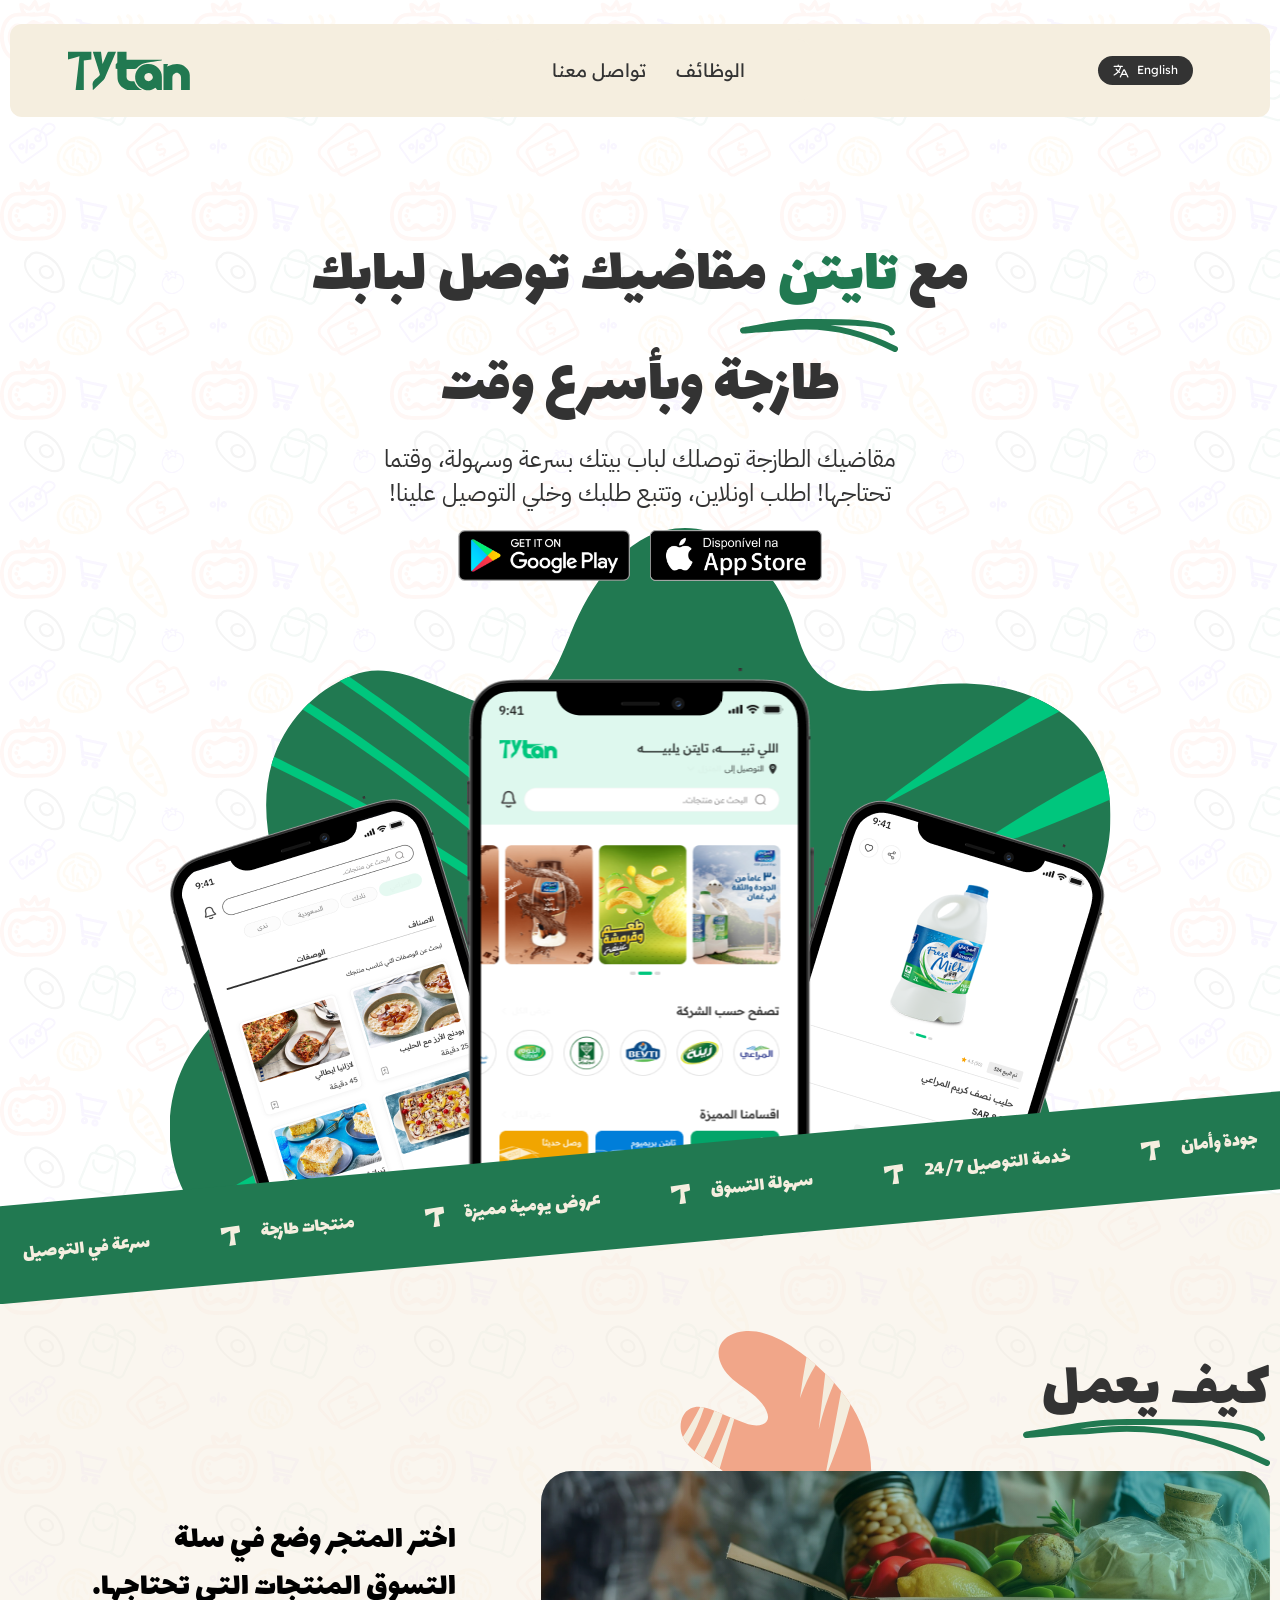
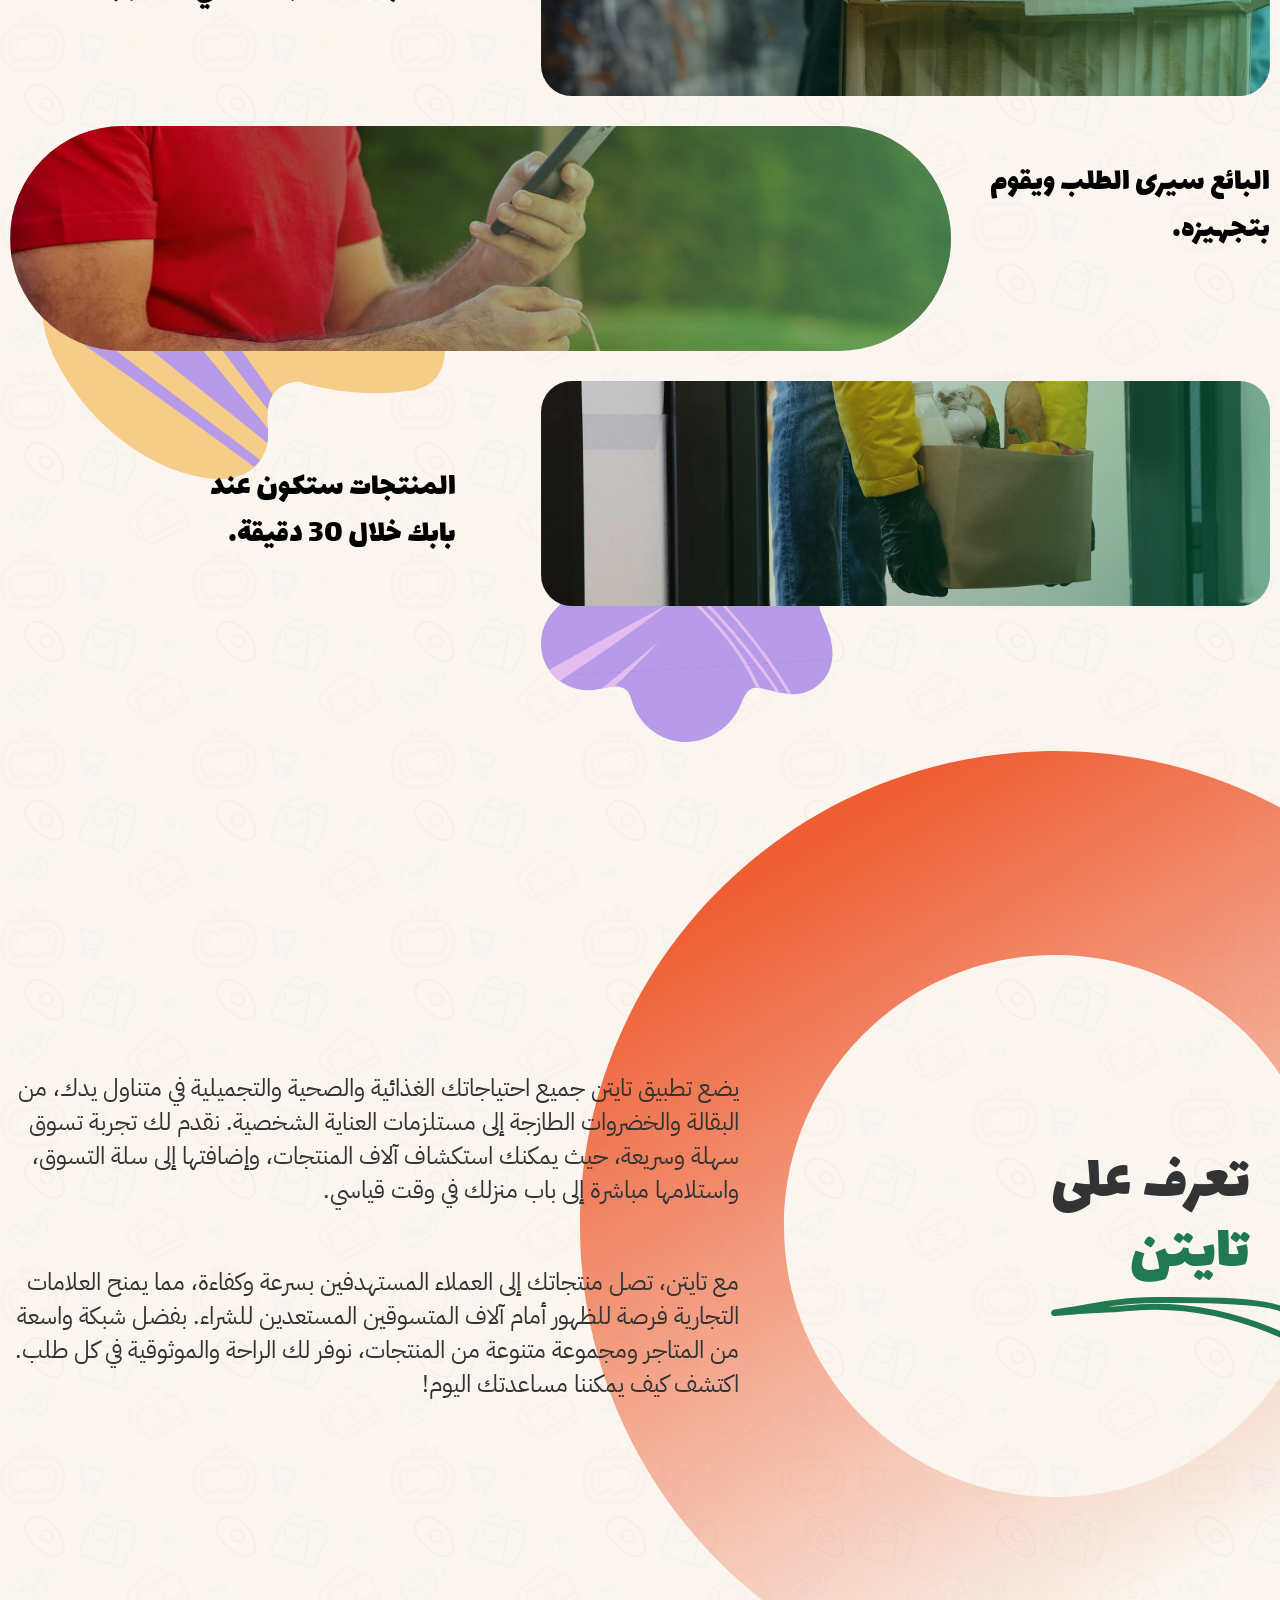
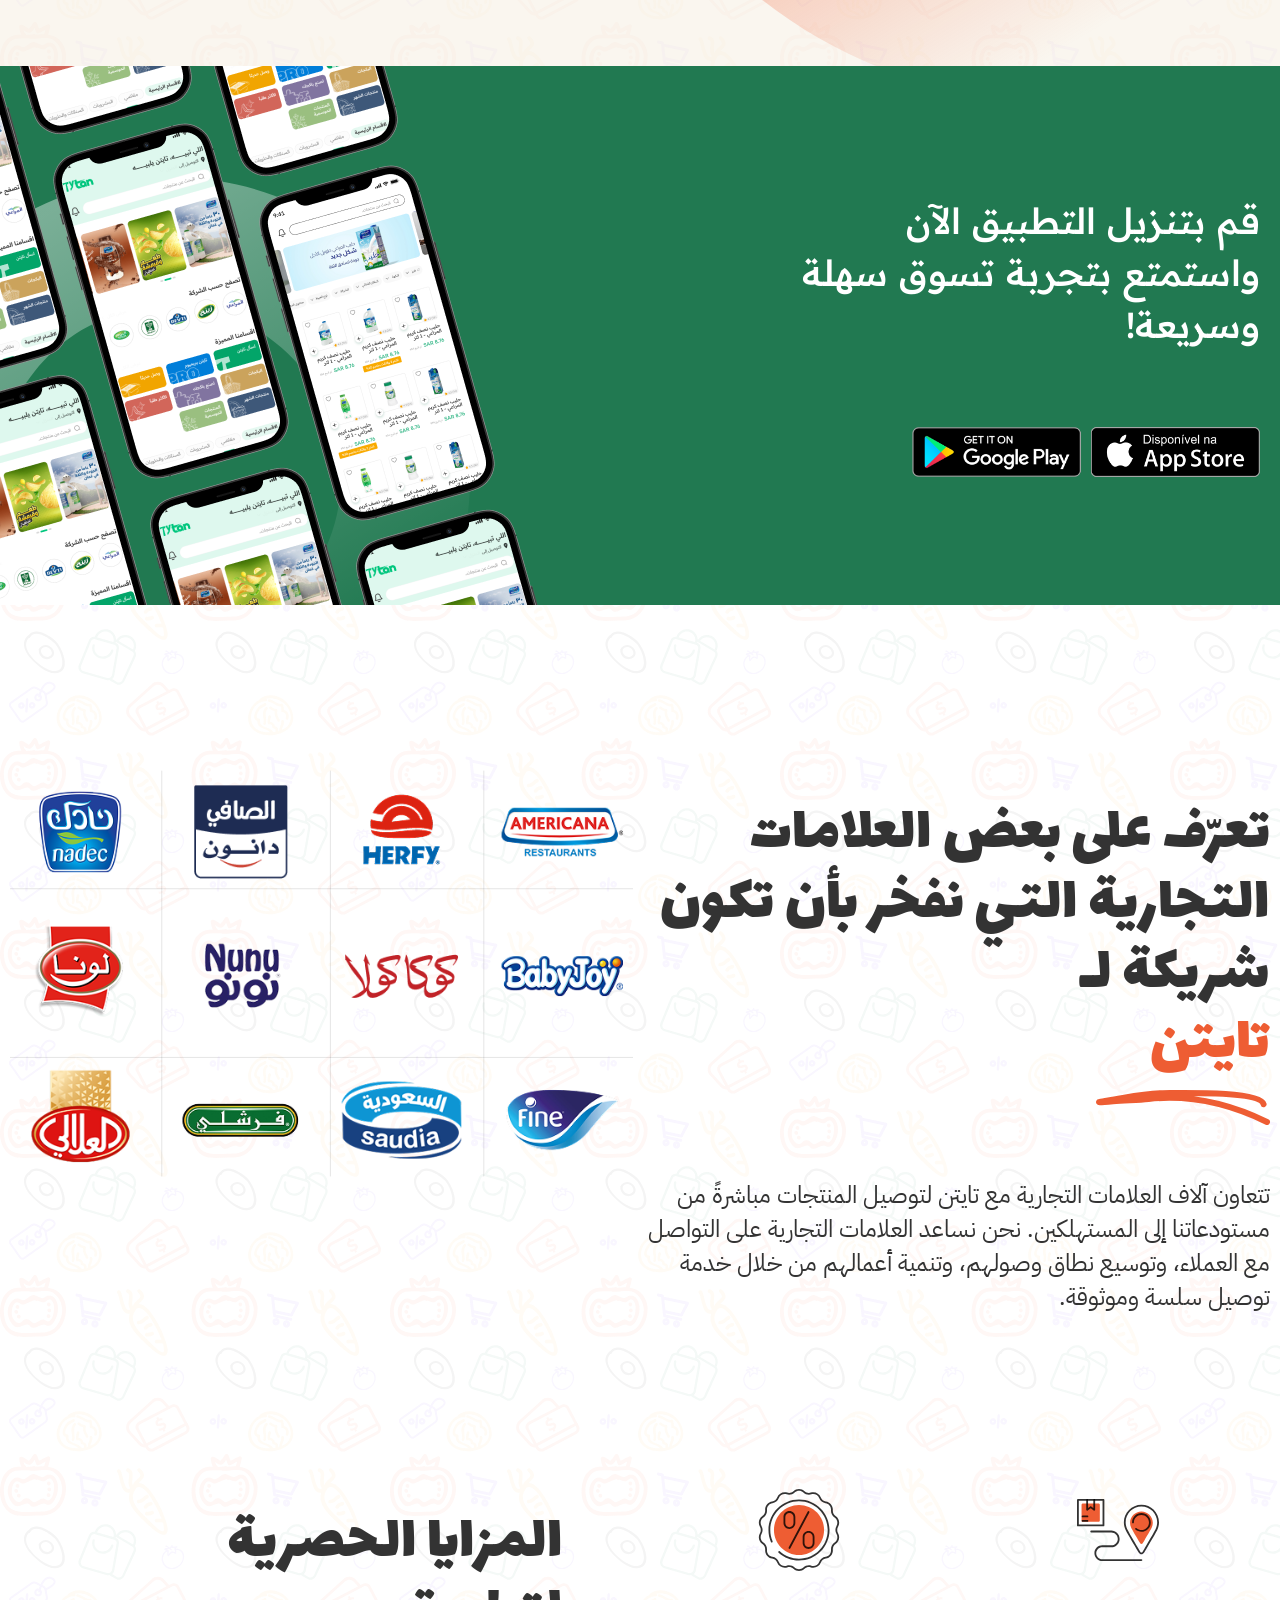
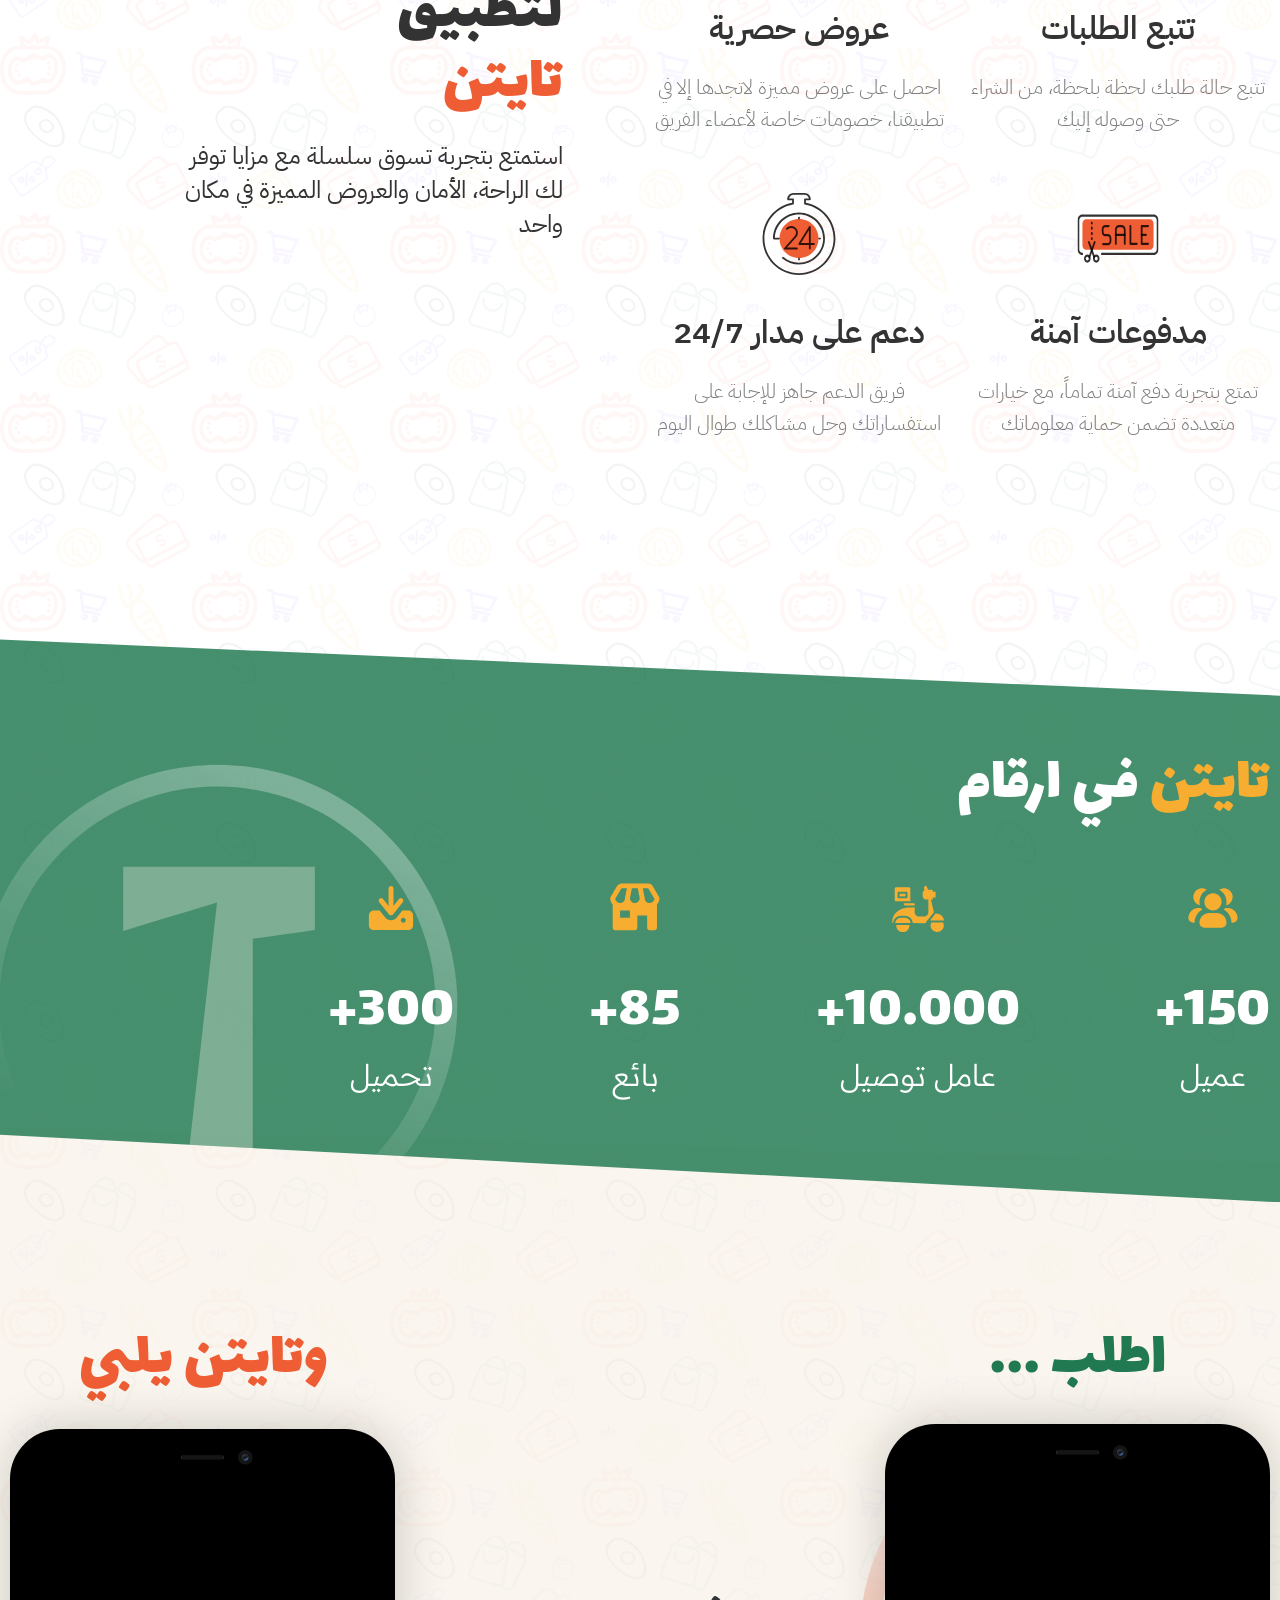
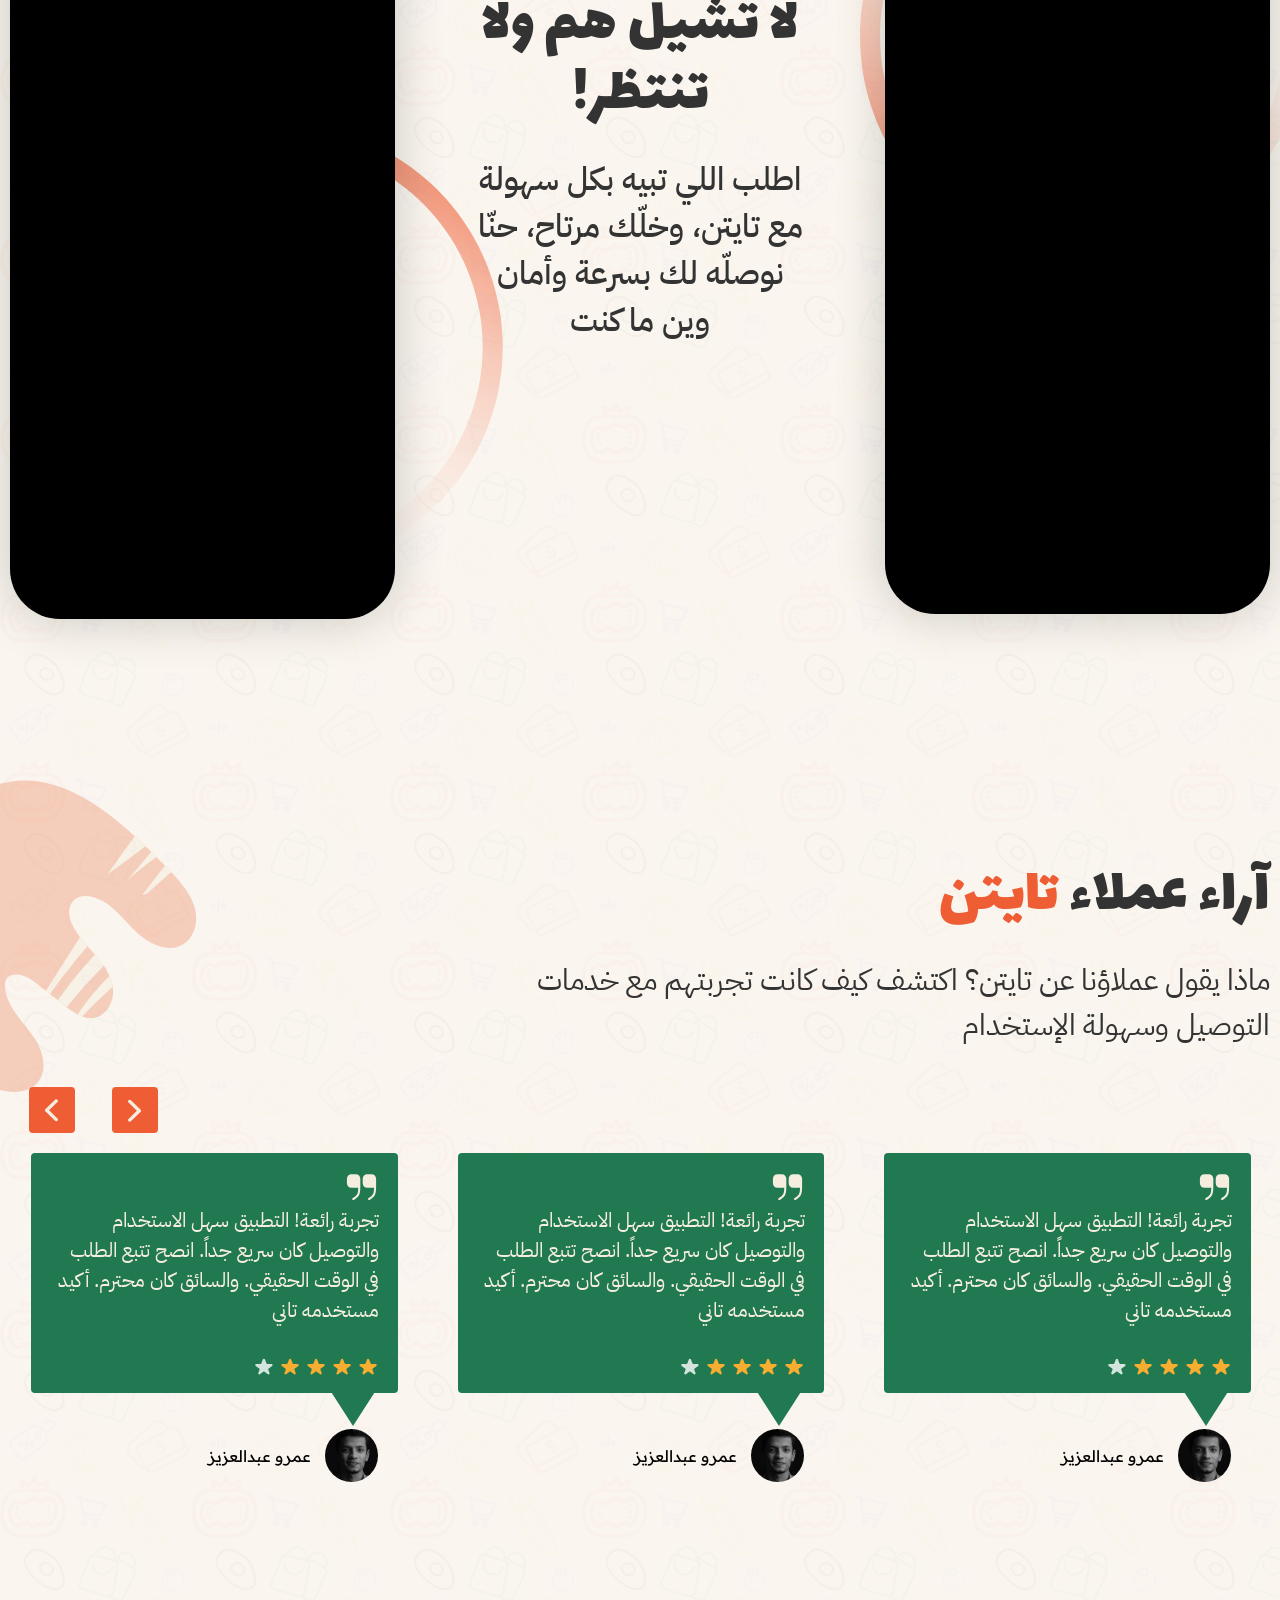
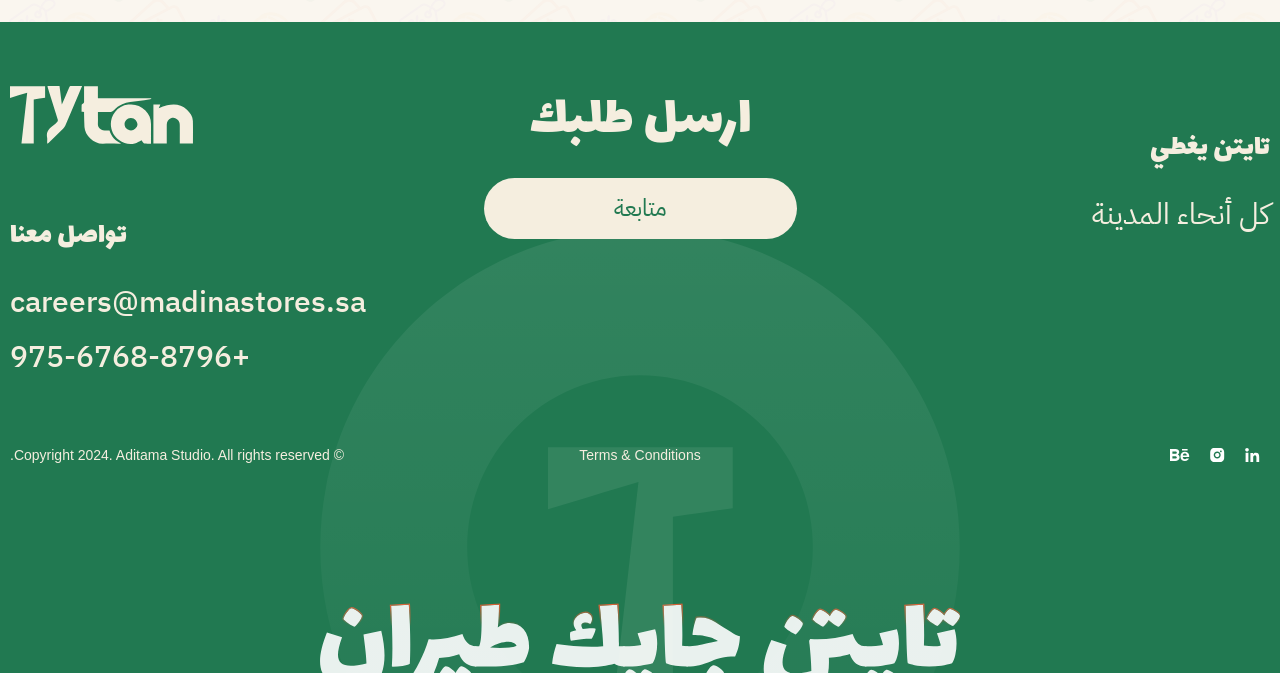
==== index-ar.html @ 961fca37 "compressed photos" ====
<!DOCTYPE html>
<html lang="en">
  <head>
    <meta charset="UTF-8" />
    <meta name="viewport" content="width=device-width, initial-scale=1.0" />

    <link rel="preconnect" href="https://fonts.googleapis.com">
    <link rel="preconnect" href="https://fonts.gstatic.com" crossorigin>
    <link href="https://fonts.googleapis.com/css2?family=IBM+Plex+Mono:ital,wght@0,100;0,200;0,300;0,400;0,500;0,600;0,700;1,100;1,200;1,300;1,400;1,500;1,600;1,700&family=IBM+Plex+Sans+Arabic:wght@100;200;300;400;500;600;700&family=Lalezar&family=Readex+Pro&display=swap" rel="stylesheet">
    <link
      href="https://cdn.jsdelivr.net/npm/bootstrap@5.2.3/dist/css/bootstrap.min.css"
      rel="stylesheet"
      integrity="sha384-rbsA2VBKQhggwzxH7pPCaAqO46MgnOM80zW1RWuH61DGLwZJEdK2Kadq2F9CUG65"
      crossorigin="anonymous"
    />

    <link rel="stylesheet" href="css/owl.carousel.min.css" />
    <link rel="stylesheet" href="css/owl.theme.default.min.css" />

    <link rel="stylesheet" href="css/style.css" />
    <link rel="stylesheet" href="css/rtl.css" />

    <link rel="shortcut icon" type="image/svg" href="" />

    <title id="title">Tytan</title>
  </head>

  <body>
    <header class="header">
      <div class="container">
        <nav class="navbar navbar-expand-lg navbar-light navbar-nav">
          <div class="container-fluid navbar-nav__wrap">


            <div class="header__cta header__cta--desktop">
              <li class="nav-item dropdown u-margin-right-small">
                <!-- <a
                  class="nav-link dropdown-toggle"
                  href="#"
                  id="navbarDropdownMenuLink"
                  role="button"
                  data-bs-toggle="dropdown"
                  aria-expanded="false"
                >
                  <img src="img/lang.svg" alt="" />
                </a> -->
                <ul
                  class="dropdown-menu"
                  aria-labelledby="navbarDropdownMenuLink"
                >
                  <li><a class="dropdown-item" href="#">AR</a></li>
                  <li><a class="dropdown-item" href="#">EN</a></li>
                </ul>
              </li>
              <a href="#" class="btn btn-lang"><img src="img/lang.svg" alt=""> English</a>
            </div>
            <div class="header__cta-wrap">
              <div class="header__cta header__cta--mobile">
                <li class="nav-item dropdown u-margin-right-small">
                  <a
                    class="nav-link dropdown-toggle"
                    href="#"
                    id="navbarDropdownMenuLink"
                    role="button"
                    data-bs-toggle="dropdown"
                    aria-expanded="false"
                  >
                  </a>
                  <ul
                    class="dropdown-menu"
                    aria-labelledby="navbarDropdownMenuLink"
                  >
                    <li><a class="dropdown-item" href="#">AR</a></li>
                    <li><a class="dropdown-item" href="#">EN</a></li>
                  </ul>
                </li>
              </div>
              <button
                class="navbar-toggler"
                type="button"
                data-bs-toggle="collapse"
                data-bs-target="#navbarNavAltMarkup"
                aria-controls="navbarNavAltMarkup"
                aria-expanded="false"
                aria-label="Toggle navigation"
              >
                <span class="navbar-toggler-icon"></span>
              </button>
            </div>

            <div class="collapse navbar-collapse" id="navbarNavAltMarkup">
              <div class="navbar-nav">

                <a class="nav-link" href="#who-are-we">الوظائف</a>

                <a class="nav-link" aria-current="page" href="#"
                  >تواصل معنا</a
                >
                <a href="#" class="btn btn-lang navbar-show-mobile"><img src="img/lang.svg" alt=""> English</a>

                <!-- <a class="nav-link" href="#app-features">ميزات التطبيق</a> -->

                <!-- <a class="nav-link" href="#partners">الشركاء</a> -->

                <!-- <a class="nav-link" href="#contact">تواصل معنا</a> -->
              </div>
            </div>

            <a class="navbar-brand" href="#">
              <div class="header__logo">
                <img src="img/logo.svg" alt="" /></div
            ></a>
          </div>
        </nav>
      </div>
    </header>
    <main>
      <section class="hero">
        <div class="container">
          <div class="row">
            <div class="col-lg-12">
              <div class="hero__text-block">
                <h1 class="heading heading--primary u-margin-bottom-medium hero__primary">
                  مع                 <span class="heading--primary-underline">
                    <span class="u-color-green">تايتن</span>
                    <img src="img/hero-underline.svg" alt="">   
                  </span> مقاضيك توصل لبابك طازجة وبأسرع وقت                
                </h1>
                <p class="paragraph u-margin-bottom-medium hero__text">
                  مقاضيك الطازجة توصلك لباب بيتك بسرعة وسهولة، وقتما تحتاجها! اطلب اونلاين، وتتبع طلبك وخلي التوصيل علينا!
                </p>
                <div class="hero__cta">
                  <a class="hero__cta--apple" href="#"><img src="img/apple-store.svg" alt="" /></a>
                  <a class="hero__cta--google" href="#"><img src="img/google-store.svg" alt="" /></a>
                </div>
              </div>

              <div class="hero__shape-container">
                <div class="hero__phones-container">
                  <img class="hero__phone hero__phone--1" src="img/phone-left.png" alt="">
                  <img class="hero__phone hero__phone--2" src="img/phone-middle.png" alt="">
                  <img class="hero__phone hero__phone--3" src="img/phone-right.png" alt="">
                </div>
                <img class="hero__shape--2" src="img/shape.svg" alt="">
              </div>
              <div class="hero__banner-wraper">
                <div class="hero__banner">
                  <div class="hero__banner-container">
                    <div class="hero__banner-item" aria-hidden="true">جودة وأمان</div>
                    <div class="hero__banner-item" aria-hidden="true">خدمة التوصيل 24/7</div>
                    <div class="hero__banner-item" aria-hidden="true">سهولة التسوق</div>
                    <div class="hero__banner-item" aria-hidden="true">عروض يومية مميزة</div>
                    <div class="hero__banner-item" aria-hidden="true">منتجات طازجة</div>
                    <div class="hero__banner-item" aria-hidden="true">سرعة في التوصيل</div>
                </div>
              </div>
              </div>

            </div>
            <!-- <div class="col-lg-6">
              <div class="hero__image">
                <img class="u-width-100" src="img/hero.png" alt="" />
              </div>
            </div> -->
          </div>
        </div>
      </section>
      <section class="section-app">
        <div class="container">
          <div class="row">
            <div class="col-lg-7">
              <div class="section-app__photo-box">
                <h1
                  class="heading--primary"
                >
                <span class="heading--primary-underline">
                  <span>كيف يعمل</span>
                  <img src="img/shape-underline.svg" alt="">   
                </span>
          
              </h1>
                <img src="img/shape-2.svg" class="section-app__shape section-app__shape--1" alt="">

                <div class="section-app__image-container section-app__image-container--radius-1">
                  <img src="img/photo-1.webp" class="section-app__image section-app__image--1" alt="">
                </div>
              </div>
            </div>
            <div class="col-lg-5">
              <div class="section-app__text-box section-app__text-box--margin">
                <h2 class="heading--secondary">اختر المتجر وضع في سلة التسوق المنتجات التي تحتاجها.</h2>
              </div>
            </div>
          </div>
          <div class="row">
            <div class="col-lg-3">
              <div class="section-app__text-box section-app__text-box--desktop">
                <h2 class="heading--secondary">البائع سيرى الطلب ويقوم
                  بتجهيزه.</h2>
              </div>
            </div>
            <div class="col-lg-9">
              <div class="section-app__photo-box">
                <!-- <h1
                  class="heading--primary"
                >
                <span class="heading--primary-underline">
                  <span>كيف يعمل</span>
                  <img src="img/shape-underline.svg" alt="">   
                </span>
          
              </h1> -->
                <img src="img/shape-3.svg" class="section-app__shape section-app__shape--2" alt="">

                <div class="section-app__image-container section-app__image-container--radius-2">
                  <img src="img/photo-2.webp" class="section-app__image section-app__image--2" alt="">
                </div>
              </div>
            </div>

          </div>
          <div class="row">
            <div class="col-lg-7">
              <div class="section-app__text-box section-app__text-box--mobile">
                <h2 class="heading--secondary">البائع سيرى الطلب ويقوم
                  بتجهيزه.</h2>
              </div>
              <div class="section-app__photo-box">
                <!-- <h1
                  class="heading--primary"
                >
                <span class="heading--primary-underline">
                  <span>كيف يعمل</span>
                  <img src="img/shape-underline.svg" alt="">   
                </span>
          
              </h1> -->
                <img src="img/shape-4.svg" class="section-app__shape section-app__shape--3" alt="">

                <div class="section-app__image-container section-app__image-container--radius-1">
                  <img src="img/photo-3.webp" class="section-app__image section-app__image--3" alt="">
                </div>
              </div>
            </div>
            <div class="col-lg-5">
              <div class="section-app__text-box section-app__text-box--margin-2">
                <h2 class="heading--secondary">المنتجات ستكون عند بابك خلال 30 دقيقة.</h2>
              </div>
            </div>
          </div>
        </div>
      </section>
      <section class="section-about-us">
        <div class="container">
          <div class="row">

            <div class="col-lg-5">
              <div class="section-about-us__title">
                <h1 class="heading heading--primary">تعرف على
                  <span class="heading--primary-underline heading--primary-underline-block-2">
                    <span class="u-display-block u-color-green">تايتن</span>
                    <img src="img/shape-underline.svg" alt="">   
                  </span></h1>
              </div>
            </div>
            <div class="col-lg-7">
              <p class="paragraph u-margin-bottom-large">
                يضع تطبيق تايتن جميع احتياجاتك الغذائية والصحية والتجميلية في متناول يدك، من البقالة والخضروات الطازجة إلى مستلزمات العناية الشخصية. نقدم لك تجربة تسوق سهلة وسريعة، حيث يمكنك استكشاف آلاف المنتجات، وإضافتها إلى سلة التسوق، واستلامها مباشرة إلى باب منزلك في وقت قياسي.

              </p>
              <p class="paragraph">
                مع تايتن، تصل منتجاتك إلى العملاء المستهدفين بسرعة وكفاءة، مما يمنح العلامات التجارية فرصة للظهور أمام آلاف المتسوقين المستعدين للشراء. بفضل شبكة واسعة من المتاجر ومجموعة متنوعة من المنتجات، نوفر لك الراحة والموثوقية في كل طلب. اكتشف كيف يمكننا مساعدتك اليوم!

              </p>
            </div>
          </div>
        </div>
      </section>
      <!-- <section class="section-download">
        <div class="container">
          <div class="row">
            <div class="col-lg-6">
              <h2 class="section-download__title">قم بتنزيل التطبيق الآن واستمتع بتجربة تسوق سهلة وسريعة!</h2>
            </div>
            <div class="col-lg-6"></div>

          </div>
        </div>
      </section> -->
      <section class="download">
        <div class="download__container">
          <div class="download__content">
            <h2 class="download__title">قم بتنزيل التطبيق الآن واستمتع بتجربة تسوق سهلة وسريعة!</h2>
            <div class="download__stores">
                <a href="#" class="download__store-link">
                    <img src="img/apple-store.svg" alt="" class="download__store-image">
                </a>
                <a href="#" class="download__store-link download__">
                    <img src="img/google-store.svg" alt="" class="download__store-image">
                </a>
            </div>
        </div>
            <div class="download__phones">
                <img src="img/phones.png" alt="App interface on multiple phones" class="download__phones-image">
            </div>
        </div>
    </section>
    <section class="section-partners">
      <div class="container">
        <div class="row">
          <div class="col-lg-6">
            <div class="u-margin-bottom-large u-margin-top-medium">
              <h1 class="heading heading--primary">
                تعرّف على بعض العلامات التجارية التي نفخر بأن تكون شريكة
لـ                  <span class="heading--primary-underline heading--primary-underline-block">
  <span class="u-color-orange">تايتن</span>
  <img src="img/shape-underline-2.svg" alt="">   
</span>
              </h1>
            </div>
            <p class="paragraph">تتعاون آلاف العلامات التجارية مع تايتن لتوصيل المنتجات مباشرةً من مستودعاتنا إلى المستهلكين. نحن نساعد العلامات التجارية على التواصل مع العملاء، وتوسيع نطاق وصولهم، وتنمية أعمالهم من خلال خدمة توصيل سلسة وموثوقة.</p>
          </div>
          <div class="col-lg-6">
            <div class="section-partners__photo-box">
              <img src="img/partners.png" alt="Partners">
              <img class="section-partners__photo-window" src="img/partners-window.svg" alt="Partners">
            </div>
          </div>

        </div>
      </div>
    </section>
    <section class="features">
      <div class="container">
        <div class="row features__column-reverse">
          <div class="col-lg-6">
            <div class="row">
              <div class="col-lg-6">
                <div class="u-margin-bottom-large">
                  <div class="feature">
                    <img class="feature__icon" src="img/icon.svg" alt="">
                    <div class="feature__title">تتبع الطلبات</div>
                    <div class="feature__text">تتبع حالة طلبك لحظة بلحظة، من الشراء حتى وصوله إليك</div>
                  </div>
                </div>
              </div>
              <div class="col-lg-6">
                <div class="u-margin-bottom-large">
                  <div class="feature">
                    <img class="feature__icon" src="img/icon-2.svg" alt="">
                    <div class="feature__title">عروض حصرية</div>
                    <div class="feature__text">احصل على عروض مميزة لاتجدها إلا في تطبيقنا، خصومات خاصة لأعضاء الفريق</div>
                  </div>
                </div>
              </div>
            </div>
            <div class="row">
              <div class="col-lg-6">
                <div class="feature">
                  <img class="feature__icon" src="img/icon-3.svg" alt="">
                  <div class="feature__title">مدفوعات آمنة</div>
                  <div class="feature__text">تمتع بتجربة دفع آمنة تماماً، مع خيارات متعددة تضمن حماية معلوماتك</div>
                </div>
              </div>
              <div class="col-lg-6">
                <div class="feature">
                  <img class="feature__icon" src="img/icon-4.svg" alt="">
                  <div class="feature__title">دعم على مدار 24/7</div>
                  <div class="feature__text">فريق الدعم جاهز للإجابة على استفساراتك وحل مشاكلك طوال اليوم</div>
                </div>
              </div>
            </div>
          </div>
          <div class="col-lg-6">
            <div class="features__text">
              <div class="u-margin-bottom-medium">
                <h1 class="heading heading--primary">المزايا الحصرية لتطبيق <span class="u-display-block u-color-orange">تايتن</span></h1>
              </div>
              <p class="paragraph">استمتع بتجربة تسوق سلسلة مع مزايا توفر لك الراحة، الأمان والعروض المميزة في مكان واحد</p>
            </div>

          </div>
        </div>
      </div>
    </section>
    <section class="section-numbers">
      <div class="container">
        <div class="u-margin-bottom-large">
          <h1 class="heading heading--primary u-color-white"><span class="u-color-yellow">تايتن</span> في ارقام</h1>

        </div>
        <div class="row">
          <div class="col-lg-9">
            <div class="numbers__container">
              <div class="numbers">
                <img class="numbers__icon" src="img/icon-5.svg" alt="">
                <div class="numbers__digits">150+</div>
                <div class="numbers__text">عميل</div>
              </div>
              <div class="numbers">
                <img class="numbers__icon" src="img/icon-6.svg" alt="">
                <div class="numbers__digits">10.000+</div>
                <div class="numbers__text">عامل توصيل</div>
              </div>
              <div class="numbers">
                <img class="numbers__icon" src="img/icon-7.svg" alt="">
                <div class="numbers__digits">85+</div>
                <div class="numbers__text">بائع</div>
              </div>
              <div class="numbers">
                <img class="numbers__icon" src="img/icon-8.svg" alt="">
                <div class="numbers__digits">300+</div>
                <div class="numbers__text">تحميل</div>
              </div>
            </div>
          </div>
          <div class="col-lg-3"></div>
        </div>
      </div>
    </section>
    <section class="section-phones">
      <div class="container">
        <div class="row">
          <div class="col-lg-4">
            <div class="phone__wrap">
              <div class="phone__title">
                <h1 class="heading heading--primary u-color-green">اطلب ...</h1>
              </div>
              <div class="phone">
                <div class="phone__notch"></div>
                <div class="phone__screen">
                    <div class="phone__video-container">
                      <div class="phone__video-container-main">
                        <video class="phone__video phone__video--main" autoplay loop muted playsinline>
                            <source src="img/video-1.mov" type="video/mp4">
                        </video>
                    </div>
                    </div>
                </div>
            </div>
            <img class="phone__shape phone__shape--1" src="img/shape-circle-2.svg" alt="">
            </div>


          </div>
          <div class="col-lg-4">
            <div class="section-phones__text">
              <div class="u-margin-bottom-medium">
                <h1 class="heading heading--primary">
                  لا تشيل هم ولا تنتظر! 
                </h1>
              </div>
              <p class="paragraph paragraph--size-32">اطلب اللي تبيه بكل سهولة مع تايتن، وخلّك مرتاح، حنّا نوصلّه لك بسرعة وأمان وين ما كنت</p>
            </div>
          </div>
          <div class="col-lg-4">
            <div class="phone__wrap">
              <div class="phone__title u-float-left">
                <h1 class="heading heading--primary u-color-orange">وتايتن يلبي</h1>
              </div>
              <div class="phone u-float-left">
                <div class="phone__notch"></div>
                <div class="phone__screen">
                    <div class="phone__video-container">
                      <div class="phone__video-container-main">
                        <video class="phone__video phone__video--main" autoplay loop muted playsinline>
                            <source src="img/video-2.mov" type="video/mp4">
                        </video>
                    </div>
                    </div>
                </div>
            </div>
            <img class="phone__shape phone__shape--2" src="img/shape-circle-3.svg" alt="">

            </div>

          </div>
        </div>
      </div>
    </section>
    <section class="section-testimonials">
      <div class="container">
        <div class="row">
          <div class="u-margin-bottom-medium">
            <h1 class="heading heading--primary">
              آراء عملاء <span class="u-color-orange">تايتن</span>
            </h1>
          </div>
          <div class="section-testimonials__text">
            <p class="paragraph">ماذا يقول عملاؤنا عن تايتن؟ اكتشف كيف كانت تجربتهم مع خدمات التوصيل وسهولة الإستخدام</p>

          </div>
        </div>
        <div class="row">
          <div class="testimonial__nav-arrows-group">
            <span class="testimonial__arrow testimonial__arrow--prev">
              <img src="img/arrow.svg" alt="">

            </span>
            <span class="testimonial__arrow testimonial__arrow--next">
              <img src="img/arrow.svg" alt="">
            </span>

          </div>
            <div class="testimonial__slider owl-carousel owl-theme">
              <div class="testimonial">
                <div class="testimonial__content">
                  <img class="testimonial__icon" src="img/quote-down.svg" alt="">
                    <div class="testimonial__quote">
                        <p>تجربة رائعة! التطبيق سهل الاستخدام والتوصيل كان سريع جداً. انصح تتبع الطلب في الوقت الحقيقي. والسائق كان محترم. أكيد مستخدمه تاني</p>
                    </div>
                    <div class="testimonial__rating">
                        <span class="testimonial__star"><img src="img/icon-start-filled.svg" alt=""></span>
                        <span class="testimonial__star"><img src="img/icon-start-filled.svg" alt=""></span>
                        <span class="testimonial__star"><img src="img/icon-start-filled.svg" alt=""></span>
                        <span class="testimonial__star"><img src="img/icon-start-filled.svg" alt=""></span>
                        <span class="testimonial__star"><img src="img/icon-start-gray.svg" alt=""></span>
                    </div>
                </div>
                <div class="testimonial__author">
                  <div class="testimonial__photo-box">
                    <img src="img/Avatar.png" alt="عمرو عبدالعزيز" class="testimonial__avatar">
                  </div>
                    <span class="testimonial__name">عمرو عبدالعزيز</span>
                </div>
            </div>
            <div class="testimonial">
              <div class="testimonial__content">
                <img class="testimonial__icon" src="img/quote-down.svg" alt="">
                  <div class="testimonial__quote">
                      <p>تجربة رائعة! التطبيق سهل الاستخدام والتوصيل كان سريع جداً. انصح تتبع الطلب في الوقت الحقيقي. والسائق كان محترم. أكيد مستخدمه تاني</p>
                  </div>
                  <div class="testimonial__rating">
                      <span class="testimonial__star"><img src="img/icon-start-filled.svg" alt=""></span>
                      <span class="testimonial__star"><img src="img/icon-start-filled.svg" alt=""></span>
                      <span class="testimonial__star"><img src="img/icon-start-filled.svg" alt=""></span>
                      <span class="testimonial__star"><img src="img/icon-start-filled.svg" alt=""></span>
                      <span class="testimonial__star"><img src="img/icon-start-gray.svg" alt=""></span>
                  </div>
              </div>
              <div class="testimonial__author">
                <div class="testimonial__photo-box">
                  <img src="img/Avatar.png" alt="عمرو عبدالعزيز" class="testimonial__avatar">
                </div>
                  <span class="testimonial__name">عمرو عبدالعزيز</span>
              </div>
          </div>
          <div class="testimonial">
            <div class="testimonial__content">
              <img class="testimonial__icon" src="img/quote-down.svg" alt="">
                <div class="testimonial__quote">
                    <p>تجربة رائعة! التطبيق سهل الاستخدام والتوصيل كان سريع جداً. انصح تتبع الطلب في الوقت الحقيقي. والسائق كان محترم. أكيد مستخدمه تاني</p>
                </div>
                <div class="testimonial__rating">
                    <span class="testimonial__star"><img src="img/icon-start-filled.svg" alt=""></span>
                    <span class="testimonial__star"><img src="img/icon-start-filled.svg" alt=""></span>
                    <span class="testimonial__star"><img src="img/icon-start-filled.svg" alt=""></span>
                    <span class="testimonial__star"><img src="img/icon-start-filled.svg" alt=""></span>
                    <span class="testimonial__star"><img src="img/icon-start-gray.svg" alt=""></span>
                </div>
            </div>
            <div class="testimonial__author">
              <div class="testimonial__photo-box">
                <img src="img/Avatar.png" alt="عمرو عبدالعزيز" class="testimonial__avatar">
              </div>
                <span class="testimonial__name">عمرو عبدالعزيز</span>
            </div>
        </div>
        <div class="testimonial">
          <div class="testimonial__content">
            <img class="testimonial__icon" src="img/quote-down.svg" alt="">
              <div class="testimonial__quote">
                  <p>تجربة رائعة! التطبيق سهل الاستخدام والتوصيل كان سريع جداً. انصح تتبع الطلب في الوقت الحقيقي. والسائق كان محترم. أكيد مستخدمه تاني</p>
              </div>
              <div class="testimonial__rating">
                  <span class="testimonial__star"><img src="img/icon-start-filled.svg" alt=""></span>
                  <span class="testimonial__star"><img src="img/icon-start-filled.svg" alt=""></span>
                  <span class="testimonial__star"><img src="img/icon-start-filled.svg" alt=""></span>
                  <span class="testimonial__star"><img src="img/icon-start-filled.svg" alt=""></span>
                  <span class="testimonial__star"><img src="img/icon-start-gray.svg" alt=""></span>
              </div>
          </div>
          <div class="testimonial__author">
            <div class="testimonial__photo-box">
              <img src="img/Avatar.png" alt="عمرو عبدالعزيز" class="testimonial__avatar">
            </div>
              <span class="testimonial__name">عمرو عبدالعزيز</span>
          </div>
      </div>
            </div>
        </div>
        </div>
      </div>
    </section>

    </main>
    <footer class="footer">
      <div class="container">
        <div class="row">
          <div class="col-lg-4">
            <div class="u-center-text footer__show-mobile">
              <img class="footer__logo" src="img/logo-footer.svg" alt="">

              <h3 class="footer__heading">
                ارسل طلبك
              </h3>
              <a class="btn btn-primary" href="#">متابعة</a>
            </div>
            <div class="footer__locations-box">
              <p class="footer__title">تايتن يغطي</p>
              <ul class="footer__locations">
                <li>كل أنحاء المدينة</li>
              </ul>
            </div>

          </div>
          <div class="col-lg-4">
            <div class="footer__send">
              <div class="u-center-text footer__hide-mobile">
                <h3 class="footer__heading">
                  ارسل طلبك
                </h3>
                <a class="btn btn-primary" href="#">متابعة</a>
              </div>
            </div>

          </div>
          <div class="col-lg-4">
            <div class="footer__contact-box">
              <img class="footer__logo footer__hide-mobile" src="img/logo-footer.svg" alt="">
              <h3 class="footer__title">
                تواصل معنا
              </h3>
              <p class="footer__contact">careers@madinastores.sa</p>
              <p class="footer__contact">+975-6768-8796</p>
            </div>

          </div>

        </div>
        <div class="u-margin-top-large">
          <div class="row">
            <div class="col-lg-4">
              <ul class="footer__social-links">
                <li><a href="#"><img src="img/linkedin.svg" alt=""></a></li>
                <li><a href="#"><img src="img/instagram.svg" alt=""></a></li>
                <li><a href="#"><img src="img/behance.svg" alt=""></a></li>
  
              </ul>
            </div>
            <div class="col-lg-4"> 
              <div class="u-center-text">
              <p class="footer__terms-and-conditions">Terms & Conditions</p>
              </div>
            </div>
  
  
            <div class="col-lg-4">
              <div class="u-text-left">
                <p class="footer__copy-rights">© Copyright 2024. Aditama Studio. All rights reserved.</p>
  
              </div>
            </div>
          </div>
        </div>

        </div>
      </div>
    </footer>
  </body>
  <script
    src="https://cdn.jsdelivr.net/npm/bootstrap@5.2.3/dist/js/bootstrap.bundle.min.js"
    integrity="sha384-kenU1KFdBIe4zVF0s0G1M5b4hcpxyD9F7jL+jjXkk+Q2h455rYXK/7HAuoJl+0I4"
    crossorigin="anonymous"
  ></script>
  <script
    src="https://code.jquery.com/jquery-3.7.1.min.js"
    integrity="sha256-/JqT3SQfawRcv/BIHPThkBvs0OEvtFFmqPF/lYI/Cxo="
    crossorigin="anonymous"
  ></script>
  <script src="js/owl.carousel.min.js"></script>
  <script>
$(document).ready(function(){
    var owl = $('.testimonial__slider');
    
    // Initialize carousel
    owl.owlCarousel({
        rtl: true,
        loop: true,
        margin: 20,
        nav: false,
        dots: false,
        responsive: {
            0: {
                items: 1
            },
            768: {
                items: 2
            },
            1024: {
                items: 3
            }
        }
    });

    // Navigation
    $('.testimonial__arrow--next').click(function() {
        owl.trigger('next.owl.carousel');
    });

    $('.testimonial__arrow--prev').click(function() {
        owl.trigger('prev.owl.carousel');
    });
});

</script>
</html>
---- css/style.css ----
@keyframes marquee {
  from {
    transform: translateX(calc(100vw + 64rem)); }
  to {
    transform: translateX(-100%); } }

@keyframes phone-left {
  0% {
    transform: translate(3rem, 3rem);
    opacity: 0; }
  100% {
    transform: translate(0, 0);
    opacity: 1; } }

@keyframes phone-middle {
  0% {
    transform: translate(-50%, 3rem);
    opacity: 0; }
  100% {
    transform: translate(-50%, 0);
    opacity: 1; } }

@keyframes phone-right {
  0% {
    transform: translate(-3rem, 3rem);
    opacity: 0; }
  100% {
    transform: translate(0, 0);
    opacity: 1; } }

*,
*::after,
*::before {
  margin: 0;
  padding: 0;
  box-sizing: inherit; }

html {
  font-size: 62.5%;
  scroll-behavior: smooth; }

body {
  box-sizing: border-box;
  background-image: url("../img/single-repeatable-block.svg");
  background-size: 39rem;
  background-blend-mode: multiply; }

::selection {
  background-color: #217951;
  color: #ffffff; }

.container {
  max-width: 155.8rem;
  padding: 0 1rem; }
  @media (max-width: 991px) {
    .container {
      padding: 0 2.5rem; } }

.heading {
  color: #F5EEDF; }
  @media (max-width: 991px) {
    .heading {
      text-align: center; } }
  .heading--primary {
    color: #333333;
    font-family: "Lalezar", serif;
    font-style: normal;
    font-weight: 400;
    font-size: 6.4rem;
    line-height: 7rem;
    text-rendering: optimizeLegibility;
    letter-spacing: 0;
    font-weight: normal; }
    @media (max-width: 991px) {
      .heading--primary {
        font-size: 5.2rem; } }
    @media (max-width: 768px) {
      .heading--primary {
        font-size: 4.2rem;
        line-height: 5rem;
        font-size: 3.2rem; } }
    @media (max-width: 576px) {
      .heading--primary {
        font-size: 3.4rem; } }
  .heading--primary-underline {
    position: relative; }
    .heading--primary-underline img {
      position: absolute;
      right: 0;
      bottom: -2.5rem; }
      @media (max-width: 991px) {
        .heading--primary-underline img {
          right: unset;
          right: 50%;
          transform: translateX(50%) translateY(5px); } }
      @media (max-width: 768px) {
        .heading--primary-underline img {
          width: 10rem; } }
    .heading--primary-underline span {
      margin-bottom: 4rem;
      display: inline-block; }
    .heading--primary-underline-2 {
      display: inline-block; }
    .heading--primary-underline-block {
      display: block; }
      .heading--primary-underline-block img {
        bottom: -0.5rem; }
    .heading--primary-underline-block-2 {
      display: block; }
      .heading--primary-underline-block-2 img {
        left: 0;
        right: unset;
        bottom: -5.5rem; }
        @media (max-width: 991px) {
          .heading--primary-underline-block-2 img {
            right: 50%;
            transform: translateX(50%);
            left: unset; } }
        @media (max-width: 768px) {
          .heading--primary-underline-block-2 img {
            bottom: -2.5rem; } }
  .heading--primary-green {
    color: #217951; }
  .heading--secondary {
    color: #000000;
    font-family: 'Lalezar', sans-serif;
    font-weight: 400;
    font-size: 3.3rem;
    line-height: 4.7rem;
    letter-spacing: 0; }
    @media (max-width: 768px) {
      .heading--secondary {
        font-size: 2.8rem; } }
    .heading--secondary span {
      color: #F5EEDF; }
  .heading--tertiary {
    font-weight: 500;
    font-size: 3.2rem; }
    .heading--tertiary--font-weight-700 {
      font-weight: 700; }
    @media (max-width: 768px) {
      .heading--tertiary {
        font-size: 2.2rem; } }
    .heading--tertiary span {
      color: #F5EEDF;
      font-weight: 600; }
  .heading--fourth {
    font-weight: 500;
    font-size: 2.4rem; }
    @media (max-width: 768px) {
      .heading--fourth {
        font-size: 2.2rem; } }
    .heading--fourth--back-green {
      background-color: #217951;
      color: #ffffff;
      padding: 2.3rem 4rem; }
    .heading--fourth small {
      font-size: 1.4rem; }
    .heading--fourth strong {
      margin-right: 2.5rem; }
  .heading--font-weight-500 {
    font-weight: 500; }
  .heading--font-weight-700 {
    font-weight: 700; }
  .heading--font-weight-600 {
    font-weight: 600; }

.paragraph {
  font-family: "IBM Plex Sans Arabic", serif;
  font-size: 2.4rem;
  line-height: 3.4rem;
  letter-spacing: 0;
  font-weight: 400;
  word-wrap: break-word;
  color: #333333; }
  @media (max-width: 991px) {
    .paragraph {
      text-align: center; } }
  .paragraph--size-32 {
    font-size: 3.2rem; }
  .paragraph--color-white {
    color: #ffffff; }
  .paragraph--color-primary {
    color: #217951; }
  .paragraph--color-secondary {
    color: #F5EEDF; }
  .paragraph--font-weight-500 {
    font-weight: 500; }
  .paragraph--font-weight-700 {
    font-weight: 700; }
  .paragraph--font-weight-600 {
    font-weight: 600; }
  .paragraph--s {
    font-size: 1.4rem; }

.u-center-text {
  text-align: center; }

.u-text-left {
  text-align: left; }

.u-text-right {
  text-align: right; }

.u-margin-bottom-small {
  margin-bottom: 1.6rem; }

.u-margin-bottom-medium {
  margin-bottom: 2rem; }
  .u-margin-bottom-medium--3 {
    margin-bottom: 3rem; }

.u-margin-bottom-large {
  margin-bottom: 5.8rem; }
  @media (max-width: 768px) {
    .u-margin-bottom-large {
      margin-bottom: 3rem; } }

.u-margin-top-small {
  margin-top: 1.5rem; }

.u-margin-top-medium {
  margin-top: 3rem; }

.u-margin-top-large {
  margin-top: 5.8rem; }
  @media (max-width: 768px) {
    .u-margin-top-large {
      margin-top: 3rem; } }

.u-margin-right-small {
  margin-right: 2rem; }

.u-margin-right-medium {
  margin-right: 5rem; }

.u-margin-right-large {
  margin-right: 13.3rem; }

.u-margin-between-large {
  margin: 0 15rem; }

.u-postion-relative {
  position: relative; }

.u-padding-4 {
  padding: 4rem; }

.u-height-100 {
  height: 100%; }

.u-padding-5 {
  padding: 5rem; }

.u-width-70 {
  width: 70%; }
  @media (max-width: 991px) {
    .u-width-70 {
      width: 100%; } }

.u-width-100 {
  width: 100%; }
  @media (max-width: 991px) {
    .u-width-100 {
      width: 50%; } }

.u-margin-auto {
  margin: 0 auto; }

.u-line {
  display: block;
  width: 100%;
  height: 1px;
  background-color: #003a404d; }

.u-display-block {
  display: block !important; }

.u-color-white {
  color: #ffffff; }

.u-color-green {
  color: #217951; }

.u-color-orange {
  color: #EE5D33; }

.u-color-yellow {
  color: #F7AE30; }

.u-float-left {
  float: left; }

.u-float-right {
  float: right; }

.btn {
  display: inline-block;
  outline: none;
  border: none;
  border-radius: 8px;
  padding: 0.5rem 2.4rem;
  transform: translateY(0);
  transition: all 0.2s ease-in-out;
  font-family: 'IBM Plex Sans Arabic', sans-serif; }
  .btn-primary {
    font-weight: 400;
    font-size: 2.4rem;
    line-height: 3.12rem;
    letter-spacing: 0;
    color: #217951;
    background-color: #F5EEDF;
    padding: 1.5rem 13rem;
    border-radius: 50px; }
    @media (max-width: 576px) {
      .btn-primary {
        width: 100%;
        padding: 1.5rem 2rem; } }
    .btn-primary:hover {
      background-color: #F5EEDF !important;
      transform: translateY(-3px);
      color: #217951 !important; }
    .btn-primary:active {
      background-color: #F5EEDF !important;
      transform: translateY(2px);
      color: #217951 !important;
      box-shadow: 0px 1px 1px 1px #32475c54; }
  .btn--no-animate:hover {
    transform: translateX(0) !important; }
  .btn--no-animate:active {
    transform: translateX(0) !important; }
  .btn-lang {
    direction: ltr;
    padding: 0.7rem 1.5rem;
    background-color: #333333 !important;
    color: #ffffff !important;
    font-family: Readex Pro;
    font-weight: 400;
    font-size: 1.177rem;
    line-height: 1.471rem;
    letter-spacing: 0;
    border-radius: 50px; }
    .btn-lang img {
      width: 1.54rem;
      height: 1.39rem;
      margin-right: 0.5rem; }

.btn-text {
  font-size: 1.5rem;
  font-weight: 600;
  color: #217951;
  text-decoration: none; }
  .btn-text img {
    transition: all 0.15s ease-in-out; }
  .btn-text:hover {
    color: #217951; }
  .btn-text:hover img {
    transform: translateX(0.5rem); }
  .btn-text--no-animate:hover img {
    transform: translateX(0rem); }

.testimonial {
  padding: 20px; }
  .testimonial__content {
    background-color: #217951;
    border-radius: 4px;
    padding: 1.6rem 1.9rem;
    position: relative;
    margin-bottom: 3.6rem; }
    .testimonial__content::after {
      content: '';
      position: absolute;
      bottom: -3.3rem;
      right: 0;
      width: 0;
      height: 0;
      border-left: 4.5rem solid transparent;
      border-right: 4.5rem solid transparent;
      border-top: 7rem solid #217951;
      z-index: -1; }
  .testimonial__quote {
    color: #F5EEDF;
    font-family: 'IBM Plex Sans Arabic', sans-serif;
    font-weight: 400;
    font-size: 2rem;
    line-height: 3rem;
    letter-spacing: 0;
    margin-bottom: 3.1rem; }
  .testimonial__rating {
    display: flex;
    gap: 4px; }
  .testimonial__star {
    color: #FFB800;
    font-size: 18px; }
  .testimonial__author {
    display: flex;
    align-items: center;
    padding-right: 20px; }
  .testimonial__avatar {
    border-radius: 50%;
    margin-left: 12px;
    object-fit: cover; }
  .testimonial__name {
    color: #000000;
    font-family: 'Readex Pro', sans-serif;
    font-weight: 400;
    font-size: 1.6rem;
    line-height: 2rem;
    letter-spacing: 0;
    margin-right: 1.4rem; }
  .testimonial__nav-arrows-group {
    display: flex;
    justify-content: end;
    margin-top: 3rem; }
    @media (max-width: 991px) {
      .testimonial__nav-arrows-group {
        justify-content: start; } }
  .testimonial__arrow {
    border-radius: 4px;
    background-color: #EE5D33;
    width: 4.6rem;
    height: 4.6rem;
    display: flex;
    justify-content: center;
    align-items: center;
    margin: 0 1.85rem;
    user-select: none;
    cursor: pointer;
    transition: all 100ms ease-in-out; }
    .testimonial__arrow:hover {
      transform: scale(1.1); }
    .testimonial__arrow:active {
      transform: scale(1.05); }
    .testimonial__arrow img {
      width: 1.3rem;
      height: auto; }
    .testimonial__arrow--next img {
      transform: rotate(180deg); }
  .testimonial__photo-box {
    width: 5.3rem;
    height: 5.3rem; }
  .testimonial__icon {
    width: 3.5rem !important; }

.feature {
  font-family: 'IBM Plex Sans Arabic', sans-serif;
  display: flex;
  flex-direction: column;
  justify-content: center;
  align-items: center;
  text-align: center; }
  @media (max-width: 991px) {
    .feature {
      margin: 2rem 0; } }
  .feature__title {
    font-family: inherit;
    font-weight: 600;
    font-size: 3.2rem;
    line-height: 4.8rem;
    letter-spacing: 0;
    color: #333333;
    margin-bottom: 1.9rem; }
  .feature__text {
    font-family: inherit;
    font-weight: 300;
    font-size: 2rem;
    line-height: 3.2rem;
    letter-spacing: 0;
    color: #00000080;
    text-align: center; }
  .feature__icon {
    height: 8.2rem;
    width: 8.2rem;
    margin-bottom: 3.3rem; }

.numbers {
  display: flex;
  flex-direction: column;
  align-items: center;
  justify-content: center; }
  @media (max-width: 768px) {
    .numbers {
      margin: 3rem 0; } }
  .numbers__container {
    display: flex;
    justify-content: space-between; }
    @media (max-width: 768px) {
      .numbers__container {
        flex-direction: column; } }
  .numbers__icon {
    width: 6rem;
    height: 6rem;
    margin-bottom: 3.7rem; }
  .numbers__digits {
    font-family: 'Lalezar', sans-serif;
    font-weight: 400;
    font-size: 6rem;
    line-height: 7.4rem;
    letter-spacing: 0;
    color: #ffffff;
    margin-bottom: 1rem; }
  .numbers__text {
    font-family: 'Readex Pro', sans-serif;
    font-weight: 300;
    font-size: 3rem;
    line-height: 3.2rem;
    letter-spacing: 0;
    color: #ffffff; }

.phone {
  position: relative;
  width: 38.5rem;
  height: 79rem;
  background: #000;
  border-radius: 50px;
  overflow: hidden;
  padding: 14px;
  box-shadow: 0 0 50px rgba(0, 0, 0, 0.2);
  z-index: 100; }
  @media (max-width: 1200px) {
    .phone {
      width: 30rem;
      height: 62rem; } }
  .phone__title {
    width: 38.5rem;
    text-align: center;
    margin-bottom: 2.9rem; }
    @media (max-width: 991px) {
      .phone__title {
        width: 100%; } }
  .phone__notch {
    position: absolute;
    top: 11px;
    left: 50%;
    transform: translateX(-50%);
    width: 20rem;
    height: 3rem;
    background: url("../img/phone-notch.png");
    border-bottom-left-radius: 20px;
    border-bottom-right-radius: 20px;
    z-index: 2; }
  .phone__screen {
    width: 100%;
    height: 100%;
    border-radius: 35px;
    overflow: hidden;
    position: relative;
    background: #fff; }
  .phone__video-container {
    width: 100%;
    height: 100%;
    display: flex;
    justify-content: center;
    align-items: center;
    background: #000; }
  .phone__video {
    width: 100%;
    height: 100%;
    object-fit: cover; }
    .phone__video--main {
      width: auto;
      height: 76.9rem;
      object-fit: contain;
      box-shadow: 0 0 30px rgba(0, 0, 0, 0.3); }
      @media (max-width: 991px) {
        .phone__video--main {
          height: 59.65rem; } }
    .phone__video--background {
      width: 100%;
      height: 100%;
      object-fit: cover; }
  .phone__wrap {
    position: relative; }
    @media (max-width: 991px) {
      .phone__wrap {
        display: flex;
        flex-direction: column;
        justify-content: center;
        align-items: center; } }
  .phone__shape {
    position: absolute; }
    .phone__shape--1 {
      left: 0;
      top: 9rem; }
    .phone__shape--2 {
      top: 40rem;
      left: 12%; }

.footer {
  position: relative;
  background-color: #217951;
  padding: 6.4rem 0 20rem 0;
  margin-top: -10rem;
  color: #F5EEDF; }
  @media (max-width: 991px) {
    .footer {
      padding: 6.4rem 0 12rem 0; } }
  .footer .container {
    z-index: 20;
    position: relative; }
  .footer::after {
    content: "";
    display: block;
    position: absolute;
    background-image: url(../img/footer-t.svg);
    background-repeat: no-repeat;
    background-position: bottom;
    background-size: 50%;
    width: 100%;
    height: 100%;
    right: 50%;
    transform: translateX(50%);
    bottom: 0;
    z-index: 10; }
    @media (max-width: 991px) {
      .footer::after {
        background-size: 100%; } }
  .footer::before {
    content: "";
    display: block;
    position: absolute;
    background-image: url(../img/footer-text.svg);
    background-repeat: no-repeat;
    background-position: bottom;
    background-size: 50%;
    width: 100%;
    height: 100%;
    right: 50%;
    transform: translateX(50%);
    bottom: 0;
    z-index: 10; }
    @media (max-width: 991px) {
      .footer::before {
        background-size: 90%; } }
  .footer__title {
    font-family: 'Lalezar', sans-serif;
    font-weight: 400;
    font-size: 3rem;
    line-height: 4.5rem;
    letter-spacing: 0;
    color: inherit;
    margin-bottom: 2rem; }
  .footer__locations-box {
    margin: 4rem 0; }
  .footer__locations {
    font-family: 'IBM Plex Sans Arabic', sans-serif;
    font-weight: 400;
    font-size: 3rem;
    line-height: 4.5rem;
    letter-spacing: 0;
    color: inherit;
    list-style: none; }
  .footer__heading {
    font-family: Lalezar;
    font-weight: 400;
    font-size: 5.736rem;
    line-height: 7.169rem;
    letter-spacing: 0;
    color: inherit;
    margin-bottom: 2rem; }
  .footer__contact-box {
    text-align: left; }
    @media (max-width: 991px) {
      .footer__contact-box {
        text-align: right; } }
  .footer__send {
    text-align: center; }
  .footer__contact {
    font-family: 'IBM Plex Sans Arabic', sans-serif;
    font-weight: 500;
    font-size: 3rem;
    line-height: 4.5rem;
    letter-spacing: 0;
    color: inherit;
    word-break: break-all; }
    @media (max-width: 576px) {
      .footer__contact {
        font-size: 2rem; } }
  .footer__logo {
    margin-bottom: 6.9rem; }
    @media (max-width: 991px) {
      .footer__logo {
        margin-bottom: 4.5rem; } }
  .footer__social-links {
    list-style: none;
    display: flex; }
    @media (max-width: 991px) {
      .footer__social-links {
        justify-content: center;
        margin-bottom: 2rem;
        padding-left: 0; } }
    .footer__social-links li {
      margin: 0 1rem; }
  .footer__terms-and-conditions {
    font-family: 'Arial', sans-serif;
    font-weight: 400;
    font-size: 1.4rem;
    line-height: 1.61rem;
    letter-spacing: 0; }
  .footer__copy-rights {
    font-family: 'Arial', sans-serif;
    font-weight: 400;
    font-size: 1.4rem;
    line-height: 1.61rem;
    letter-spacing: 0; }
    @media (max-width: 991px) {
      .footer__copy-rights {
        text-align: center; } }
  .footer__show-mobile {
    display: none; }
    @media (max-width: 991px) {
      .footer__show-mobile {
        display: block; } }
  .footer__hide-mobile {
    display: inline-block;
    text-align: center; }
    @media (max-width: 991px) {
      .footer__hide-mobile {
        display: none; } }

.header {
  display: flex;
  padding: 2.4rem 0; }
  @media (max-width: 991px) {
    .header__logo img {
      height: 2rem; } }
  .header__cta {
    display: flex; }
    .header__cta .dropdown-toggle::after {
      display: none; }
    .header__cta--mobile {
      display: none;
      margin-right: 1rem; }
    .header__cta--desktop {
      display: flex; }
      @media (max-width: 991px) {
        .header__cta--desktop {
          display: none; } }
  .header__cta-wrap {
    display: flex; }

.nav-link {
  color: #333333;
  margin: 0 1rem;
  font-family: Readex Pro;
  font-weight: 400;
  font-size: 1.854rem;
  line-height: 2.317rem;
  letter-spacing: 0%; }
  .nav-link img {
    margin-right: 5px; }

.navbar-nav .dropdown-menu {
  position: absolute; }

.navbar-nav {
  background-color: #F5EEDF;
  padding: 1.5rem 5rem;
  border-radius: 1.2rem; }
  @media (max-width: 991px) {
    .navbar-nav {
      justify-content: center;
      align-items: center; } }
  @media (max-width: 576px) {
    .navbar-nav {
      padding: 1.5rem 3rem; } }
  .navbar-nav .active {
    color: #217951 !important; }

.navbar-collapse {
  display: flex;
  justify-content: center; }

.navbar-show-mobile {
  display: none; }
  @media (max-width: 991px) {
    .navbar-show-mobile {
      display: block; } }

.hero {
  padding: 10.1rem 0 5rem 0;
  background-blend-mode: multiply; }
  @media (max-width: 768px) {
    .hero {
      padding: 5rem 0 5rem 0; } }
  .hero__text-block {
    display: flex;
    justify-content: center;
    flex-direction: column;
    align-items: center;
    position: relative;
    z-index: 40; }
    @media (max-width: 991px) {
      .hero__text-block {
        text-align: center; } }
  .hero__primary {
    text-align: center;
    width: 60%; }
    @media (max-width: 991px) {
      .hero__primary {
        width: 100%; } }
  .hero__cta {
    display: flex;
    justify-content: center;
    align-items: baseline; }
    .hero__cta--apple {
      width: 17.2rem;
      margin: 0 1rem; }
      .hero__cta--apple img {
        width: 100%; }
      @media (max-width: 576px) {
        .hero__cta--apple {
          width: 50%; } }
    .hero__cta--google {
      width: 17.2rem;
      margin: 0 1rem; }
      .hero__cta--google img {
        width: 100%; }
      @media (max-width: 576px) {
        .hero__cta--google {
          width: 50%; } }
  .hero__text {
    width: 45%;
    text-align: center; }
    @media (max-width: 991px) {
      .hero__text {
        width: 100%; } }
  .hero__phones-container {
    position: relative;
    z-index: 500;
    height: 100%;
    max-width: 96rem;
    margin: 0 auto; }
    @media (max-width: 991px) {
      .hero__phones-container {
        max-width: 50rem; } }
    @media (max-width: 576px) {
      .hero__phones-container {
        width: 100%; } }
  .hero__phone {
    position: absolute; }
    @media (max-width: 991px) {
      .hero__phone {
        width: 40%; } }
    @media (max-width: 576px) {
      .hero__phone {
        width: 40%; } }
    .hero__phone--1 {
      left: 0;
      bottom: 0;
      z-index: 20;
      opacity: 0;
      animation: phone-left 1s ease-in-out 0.3s 1 normal forwards; }
    .hero__phone--2 {
      left: 50%;
      transform: translateX(-50%);
      bottom: 0;
      z-index: 30;
      opacity: 0;
      animation: phone-middle 1s ease-in-out 0.5s 1 normal forwards; }
    .hero__phone--3 {
      right: 0;
      bottom: 0;
      z-index: 10;
      opacity: 0;
      animation: phone-right 1s ease-in-out 0.7s 1 normal forwards; }
  .hero__shape-container {
    position: relative;
    height: 60rem;
    transform: translateY(1rem); }
    @media (max-width: 991px) {
      .hero__shape-container {
        height: 30rem; } }
  .hero__shape--1 {
    position: absolute;
    bottom: 0;
    left: 50%;
    transform: translateX(-50%);
    z-index: 20; }
  .hero__shape--2 {
    position: absolute;
    left: 50%;
    transform: translateX(-50%);
    z-index: 10;
    bottom: 0; }
    @media (max-width: 991px) {
      .hero__shape--2 {
        height: 30rem; } }
    @media (max-width: 576px) {
      .hero__shape--2 {
        height: auto;
        width: 100%; } }
  .hero__banner {
    position: absolute;
    background-color: #217951;
    padding: 8rem 0;
    width: 100%;
    left: 0;
    transform: translateY(-9.3rem);
    z-index: 40;
    overflow: hidden;
    clip-path: polygon(0 54%, 100% 0, 100% 46%, 0% 100%); }
    @media (max-width: 1400px) {
      .hero__banner {
        font-size: 2rem;
        transform: translateY(-9rem); } }
    @media (max-width: 1200px) {
      .hero__banner {
        clip-path: unset;
        padding: 2rem 0;
        transform: translateY(0); } }
    @media (max-width: 768px) {
      .hero__banner {
        padding: 2rem 0; } }
  .hero__banner-container {
    display: flex;
    justify-content: space-between;
    align-items: center;
    max-width: 155rem;
    margin: 0 auto;
    padding: 0 20px;
    transform: rotate(-3.38deg); }
    @media (max-width: 1400px) {
      .hero__banner-container {
        transform: rotate(-5.3deg); } }
    @media (max-width: 1200px) {
      .hero__banner-container {
        transform: rotate(0); } }
    @media (max-width: 768px) {
      .hero__banner-container {
        animation: marquee 10s linear infinite;
        flex-shrink: 0; } }
  .hero__banner-item {
    color: #F5EEDF;
    display: flex;
    justify-content: center;
    align-items: center;
    text-align: center;
    position: relative;
    font-family: 'Lalezar', sans-serif;
    font-weight: 400;
    font-size: 3.192rem;
    line-height: 5.32rem;
    letter-spacing: 0; }
    .hero__banner-item:not(:last-child)::after {
      content: '';
      display: inline-block;
      width: 30px;
      height: 30px;
      background-image: url("../img/shape-letter-t.svg");
      background-repeat: no-repeat;
      background-position: center;
      background-size: contain;
      margin-right: 2.2rem; }
      @media (max-width: 1400px) {
        .hero__banner-item:not(:last-child)::after {
          width: 20px;
          height: 20px;
          margin-right: 2rem; } }
    @media (max-width: 1400px) {
      .hero__banner-item {
        font-size: 2rem; } }
    @media (max-width: 991px) {
      .hero__banner-item {
        font-size: 1.2rem; } }
    @media (max-width: 768px) {
      .hero__banner-item {
        display: flex;
        justify-content: center;
        align-items: center;
        font-size: 1.5rem;
        flex-shrink: 0;
        margin: 0 2rem; } }

.features {
  padding-bottom: 20rem; }
  @media (max-width: 991px) {
    .features__column-reverse {
      flex-direction: column-reverse; } }
  @media (max-width: 991px) {
    .features {
      direction: rtl; } }
  .features__text {
    padding: 0 7rem 0 17rem;
    margin-top: 2rem; }
    @media (max-width: 991px) {
      .features__text {
        padding: 1rem 0;
        text-align: center; } }

.section-app {
  position: relative;
  padding: 8rem 0; }
  .section-app::after {
    content: '';
    position: absolute;
    width: 100%;
    height: 100%;
    top: 0;
    background-color: rgba(245, 238, 223, 0.5);
    transform: skewY(356.6deg);
    z-index: -1; }
  .section-app__image-container {
    height: 22.5rem;
    overflow: hidden;
    position: relative; }
    .section-app__image-container::after {
      content: "";
      display: block;
      position: absolute;
      top: 0;
      width: 100%;
      height: 100%;
      background: linear-gradient(94.42deg, rgba(0, 198, 125, 0) 14.78%, rgba(0, 198, 125, 0.3) 97.26%), linear-gradient(0deg, rgba(0, 0, 0, 0.2), rgba(0, 0, 0, 0.2)); }
    .section-app__image-container--radius-1 {
      border-radius: 3.1rem; }
    .section-app__image-container--radius-2 {
      border-radius: 2000px; }
  .section-app__image {
    width: 100%;
    position: absolute; }
    .section-app__image--1 {
      top: -6rem;
      transform: scaleX(-1); }
      @media (max-width: 991px) {
        .section-app__image--1 {
          right: 0; } }
      @media (max-width: 576px) {
        .section-app__image--1 {
          right: 0;
          bottom: 0;
          top: unset;
          margin-top: 0 !important;
          width: 150%; } }
    .section-app__image--2 {
      top: -23rem;
      transform: scaleX(-1); }
      @media (max-width: 991px) {
        .section-app__image--2 {
          right: 0; } }
      @media (max-width: 576px) {
        .section-app__image--2 {
          right: 0;
          top: -4rem;
          margin-top: 0;
          bottom: 0;
          top: unset; } }
    .section-app__image--3 {
      top: -19rem; }
      @media (max-width: 1400px) {
        .section-app__image--3 {
          top: -12rem; } }
      @media (max-width: 991px) {
        .section-app__image--3 {
          right: 0;
          top: -2rem;
          margin-top: 0 !important; } }
      @media (max-width: 576px) {
        .section-app__image--3 {
          bottom: 0;
          top: unset;
          margin-top: 0 !important;
          width: 150%; } }
  .section-app__shape {
    position: absolute;
    z-index: -1; }
    .section-app__shape--1 {
      top: -1rem;
      left: 9rem; }
      @media (max-width: 991px) {
        .section-app__shape--1 {
          width: 20%;
          top: unset;
          bottom: -5rem;
          right: 1rem; } }
    .section-app__shape--2 {
      top: 1rem;
      left: 1%; }
      @media (max-width: 991px) {
        .section-app__shape--2 {
          width: 20%; } }
    .section-app__shape--3 {
      left: 0;
      top: 8rem; }
      @media (max-width: 991px) {
        .section-app__shape--3 {
          width: 20%; } }
  .section-app__photo-box {
    display: flex;
    justify-content: center;
    flex-direction: column;
    height: 100%;
    margin-top: 3rem;
    position: relative; }
    @media (max-width: 991px) {
      .section-app__photo-box {
        text-align: center;
        height: unset; } }
  @media (max-width: 991px) {
    .section-app img {
      margin-top: 5rem; } }
  .section-app__text-box {
    display: flex;
    justify-content: center;
    flex-direction: column;
    height: 100%; }
    .section-app__text-box--margin {
      margin-top: 7rem;
      padding: 0 7rem; }
      @media (max-width: 991px) {
        .section-app__text-box--margin {
          margin-top: 1rem; } }
    .section-app__text-box--margin-2 {
      margin-top: 5rem;
      padding: 0 7rem 0 19rem; }
      @media (max-width: 991px) {
        .section-app__text-box--margin-2 {
          margin-top: 1rem; } }
    .section-app__text-box--padding {
      padding-left: 7rem; }
    .section-app__text-box--desktop {
      display: flex; }
      @media (max-width: 991px) {
        .section-app__text-box--desktop {
          display: none; } }
    .section-app__text-box--mobile {
      display: none; }
      @media (max-width: 991px) {
        .section-app__text-box--mobile {
          display: block;
          height: auto; } }
    @media (max-width: 991px) {
      .section-app__text-box {
        text-align: center;
        padding: 2rem 0; } }

.section-about-us {
  position: relative;
  padding: 40rem 0 30rem 0;
  background-image: url(../img/shape-letter-O.svg);
  background-repeat: no-repeat;
  background-position: right 8rem;
  background-size: 70rem; }
  @media (max-width: 991px) {
    .section-about-us {
      background-size: 30rem;
      padding: 17rem 0 12rem 0; } }
  .section-about-us::after {
    content: '';
    position: absolute;
    width: 100%;
    height: 100%;
    top: 0;
    background-color: rgba(245, 238, 223, 0.5);
    transform: skewY(356.6deg);
    z-index: -1; }
  .section-about-us__title {
    height: 100%;
    display: flex;
    align-items: center;
    padding: 2rem; }

.download {
  position: relative;
  background-color: #217951;
  margin-top: -3.5%;
  overflow: hidden; }
  .download::before {
    content: '';
    position: absolute;
    left: 0;
    bottom: 0;
    width: 47rem;
    height: 46.5rem;
    background: url("../img/shape-letter-O-gray.svg") center/contain no-repeat; }
  .download__container {
    max-width: 155.8rem;
    margin: 0 auto;
    padding: 0 20px;
    display: flex;
    align-items: center;
    justify-content: space-between; }
    @media (max-width: 991px) {
      .download__container {
        flex-direction: column;
        text-align: center;
        padding: 5rem 1rem; } }
  .download__phones {
    flex: 0 0 60%;
    position: relative; }
    @media (max-width: 991px) {
      .download__phones {
        margin-bottom: 2rem;
        display: none; } }
  .download__content {
    flex: 0 0 40%;
    text-align: right;
    color: #ffffff; }
    @media (max-width: 991px) {
      .download__content {
        text-align: center; } }
  .download__title {
    font-family: 'Readex Pro', sans-serif;
    font-weight: 500;
    font-size: 3.6rem;
    line-height: 5.2rem;
    letter-spacing: 0;
    margin-bottom: 7.6rem; }
    @media (max-width: 991px) {
      .download__title {
        font-size: 2rem; } }
  .download__stores {
    display: flex;
    gap: 1rem; }
    @media (max-width: 991px) {
      .download__stores {
        justify-content: center; } }
  .download__store-link {
    display: inline-block;
    transition: transform 0.3s ease; }
    .download__store-link:hover {
      transform: translateY(-5px); }
  .download__store-image {
    height: 50px;
    width: auto; }
    @media (max-width: 576px) {
      .download__store-image {
        width: 100%;
        height: auto; } }

.section-partners {
  padding: 16.5rem 0; }
  @media (max-width: 991px) {
    .section-partners {
      padding: 10.5rem 0; } }
  .section-partners__photo-box {
    position: relative; }
    @media (max-width: 991px) {
      .section-partners__photo-box {
        margin: 1rem 0; } }
    .section-partners__photo-box img {
      width: 100%; }
  .section-partners__photo-window {
    position: absolute;
    top: 0;
    left: 0; }

.section-numbers {
  position: relative;
  padding: 11.1rem 0;
  background-image: linear-gradient(rgba(33, 121, 81, 0.83), rgba(33, 121, 81, 0.83)), url(../img/photo-1.png);
  clip-path: polygon(0 0, 100% 10%, 100% 100%, 0 88%);
  background-position-y: 39%;
  background-size: cover; }
  @media (max-width: 991px) {
    .section-numbers {
      clip-path: unset; } }
  .section-numbers::before {
    content: '';
    position: absolute;
    left: 0;
    bottom: 0;
    width: 47rem;
    height: 46.5rem;
    background: url("../img/shape-letter-t-circle.svg") center/contain no-repeat;
    z-index: -1; }
    @media (max-width: 1400px) {
      .section-numbers::before {
        opacity: 0.3; } }
    @media (max-width: 768px) {
      .section-numbers::before {
        display: none; } }
  @media (max-width: 768px) {
    .section-numbers {
      clip-path: unset; } }

.section-phones {
  position: relative;
  padding: 12.3rem 0; }
  @media (max-width: 768px) {
    .section-phones {
      padding: 8.3rem 0; } }
  .section-phones::after {
    content: '';
    position: absolute;
    width: 100%;
    height: 100%;
    top: -5%;
    background-color: rgba(245, 238, 223, 0.5);
    transform: skewY(361.6deg);
    z-index: -1; }
    @media (max-width: 991px) {
      .section-phones::after {
        transform: unset;
        top: 0; } }
  .section-phones__text {
    display: flex;
    justify-content: center;
    align-items: center;
    flex-direction: column;
    height: 100%;
    text-align: center; }
    @media (max-width: 991px) {
      .section-phones__text {
        margin: 2rem 0; } }
    @media (max-width: 1200px) {
      .section-phones__text h1 {
        font-size: 3rem; } }
    .section-phones__text p {
      font-family: 'IBM Plex Sans Arabic', sans-serif;
      font-weight: 500;
      font-size: 3.2rem;
      line-height: 4.7rem;
      letter-spacing: 0;
      padding: 0 4rem; }
      @media (max-width: 1200px) {
        .section-phones__text p {
          font-size: 2rem; } }

.section-testimonials {
  position: relative;
  padding: 12rem 0 22rem 0; }
  @media (max-width: 1200px) {
    .section-testimonials {
      padding: 5rem 0 20rem 0; } }
  .section-testimonials::after {
    content: '';
    position: absolute;
    width: 100%;
    height: 100%;
    top: -5.7rem;
    background-color: rgba(245, 238, 223, 0.5);
    transform: skewY(-358.4deg);
    z-index: -1; }
    @media (max-width: 1200px) {
      .section-testimonials::after {
        top: -4.8rem; } }
    @media (max-width: 991px) {
      .section-testimonials::after {
        transform: unset;
        top: 0; } }
    @media (max-width: 768px) {
      .section-testimonials::after {
        transform: unset;
        top: 0; } }
  .section-testimonials::before {
    content: "";
    position: absolute;
    display: block;
    top: 1rem;
    left: 0;
    width: 30rem;
    height: 34rem;
    background-repeat: no-repeat;
    background-image: url(../img/shape-5.svg);
    z-index: -1; }
  .section-testimonials__text {
    max-width: 79rem; }
    .section-testimonials__text p {
      font-family: 'IBM Plex Sans Arabic', sans-serif;
      font-weight: 400;
      font-size: 3rem;
      line-height: 4.5rem;
      letter-spacing: 0; }
---- css/rtl.css ----
html {
  direction: rtl;
}

/* .section-app__shape--1 {
  left: 9rem;
  right: unset;
} */
/* body {
  font-family: "Cairo", sans-serif;
}

.form-select {
  background-position: left 0.75rem center;
}

.btn-text img {
}

.rtl-arrow {
  transform: rotate(180deg);
}

.input-group
  > :not(:first-child):not(.dropdown-menu):not(.valid-tooltip):not(
    .valid-feedback
  ):not(.invalid-tooltip):not(.invalid-feedback) {
  margin-right: -1px;
  border-top-right-radius: 0;
  border-bottom-right-radius: 0;

  margin-left: -1px;
  border-top-left-radius: 8px;
  border-bottom-left-radius: 8px;
}

.input-group:not(.has-validation) > .dropdown-toggle:nth-last-child(n + 3),
.input-group:not(.has-validation)
  > .form-floating:not(:last-child)
  > .form-control,
.input-group:not(.has-validation)
  > .form-floating:not(:last-child)
  > .form-select,
.input-group:not(.has-validation)
  > :not(:last-child):not(.dropdown-toggle):not(.dropdown-menu):not(
    .form-floating
  ) {
  border-top-left-radius: 0;
  border-bottom-left-radius: 0;
  border-top-right-radius: 8px;
  border-bottom-right-radius: 8px;
} */
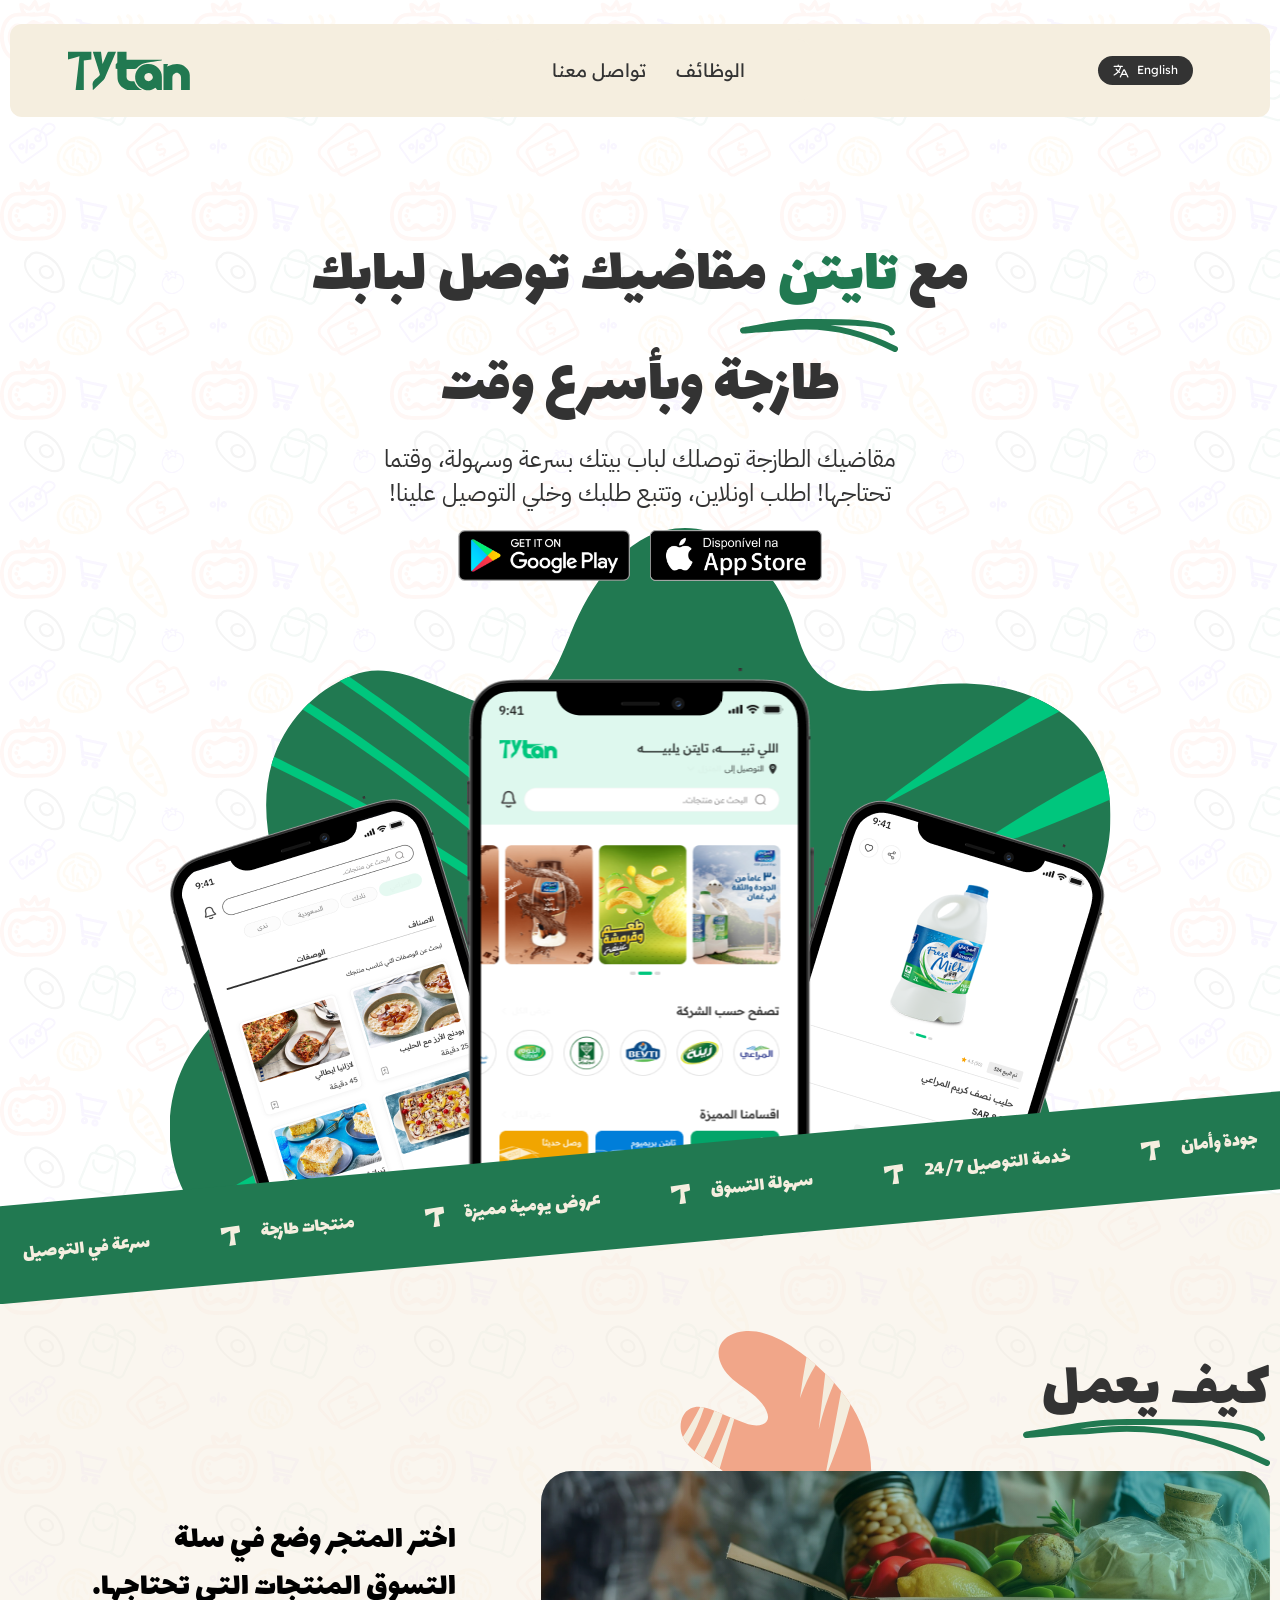
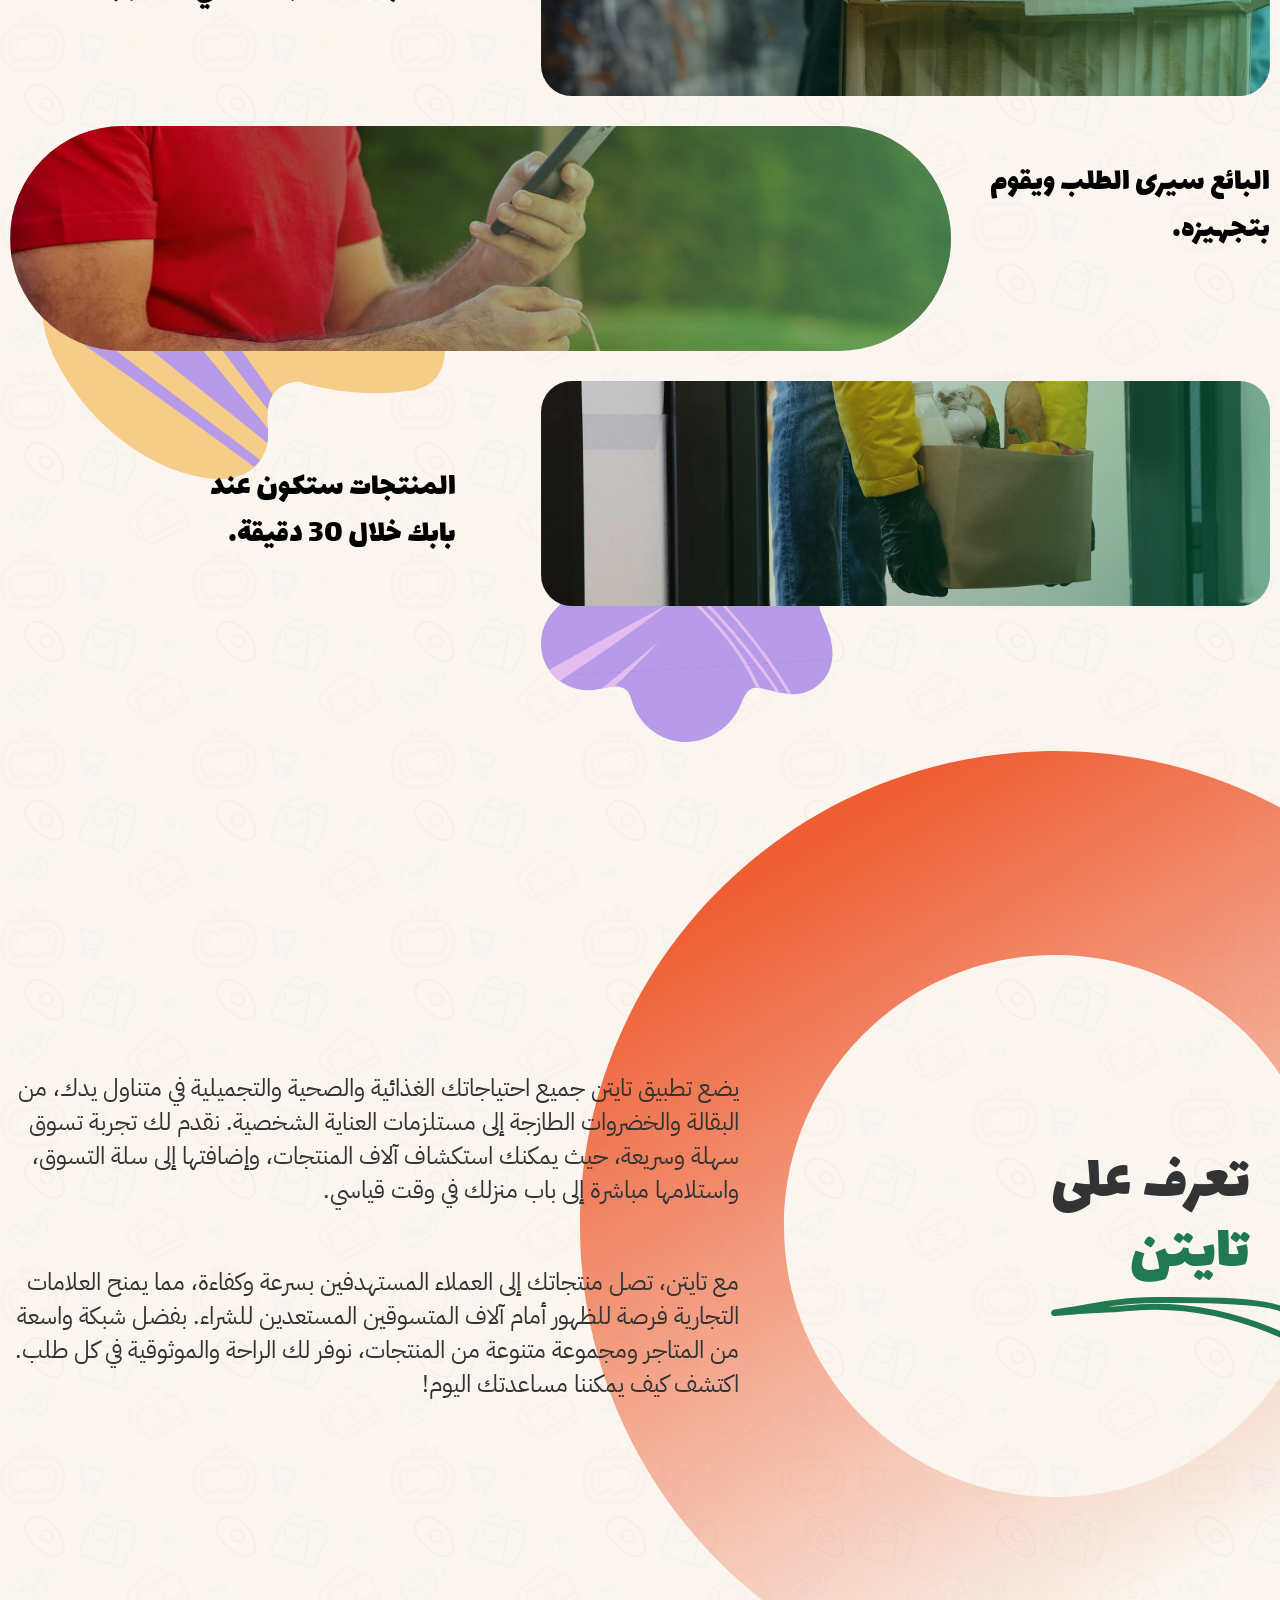
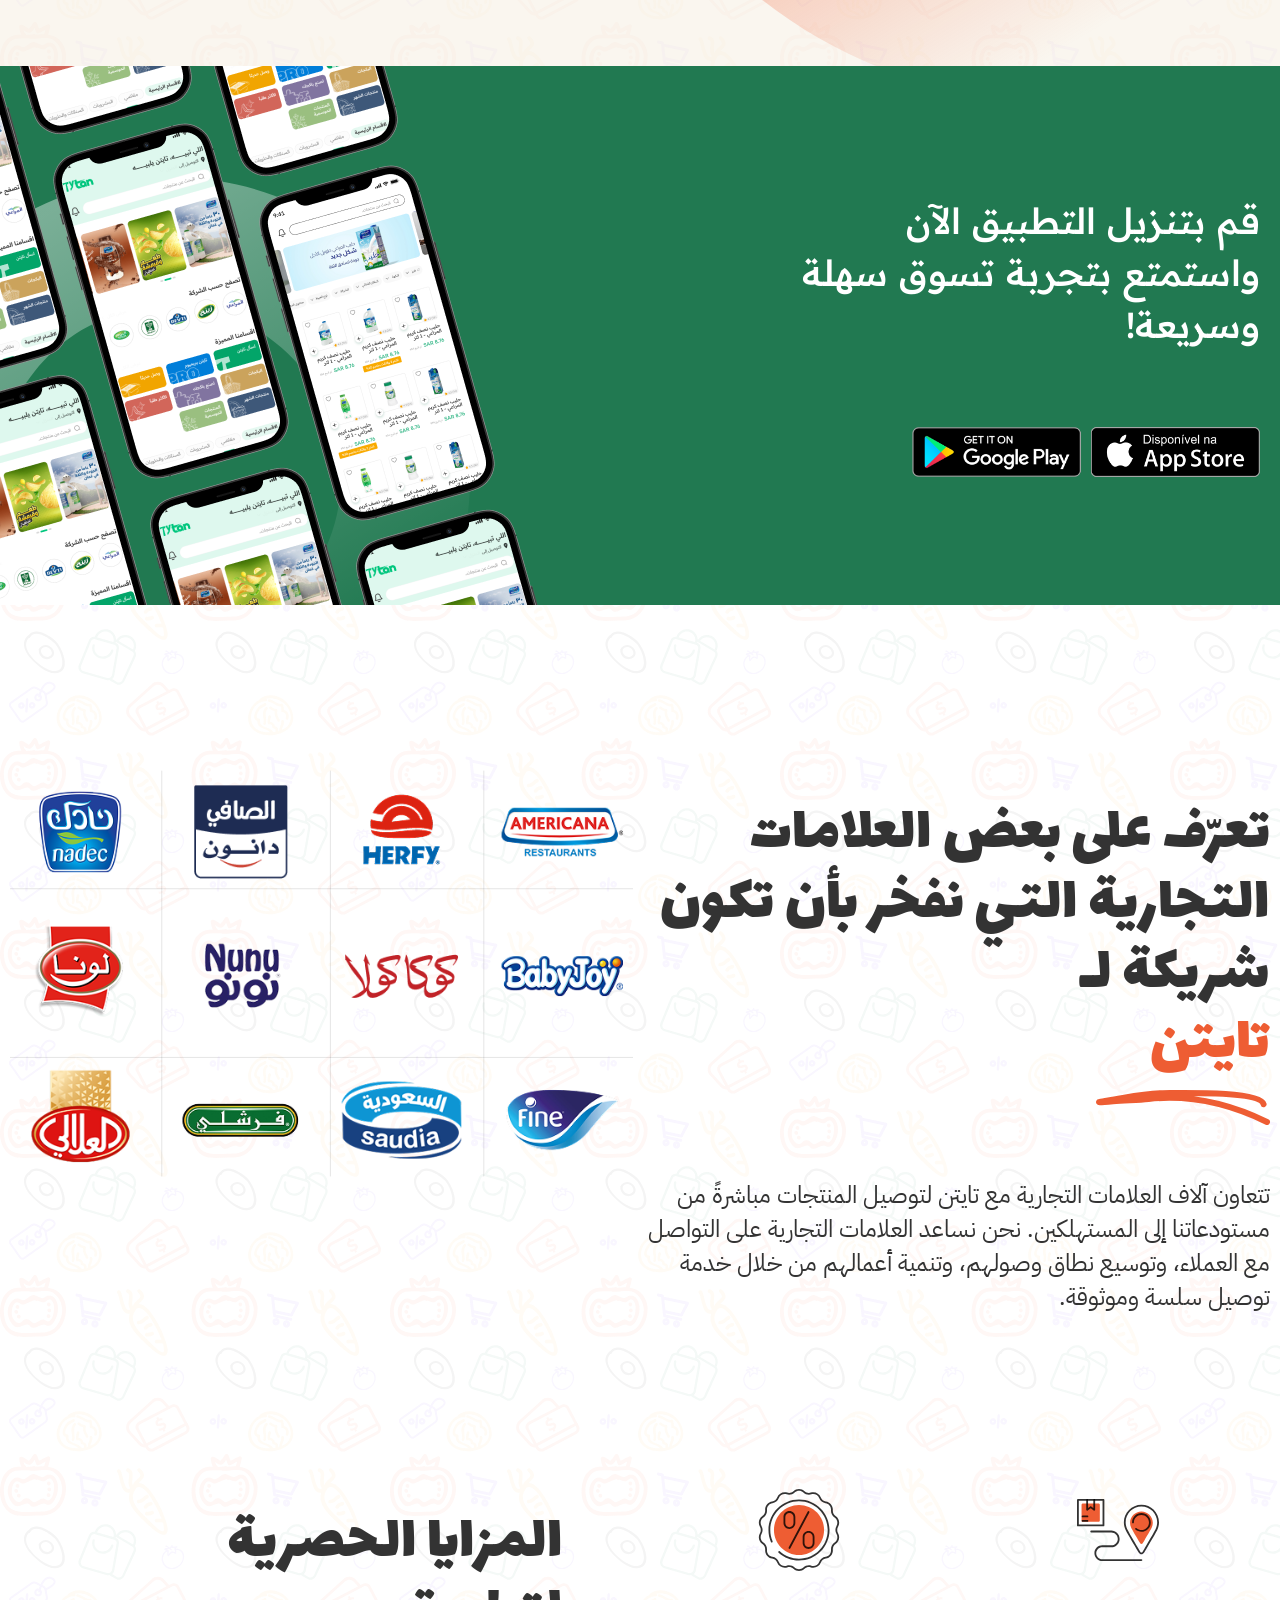
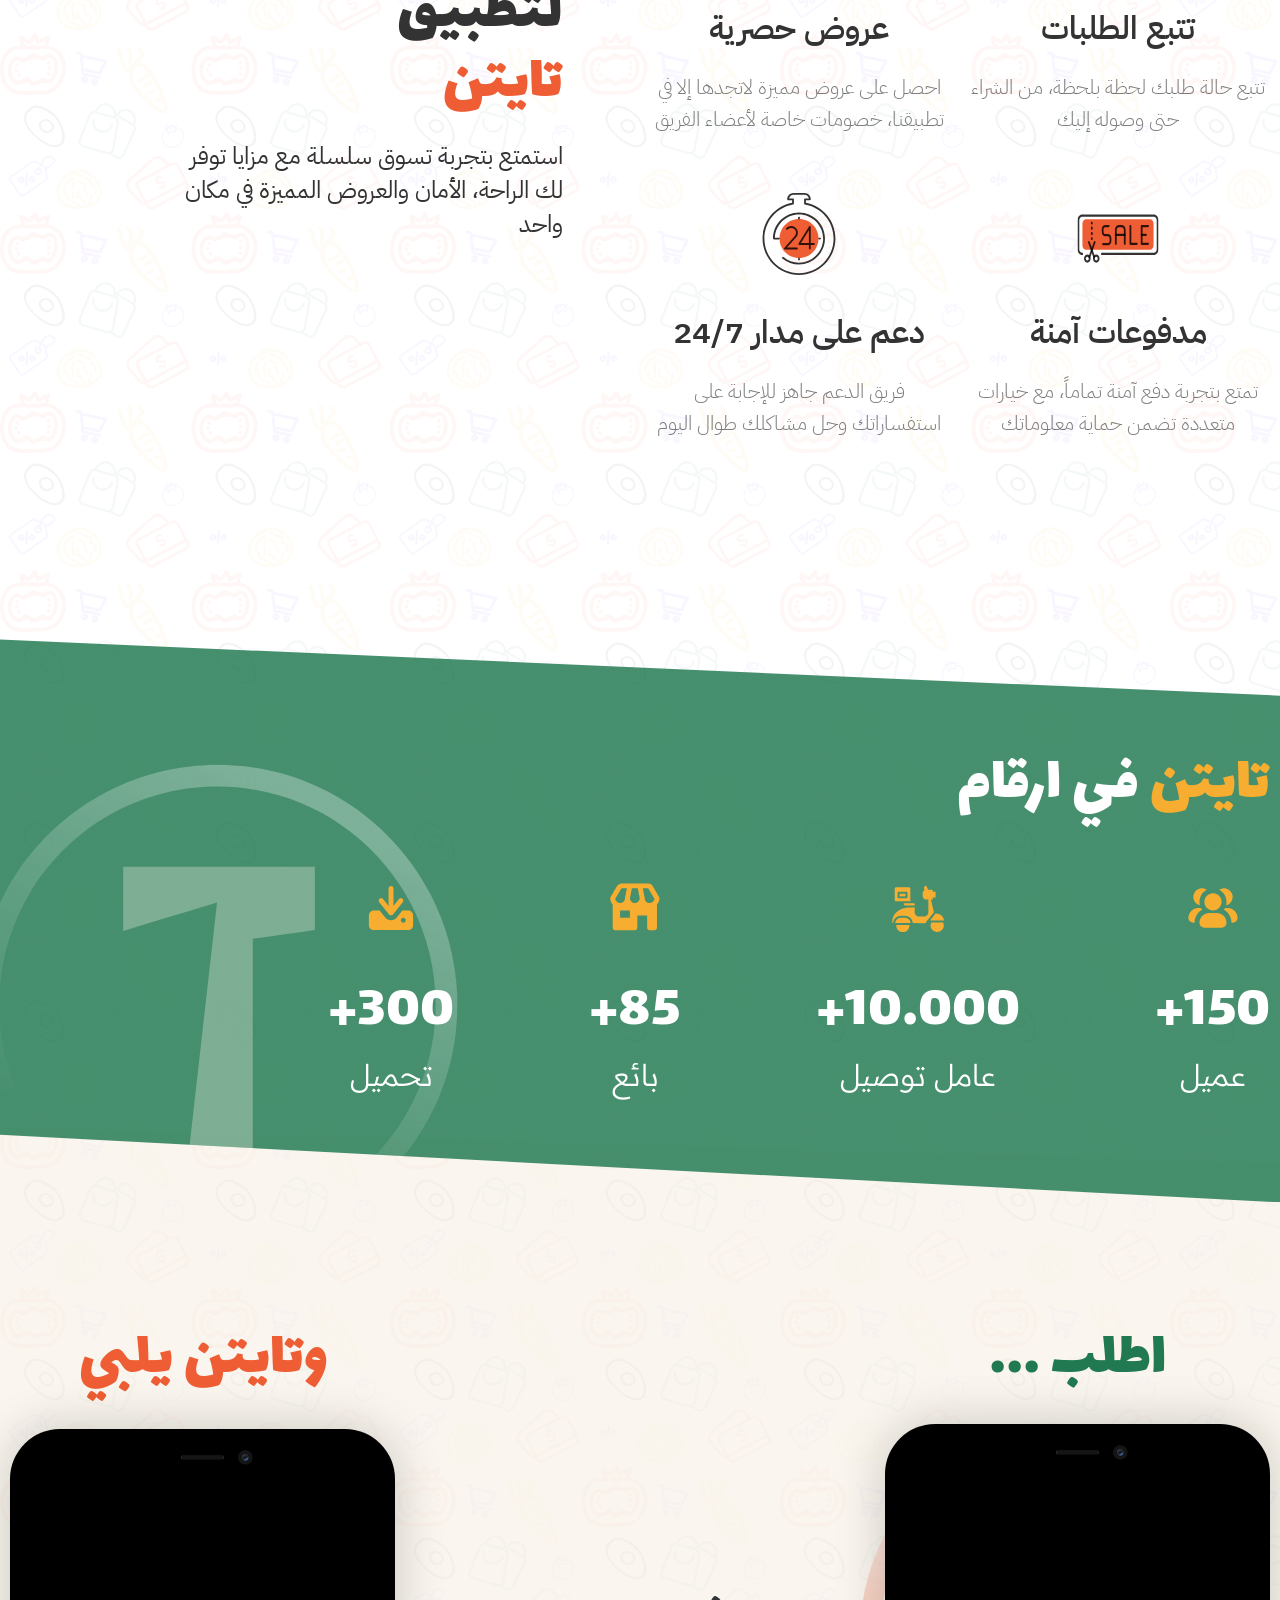
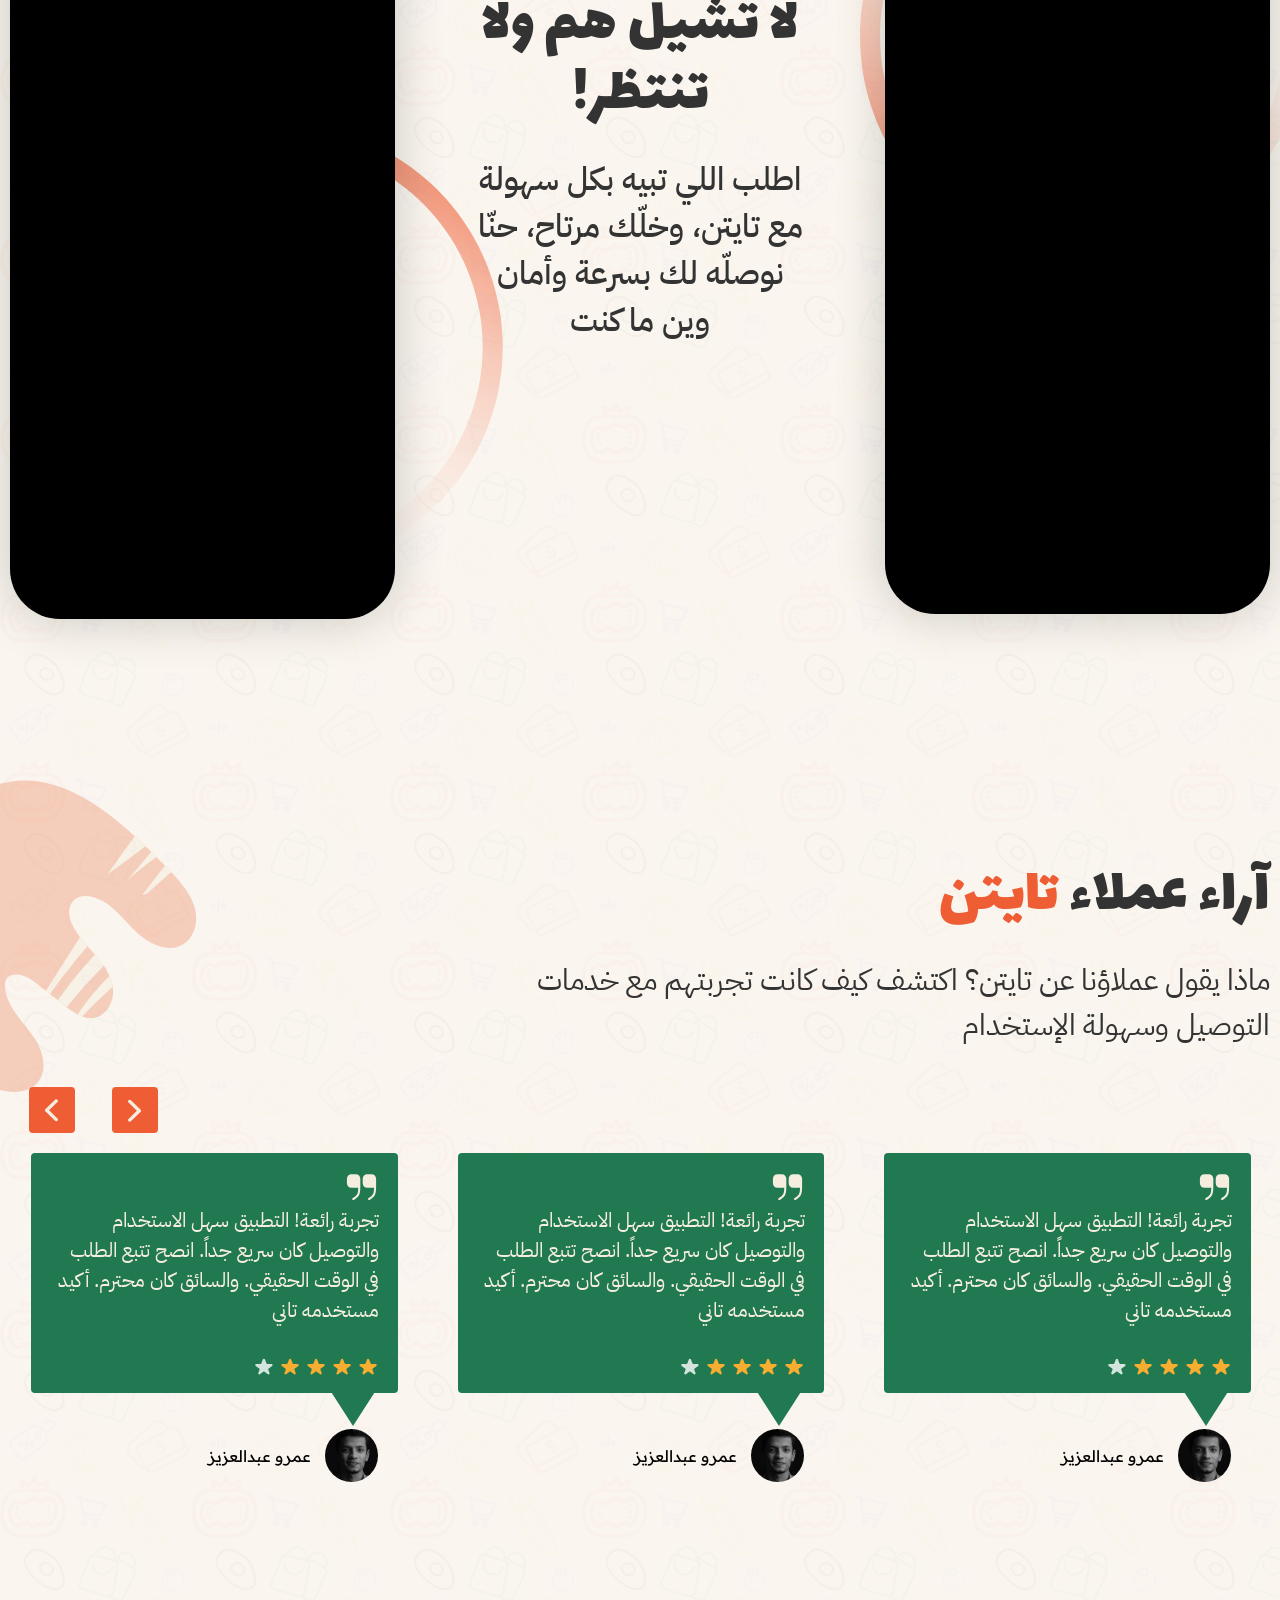
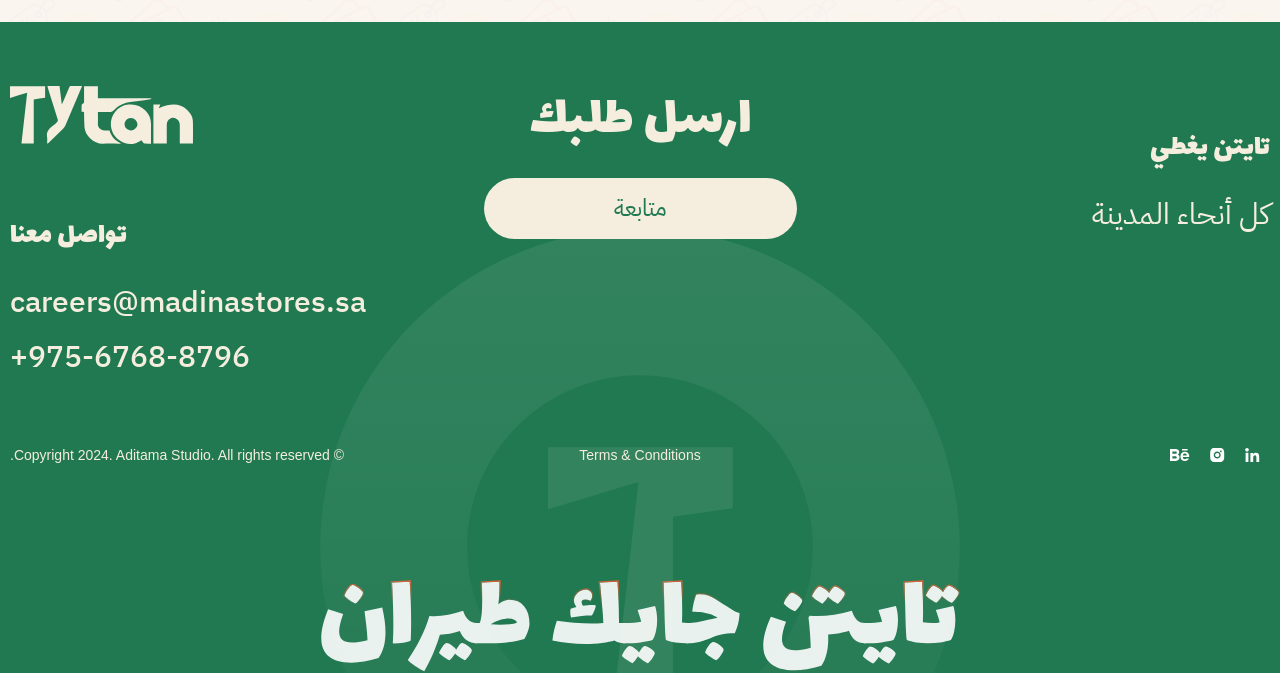
==== commit 471b3f3c: "fix last text + added links" ====
--- a/index-ar.html
+++ b/index-ar.html
@@ -130,8 +130,8 @@
                   مقاضيك الطازجة توصلك لباب بيتك بسرعة وسهولة، وقتما تحتاجها! اطلب اونلاين، وتتبع طلبك وخلي التوصيل علينا!
                 </p>
                 <div class="hero__cta">
-                  <a class="hero__cta--apple" href="#"><img src="img/apple-store.svg" alt="" /></a>
-                  <a class="hero__cta--google" href="#"><img src="img/google-store.svg" alt="" /></a>
+                  <a class="hero__cta--apple" href="https://apps.apple.com/us/app/tytan-%D8%AA%D8%A7%D9%8A%D8%AA%D9%86/id6738318964?platform=iphone"><img src="img/apple-store.svg" alt="" /></a>
+                  <a class="hero__cta--google" href="https://play.google.com/store/apps/details?id=com.tytan.app.user"><img src="img/google-store.svg" alt="" /></a>
                 </div>
               </div>
 
@@ -292,10 +292,10 @@
           <div class="download__content">
             <h2 class="download__title">قم بتنزيل التطبيق الآن واستمتع بتجربة تسوق سهلة وسريعة!</h2>
             <div class="download__stores">
-                <a href="#" class="download__store-link">
+                <a href="https://apps.apple.com/us/app/tytan-%D8%AA%D8%A7%D9%8A%D8%AA%D9%86/id6738318964?platform=iphone" class="download__store-link">
                     <img src="img/apple-store.svg" alt="" class="download__store-image">
                 </a>
-                <a href="#" class="download__store-link download__">
+                <a href="https://play.google.com/store/apps/details?id=com.tytan.app.user" class="download__store-link download__">
                     <img src="img/google-store.svg" alt="" class="download__store-image">
                 </a>
             </div>
@@ -632,7 +632,7 @@
                 تواصل معنا
               </h3>
               <p class="footer__contact">careers@madinastores.sa</p>
-              <p class="footer__contact">+975-6768-8796</p>
+              <p class="footer__contact">975-6768-8796+</p>
             </div>
 
           </div>
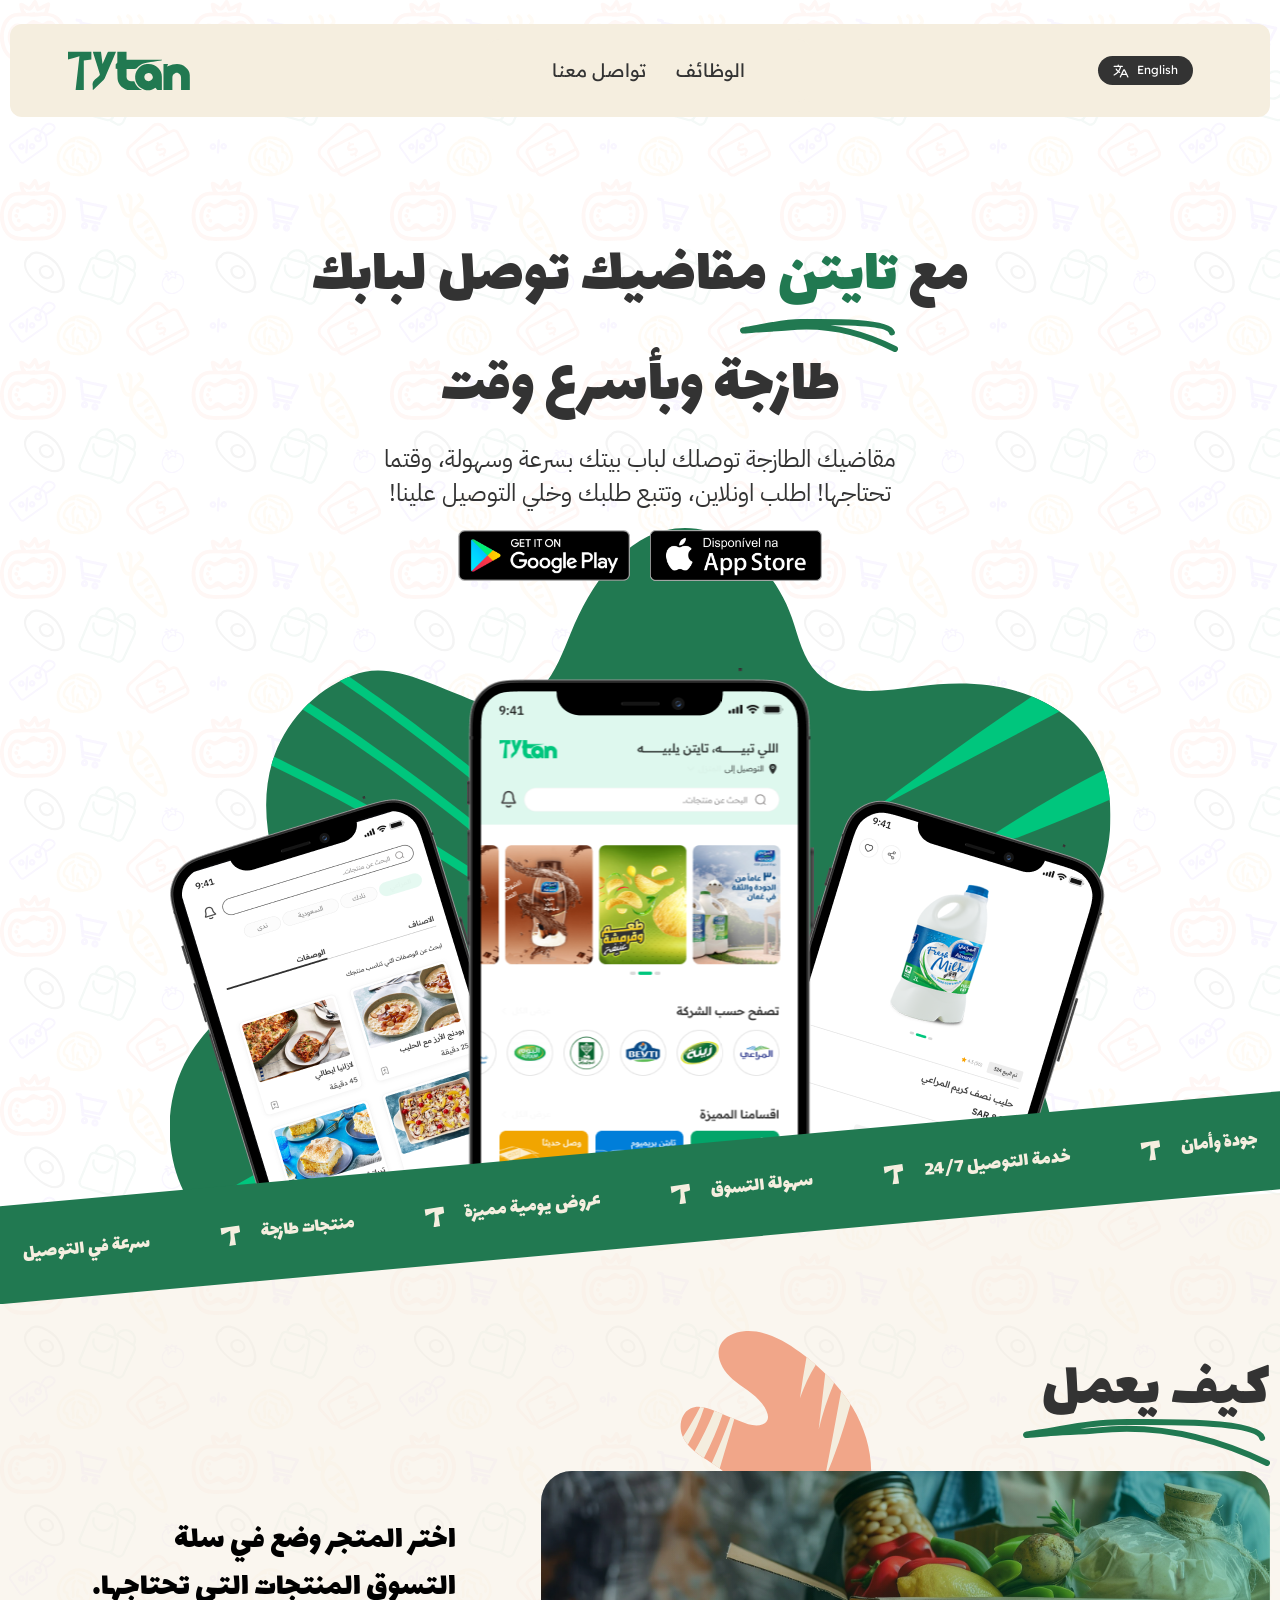
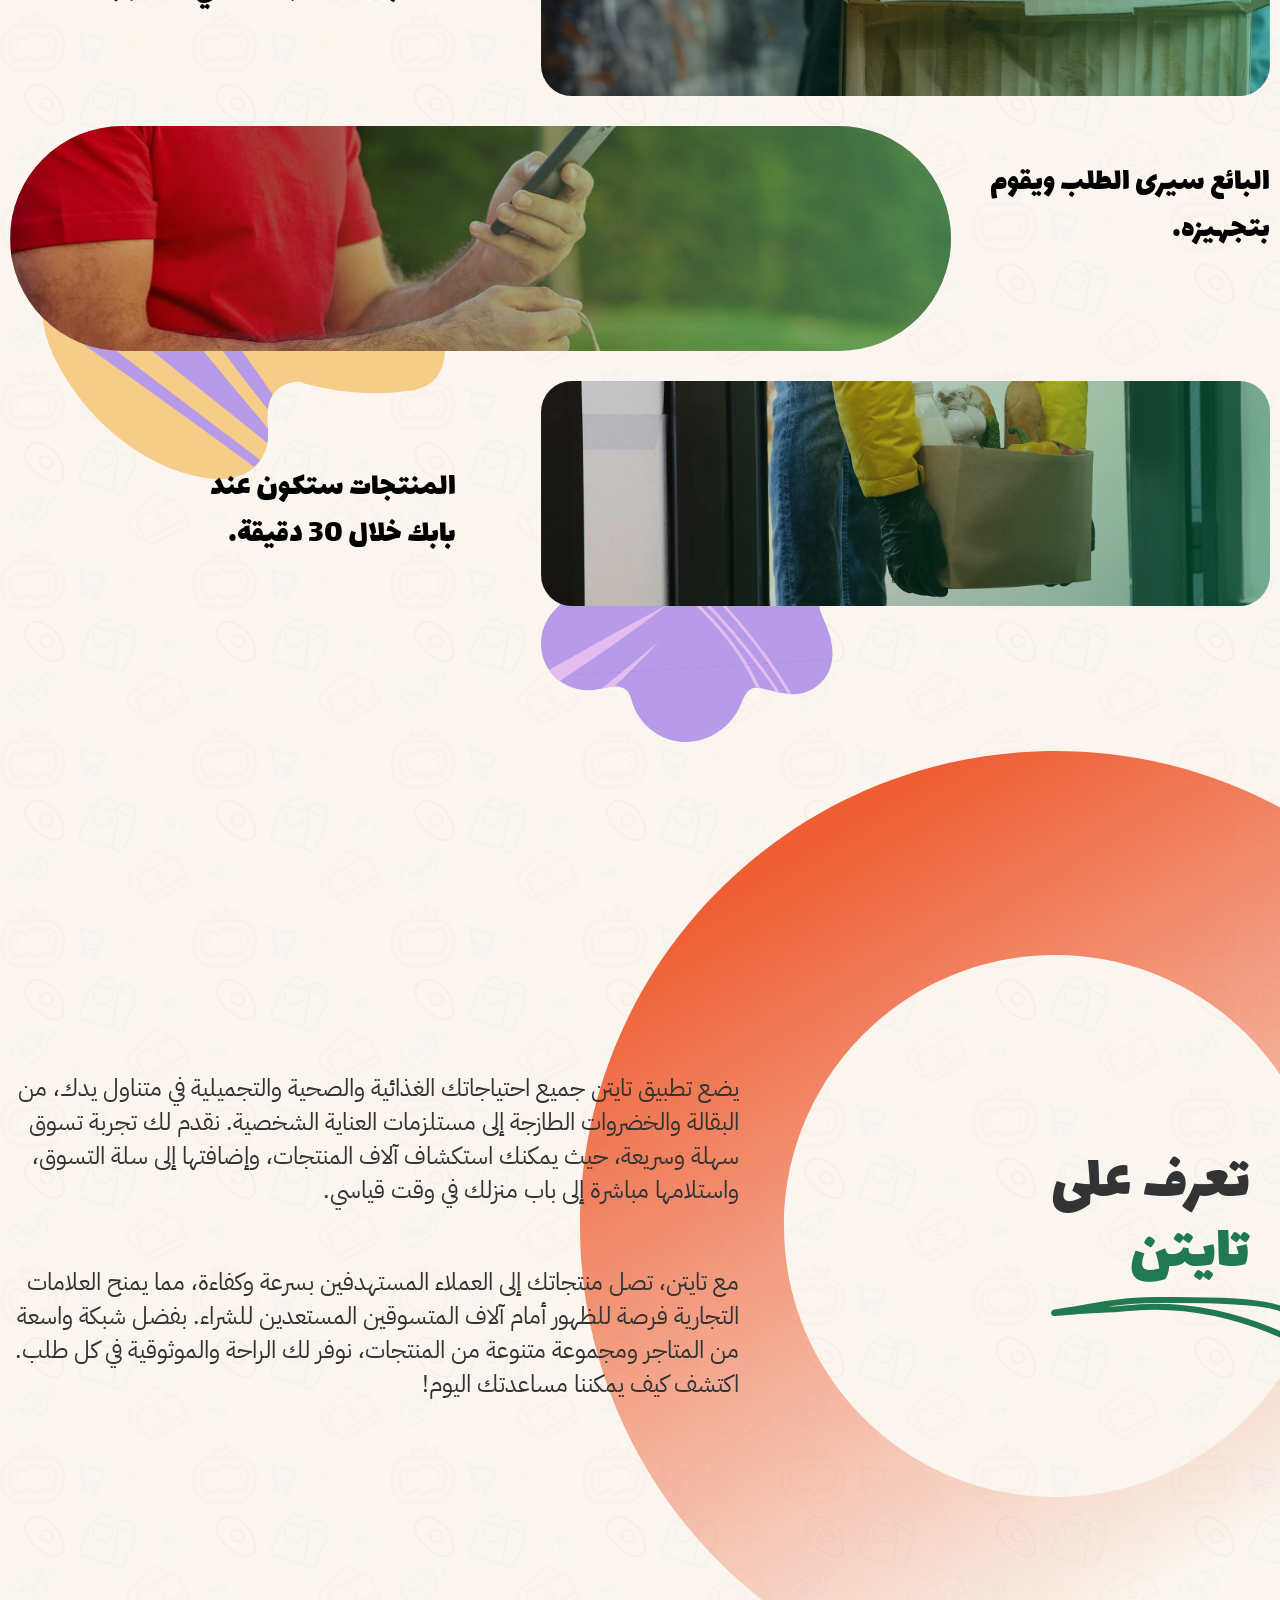
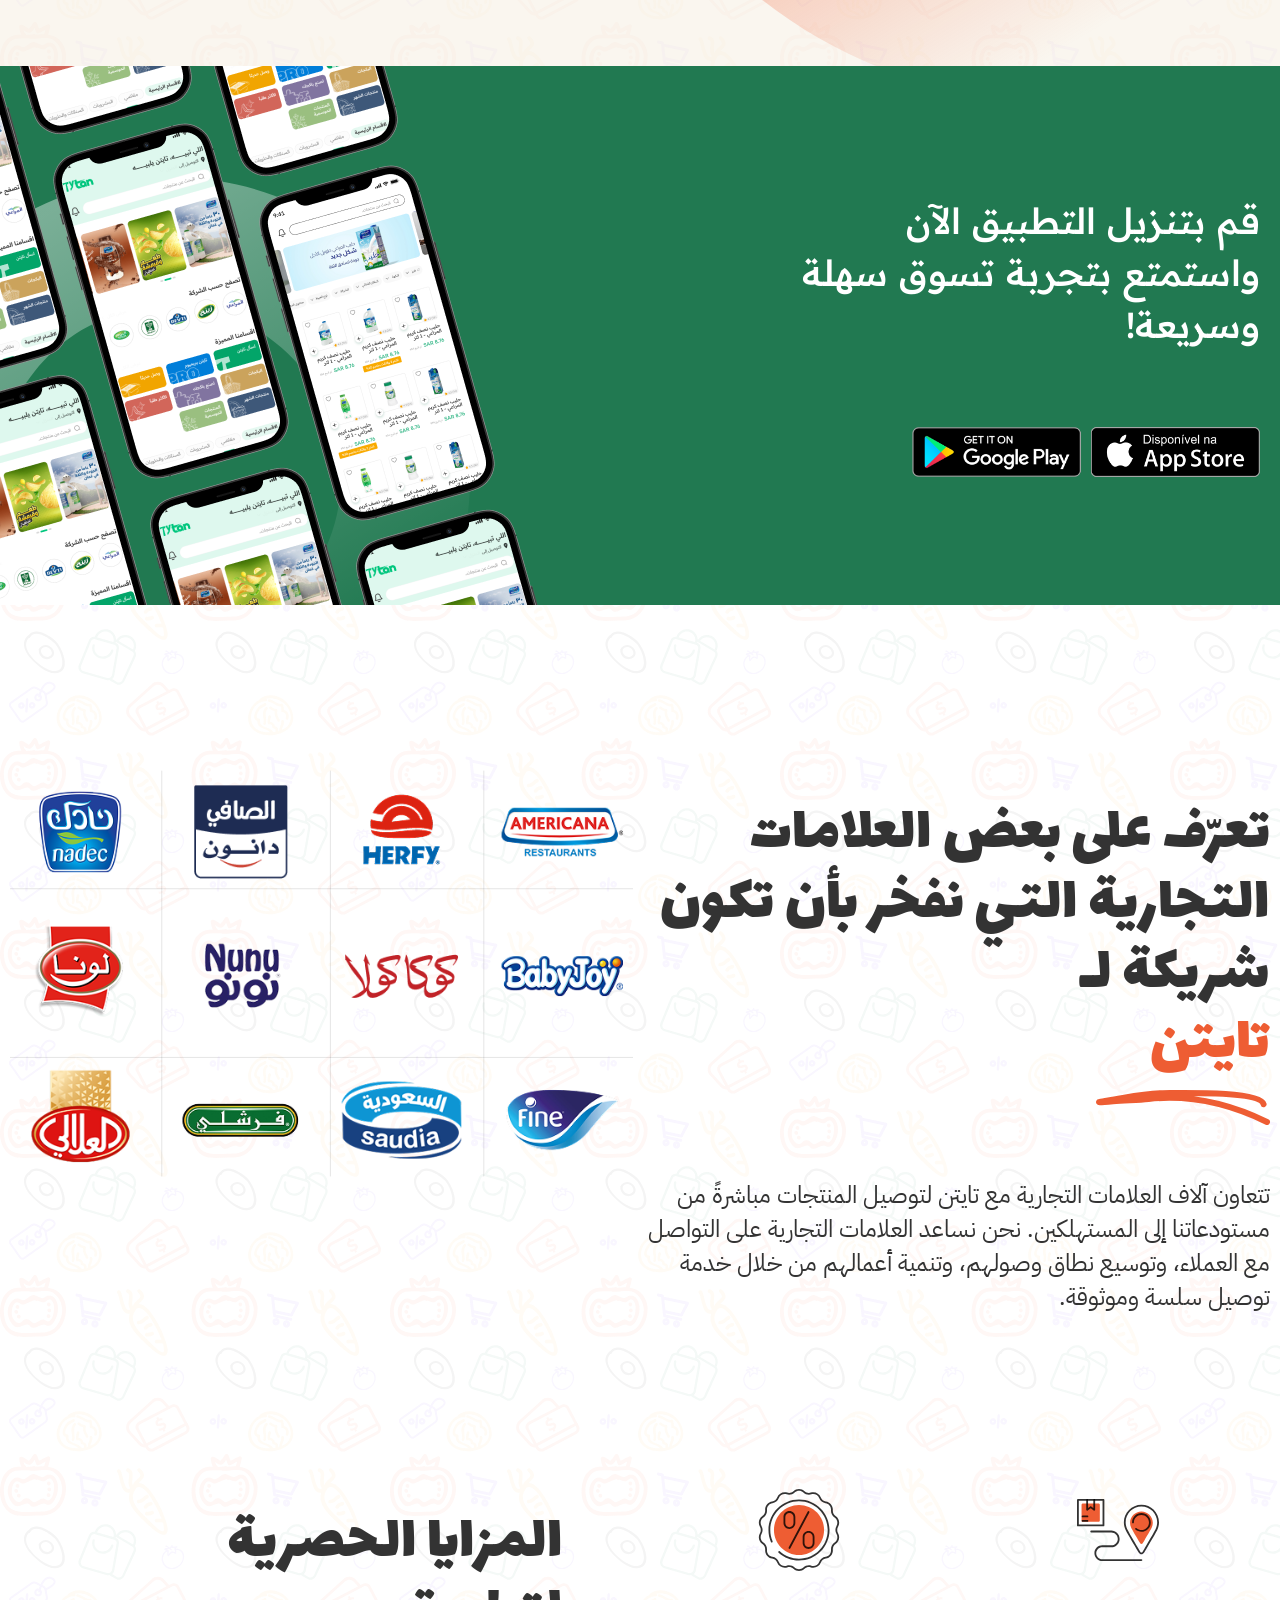
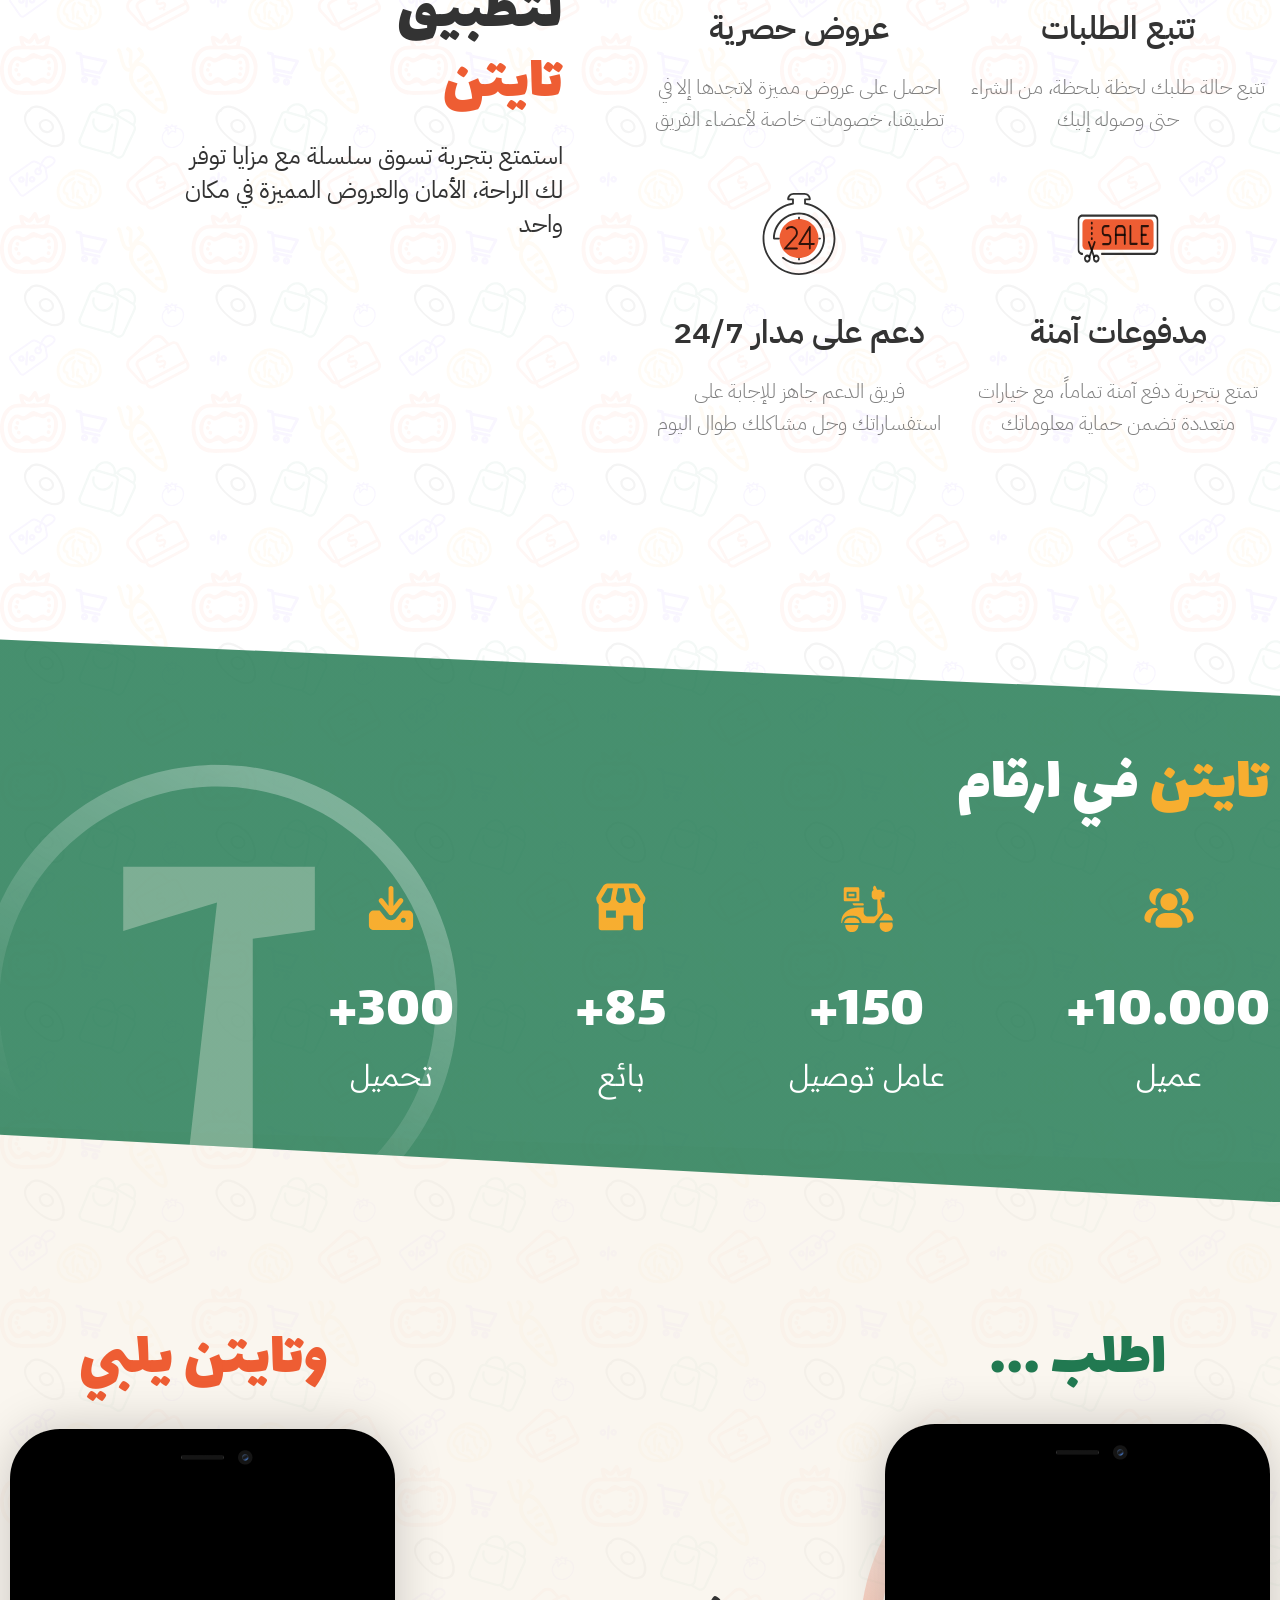
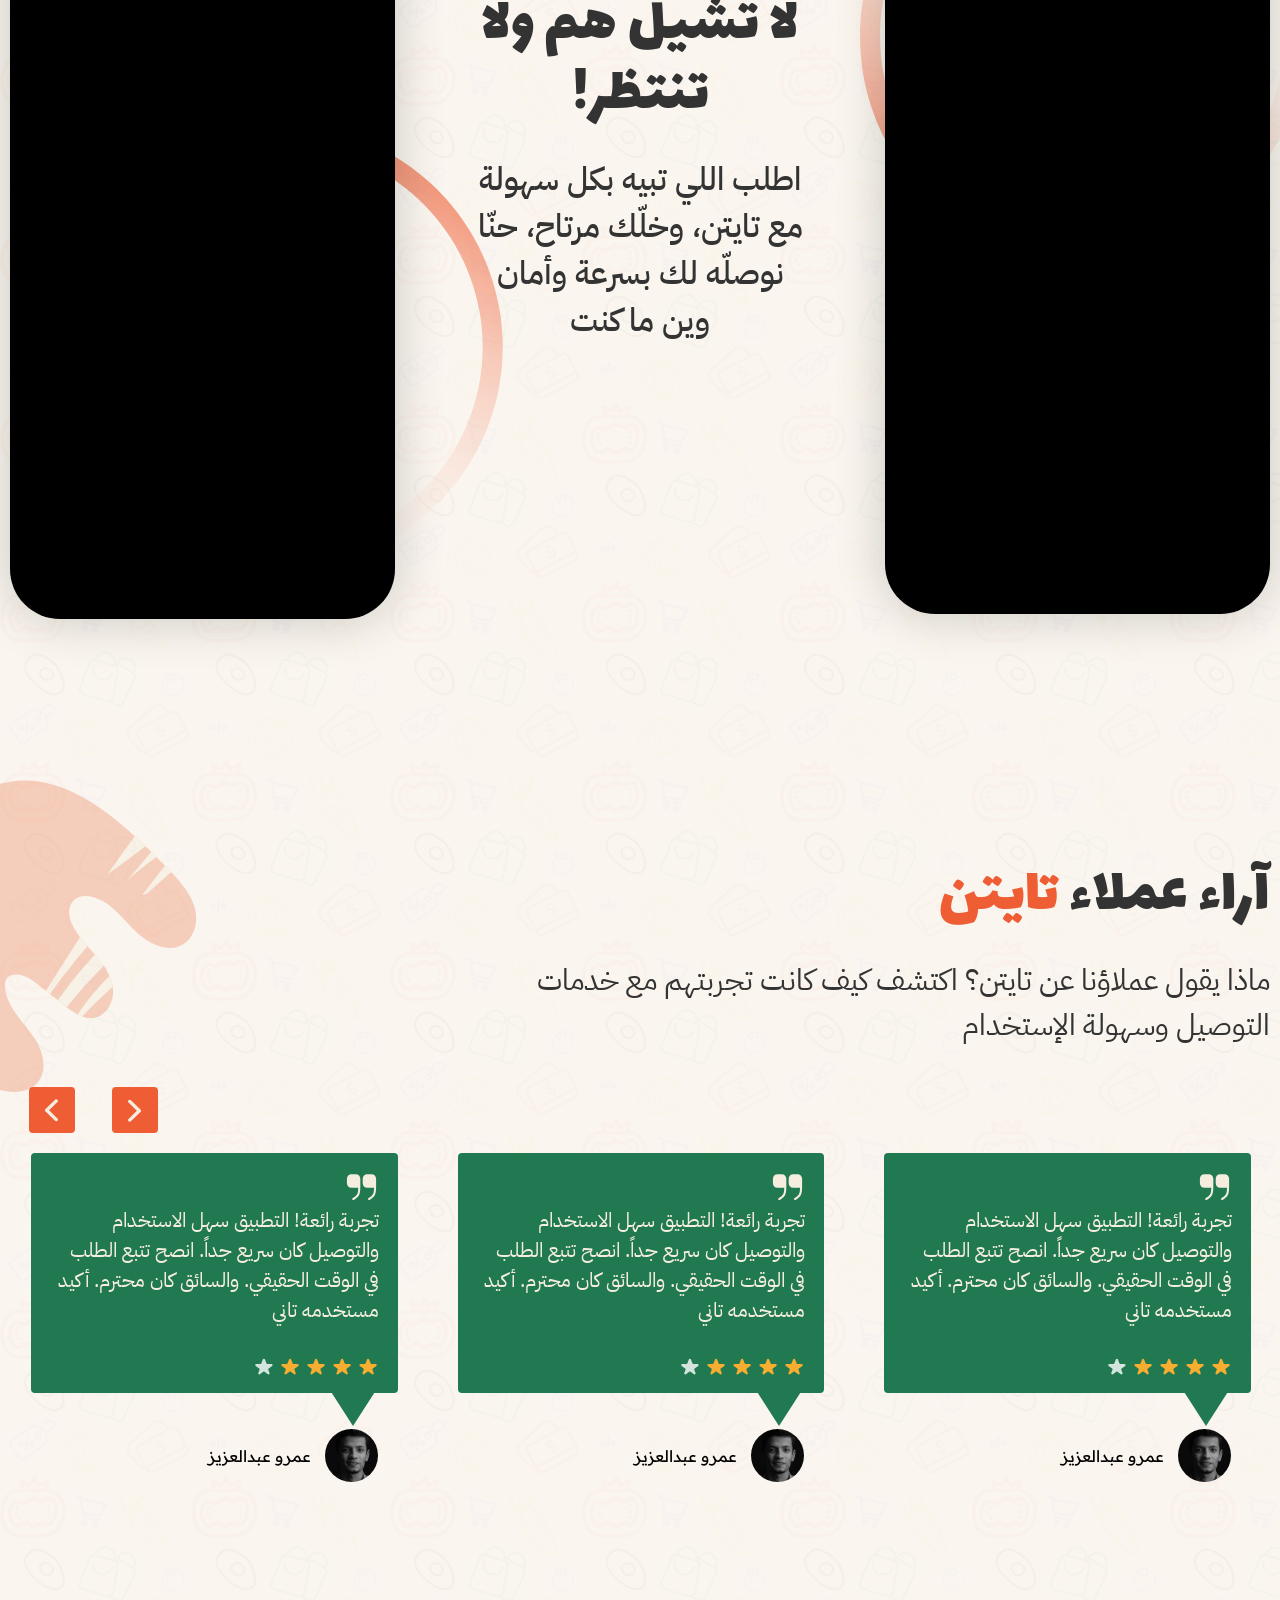
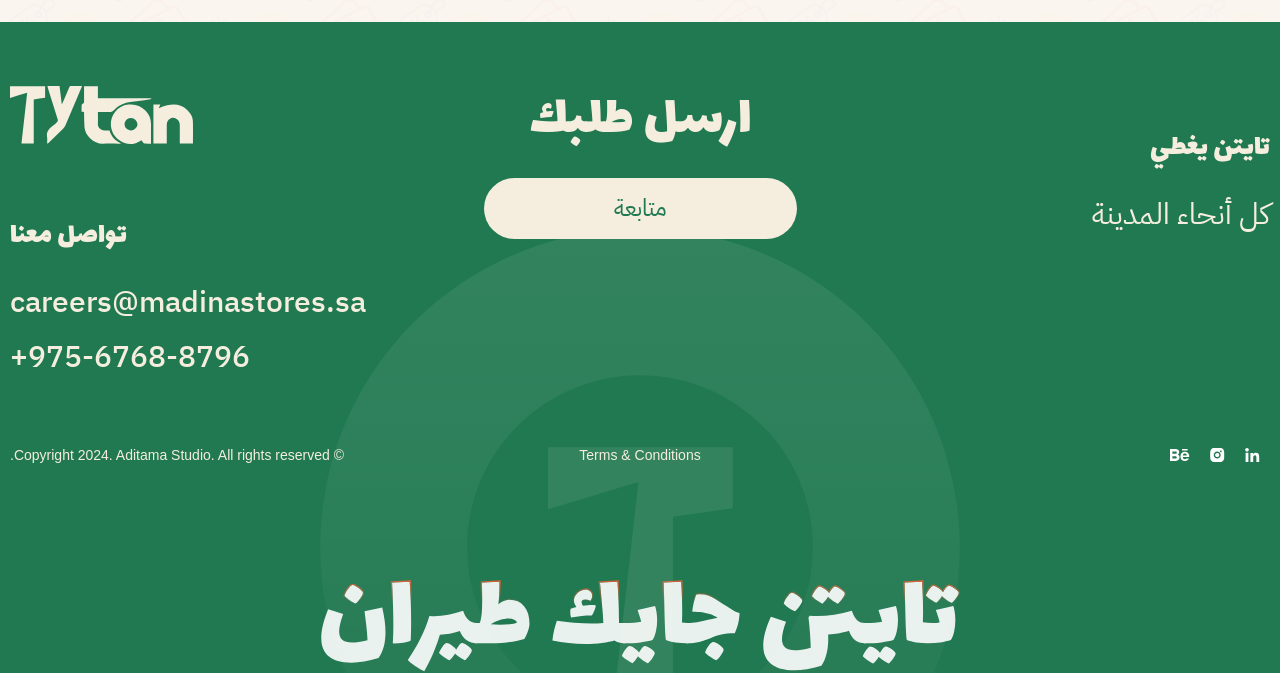
==== commit 19fa340f: "fix numbers" ====
--- a/index-ar.html
+++ b/index-ar.html
@@ -394,12 +394,12 @@
             <div class="numbers__container">
               <div class="numbers">
                 <img class="numbers__icon" src="img/icon-5.svg" alt="">
-                <div class="numbers__digits">150+</div>
+                <div class="numbers__digits">10.000+</div>
                 <div class="numbers__text">عميل</div>
               </div>
               <div class="numbers">
                 <img class="numbers__icon" src="img/icon-6.svg" alt="">
-                <div class="numbers__digits">10.000+</div>
+                <div class="numbers__digits">150+</div>
                 <div class="numbers__text">عامل توصيل</div>
               </div>
               <div class="numbers">
--- a/css/style.css
+++ b/css/style.css
@@ -1,1364 +1 @@
-@keyframes marquee {
-  from {
-    transform: translateX(calc(100vw + 64rem)); }
-  to {
-    transform: translateX(-100%); } }
-
-@keyframes phone-left {
-  0% {
-    transform: translate(3rem, 3rem);
-    opacity: 0; }
-  100% {
-    transform: translate(0, 0);
-    opacity: 1; } }
-
-@keyframes phone-middle {
-  0% {
-    transform: translate(-50%, 3rem);
-    opacity: 0; }
-  100% {
-    transform: translate(-50%, 0);
-    opacity: 1; } }
-
-@keyframes phone-right {
-  0% {
-    transform: translate(-3rem, 3rem);
-    opacity: 0; }
-  100% {
-    transform: translate(0, 0);
-    opacity: 1; } }
-
-*,
-*::after,
-*::before {
-  margin: 0;
-  padding: 0;
-  box-sizing: inherit; }
-
-html {
-  font-size: 62.5%;
-  scroll-behavior: smooth; }
-
-body {
-  box-sizing: border-box;
-  background-image: url("../img/single-repeatable-block.svg");
-  background-size: 39rem;
-  background-blend-mode: multiply; }
-
-::selection {
-  background-color: #217951;
-  color: #ffffff; }
-
-.container {
-  max-width: 155.8rem;
-  padding: 0 1rem; }
-  @media (max-width: 991px) {
-    .container {
-      padding: 0 2.5rem; } }
-
-.heading {
-  color: #F5EEDF; }
-  @media (max-width: 991px) {
-    .heading {
-      text-align: center; } }
-  .heading--primary {
-    color: #333333;
-    font-family: "Lalezar", serif;
-    font-style: normal;
-    font-weight: 400;
-    font-size: 6.4rem;
-    line-height: 7rem;
-    text-rendering: optimizeLegibility;
-    letter-spacing: 0;
-    font-weight: normal; }
-    @media (max-width: 991px) {
-      .heading--primary {
-        font-size: 5.2rem; } }
-    @media (max-width: 768px) {
-      .heading--primary {
-        font-size: 4.2rem;
-        line-height: 5rem;
-        font-size: 3.2rem; } }
-    @media (max-width: 576px) {
-      .heading--primary {
-        font-size: 3.4rem; } }
-  .heading--primary-underline {
-    position: relative; }
-    .heading--primary-underline img {
-      position: absolute;
-      right: 0;
-      bottom: -2.5rem; }
-      @media (max-width: 991px) {
-        .heading--primary-underline img {
-          right: unset;
-          right: 50%;
-          transform: translateX(50%) translateY(5px); } }
-      @media (max-width: 768px) {
-        .heading--primary-underline img {
-          width: 10rem; } }
-    .heading--primary-underline span {
-      margin-bottom: 4rem;
-      display: inline-block; }
-    .heading--primary-underline-2 {
-      display: inline-block; }
-    .heading--primary-underline-block {
-      display: block; }
-      .heading--primary-underline-block img {
-        bottom: -0.5rem; }
-    .heading--primary-underline-block-2 {
-      display: block; }
-      .heading--primary-underline-block-2 img {
-        left: 0;
-        right: unset;
-        bottom: -5.5rem; }
-        @media (max-width: 991px) {
-          .heading--primary-underline-block-2 img {
-            right: 50%;
-            transform: translateX(50%);
-            left: unset; } }
-        @media (max-width: 768px) {
-          .heading--primary-underline-block-2 img {
-            bottom: -2.5rem; } }
-  .heading--primary-green {
-    color: #217951; }
-  .heading--secondary {
-    color: #000000;
-    font-family: 'Lalezar', sans-serif;
-    font-weight: 400;
-    font-size: 3.3rem;
-    line-height: 4.7rem;
-    letter-spacing: 0; }
-    @media (max-width: 768px) {
-      .heading--secondary {
-        font-size: 2.8rem; } }
-    .heading--secondary span {
-      color: #F5EEDF; }
-  .heading--tertiary {
-    font-weight: 500;
-    font-size: 3.2rem; }
-    .heading--tertiary--font-weight-700 {
-      font-weight: 700; }
-    @media (max-width: 768px) {
-      .heading--tertiary {
-        font-size: 2.2rem; } }
-    .heading--tertiary span {
-      color: #F5EEDF;
-      font-weight: 600; }
-  .heading--fourth {
-    font-weight: 500;
-    font-size: 2.4rem; }
-    @media (max-width: 768px) {
-      .heading--fourth {
-        font-size: 2.2rem; } }
-    .heading--fourth--back-green {
-      background-color: #217951;
-      color: #ffffff;
-      padding: 2.3rem 4rem; }
-    .heading--fourth small {
-      font-size: 1.4rem; }
-    .heading--fourth strong {
-      margin-right: 2.5rem; }
-  .heading--font-weight-500 {
-    font-weight: 500; }
-  .heading--font-weight-700 {
-    font-weight: 700; }
-  .heading--font-weight-600 {
-    font-weight: 600; }
-
-.paragraph {
-  font-family: "IBM Plex Sans Arabic", serif;
-  font-size: 2.4rem;
-  line-height: 3.4rem;
-  letter-spacing: 0;
-  font-weight: 400;
-  word-wrap: break-word;
-  color: #333333; }
-  @media (max-width: 991px) {
-    .paragraph {
-      text-align: center; } }
-  .paragraph--size-32 {
-    font-size: 3.2rem; }
-  .paragraph--color-white {
-    color: #ffffff; }
-  .paragraph--color-primary {
-    color: #217951; }
-  .paragraph--color-secondary {
-    color: #F5EEDF; }
-  .paragraph--font-weight-500 {
-    font-weight: 500; }
-  .paragraph--font-weight-700 {
-    font-weight: 700; }
-  .paragraph--font-weight-600 {
-    font-weight: 600; }
-  .paragraph--s {
-    font-size: 1.4rem; }
-
-.u-center-text {
-  text-align: center; }
-
-.u-text-left {
-  text-align: left; }
-
-.u-text-right {
-  text-align: right; }
-
-.u-margin-bottom-small {
-  margin-bottom: 1.6rem; }
-
-.u-margin-bottom-medium {
-  margin-bottom: 2rem; }
-  .u-margin-bottom-medium--3 {
-    margin-bottom: 3rem; }
-
-.u-margin-bottom-large {
-  margin-bottom: 5.8rem; }
-  @media (max-width: 768px) {
-    .u-margin-bottom-large {
-      margin-bottom: 3rem; } }
-
-.u-margin-top-small {
-  margin-top: 1.5rem; }
-
-.u-margin-top-medium {
-  margin-top: 3rem; }
-
-.u-margin-top-large {
-  margin-top: 5.8rem; }
-  @media (max-width: 768px) {
-    .u-margin-top-large {
-      margin-top: 3rem; } }
-
-.u-margin-right-small {
-  margin-right: 2rem; }
-
-.u-margin-right-medium {
-  margin-right: 5rem; }
-
-.u-margin-right-large {
-  margin-right: 13.3rem; }
-
-.u-margin-between-large {
-  margin: 0 15rem; }
-
-.u-postion-relative {
-  position: relative; }
-
-.u-padding-4 {
-  padding: 4rem; }
-
-.u-height-100 {
-  height: 100%; }
-
-.u-padding-5 {
-  padding: 5rem; }
-
-.u-width-70 {
-  width: 70%; }
-  @media (max-width: 991px) {
-    .u-width-70 {
-      width: 100%; } }
-
-.u-width-100 {
-  width: 100%; }
-  @media (max-width: 991px) {
-    .u-width-100 {
-      width: 50%; } }
-
-.u-margin-auto {
-  margin: 0 auto; }
-
-.u-line {
-  display: block;
-  width: 100%;
-  height: 1px;
-  background-color: #003a404d; }
-
-.u-display-block {
-  display: block !important; }
-
-.u-color-white {
-  color: #ffffff; }
-
-.u-color-green {
-  color: #217951; }
-
-.u-color-orange {
-  color: #EE5D33; }
-
-.u-color-yellow {
-  color: #F7AE30; }
-
-.u-float-left {
-  float: left; }
-
-.u-float-right {
-  float: right; }
-
-.btn {
-  display: inline-block;
-  outline: none;
-  border: none;
-  border-radius: 8px;
-  padding: 0.5rem 2.4rem;
-  transform: translateY(0);
-  transition: all 0.2s ease-in-out;
-  font-family: 'IBM Plex Sans Arabic', sans-serif; }
-  .btn-primary {
-    font-weight: 400;
-    font-size: 2.4rem;
-    line-height: 3.12rem;
-    letter-spacing: 0;
-    color: #217951;
-    background-color: #F5EEDF;
-    padding: 1.5rem 13rem;
-    border-radius: 50px; }
-    @media (max-width: 576px) {
-      .btn-primary {
-        width: 100%;
-        padding: 1.5rem 2rem; } }
-    .btn-primary:hover {
-      background-color: #F5EEDF !important;
-      transform: translateY(-3px);
-      color: #217951 !important; }
-    .btn-primary:active {
-      background-color: #F5EEDF !important;
-      transform: translateY(2px);
-      color: #217951 !important;
-      box-shadow: 0px 1px 1px 1px #32475c54; }
-  .btn--no-animate:hover {
-    transform: translateX(0) !important; }
-  .btn--no-animate:active {
-    transform: translateX(0) !important; }
-  .btn-lang {
-    direction: ltr;
-    padding: 0.7rem 1.5rem;
-    background-color: #333333 !important;
-    color: #ffffff !important;
-    font-family: Readex Pro;
-    font-weight: 400;
-    font-size: 1.177rem;
-    line-height: 1.471rem;
-    letter-spacing: 0;
-    border-radius: 50px; }
-    .btn-lang img {
-      width: 1.54rem;
-      height: 1.39rem;
-      margin-right: 0.5rem; }
-
-.btn-text {
-  font-size: 1.5rem;
-  font-weight: 600;
-  color: #217951;
-  text-decoration: none; }
-  .btn-text img {
-    transition: all 0.15s ease-in-out; }
-  .btn-text:hover {
-    color: #217951; }
-  .btn-text:hover img {
-    transform: translateX(0.5rem); }
-  .btn-text--no-animate:hover img {
-    transform: translateX(0rem); }
-
-.testimonial {
-  padding: 20px; }
-  .testimonial__content {
-    background-color: #217951;
-    border-radius: 4px;
-    padding: 1.6rem 1.9rem;
-    position: relative;
-    margin-bottom: 3.6rem; }
-    .testimonial__content::after {
-      content: '';
-      position: absolute;
-      bottom: -3.3rem;
-      right: 0;
-      width: 0;
-      height: 0;
-      border-left: 4.5rem solid transparent;
-      border-right: 4.5rem solid transparent;
-      border-top: 7rem solid #217951;
-      z-index: -1; }
-  .testimonial__quote {
-    color: #F5EEDF;
-    font-family: 'IBM Plex Sans Arabic', sans-serif;
-    font-weight: 400;
-    font-size: 2rem;
-    line-height: 3rem;
-    letter-spacing: 0;
-    margin-bottom: 3.1rem; }
-  .testimonial__rating {
-    display: flex;
-    gap: 4px; }
-  .testimonial__star {
-    color: #FFB800;
-    font-size: 18px; }
-  .testimonial__author {
-    display: flex;
-    align-items: center;
-    padding-right: 20px; }
-  .testimonial__avatar {
-    border-radius: 50%;
-    margin-left: 12px;
-    object-fit: cover; }
-  .testimonial__name {
-    color: #000000;
-    font-family: 'Readex Pro', sans-serif;
-    font-weight: 400;
-    font-size: 1.6rem;
-    line-height: 2rem;
-    letter-spacing: 0;
-    margin-right: 1.4rem; }
-  .testimonial__nav-arrows-group {
-    display: flex;
-    justify-content: end;
-    margin-top: 3rem; }
-    @media (max-width: 991px) {
-      .testimonial__nav-arrows-group {
-        justify-content: start; } }
-  .testimonial__arrow {
-    border-radius: 4px;
-    background-color: #EE5D33;
-    width: 4.6rem;
-    height: 4.6rem;
-    display: flex;
-    justify-content: center;
-    align-items: center;
-    margin: 0 1.85rem;
-    user-select: none;
-    cursor: pointer;
-    transition: all 100ms ease-in-out; }
-    .testimonial__arrow:hover {
-      transform: scale(1.1); }
-    .testimonial__arrow:active {
-      transform: scale(1.05); }
-    .testimonial__arrow img {
-      width: 1.3rem;
-      height: auto; }
-    .testimonial__arrow--next img {
-      transform: rotate(180deg); }
-  .testimonial__photo-box {
-    width: 5.3rem;
-    height: 5.3rem; }
-  .testimonial__icon {
-    width: 3.5rem !important; }
-
-.feature {
-  font-family: 'IBM Plex Sans Arabic', sans-serif;
-  display: flex;
-  flex-direction: column;
-  justify-content: center;
-  align-items: center;
-  text-align: center; }
-  @media (max-width: 991px) {
-    .feature {
-      margin: 2rem 0; } }
-  .feature__title {
-    font-family: inherit;
-    font-weight: 600;
-    font-size: 3.2rem;
-    line-height: 4.8rem;
-    letter-spacing: 0;
-    color: #333333;
-    margin-bottom: 1.9rem; }
-  .feature__text {
-    font-family: inherit;
-    font-weight: 300;
-    font-size: 2rem;
-    line-height: 3.2rem;
-    letter-spacing: 0;
-    color: #00000080;
-    text-align: center; }
-  .feature__icon {
-    height: 8.2rem;
-    width: 8.2rem;
-    margin-bottom: 3.3rem; }
-
-.numbers {
-  display: flex;
-  flex-direction: column;
-  align-items: center;
-  justify-content: center; }
-  @media (max-width: 768px) {
-    .numbers {
-      margin: 3rem 0; } }
-  .numbers__container {
-    display: flex;
-    justify-content: space-between; }
-    @media (max-width: 768px) {
-      .numbers__container {
-        flex-direction: column; } }
-  .numbers__icon {
-    width: 6rem;
-    height: 6rem;
-    margin-bottom: 3.7rem; }
-  .numbers__digits {
-    font-family: 'Lalezar', sans-serif;
-    font-weight: 400;
-    font-size: 6rem;
-    line-height: 7.4rem;
-    letter-spacing: 0;
-    color: #ffffff;
-    margin-bottom: 1rem; }
-  .numbers__text {
-    font-family: 'Readex Pro', sans-serif;
-    font-weight: 300;
-    font-size: 3rem;
-    line-height: 3.2rem;
-    letter-spacing: 0;
-    color: #ffffff; }
-
-.phone {
-  position: relative;
-  width: 38.5rem;
-  height: 79rem;
-  background: #000;
-  border-radius: 50px;
-  overflow: hidden;
-  padding: 14px;
-  box-shadow: 0 0 50px rgba(0, 0, 0, 0.2);
-  z-index: 100; }
-  @media (max-width: 1200px) {
-    .phone {
-      width: 30rem;
-      height: 62rem; } }
-  .phone__title {
-    width: 38.5rem;
-    text-align: center;
-    margin-bottom: 2.9rem; }
-    @media (max-width: 991px) {
-      .phone__title {
-        width: 100%; } }
-  .phone__notch {
-    position: absolute;
-    top: 11px;
-    left: 50%;
-    transform: translateX(-50%);
-    width: 20rem;
-    height: 3rem;
-    background: url("../img/phone-notch.png");
-    border-bottom-left-radius: 20px;
-    border-bottom-right-radius: 20px;
-    z-index: 2; }
-  .phone__screen {
-    width: 100%;
-    height: 100%;
-    border-radius: 35px;
-    overflow: hidden;
-    position: relative;
-    background: #fff; }
-  .phone__video-container {
-    width: 100%;
-    height: 100%;
-    display: flex;
-    justify-content: center;
-    align-items: center;
-    background: #000; }
-  .phone__video {
-    width: 100%;
-    height: 100%;
-    object-fit: cover; }
-    .phone__video--main {
-      width: auto;
-      height: 76.9rem;
-      object-fit: contain;
-      box-shadow: 0 0 30px rgba(0, 0, 0, 0.3); }
-      @media (max-width: 991px) {
-        .phone__video--main {
-          height: 59.65rem; } }
-    .phone__video--background {
-      width: 100%;
-      height: 100%;
-      object-fit: cover; }
-  .phone__wrap {
-    position: relative; }
-    @media (max-width: 991px) {
-      .phone__wrap {
-        display: flex;
-        flex-direction: column;
-        justify-content: center;
-        align-items: center; } }
-  .phone__shape {
-    position: absolute; }
-    .phone__shape--1 {
-      left: 0;
-      top: 9rem; }
-    .phone__shape--2 {
-      top: 40rem;
-      left: 12%; }
-
-.footer {
-  position: relative;
-  background-color: #217951;
-  padding: 6.4rem 0 20rem 0;
-  margin-top: -10rem;
-  color: #F5EEDF; }
-  @media (max-width: 991px) {
-    .footer {
-      padding: 6.4rem 0 12rem 0; } }
-  .footer .container {
-    z-index: 20;
-    position: relative; }
-  .footer::after {
-    content: "";
-    display: block;
-    position: absolute;
-    background-image: url(../img/footer-t.svg);
-    background-repeat: no-repeat;
-    background-position: bottom;
-    background-size: 50%;
-    width: 100%;
-    height: 100%;
-    right: 50%;
-    transform: translateX(50%);
-    bottom: 0;
-    z-index: 10; }
-    @media (max-width: 991px) {
-      .footer::after {
-        background-size: 100%; } }
-  .footer::before {
-    content: "";
-    display: block;
-    position: absolute;
-    background-image: url(../img/footer-text.svg);
-    background-repeat: no-repeat;
-    background-position: bottom;
-    background-size: 50%;
-    width: 100%;
-    height: 100%;
-    right: 50%;
-    transform: translateX(50%);
-    bottom: 0;
-    z-index: 10; }
-    @media (max-width: 991px) {
-      .footer::before {
-        background-size: 90%; } }
-  .footer__title {
-    font-family: 'Lalezar', sans-serif;
-    font-weight: 400;
-    font-size: 3rem;
-    line-height: 4.5rem;
-    letter-spacing: 0;
-    color: inherit;
-    margin-bottom: 2rem; }
-  .footer__locations-box {
-    margin: 4rem 0; }
-  .footer__locations {
-    font-family: 'IBM Plex Sans Arabic', sans-serif;
-    font-weight: 400;
-    font-size: 3rem;
-    line-height: 4.5rem;
-    letter-spacing: 0;
-    color: inherit;
-    list-style: none; }
-  .footer__heading {
-    font-family: Lalezar;
-    font-weight: 400;
-    font-size: 5.736rem;
-    line-height: 7.169rem;
-    letter-spacing: 0;
-    color: inherit;
-    margin-bottom: 2rem; }
-  .footer__contact-box {
-    text-align: left; }
-    @media (max-width: 991px) {
-      .footer__contact-box {
-        text-align: right; } }
-  .footer__send {
-    text-align: center; }
-  .footer__contact {
-    font-family: 'IBM Plex Sans Arabic', sans-serif;
-    font-weight: 500;
-    font-size: 3rem;
-    line-height: 4.5rem;
-    letter-spacing: 0;
-    color: inherit;
-    word-break: break-all; }
-    @media (max-width: 576px) {
-      .footer__contact {
-        font-size: 2rem; } }
-  .footer__logo {
-    margin-bottom: 6.9rem; }
-    @media (max-width: 991px) {
-      .footer__logo {
-        margin-bottom: 4.5rem; } }
-  .footer__social-links {
-    list-style: none;
-    display: flex; }
-    @media (max-width: 991px) {
-      .footer__social-links {
-        justify-content: center;
-        margin-bottom: 2rem;
-        padding-left: 0; } }
-    .footer__social-links li {
-      margin: 0 1rem; }
-  .footer__terms-and-conditions {
-    font-family: 'Arial', sans-serif;
-    font-weight: 400;
-    font-size: 1.4rem;
-    line-height: 1.61rem;
-    letter-spacing: 0; }
-  .footer__copy-rights {
-    font-family: 'Arial', sans-serif;
-    font-weight: 400;
-    font-size: 1.4rem;
-    line-height: 1.61rem;
-    letter-spacing: 0; }
-    @media (max-width: 991px) {
-      .footer__copy-rights {
-        text-align: center; } }
-  .footer__show-mobile {
-    display: none; }
-    @media (max-width: 991px) {
-      .footer__show-mobile {
-        display: block; } }
-  .footer__hide-mobile {
-    display: inline-block;
-    text-align: center; }
-    @media (max-width: 991px) {
-      .footer__hide-mobile {
-        display: none; } }
-
-.header {
-  display: flex;
-  padding: 2.4rem 0; }
-  @media (max-width: 991px) {
-    .header__logo img {
-      height: 2rem; } }
-  .header__cta {
-    display: flex; }
-    .header__cta .dropdown-toggle::after {
-      display: none; }
-    .header__cta--mobile {
-      display: none;
-      margin-right: 1rem; }
-    .header__cta--desktop {
-      display: flex; }
-      @media (max-width: 991px) {
-        .header__cta--desktop {
-          display: none; } }
-  .header__cta-wrap {
-    display: flex; }
-
-.nav-link {
-  color: #333333;
-  margin: 0 1rem;
-  font-family: Readex Pro;
-  font-weight: 400;
-  font-size: 1.854rem;
-  line-height: 2.317rem;
-  letter-spacing: 0%; }
-  .nav-link img {
-    margin-right: 5px; }
-
-.navbar-nav .dropdown-menu {
-  position: absolute; }
-
-.navbar-nav {
-  background-color: #F5EEDF;
-  padding: 1.5rem 5rem;
-  border-radius: 1.2rem; }
-  @media (max-width: 991px) {
-    .navbar-nav {
-      justify-content: center;
-      align-items: center; } }
-  @media (max-width: 576px) {
-    .navbar-nav {
-      padding: 1.5rem 3rem; } }
-  .navbar-nav .active {
-    color: #217951 !important; }
-
-.navbar-collapse {
-  display: flex;
-  justify-content: center; }
-
-.navbar-show-mobile {
-  display: none; }
-  @media (max-width: 991px) {
-    .navbar-show-mobile {
-      display: block; } }
-
-.hero {
-  padding: 10.1rem 0 5rem 0;
-  background-blend-mode: multiply; }
-  @media (max-width: 768px) {
-    .hero {
-      padding: 5rem 0 5rem 0; } }
-  .hero__text-block {
-    display: flex;
-    justify-content: center;
-    flex-direction: column;
-    align-items: center;
-    position: relative;
-    z-index: 40; }
-    @media (max-width: 991px) {
-      .hero__text-block {
-        text-align: center; } }
-  .hero__primary {
-    text-align: center;
-    width: 60%; }
-    @media (max-width: 991px) {
-      .hero__primary {
-        width: 100%; } }
-  .hero__cta {
-    display: flex;
-    justify-content: center;
-    align-items: baseline; }
-    .hero__cta--apple {
-      width: 17.2rem;
-      margin: 0 1rem; }
-      .hero__cta--apple img {
-        width: 100%; }
-      @media (max-width: 576px) {
-        .hero__cta--apple {
-          width: 50%; } }
-    .hero__cta--google {
-      width: 17.2rem;
-      margin: 0 1rem; }
-      .hero__cta--google img {
-        width: 100%; }
-      @media (max-width: 576px) {
-        .hero__cta--google {
-          width: 50%; } }
-  .hero__text {
-    width: 45%;
-    text-align: center; }
-    @media (max-width: 991px) {
-      .hero__text {
-        width: 100%; } }
-  .hero__phones-container {
-    position: relative;
-    z-index: 500;
-    height: 100%;
-    max-width: 96rem;
-    margin: 0 auto; }
-    @media (max-width: 991px) {
-      .hero__phones-container {
-        max-width: 50rem; } }
-    @media (max-width: 576px) {
-      .hero__phones-container {
-        width: 100%; } }
-  .hero__phone {
-    position: absolute; }
-    @media (max-width: 991px) {
-      .hero__phone {
-        width: 40%; } }
-    @media (max-width: 576px) {
-      .hero__phone {
-        width: 40%; } }
-    .hero__phone--1 {
-      left: 0;
-      bottom: 0;
-      z-index: 20;
-      opacity: 0;
-      animation: phone-left 1s ease-in-out 0.3s 1 normal forwards; }
-    .hero__phone--2 {
-      left: 50%;
-      transform: translateX(-50%);
-      bottom: 0;
-      z-index: 30;
-      opacity: 0;
-      animation: phone-middle 1s ease-in-out 0.5s 1 normal forwards; }
-    .hero__phone--3 {
-      right: 0;
-      bottom: 0;
-      z-index: 10;
-      opacity: 0;
-      animation: phone-right 1s ease-in-out 0.7s 1 normal forwards; }
-  .hero__shape-container {
-    position: relative;
-    height: 60rem;
-    transform: translateY(1rem); }
-    @media (max-width: 991px) {
-      .hero__shape-container {
-        height: 30rem; } }
-  .hero__shape--1 {
-    position: absolute;
-    bottom: 0;
-    left: 50%;
-    transform: translateX(-50%);
-    z-index: 20; }
-  .hero__shape--2 {
-    position: absolute;
-    left: 50%;
-    transform: translateX(-50%);
-    z-index: 10;
-    bottom: 0; }
-    @media (max-width: 991px) {
-      .hero__shape--2 {
-        height: 30rem; } }
-    @media (max-width: 576px) {
-      .hero__shape--2 {
-        height: auto;
-        width: 100%; } }
-  .hero__banner {
-    position: absolute;
-    background-color: #217951;
-    padding: 8rem 0;
-    width: 100%;
-    left: 0;
-    transform: translateY(-9.3rem);
-    z-index: 40;
-    overflow: hidden;
-    clip-path: polygon(0 54%, 100% 0, 100% 46%, 0% 100%); }
-    @media (max-width: 1400px) {
-      .hero__banner {
-        font-size: 2rem;
-        transform: translateY(-9rem); } }
-    @media (max-width: 1200px) {
-      .hero__banner {
-        clip-path: unset;
-        padding: 2rem 0;
-        transform: translateY(0); } }
-    @media (max-width: 768px) {
-      .hero__banner {
-        padding: 2rem 0; } }
-  .hero__banner-container {
-    display: flex;
-    justify-content: space-between;
-    align-items: center;
-    max-width: 155rem;
-    margin: 0 auto;
-    padding: 0 20px;
-    transform: rotate(-3.38deg); }
-    @media (max-width: 1400px) {
-      .hero__banner-container {
-        transform: rotate(-5.3deg); } }
-    @media (max-width: 1200px) {
-      .hero__banner-container {
-        transform: rotate(0); } }
-    @media (max-width: 768px) {
-      .hero__banner-container {
-        animation: marquee 10s linear infinite;
-        flex-shrink: 0; } }
-  .hero__banner-item {
-    color: #F5EEDF;
-    display: flex;
-    justify-content: center;
-    align-items: center;
-    text-align: center;
-    position: relative;
-    font-family: 'Lalezar', sans-serif;
-    font-weight: 400;
-    font-size: 3.192rem;
-    line-height: 5.32rem;
-    letter-spacing: 0; }
-    .hero__banner-item:not(:last-child)::after {
-      content: '';
-      display: inline-block;
-      width: 30px;
-      height: 30px;
-      background-image: url("../img/shape-letter-t.svg");
-      background-repeat: no-repeat;
-      background-position: center;
-      background-size: contain;
-      margin-right: 2.2rem; }
-      @media (max-width: 1400px) {
-        .hero__banner-item:not(:last-child)::after {
-          width: 20px;
-          height: 20px;
-          margin-right: 2rem; } }
-    @media (max-width: 1400px) {
-      .hero__banner-item {
-        font-size: 2rem; } }
-    @media (max-width: 991px) {
-      .hero__banner-item {
-        font-size: 1.2rem; } }
-    @media (max-width: 768px) {
-      .hero__banner-item {
-        display: flex;
-        justify-content: center;
-        align-items: center;
-        font-size: 1.5rem;
-        flex-shrink: 0;
-        margin: 0 2rem; } }
-
-.features {
-  padding-bottom: 20rem; }
-  @media (max-width: 991px) {
-    .features__column-reverse {
-      flex-direction: column-reverse; } }
-  @media (max-width: 991px) {
-    .features {
-      direction: rtl; } }
-  .features__text {
-    padding: 0 7rem 0 17rem;
-    margin-top: 2rem; }
-    @media (max-width: 991px) {
-      .features__text {
-        padding: 1rem 0;
-        text-align: center; } }
-
-.section-app {
-  position: relative;
-  padding: 8rem 0; }
-  .section-app::after {
-    content: '';
-    position: absolute;
-    width: 100%;
-    height: 100%;
-    top: 0;
-    background-color: rgba(245, 238, 223, 0.5);
-    transform: skewY(356.6deg);
-    z-index: -1; }
-  .section-app__image-container {
-    height: 22.5rem;
-    overflow: hidden;
-    position: relative; }
-    .section-app__image-container::after {
-      content: "";
-      display: block;
-      position: absolute;
-      top: 0;
-      width: 100%;
-      height: 100%;
-      background: linear-gradient(94.42deg, rgba(0, 198, 125, 0) 14.78%, rgba(0, 198, 125, 0.3) 97.26%), linear-gradient(0deg, rgba(0, 0, 0, 0.2), rgba(0, 0, 0, 0.2)); }
-    .section-app__image-container--radius-1 {
-      border-radius: 3.1rem; }
-    .section-app__image-container--radius-2 {
-      border-radius: 2000px; }
-  .section-app__image {
-    width: 100%;
-    position: absolute; }
-    .section-app__image--1 {
-      top: -6rem;
-      transform: scaleX(-1); }
-      @media (max-width: 991px) {
-        .section-app__image--1 {
-          right: 0; } }
-      @media (max-width: 576px) {
-        .section-app__image--1 {
-          right: 0;
-          bottom: 0;
-          top: unset;
-          margin-top: 0 !important;
-          width: 150%; } }
-    .section-app__image--2 {
-      top: -23rem;
-      transform: scaleX(-1); }
-      @media (max-width: 991px) {
-        .section-app__image--2 {
-          right: 0; } }
-      @media (max-width: 576px) {
-        .section-app__image--2 {
-          right: 0;
-          top: -4rem;
-          margin-top: 0;
-          bottom: 0;
-          top: unset; } }
-    .section-app__image--3 {
-      top: -19rem; }
-      @media (max-width: 1400px) {
-        .section-app__image--3 {
-          top: -12rem; } }
-      @media (max-width: 991px) {
-        .section-app__image--3 {
-          right: 0;
-          top: -2rem;
-          margin-top: 0 !important; } }
-      @media (max-width: 576px) {
-        .section-app__image--3 {
-          bottom: 0;
-          top: unset;
-          margin-top: 0 !important;
-          width: 150%; } }
-  .section-app__shape {
-    position: absolute;
-    z-index: -1; }
-    .section-app__shape--1 {
-      top: -1rem;
-      left: 9rem; }
-      @media (max-width: 991px) {
-        .section-app__shape--1 {
-          width: 20%;
-          top: unset;
-          bottom: -5rem;
-          right: 1rem; } }
-    .section-app__shape--2 {
-      top: 1rem;
-      left: 1%; }
-      @media (max-width: 991px) {
-        .section-app__shape--2 {
-          width: 20%; } }
-    .section-app__shape--3 {
-      left: 0;
-      top: 8rem; }
-      @media (max-width: 991px) {
-        .section-app__shape--3 {
-          width: 20%; } }
-  .section-app__photo-box {
-    display: flex;
-    justify-content: center;
-    flex-direction: column;
-    height: 100%;
-    margin-top: 3rem;
-    position: relative; }
-    @media (max-width: 991px) {
-      .section-app__photo-box {
-        text-align: center;
-        height: unset; } }
-  @media (max-width: 991px) {
-    .section-app img {
-      margin-top: 5rem; } }
-  .section-app__text-box {
-    display: flex;
-    justify-content: center;
-    flex-direction: column;
-    height: 100%; }
-    .section-app__text-box--margin {
-      margin-top: 7rem;
-      padding: 0 7rem; }
-      @media (max-width: 991px) {
-        .section-app__text-box--margin {
-          margin-top: 1rem; } }
-    .section-app__text-box--margin-2 {
-      margin-top: 5rem;
-      padding: 0 7rem 0 19rem; }
-      @media (max-width: 991px) {
-        .section-app__text-box--margin-2 {
-          margin-top: 1rem; } }
-    .section-app__text-box--padding {
-      padding-left: 7rem; }
-    .section-app__text-box--desktop {
-      display: flex; }
-      @media (max-width: 991px) {
-        .section-app__text-box--desktop {
-          display: none; } }
-    .section-app__text-box--mobile {
-      display: none; }
-      @media (max-width: 991px) {
-        .section-app__text-box--mobile {
-          display: block;
-          height: auto; } }
-    @media (max-width: 991px) {
-      .section-app__text-box {
-        text-align: center;
-        padding: 2rem 0; } }
-
-.section-about-us {
-  position: relative;
-  padding: 40rem 0 30rem 0;
-  background-image: url(../img/shape-letter-O.svg);
-  background-repeat: no-repeat;
-  background-position: right 8rem;
-  background-size: 70rem; }
-  @media (max-width: 991px) {
-    .section-about-us {
-      background-size: 30rem;
-      padding: 17rem 0 12rem 0; } }
-  .section-about-us::after {
-    content: '';
-    position: absolute;
-    width: 100%;
-    height: 100%;
-    top: 0;
-    background-color: rgba(245, 238, 223, 0.5);
-    transform: skewY(356.6deg);
-    z-index: -1; }
-  .section-about-us__title {
-    height: 100%;
-    display: flex;
-    align-items: center;
-    padding: 2rem; }
-
-.download {
-  position: relative;
-  background-color: #217951;
-  margin-top: -3.5%;
-  overflow: hidden; }
-  .download::before {
-    content: '';
-    position: absolute;
-    left: 0;
-    bottom: 0;
-    width: 47rem;
-    height: 46.5rem;
-    background: url("../img/shape-letter-O-gray.svg") center/contain no-repeat; }
-  .download__container {
-    max-width: 155.8rem;
-    margin: 0 auto;
-    padding: 0 20px;
-    display: flex;
-    align-items: center;
-    justify-content: space-between; }
-    @media (max-width: 991px) {
-      .download__container {
-        flex-direction: column;
-        text-align: center;
-        padding: 5rem 1rem; } }
-  .download__phones {
-    flex: 0 0 60%;
-    position: relative; }
-    @media (max-width: 991px) {
-      .download__phones {
-        margin-bottom: 2rem;
-        display: none; } }
-  .download__content {
-    flex: 0 0 40%;
-    text-align: right;
-    color: #ffffff; }
-    @media (max-width: 991px) {
-      .download__content {
-        text-align: center; } }
-  .download__title {
-    font-family: 'Readex Pro', sans-serif;
-    font-weight: 500;
-    font-size: 3.6rem;
-    line-height: 5.2rem;
-    letter-spacing: 0;
-    margin-bottom: 7.6rem; }
-    @media (max-width: 991px) {
-      .download__title {
-        font-size: 2rem; } }
-  .download__stores {
-    display: flex;
-    gap: 1rem; }
-    @media (max-width: 991px) {
-      .download__stores {
-        justify-content: center; } }
-  .download__store-link {
-    display: inline-block;
-    transition: transform 0.3s ease; }
-    .download__store-link:hover {
-      transform: translateY(-5px); }
-  .download__store-image {
-    height: 50px;
-    width: auto; }
-    @media (max-width: 576px) {
-      .download__store-image {
-        width: 100%;
-        height: auto; } }
-
-.section-partners {
-  padding: 16.5rem 0; }
-  @media (max-width: 991px) {
-    .section-partners {
-      padding: 10.5rem 0; } }
-  .section-partners__photo-box {
-    position: relative; }
-    @media (max-width: 991px) {
-      .section-partners__photo-box {
-        margin: 1rem 0; } }
-    .section-partners__photo-box img {
-      width: 100%; }
-  .section-partners__photo-window {
-    position: absolute;
-    top: 0;
-    left: 0; }
-
-.section-numbers {
-  position: relative;
-  padding: 11.1rem 0;
-  background-image: linear-gradient(rgba(33, 121, 81, 0.83), rgba(33, 121, 81, 0.83)), url(../img/photo-1.png);
-  clip-path: polygon(0 0, 100% 10%, 100% 100%, 0 88%);
-  background-position-y: 39%;
-  background-size: cover; }
-  @media (max-width: 991px) {
-    .section-numbers {
-      clip-path: unset; } }
-  .section-numbers::before {
-    content: '';
-    position: absolute;
-    left: 0;
-    bottom: 0;
-    width: 47rem;
-    height: 46.5rem;
-    background: url("../img/shape-letter-t-circle.svg") center/contain no-repeat;
-    z-index: -1; }
-    @media (max-width: 1400px) {
-      .section-numbers::before {
-        opacity: 0.3; } }
-    @media (max-width: 768px) {
-      .section-numbers::before {
-        display: none; } }
-  @media (max-width: 768px) {
-    .section-numbers {
-      clip-path: unset; } }
-
-.section-phones {
-  position: relative;
-  padding: 12.3rem 0; }
-  @media (max-width: 768px) {
-    .section-phones {
-      padding: 8.3rem 0; } }
-  .section-phones::after {
-    content: '';
-    position: absolute;
-    width: 100%;
-    height: 100%;
-    top: -5%;
-    background-color: rgba(245, 238, 223, 0.5);
-    transform: skewY(361.6deg);
-    z-index: -1; }
-    @media (max-width: 991px) {
-      .section-phones::after {
-        transform: unset;
-        top: 0; } }
-  .section-phones__text {
-    display: flex;
-    justify-content: center;
-    align-items: center;
-    flex-direction: column;
-    height: 100%;
-    text-align: center; }
-    @media (max-width: 991px) {
-      .section-phones__text {
-        margin: 2rem 0; } }
-    @media (max-width: 1200px) {
-      .section-phones__text h1 {
-        font-size: 3rem; } }
-    .section-phones__text p {
-      font-family: 'IBM Plex Sans Arabic', sans-serif;
-      font-weight: 500;
-      font-size: 3.2rem;
-      line-height: 4.7rem;
-      letter-spacing: 0;
-      padding: 0 4rem; }
-      @media (max-width: 1200px) {
-        .section-phones__text p {
-          font-size: 2rem; } }
-
-.section-testimonials {
-  position: relative;
-  padding: 12rem 0 22rem 0; }
-  @media (max-width: 1200px) {
-    .section-testimonials {
-      padding: 5rem 0 20rem 0; } }
-  .section-testimonials::after {
-    content: '';
-    position: absolute;
-    width: 100%;
-    height: 100%;
-    top: -5.7rem;
-    background-color: rgba(245, 238, 223, 0.5);
-    transform: skewY(-358.4deg);
-    z-index: -1; }
-    @media (max-width: 1200px) {
-      .section-testimonials::after {
-        top: -4.8rem; } }
-    @media (max-width: 991px) {
-      .section-testimonials::after {
-        transform: unset;
-        top: 0; } }
-    @media (max-width: 768px) {
-      .section-testimonials::after {
-        transform: unset;
-        top: 0; } }
-  .section-testimonials::before {
-    content: "";
-    position: absolute;
-    display: block;
-    top: 1rem;
-    left: 0;
-    width: 30rem;
-    height: 34rem;
-    background-repeat: no-repeat;
-    background-image: url(../img/shape-5.svg);
-    z-index: -1; }
-  .section-testimonials__text {
-    max-width: 79rem; }
-    .section-testimonials__text p {
-      font-family: 'IBM Plex Sans Arabic', sans-serif;
-      font-weight: 400;
-      font-size: 3rem;
-      line-height: 4.5rem;
-      letter-spacing: 0; }
+@keyframes marquee{from{transform:translateX(calc(100vw + 64rem))}to{transform:translateX(-100%)}}@keyframes phone-left{0%{transform:translate(3rem, 3rem);opacity:0}100%{transform:translate(0, 0);opacity:1}}@keyframes phone-middle{0%{transform:translate(-50%, 3rem);opacity:0}100%{transform:translate(-50%, 0);opacity:1}}@keyframes phone-right{0%{transform:translate(-3rem, 3rem);opacity:0}100%{transform:translate(0, 0);opacity:1}}*,*::after,*::before{margin:0;padding:0;box-sizing:inherit}html{font-size:62.5%;scroll-behavior:smooth}body{box-sizing:border-box;background-image:url("../img/single-repeatable-block.svg");background-size:39rem;background-blend-mode:multiply}::-moz-selection{background-color:#217951;color:#ffffff}::selection{background-color:#217951;color:#ffffff}.container{max-width:155.8rem;padding:0 1rem}@media (max-width: 991px){.container{padding:0 2.5rem}}.heading{color:#F5EEDF}@media (max-width: 991px){.heading{text-align:center}}.heading--primary{color:#333333;font-family:"Lalezar", serif;font-style:normal;font-weight:400;font-size:6.4rem;line-height:7rem;text-rendering:optimizeLegibility;letter-spacing:0;font-weight:normal}@media (max-width: 991px){.heading--primary{font-size:5.2rem}}@media (max-width: 768px){.heading--primary{font-size:4.2rem;line-height:5rem;font-size:3.2rem}}@media (max-width: 576px){.heading--primary{font-size:3.4rem}}.heading--primary-underline{position:relative}.heading--primary-underline img{position:absolute;right:0;bottom:-2.5rem}@media (max-width: 991px){.heading--primary-underline img{right:unset;right:50%;transform:translateX(50%) translateY(5px)}}@media (max-width: 768px){.heading--primary-underline img{width:10rem}}.heading--primary-underline span{margin-bottom:4rem;display:inline-block}.heading--primary-underline-2{display:inline-block}.heading--primary-underline-block{display:block}.heading--primary-underline-block img{bottom:-0.5rem}.heading--primary-underline-block-2{display:block}.heading--primary-underline-block-2 img{left:0;right:unset;bottom:-5.5rem}@media (max-width: 991px){.heading--primary-underline-block-2 img{right:50%;transform:translateX(50%);left:unset}}@media (max-width: 768px){.heading--primary-underline-block-2 img{bottom:-2.5rem}}.heading--primary-green{color:#217951}.heading--secondary{color:#000000;font-family:'Lalezar', sans-serif;font-weight:400;font-size:3.3rem;line-height:4.7rem;letter-spacing:0}@media (max-width: 768px){.heading--secondary{font-size:2.8rem}}.heading--secondary span{color:#F5EEDF}.heading--tertiary{font-weight:500;font-size:3.2rem}.heading--tertiary--font-weight-700{font-weight:700}@media (max-width: 768px){.heading--tertiary{font-size:2.2rem}}.heading--tertiary span{color:#F5EEDF;font-weight:600}.heading--fourth{font-weight:500;font-size:2.4rem}@media (max-width: 768px){.heading--fourth{font-size:2.2rem}}.heading--fourth--back-green{background-color:#217951;color:#ffffff;padding:2.3rem 4rem}.heading--fourth small{font-size:1.4rem}.heading--fourth strong{margin-right:2.5rem}.heading--font-weight-500{font-weight:500}.heading--font-weight-700{font-weight:700}.heading--font-weight-600{font-weight:600}.paragraph{font-family:"IBM Plex Sans Arabic", serif;font-size:2.4rem;line-height:3.4rem;letter-spacing:0;font-weight:400;word-wrap:break-word;color:#333333}@media (max-width: 991px){.paragraph{text-align:center}}.paragraph--size-32{font-size:3.2rem}.paragraph--color-white{color:#ffffff}.paragraph--color-primary{color:#217951}.paragraph--color-secondary{color:#F5EEDF}.paragraph--font-weight-500{font-weight:500}.paragraph--font-weight-700{font-weight:700}.paragraph--font-weight-600{font-weight:600}.paragraph--s{font-size:1.4rem}.u-center-text{text-align:center}.u-text-left{text-align:left}.u-text-right{text-align:right}.u-margin-bottom-small{margin-bottom:1.6rem}.u-margin-bottom-medium{margin-bottom:2rem}.u-margin-bottom-medium--3{margin-bottom:3rem}.u-margin-bottom-large{margin-bottom:5.8rem}@media (max-width: 768px){.u-margin-bottom-large{margin-bottom:3rem}}.u-margin-top-small{margin-top:1.5rem}.u-margin-top-medium{margin-top:3rem}.u-margin-top-large{margin-top:5.8rem}@media (max-width: 768px){.u-margin-top-large{margin-top:3rem}}.u-margin-right-small{margin-right:2rem}.u-margin-right-medium{margin-right:5rem}.u-margin-right-large{margin-right:13.3rem}.u-margin-between-large{margin:0 15rem}.u-postion-relative{position:relative}.u-padding-4{padding:4rem}.u-height-100{height:100%}.u-padding-5{padding:5rem}.u-width-70{width:70%}@media (max-width: 991px){.u-width-70{width:100%}}.u-width-100{width:100%}@media (max-width: 991px){.u-width-100{width:50%}}.u-margin-auto{margin:0 auto}.u-line{display:block;width:100%;height:1px;background-color:#003a404d}.u-display-block{display:block !important}.u-color-white{color:#ffffff}.u-color-green{color:#217951}.u-color-orange{color:#EE5D33}.u-color-yellow{color:#F7AE30}.u-float-left{float:left}.u-float-right{float:right}.btn{display:inline-block;outline:none;border:none;border-radius:8px;padding:0.5rem 2.4rem;transform:translateY(0);transition:all 0.2s ease-in-out;font-family:'IBM Plex Sans Arabic', sans-serif}.btn-primary{font-weight:400;font-size:2.4rem;line-height:3.12rem;letter-spacing:0;color:#217951;background-color:#F5EEDF;padding:1.5rem 13rem;border-radius:50px}@media (max-width: 576px){.btn-primary{width:100%;padding:1.5rem 2rem}}.btn-primary:hover{background-color:#F5EEDF !important;transform:translateY(-3px);color:#217951 !important}.btn-primary:active{background-color:#F5EEDF !important;transform:translateY(2px);color:#217951 !important;box-shadow:0px 1px 1px 1px #32475c54}.btn--no-animate:hover{transform:translateX(0) !important}.btn--no-animate:active{transform:translateX(0) !important}.btn-lang{direction:ltr;padding:0.7rem 1.5rem;background-color:#333333 !important;color:#ffffff !important;font-family:Readex Pro;font-weight:400;font-size:1.177rem;line-height:1.471rem;letter-spacing:0;border-radius:50px}.btn-lang img{width:1.54rem;height:1.39rem;margin-right:0.5rem}.btn-text{font-size:1.5rem;font-weight:600;color:#217951;text-decoration:none}.btn-text img{transition:all 0.15s ease-in-out}.btn-text:hover{color:#217951}.btn-text:hover img{transform:translateX(0.5rem)}.btn-text--no-animate:hover img{transform:translateX(0rem)}.testimonial{padding:20px}.testimonial__content{background-color:#217951;border-radius:4px;padding:1.6rem 1.9rem;position:relative;margin-bottom:3.6rem}.testimonial__content::after{content:'';position:absolute;bottom:-3.3rem;right:0;width:0;height:0;border-left:4.5rem solid transparent;border-right:4.5rem solid transparent;border-top:7rem solid #217951;z-index:-1}.testimonial__quote{color:#F5EEDF;font-family:'IBM Plex Sans Arabic', sans-serif;font-weight:400;font-size:2rem;line-height:3rem;letter-spacing:0;margin-bottom:3.1rem}.testimonial__rating{display:flex;gap:4px}.testimonial__star{color:#FFB800;font-size:18px}.testimonial__author{display:flex;align-items:center;padding-right:20px}.testimonial__avatar{border-radius:50%;margin-left:12px;-o-object-fit:cover;object-fit:cover}.testimonial__name{color:#000000;font-family:'Readex Pro', sans-serif;font-weight:400;font-size:1.6rem;line-height:2rem;letter-spacing:0;margin-right:1.4rem}.testimonial__nav-arrows-group{display:flex;justify-content:end;margin-top:3rem}@media (max-width: 991px){.testimonial__nav-arrows-group{justify-content:start}}.testimonial__arrow{border-radius:4px;background-color:#EE5D33;width:4.6rem;height:4.6rem;display:flex;justify-content:center;align-items:center;margin:0 1.85rem;-webkit-user-select:none;-moz-user-select:none;user-select:none;cursor:pointer;transition:all 100ms ease-in-out}.testimonial__arrow:hover{transform:scale(1.1)}.testimonial__arrow:active{transform:scale(1.05)}.testimonial__arrow img{width:1.3rem;height:auto}.testimonial__arrow--next img{transform:rotate(180deg)}.testimonial__photo-box{width:5.3rem;height:5.3rem}.testimonial__icon{width:3.5rem !important}.feature{font-family:'IBM Plex Sans Arabic', sans-serif;display:flex;flex-direction:column;justify-content:center;align-items:center;text-align:center}@media (max-width: 991px){.feature{margin:2rem 0}}.feature__title{font-family:inherit;font-weight:600;font-size:3.2rem;line-height:4.8rem;letter-spacing:0;color:#333333;margin-bottom:1.9rem}.feature__text{font-family:inherit;font-weight:300;font-size:2rem;line-height:3.2rem;letter-spacing:0;color:#00000080;text-align:center}.feature__icon{height:8.2rem;width:8.2rem;margin-bottom:3.3rem}.numbers{display:flex;flex-direction:column;align-items:center;justify-content:center}@media (max-width: 768px){.numbers{margin:3rem 0}}.numbers__container{display:flex;justify-content:space-between}@media (max-width: 768px){.numbers__container{flex-direction:column}}.numbers__icon{width:6rem;height:6rem;margin-bottom:3.7rem}.numbers__digits{font-family:'Lalezar', sans-serif;font-weight:400;font-size:6rem;line-height:7.4rem;letter-spacing:0;color:#ffffff;margin-bottom:1rem}.numbers__text{font-family:'Readex Pro', sans-serif;font-weight:300;font-size:3rem;line-height:3.2rem;letter-spacing:0;color:#ffffff}.phone{position:relative;width:38.5rem;height:79rem;background:#000;border-radius:50px;overflow:hidden;padding:14px;box-shadow:0 0 50px rgba(0,0,0,0.2);z-index:100}@media (max-width: 1200px){.phone{width:30rem;height:62rem}}.phone__title{width:38.5rem;text-align:center;margin-bottom:2.9rem}@media (max-width: 991px){.phone__title{width:100%}}.phone__notch{position:absolute;top:11px;left:50%;transform:translateX(-50%);width:20rem;height:3rem;background:url("../img/phone-notch.png");border-bottom-left-radius:20px;border-bottom-right-radius:20px;z-index:2}.phone__screen{width:100%;height:100%;border-radius:35px;overflow:hidden;position:relative;background:#fff}.phone__video-container{width:100%;height:100%;display:flex;justify-content:center;align-items:center;background:#000}.phone__video{width:100%;height:100%;-o-object-fit:cover;object-fit:cover}.phone__video--main{width:auto;height:76.9rem;-o-object-fit:contain;object-fit:contain;box-shadow:0 0 30px rgba(0,0,0,0.3)}@media (max-width: 991px){.phone__video--main{height:59.65rem}}.phone__video--background{width:100%;height:100%;-o-object-fit:cover;object-fit:cover}.phone__wrap{position:relative}@media (max-width: 991px){.phone__wrap{display:flex;flex-direction:column;justify-content:center;align-items:center}}.phone__shape{position:absolute}.phone__shape--1{left:0;top:9rem}.phone__shape--2{top:40rem;left:12%}.footer{position:relative;background-color:#217951;padding:6.4rem 0 20rem 0;margin-top:-10rem;color:#F5EEDF}@media (max-width: 991px){.footer{padding:6.4rem 0 12rem 0}}.footer .container{z-index:20;position:relative}.footer::after{content:"";display:block;position:absolute;background-image:url(../img/footer-t.svg);background-repeat:no-repeat;background-position:bottom;background-size:50%;width:100%;height:100%;right:50%;transform:translateX(50%);bottom:0;z-index:10}@media (max-width: 991px){.footer::after{background-size:100%}}.footer::before{content:"";display:block;position:absolute;background-image:url(../img/footer-text.svg);background-repeat:no-repeat;background-position:bottom;background-size:50%;width:100%;height:100%;right:50%;transform:translateX(50%);bottom:0;z-index:10}@media (max-width: 991px){.footer::before{background-size:90%}}.footer__title{font-family:'Lalezar', sans-serif;font-weight:400;font-size:3rem;line-height:4.5rem;letter-spacing:0;color:inherit;margin-bottom:2rem}.footer__locations-box{margin:4rem 0}.footer__locations{font-family:'IBM Plex Sans Arabic', sans-serif;font-weight:400;font-size:3rem;line-height:4.5rem;letter-spacing:0;color:inherit;list-style:none}.footer__heading{font-family:Lalezar;font-weight:400;font-size:5.736rem;line-height:7.169rem;letter-spacing:0;color:inherit;margin-bottom:2rem}.footer__contact-box{text-align:left}@media (max-width: 991px){.footer__contact-box{text-align:right}}.footer__send{text-align:center}.footer__contact{font-family:'IBM Plex Sans Arabic', sans-serif;font-weight:500;font-size:3rem;line-height:4.5rem;letter-spacing:0;color:inherit;word-break:break-all}@media (max-width: 576px){.footer__contact{font-size:2rem}}.footer__logo{margin-bottom:6.9rem}@media (max-width: 991px){.footer__logo{margin-bottom:4.5rem}}.footer__social-links{list-style:none;display:flex}@media (max-width: 991px){.footer__social-links{justify-content:center;margin-bottom:2rem;padding-left:0}}.footer__social-links li{margin:0 1rem}.footer__terms-and-conditions{font-family:'Arial', sans-serif;font-weight:400;font-size:1.4rem;line-height:1.61rem;letter-spacing:0}.footer__copy-rights{font-family:'Arial', sans-serif;font-weight:400;font-size:1.4rem;line-height:1.61rem;letter-spacing:0}@media (max-width: 991px){.footer__copy-rights{text-align:center}}.footer__show-mobile{display:none}@media (max-width: 991px){.footer__show-mobile{display:block}}.footer__hide-mobile{display:inline-block;text-align:center}@media (max-width: 991px){.footer__hide-mobile{display:none}}.header{display:flex;padding:2.4rem 0}@media (max-width: 991px){.header__logo img{height:2rem}}.header__cta{display:flex}.header__cta .dropdown-toggle::after{display:none}.header__cta--mobile{display:none;margin-right:1rem}.header__cta--desktop{display:flex}@media (max-width: 991px){.header__cta--desktop{display:none}}.header__cta-wrap{display:flex}.nav-link{color:#333333;margin:0 1rem;font-family:Readex Pro;font-weight:400;font-size:1.854rem;line-height:2.317rem;letter-spacing:0%}.nav-link img{margin-right:5px}.navbar-nav .dropdown-menu{position:absolute}.navbar-nav{background-color:#F5EEDF;padding:1.5rem 5rem;border-radius:1.2rem}@media (max-width: 991px){.navbar-nav{justify-content:center;align-items:center}}@media (max-width: 576px){.navbar-nav{padding:1.5rem 3rem}}.navbar-nav .active{color:#217951 !important}.navbar-collapse{display:flex;justify-content:center}.navbar-show-mobile{display:none}@media (max-width: 991px){.navbar-show-mobile{display:block}}.hero{padding:10.1rem 0 5rem 0;background-blend-mode:multiply}@media (max-width: 768px){.hero{padding:5rem 0 5rem 0}}.hero__text-block{display:flex;justify-content:center;flex-direction:column;align-items:center;position:relative;z-index:40}@media (max-width: 991px){.hero__text-block{text-align:center}}.hero__primary{text-align:center;width:60%}@media (max-width: 991px){.hero__primary{width:100%}}.hero__cta{display:flex;justify-content:center;align-items:baseline}.hero__cta--apple{width:17.2rem;margin:0 1rem}.hero__cta--apple img{width:100%}@media (max-width: 576px){.hero__cta--apple{width:50%}}.hero__cta--google{width:17.2rem;margin:0 1rem}.hero__cta--google img{width:100%}@media (max-width: 576px){.hero__cta--google{width:50%}}.hero__text{width:45%;text-align:center}@media (max-width: 991px){.hero__text{width:100%}}.hero__phones-container{position:relative;z-index:500;height:100%;max-width:96rem;margin:0 auto}@media (max-width: 991px){.hero__phones-container{max-width:50rem}}@media (max-width: 576px){.hero__phones-container{width:100%}}.hero__phone{position:absolute}@media (max-width: 991px){.hero__phone{width:40%}}@media (max-width: 576px){.hero__phone{width:40%}}.hero__phone--1{left:0;bottom:0;z-index:20;opacity:0;animation:phone-left 1s ease-in-out 0.3s 1 normal forwards}.hero__phone--2{left:50%;transform:translateX(-50%);bottom:0;z-index:30;opacity:0;animation:phone-middle 1s ease-in-out 0.5s 1 normal forwards}.hero__phone--3{right:0;bottom:0;z-index:10;opacity:0;animation:phone-right 1s ease-in-out 0.7s 1 normal forwards}.hero__shape-container{position:relative;height:60rem;transform:translateY(1rem)}@media (max-width: 991px){.hero__shape-container{height:30rem}}.hero__shape--1{position:absolute;bottom:0;left:50%;transform:translateX(-50%);z-index:20}.hero__shape--2{position:absolute;left:50%;transform:translateX(-50%);z-index:10;bottom:0}@media (max-width: 991px){.hero__shape--2{height:30rem}}@media (max-width: 576px){.hero__shape--2{height:auto;width:100%}}.hero__banner{position:absolute;background-color:#217951;padding:8rem 0;width:100%;left:0;transform:translateY(-9.3rem);z-index:40;overflow:hidden;-webkit-clip-path:polygon(0 54%, 100% 0, 100% 46%, 0% 100%);clip-path:polygon(0 54%, 100% 0, 100% 46%, 0% 100%)}@media (max-width: 1400px){.hero__banner{font-size:2rem;transform:translateY(-9rem)}}@media (max-width: 1200px){.hero__banner{-webkit-clip-path:unset;clip-path:unset;padding:2rem 0;transform:translateY(0)}}@media (max-width: 768px){.hero__banner{padding:2rem 0}}.hero__banner-container{display:flex;justify-content:space-between;align-items:center;max-width:155rem;margin:0 auto;padding:0 20px;transform:rotate(-3.38deg)}@media (max-width: 1400px){.hero__banner-container{transform:rotate(-5.3deg)}}@media (max-width: 1200px){.hero__banner-container{transform:rotate(0)}}@media (max-width: 768px){.hero__banner-container{animation:marquee 10s linear infinite;flex-shrink:0}}.hero__banner-item{color:#F5EEDF;display:flex;justify-content:center;align-items:center;text-align:center;position:relative;font-family:'Lalezar', sans-serif;font-weight:400;font-size:3.192rem;line-height:5.32rem;letter-spacing:0}.hero__banner-item:not(:last-child)::after{content:'';display:inline-block;width:30px;height:30px;background-image:url("../img/shape-letter-t.svg");background-repeat:no-repeat;background-position:center;background-size:contain;margin-right:2.2rem}@media (max-width: 1400px){.hero__banner-item:not(:last-child)::after{width:20px;height:20px;margin-right:2rem}}@media (max-width: 1400px){.hero__banner-item{font-size:2rem}}@media (max-width: 991px){.hero__banner-item{font-size:1.2rem}}@media (max-width: 768px){.hero__banner-item{display:flex;justify-content:center;align-items:center;font-size:1.5rem;flex-shrink:0;margin:0 2rem}}.features{padding-bottom:20rem}@media (max-width: 991px){.features__column-reverse{flex-direction:column-reverse}}@media (max-width: 991px){.features{direction:rtl}}.features__text{padding:0 7rem 0 17rem;margin-top:2rem}@media (max-width: 991px){.features__text{padding:1rem 0;text-align:center}}.section-app{position:relative;padding:8rem 0}.section-app::after{content:'';position:absolute;width:100%;height:100%;top:0;background-color:rgba(245,238,223,0.5);transform:skewY(356.6deg);z-index:-1}.section-app__image-container{height:22.5rem;overflow:hidden;position:relative}.section-app__image-container::after{content:"";display:block;position:absolute;top:0;width:100%;height:100%;background:linear-gradient(94.42deg, rgba(0,198,125,0) 14.78%, rgba(0,198,125,0.3) 97.26%),linear-gradient(0deg, rgba(0,0,0,0.2), rgba(0,0,0,0.2))}.section-app__image-container--radius-1{border-radius:3.1rem}.section-app__image-container--radius-2{border-radius:2000px}.section-app__image{width:100%;position:absolute}.section-app__image--1{top:-6rem;transform:scaleX(-1)}@media (max-width: 991px){.section-app__image--1{right:0}}@media (max-width: 576px){.section-app__image--1{right:0;bottom:0;top:unset;margin-top:0 !important;width:150%}}.section-app__image--2{top:-23rem;transform:scaleX(-1)}@media (max-width: 991px){.section-app__image--2{right:0}}@media (max-width: 576px){.section-app__image--2{right:0;top:-4rem;margin-top:0;bottom:0;top:unset}}.section-app__image--3{top:-19rem}@media (max-width: 1400px){.section-app__image--3{top:-12rem}}@media (max-width: 991px){.section-app__image--3{right:0;top:-2rem;margin-top:0 !important}}@media (max-width: 576px){.section-app__image--3{bottom:0;top:unset;margin-top:0 !important;width:150%}}.section-app__shape{position:absolute;z-index:-1}.section-app__shape--1{top:-1rem;left:9rem}@media (max-width: 991px){.section-app__shape--1{width:20%;top:unset;bottom:-5rem;right:1rem}}.section-app__shape--2{top:1rem;left:1%}@media (max-width: 991px){.section-app__shape--2{width:20%}}.section-app__shape--3{left:0;top:8rem}@media (max-width: 991px){.section-app__shape--3{width:20%}}.section-app__photo-box{display:flex;justify-content:center;flex-direction:column;height:100%;margin-top:3rem;position:relative}@media (max-width: 991px){.section-app__photo-box{text-align:center;height:unset}}@media (max-width: 991px){.section-app img{margin-top:5rem}}.section-app__text-box{display:flex;justify-content:center;flex-direction:column;height:100%}.section-app__text-box--margin{margin-top:7rem;padding:0 7rem}@media (max-width: 991px){.section-app__text-box--margin{margin-top:1rem}}.section-app__text-box--margin-2{margin-top:5rem;padding:0 7rem 0 19rem}@media (max-width: 991px){.section-app__text-box--margin-2{margin-top:1rem}}.section-app__text-box--padding{padding-left:7rem}.section-app__text-box--desktop{display:flex}@media (max-width: 991px){.section-app__text-box--desktop{display:none}}.section-app__text-box--mobile{display:none}@media (max-width: 991px){.section-app__text-box--mobile{display:block;height:auto}}@media (max-width: 991px){.section-app__text-box{text-align:center;padding:2rem 0}}.section-about-us{position:relative;padding:40rem 0 30rem 0;background-image:url(../img/shape-letter-O.svg);background-repeat:no-repeat;background-position:right 8rem;background-size:70rem}@media (max-width: 991px){.section-about-us{background-size:30rem;padding:17rem 0 12rem 0}}.section-about-us::after{content:'';position:absolute;width:100%;height:100%;top:0;background-color:rgba(245,238,223,0.5);transform:skewY(356.6deg);z-index:-1}.section-about-us__title{height:100%;display:flex;align-items:center;padding:2rem}.download{position:relative;background-color:#217951;margin-top:-3.5%;overflow:hidden}.download::before{content:'';position:absolute;left:0;bottom:0;width:47rem;height:46.5rem;background:url("../img/shape-letter-O-gray.svg") center/contain no-repeat}.download__container{max-width:155.8rem;margin:0 auto;padding:0 20px;display:flex;align-items:center;justify-content:space-between}@media (max-width: 991px){.download__container{flex-direction:column;text-align:center;padding:5rem 1rem}}.download__phones{flex:0 0 60%;position:relative}@media (max-width: 991px){.download__phones{margin-bottom:2rem;display:none}}.download__content{flex:0 0 40%;text-align:right;color:#ffffff}@media (max-width: 991px){.download__content{text-align:center}}.download__title{font-family:'Readex Pro', sans-serif;font-weight:500;font-size:3.6rem;line-height:5.2rem;letter-spacing:0;margin-bottom:7.6rem}@media (max-width: 991px){.download__title{font-size:2rem}}.download__stores{display:flex;gap:1rem}@media (max-width: 991px){.download__stores{justify-content:center}}.download__store-link{display:inline-block;transition:transform 0.3s ease}.download__store-link:hover{transform:translateY(-5px)}.download__store-image{height:50px;width:auto}@media (max-width: 576px){.download__store-image{width:100%;height:auto}}.section-partners{padding:16.5rem 0}@media (max-width: 991px){.section-partners{padding:10.5rem 0}}.section-partners__photo-box{position:relative}@media (max-width: 991px){.section-partners__photo-box{margin:1rem 0}}.section-partners__photo-box img{width:100%}.section-partners__photo-window{position:absolute;top:0;left:0}.section-numbers{position:relative;padding:11.1rem 0;background-image:linear-gradient(rgba(33,121,81,0.83), rgba(33,121,81,0.83)),url(../img/photo-1.png);-webkit-clip-path:polygon(0 0, 100% 10%, 100% 100%, 0 88%);clip-path:polygon(0 0, 100% 10%, 100% 100%, 0 88%);background-position-y:39%;background-size:cover}@media (max-width: 991px){.section-numbers{-webkit-clip-path:unset;clip-path:unset}}.section-numbers::before{content:'';position:absolute;left:0;bottom:0;width:47rem;height:46.5rem;background:url("../img/shape-letter-t-circle.svg") center/contain no-repeat;z-index:-1}@media (max-width: 1400px){.section-numbers::before{opacity:0.3}}@media (max-width: 768px){.section-numbers::before{display:none}}@media (max-width: 768px){.section-numbers{-webkit-clip-path:unset;clip-path:unset}}.section-phones{position:relative;padding:12.3rem 0}@media (max-width: 768px){.section-phones{padding:8.3rem 0}}.section-phones::after{content:'';position:absolute;width:100%;height:100%;top:-5%;background-color:rgba(245,238,223,0.5);transform:skewY(361.6deg);z-index:-1}@media (max-width: 991px){.section-phones::after{transform:unset;top:0}}.section-phones__text{display:flex;justify-content:center;align-items:center;flex-direction:column;height:100%;text-align:center}@media (max-width: 991px){.section-phones__text{margin:2rem 0}}@media (max-width: 1200px){.section-phones__text h1{font-size:3rem}}.section-phones__text p{font-family:'IBM Plex Sans Arabic', sans-serif;font-weight:500;font-size:3.2rem;line-height:4.7rem;letter-spacing:0;padding:0 4rem}@media (max-width: 1200px){.section-phones__text p{font-size:2rem}}.section-testimonials{position:relative;padding:12rem 0 22rem 0}@media (max-width: 1200px){.section-testimonials{padding:5rem 0 20rem 0}}.section-testimonials::after{content:'';position:absolute;width:100%;height:100%;top:-5.7rem;background-color:rgba(245,238,223,0.5);transform:skewY(-358.4deg);z-index:-1}@media (max-width: 1200px){.section-testimonials::after{top:-4.8rem}}@media (max-width: 991px){.section-testimonials::after{transform:unset;top:0}}@media (max-width: 768px){.section-testimonials::after{transform:unset;top:0}}.section-testimonials::before{content:"";position:absolute;display:block;top:1rem;left:0;width:30rem;height:34rem;background-repeat:no-repeat;background-image:url(../img/shape-5.svg);z-index:-1}.section-testimonials__text{max-width:79rem}.section-testimonials__text p{font-family:'IBM Plex Sans Arabic', sans-serif;font-weight:400;font-size:3rem;line-height:4.5rem;letter-spacing:0}
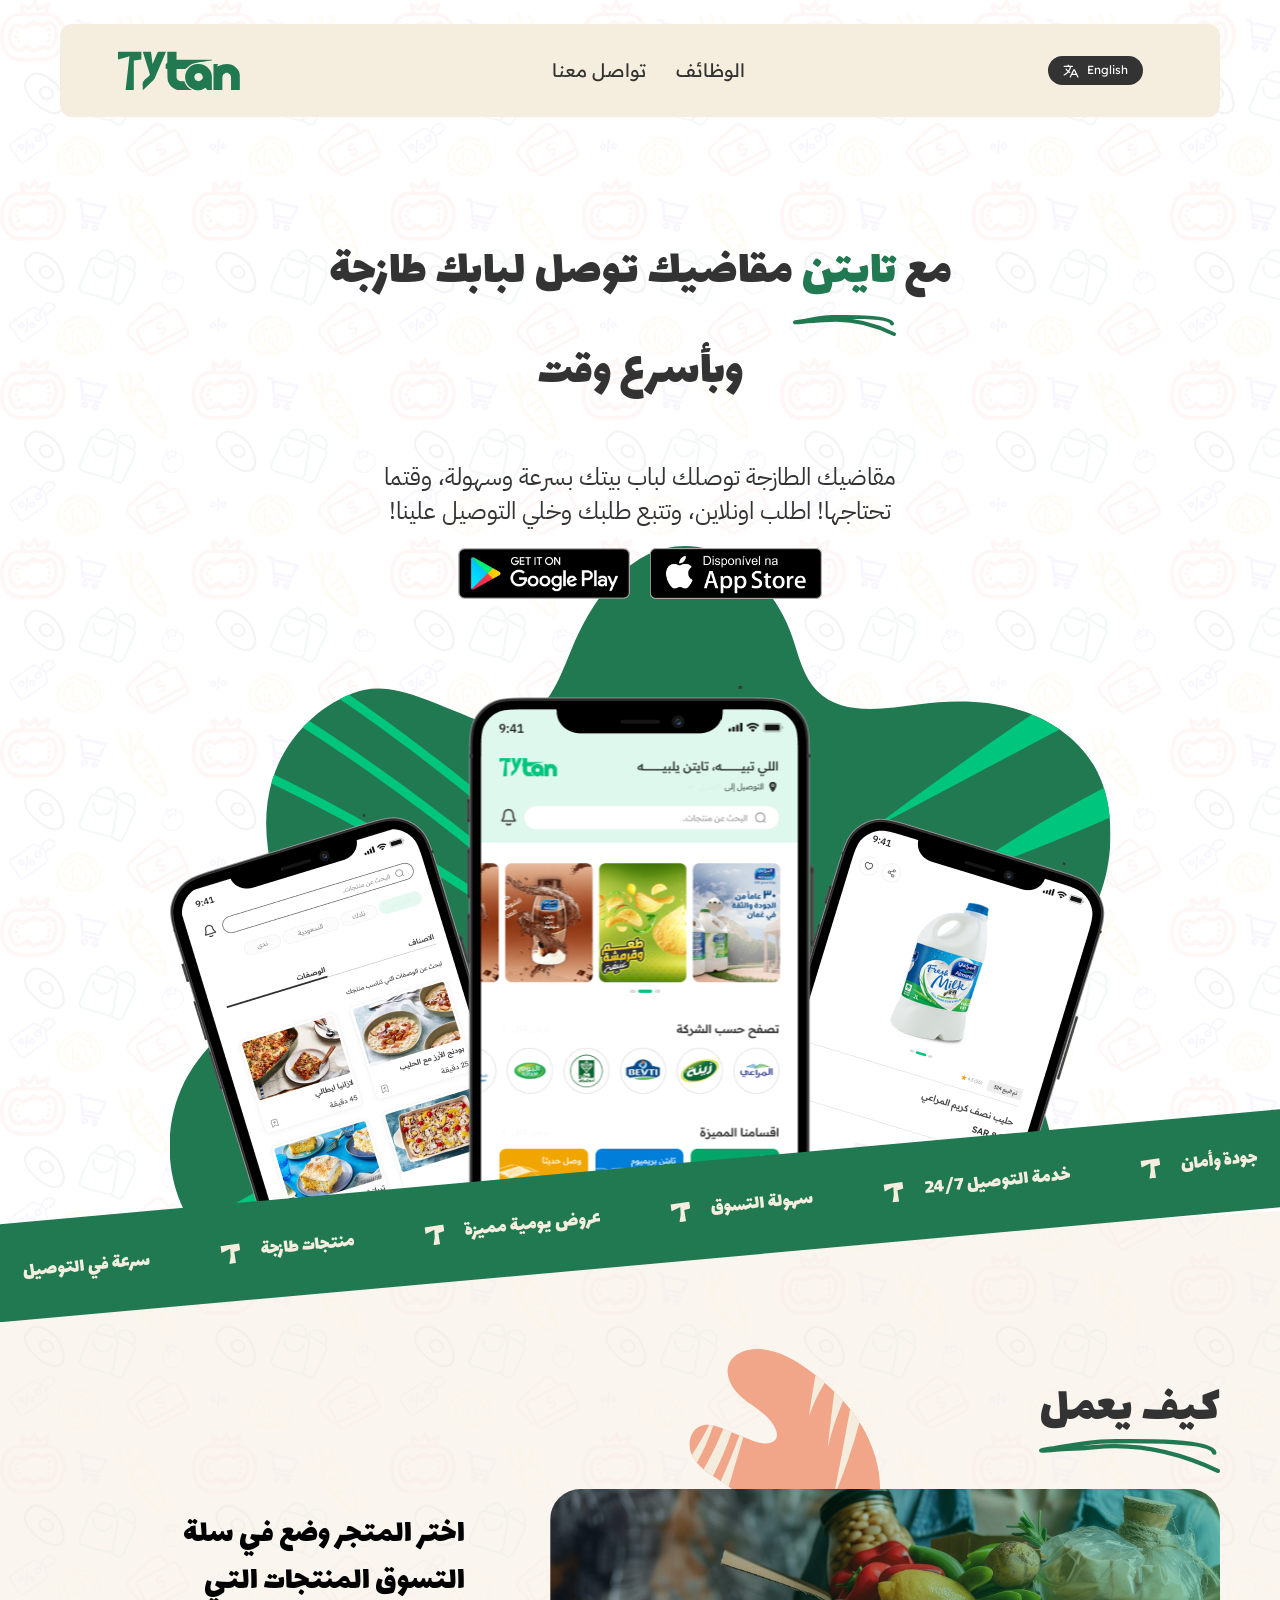
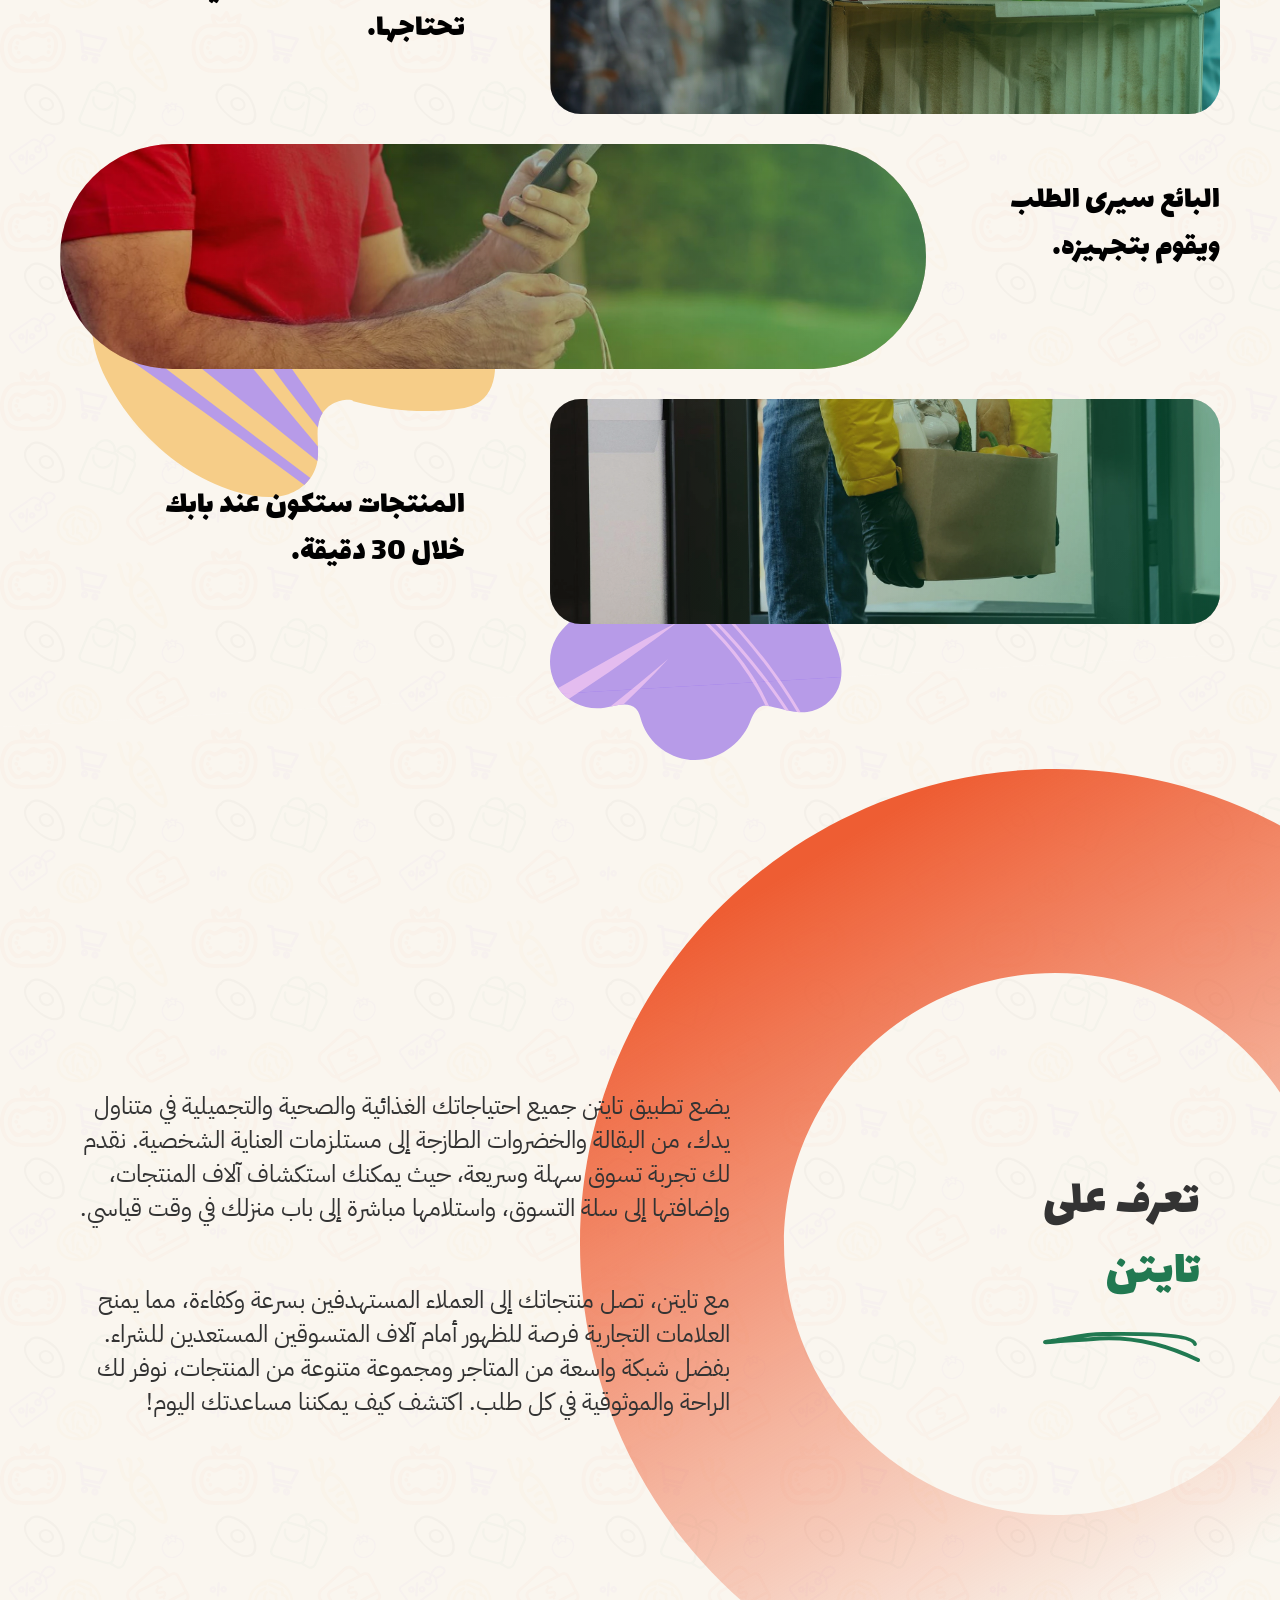
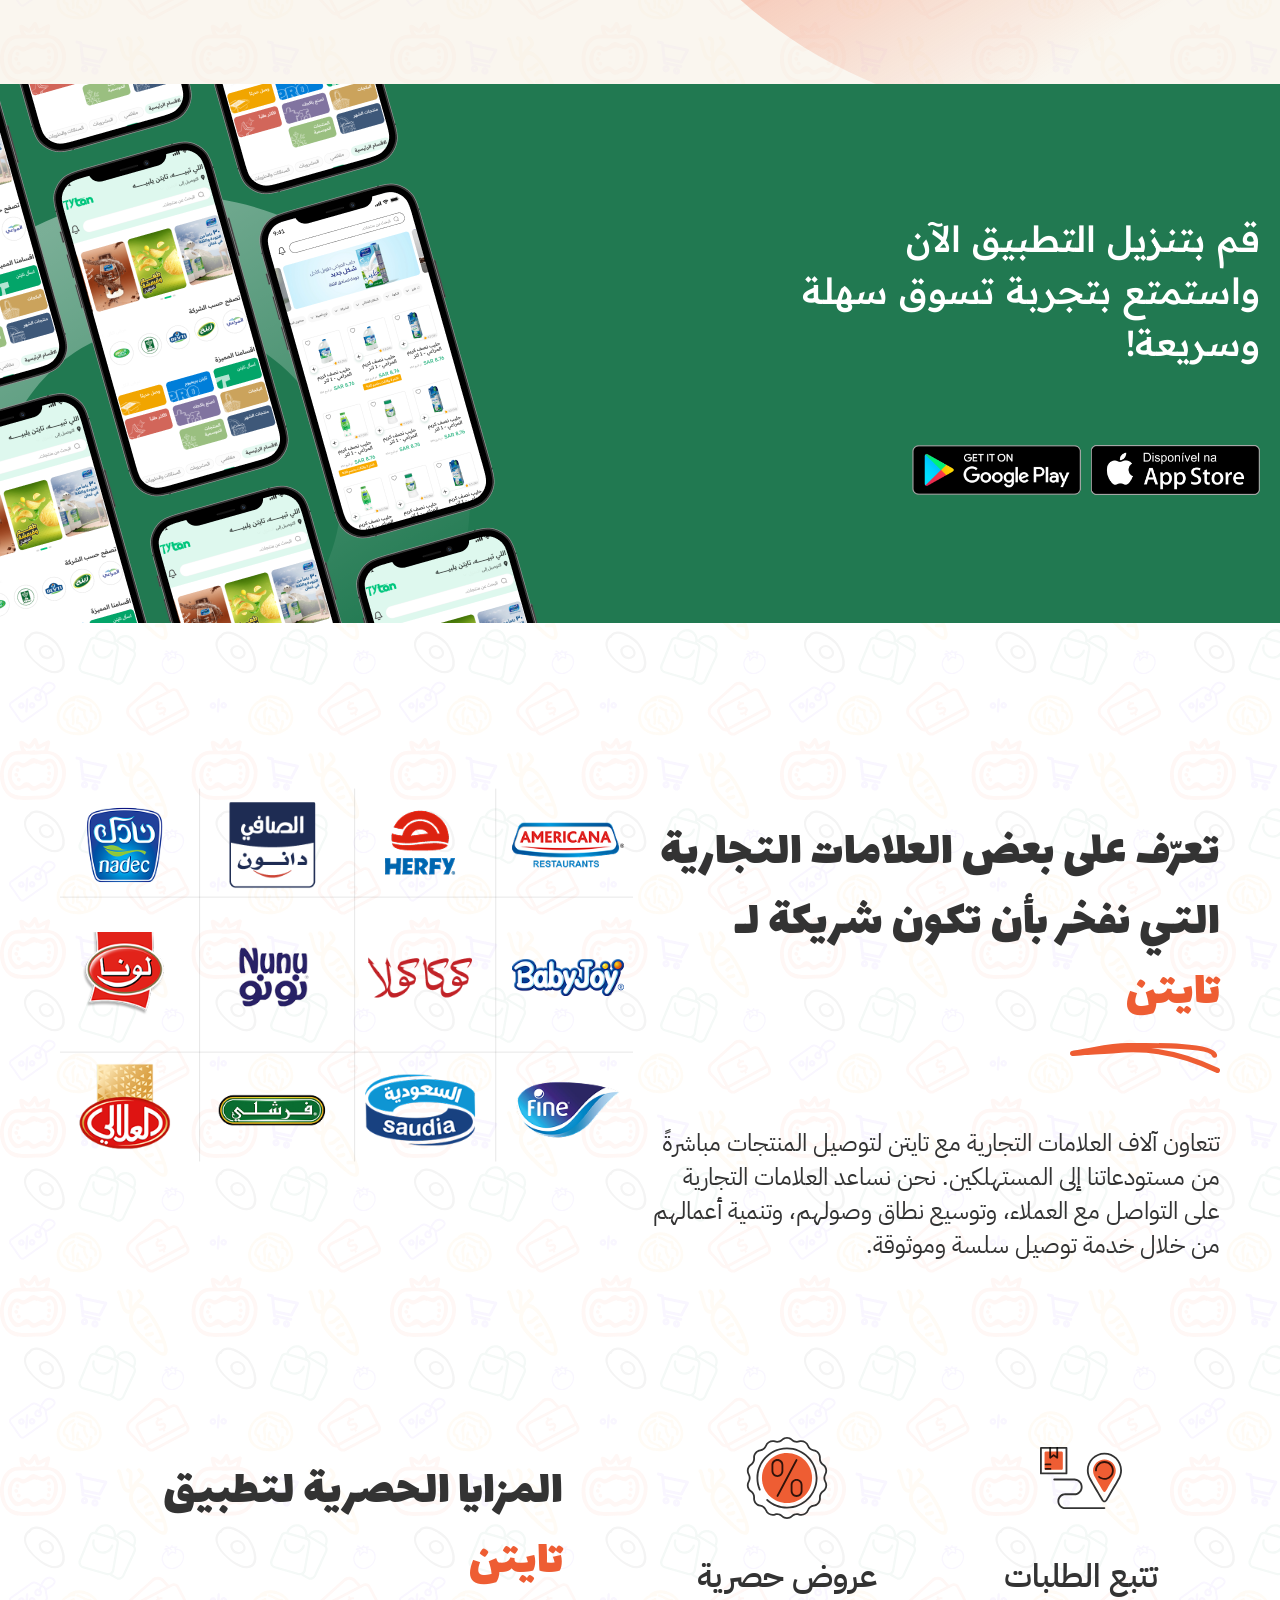
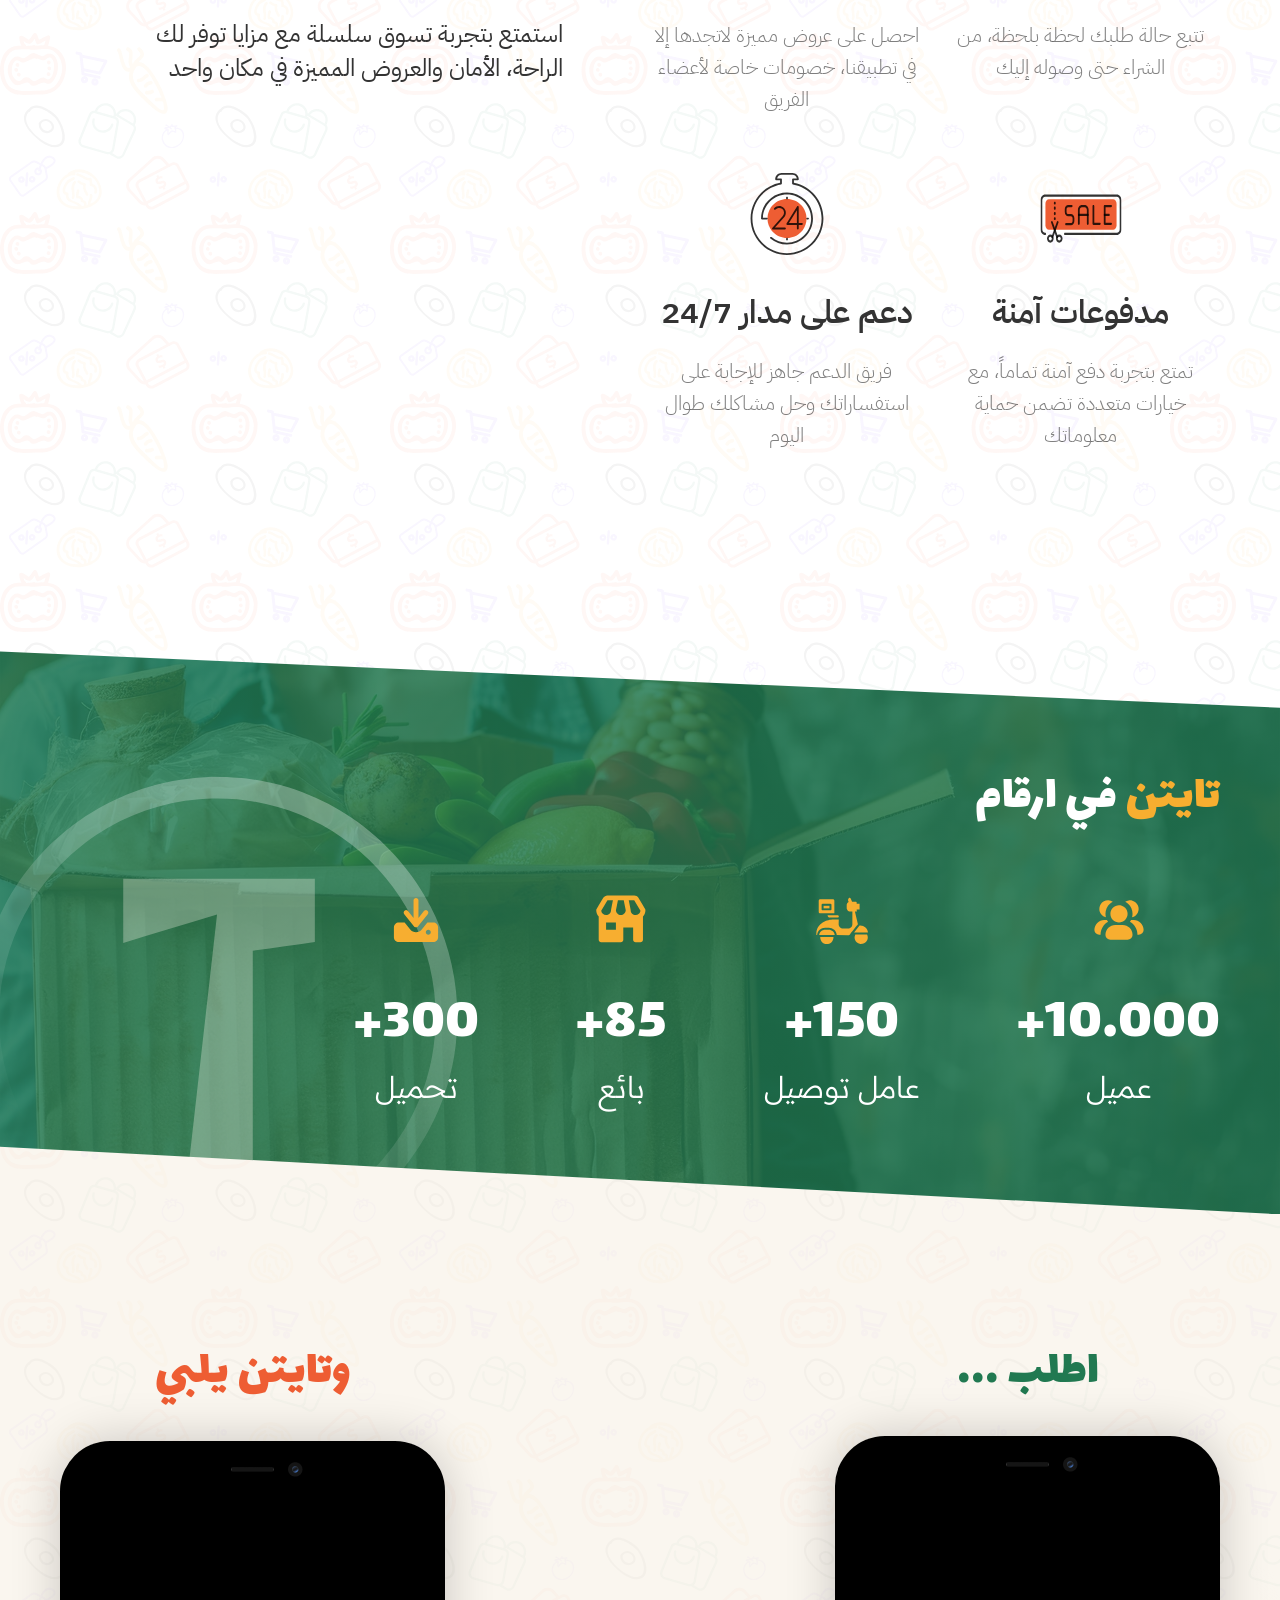
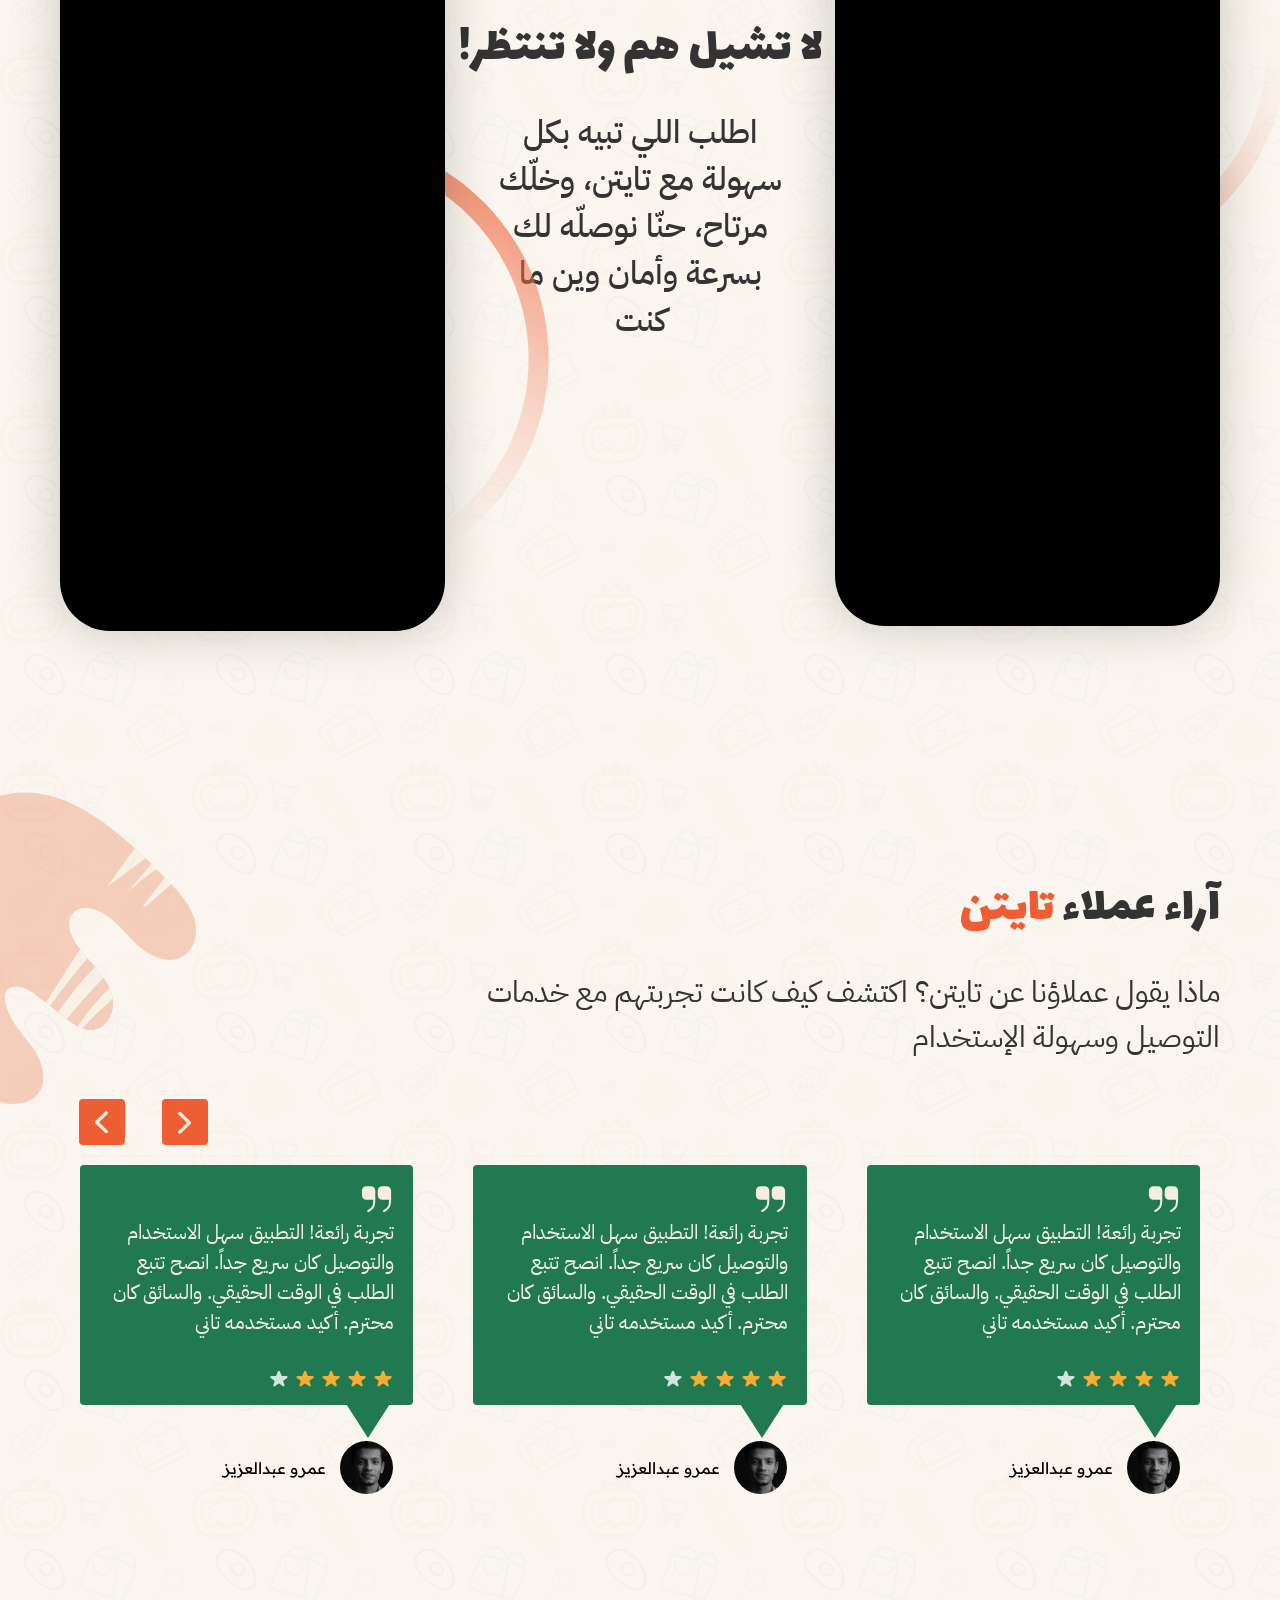
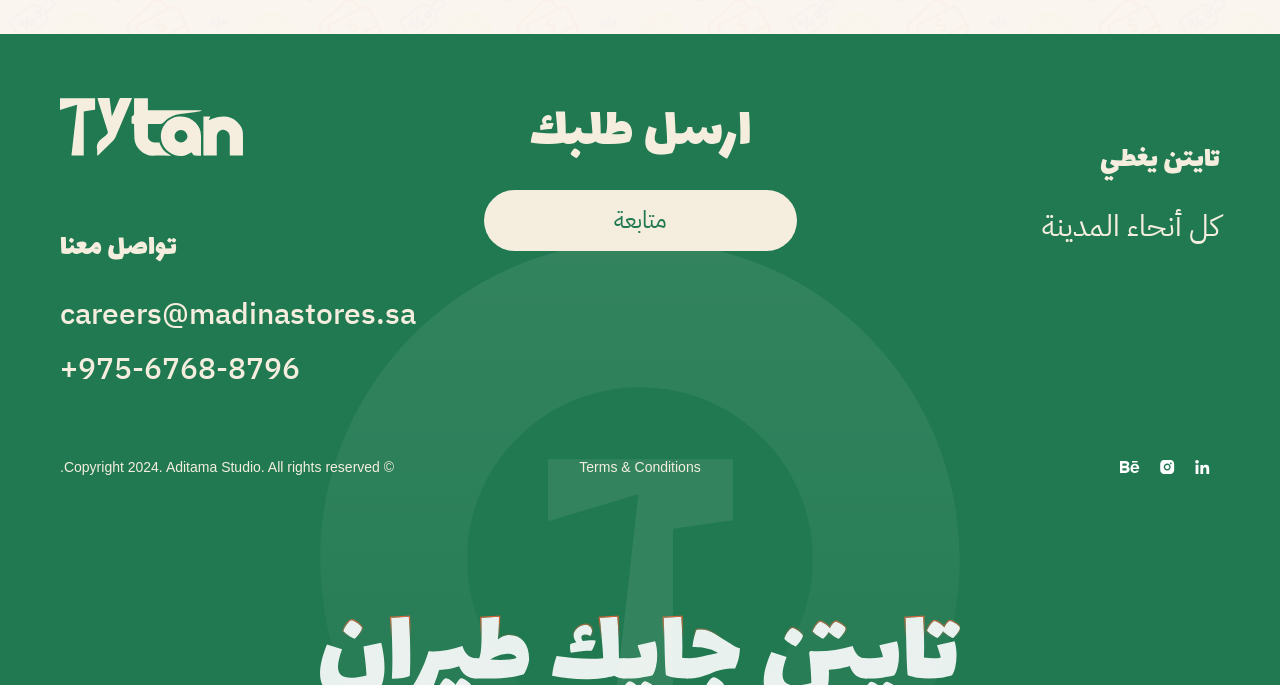
==== commit 8b1f51f5: "fixed spaces + font sizes" ====
--- a/index-ar.html
+++ b/index-ar.html
@@ -120,7 +120,7 @@
           <div class="row">
             <div class="col-lg-12">
               <div class="hero__text-block">
-                <h1 class="heading heading--primary u-margin-bottom-medium hero__primary">
+                <h1 class="heading heading--primary u-margin-bottom-large hero__primary">
                   مع                 <span class="heading--primary-underline">
                     <span class="u-color-green">تايتن</span>
                     <img src="img/hero-underline.svg" alt="">   
--- a/css/style.css
+++ b/css/style.css
@@ -1 +1,1393 @@
-@keyframes marquee{from{transform:translateX(calc(100vw + 64rem))}to{transform:translateX(-100%)}}@keyframes phone-left{0%{transform:translate(3rem, 3rem);opacity:0}100%{transform:translate(0, 0);opacity:1}}@keyframes phone-middle{0%{transform:translate(-50%, 3rem);opacity:0}100%{transform:translate(-50%, 0);opacity:1}}@keyframes phone-right{0%{transform:translate(-3rem, 3rem);opacity:0}100%{transform:translate(0, 0);opacity:1}}*,*::after,*::before{margin:0;padding:0;box-sizing:inherit}html{font-size:62.5%;scroll-behavior:smooth}body{box-sizing:border-box;background-image:url("../img/single-repeatable-block.svg");background-size:39rem;background-blend-mode:multiply}::-moz-selection{background-color:#217951;color:#ffffff}::selection{background-color:#217951;color:#ffffff}.container{max-width:155.8rem;padding:0 1rem}@media (max-width: 991px){.container{padding:0 2.5rem}}.heading{color:#F5EEDF}@media (max-width: 991px){.heading{text-align:center}}.heading--primary{color:#333333;font-family:"Lalezar", serif;font-style:normal;font-weight:400;font-size:6.4rem;line-height:7rem;text-rendering:optimizeLegibility;letter-spacing:0;font-weight:normal}@media (max-width: 991px){.heading--primary{font-size:5.2rem}}@media (max-width: 768px){.heading--primary{font-size:4.2rem;line-height:5rem;font-size:3.2rem}}@media (max-width: 576px){.heading--primary{font-size:3.4rem}}.heading--primary-underline{position:relative}.heading--primary-underline img{position:absolute;right:0;bottom:-2.5rem}@media (max-width: 991px){.heading--primary-underline img{right:unset;right:50%;transform:translateX(50%) translateY(5px)}}@media (max-width: 768px){.heading--primary-underline img{width:10rem}}.heading--primary-underline span{margin-bottom:4rem;display:inline-block}.heading--primary-underline-2{display:inline-block}.heading--primary-underline-block{display:block}.heading--primary-underline-block img{bottom:-0.5rem}.heading--primary-underline-block-2{display:block}.heading--primary-underline-block-2 img{left:0;right:unset;bottom:-5.5rem}@media (max-width: 991px){.heading--primary-underline-block-2 img{right:50%;transform:translateX(50%);left:unset}}@media (max-width: 768px){.heading--primary-underline-block-2 img{bottom:-2.5rem}}.heading--primary-green{color:#217951}.heading--secondary{color:#000000;font-family:'Lalezar', sans-serif;font-weight:400;font-size:3.3rem;line-height:4.7rem;letter-spacing:0}@media (max-width: 768px){.heading--secondary{font-size:2.8rem}}.heading--secondary span{color:#F5EEDF}.heading--tertiary{font-weight:500;font-size:3.2rem}.heading--tertiary--font-weight-700{font-weight:700}@media (max-width: 768px){.heading--tertiary{font-size:2.2rem}}.heading--tertiary span{color:#F5EEDF;font-weight:600}.heading--fourth{font-weight:500;font-size:2.4rem}@media (max-width: 768px){.heading--fourth{font-size:2.2rem}}.heading--fourth--back-green{background-color:#217951;color:#ffffff;padding:2.3rem 4rem}.heading--fourth small{font-size:1.4rem}.heading--fourth strong{margin-right:2.5rem}.heading--font-weight-500{font-weight:500}.heading--font-weight-700{font-weight:700}.heading--font-weight-600{font-weight:600}.paragraph{font-family:"IBM Plex Sans Arabic", serif;font-size:2.4rem;line-height:3.4rem;letter-spacing:0;font-weight:400;word-wrap:break-word;color:#333333}@media (max-width: 991px){.paragraph{text-align:center}}.paragraph--size-32{font-size:3.2rem}.paragraph--color-white{color:#ffffff}.paragraph--color-primary{color:#217951}.paragraph--color-secondary{color:#F5EEDF}.paragraph--font-weight-500{font-weight:500}.paragraph--font-weight-700{font-weight:700}.paragraph--font-weight-600{font-weight:600}.paragraph--s{font-size:1.4rem}.u-center-text{text-align:center}.u-text-left{text-align:left}.u-text-right{text-align:right}.u-margin-bottom-small{margin-bottom:1.6rem}.u-margin-bottom-medium{margin-bottom:2rem}.u-margin-bottom-medium--3{margin-bottom:3rem}.u-margin-bottom-large{margin-bottom:5.8rem}@media (max-width: 768px){.u-margin-bottom-large{margin-bottom:3rem}}.u-margin-top-small{margin-top:1.5rem}.u-margin-top-medium{margin-top:3rem}.u-margin-top-large{margin-top:5.8rem}@media (max-width: 768px){.u-margin-top-large{margin-top:3rem}}.u-margin-right-small{margin-right:2rem}.u-margin-right-medium{margin-right:5rem}.u-margin-right-large{margin-right:13.3rem}.u-margin-between-large{margin:0 15rem}.u-postion-relative{position:relative}.u-padding-4{padding:4rem}.u-height-100{height:100%}.u-padding-5{padding:5rem}.u-width-70{width:70%}@media (max-width: 991px){.u-width-70{width:100%}}.u-width-100{width:100%}@media (max-width: 991px){.u-width-100{width:50%}}.u-margin-auto{margin:0 auto}.u-line{display:block;width:100%;height:1px;background-color:#003a404d}.u-display-block{display:block !important}.u-color-white{color:#ffffff}.u-color-green{color:#217951}.u-color-orange{color:#EE5D33}.u-color-yellow{color:#F7AE30}.u-float-left{float:left}.u-float-right{float:right}.btn{display:inline-block;outline:none;border:none;border-radius:8px;padding:0.5rem 2.4rem;transform:translateY(0);transition:all 0.2s ease-in-out;font-family:'IBM Plex Sans Arabic', sans-serif}.btn-primary{font-weight:400;font-size:2.4rem;line-height:3.12rem;letter-spacing:0;color:#217951;background-color:#F5EEDF;padding:1.5rem 13rem;border-radius:50px}@media (max-width: 576px){.btn-primary{width:100%;padding:1.5rem 2rem}}.btn-primary:hover{background-color:#F5EEDF !important;transform:translateY(-3px);color:#217951 !important}.btn-primary:active{background-color:#F5EEDF !important;transform:translateY(2px);color:#217951 !important;box-shadow:0px 1px 1px 1px #32475c54}.btn--no-animate:hover{transform:translateX(0) !important}.btn--no-animate:active{transform:translateX(0) !important}.btn-lang{direction:ltr;padding:0.7rem 1.5rem;background-color:#333333 !important;color:#ffffff !important;font-family:Readex Pro;font-weight:400;font-size:1.177rem;line-height:1.471rem;letter-spacing:0;border-radius:50px}.btn-lang img{width:1.54rem;height:1.39rem;margin-right:0.5rem}.btn-text{font-size:1.5rem;font-weight:600;color:#217951;text-decoration:none}.btn-text img{transition:all 0.15s ease-in-out}.btn-text:hover{color:#217951}.btn-text:hover img{transform:translateX(0.5rem)}.btn-text--no-animate:hover img{transform:translateX(0rem)}.testimonial{padding:20px}.testimonial__content{background-color:#217951;border-radius:4px;padding:1.6rem 1.9rem;position:relative;margin-bottom:3.6rem}.testimonial__content::after{content:'';position:absolute;bottom:-3.3rem;right:0;width:0;height:0;border-left:4.5rem solid transparent;border-right:4.5rem solid transparent;border-top:7rem solid #217951;z-index:-1}.testimonial__quote{color:#F5EEDF;font-family:'IBM Plex Sans Arabic', sans-serif;font-weight:400;font-size:2rem;line-height:3rem;letter-spacing:0;margin-bottom:3.1rem}.testimonial__rating{display:flex;gap:4px}.testimonial__star{color:#FFB800;font-size:18px}.testimonial__author{display:flex;align-items:center;padding-right:20px}.testimonial__avatar{border-radius:50%;margin-left:12px;-o-object-fit:cover;object-fit:cover}.testimonial__name{color:#000000;font-family:'Readex Pro', sans-serif;font-weight:400;font-size:1.6rem;line-height:2rem;letter-spacing:0;margin-right:1.4rem}.testimonial__nav-arrows-group{display:flex;justify-content:end;margin-top:3rem}@media (max-width: 991px){.testimonial__nav-arrows-group{justify-content:start}}.testimonial__arrow{border-radius:4px;background-color:#EE5D33;width:4.6rem;height:4.6rem;display:flex;justify-content:center;align-items:center;margin:0 1.85rem;-webkit-user-select:none;-moz-user-select:none;user-select:none;cursor:pointer;transition:all 100ms ease-in-out}.testimonial__arrow:hover{transform:scale(1.1)}.testimonial__arrow:active{transform:scale(1.05)}.testimonial__arrow img{width:1.3rem;height:auto}.testimonial__arrow--next img{transform:rotate(180deg)}.testimonial__photo-box{width:5.3rem;height:5.3rem}.testimonial__icon{width:3.5rem !important}.feature{font-family:'IBM Plex Sans Arabic', sans-serif;display:flex;flex-direction:column;justify-content:center;align-items:center;text-align:center}@media (max-width: 991px){.feature{margin:2rem 0}}.feature__title{font-family:inherit;font-weight:600;font-size:3.2rem;line-height:4.8rem;letter-spacing:0;color:#333333;margin-bottom:1.9rem}.feature__text{font-family:inherit;font-weight:300;font-size:2rem;line-height:3.2rem;letter-spacing:0;color:#00000080;text-align:center}.feature__icon{height:8.2rem;width:8.2rem;margin-bottom:3.3rem}.numbers{display:flex;flex-direction:column;align-items:center;justify-content:center}@media (max-width: 768px){.numbers{margin:3rem 0}}.numbers__container{display:flex;justify-content:space-between}@media (max-width: 768px){.numbers__container{flex-direction:column}}.numbers__icon{width:6rem;height:6rem;margin-bottom:3.7rem}.numbers__digits{font-family:'Lalezar', sans-serif;font-weight:400;font-size:6rem;line-height:7.4rem;letter-spacing:0;color:#ffffff;margin-bottom:1rem}.numbers__text{font-family:'Readex Pro', sans-serif;font-weight:300;font-size:3rem;line-height:3.2rem;letter-spacing:0;color:#ffffff}.phone{position:relative;width:38.5rem;height:79rem;background:#000;border-radius:50px;overflow:hidden;padding:14px;box-shadow:0 0 50px rgba(0,0,0,0.2);z-index:100}@media (max-width: 1200px){.phone{width:30rem;height:62rem}}.phone__title{width:38.5rem;text-align:center;margin-bottom:2.9rem}@media (max-width: 991px){.phone__title{width:100%}}.phone__notch{position:absolute;top:11px;left:50%;transform:translateX(-50%);width:20rem;height:3rem;background:url("../img/phone-notch.png");border-bottom-left-radius:20px;border-bottom-right-radius:20px;z-index:2}.phone__screen{width:100%;height:100%;border-radius:35px;overflow:hidden;position:relative;background:#fff}.phone__video-container{width:100%;height:100%;display:flex;justify-content:center;align-items:center;background:#000}.phone__video{width:100%;height:100%;-o-object-fit:cover;object-fit:cover}.phone__video--main{width:auto;height:76.9rem;-o-object-fit:contain;object-fit:contain;box-shadow:0 0 30px rgba(0,0,0,0.3)}@media (max-width: 991px){.phone__video--main{height:59.65rem}}.phone__video--background{width:100%;height:100%;-o-object-fit:cover;object-fit:cover}.phone__wrap{position:relative}@media (max-width: 991px){.phone__wrap{display:flex;flex-direction:column;justify-content:center;align-items:center}}.phone__shape{position:absolute}.phone__shape--1{left:0;top:9rem}.phone__shape--2{top:40rem;left:12%}.footer{position:relative;background-color:#217951;padding:6.4rem 0 20rem 0;margin-top:-10rem;color:#F5EEDF}@media (max-width: 991px){.footer{padding:6.4rem 0 12rem 0}}.footer .container{z-index:20;position:relative}.footer::after{content:"";display:block;position:absolute;background-image:url(../img/footer-t.svg);background-repeat:no-repeat;background-position:bottom;background-size:50%;width:100%;height:100%;right:50%;transform:translateX(50%);bottom:0;z-index:10}@media (max-width: 991px){.footer::after{background-size:100%}}.footer::before{content:"";display:block;position:absolute;background-image:url(../img/footer-text.svg);background-repeat:no-repeat;background-position:bottom;background-size:50%;width:100%;height:100%;right:50%;transform:translateX(50%);bottom:0;z-index:10}@media (max-width: 991px){.footer::before{background-size:90%}}.footer__title{font-family:'Lalezar', sans-serif;font-weight:400;font-size:3rem;line-height:4.5rem;letter-spacing:0;color:inherit;margin-bottom:2rem}.footer__locations-box{margin:4rem 0}.footer__locations{font-family:'IBM Plex Sans Arabic', sans-serif;font-weight:400;font-size:3rem;line-height:4.5rem;letter-spacing:0;color:inherit;list-style:none}.footer__heading{font-family:Lalezar;font-weight:400;font-size:5.736rem;line-height:7.169rem;letter-spacing:0;color:inherit;margin-bottom:2rem}.footer__contact-box{text-align:left}@media (max-width: 991px){.footer__contact-box{text-align:right}}.footer__send{text-align:center}.footer__contact{font-family:'IBM Plex Sans Arabic', sans-serif;font-weight:500;font-size:3rem;line-height:4.5rem;letter-spacing:0;color:inherit;word-break:break-all}@media (max-width: 576px){.footer__contact{font-size:2rem}}.footer__logo{margin-bottom:6.9rem}@media (max-width: 991px){.footer__logo{margin-bottom:4.5rem}}.footer__social-links{list-style:none;display:flex}@media (max-width: 991px){.footer__social-links{justify-content:center;margin-bottom:2rem;padding-left:0}}.footer__social-links li{margin:0 1rem}.footer__terms-and-conditions{font-family:'Arial', sans-serif;font-weight:400;font-size:1.4rem;line-height:1.61rem;letter-spacing:0}.footer__copy-rights{font-family:'Arial', sans-serif;font-weight:400;font-size:1.4rem;line-height:1.61rem;letter-spacing:0}@media (max-width: 991px){.footer__copy-rights{text-align:center}}.footer__show-mobile{display:none}@media (max-width: 991px){.footer__show-mobile{display:block}}.footer__hide-mobile{display:inline-block;text-align:center}@media (max-width: 991px){.footer__hide-mobile{display:none}}.header{display:flex;padding:2.4rem 0}@media (max-width: 991px){.header__logo img{height:2rem}}.header__cta{display:flex}.header__cta .dropdown-toggle::after{display:none}.header__cta--mobile{display:none;margin-right:1rem}.header__cta--desktop{display:flex}@media (max-width: 991px){.header__cta--desktop{display:none}}.header__cta-wrap{display:flex}.nav-link{color:#333333;margin:0 1rem;font-family:Readex Pro;font-weight:400;font-size:1.854rem;line-height:2.317rem;letter-spacing:0%}.nav-link img{margin-right:5px}.navbar-nav .dropdown-menu{position:absolute}.navbar-nav{background-color:#F5EEDF;padding:1.5rem 5rem;border-radius:1.2rem}@media (max-width: 991px){.navbar-nav{justify-content:center;align-items:center}}@media (max-width: 576px){.navbar-nav{padding:1.5rem 3rem}}.navbar-nav .active{color:#217951 !important}.navbar-collapse{display:flex;justify-content:center}.navbar-show-mobile{display:none}@media (max-width: 991px){.navbar-show-mobile{display:block}}.hero{padding:10.1rem 0 5rem 0;background-blend-mode:multiply}@media (max-width: 768px){.hero{padding:5rem 0 5rem 0}}.hero__text-block{display:flex;justify-content:center;flex-direction:column;align-items:center;position:relative;z-index:40}@media (max-width: 991px){.hero__text-block{text-align:center}}.hero__primary{text-align:center;width:60%}@media (max-width: 991px){.hero__primary{width:100%}}.hero__cta{display:flex;justify-content:center;align-items:baseline}.hero__cta--apple{width:17.2rem;margin:0 1rem}.hero__cta--apple img{width:100%}@media (max-width: 576px){.hero__cta--apple{width:50%}}.hero__cta--google{width:17.2rem;margin:0 1rem}.hero__cta--google img{width:100%}@media (max-width: 576px){.hero__cta--google{width:50%}}.hero__text{width:45%;text-align:center}@media (max-width: 991px){.hero__text{width:100%}}.hero__phones-container{position:relative;z-index:500;height:100%;max-width:96rem;margin:0 auto}@media (max-width: 991px){.hero__phones-container{max-width:50rem}}@media (max-width: 576px){.hero__phones-container{width:100%}}.hero__phone{position:absolute}@media (max-width: 991px){.hero__phone{width:40%}}@media (max-width: 576px){.hero__phone{width:40%}}.hero__phone--1{left:0;bottom:0;z-index:20;opacity:0;animation:phone-left 1s ease-in-out 0.3s 1 normal forwards}.hero__phone--2{left:50%;transform:translateX(-50%);bottom:0;z-index:30;opacity:0;animation:phone-middle 1s ease-in-out 0.5s 1 normal forwards}.hero__phone--3{right:0;bottom:0;z-index:10;opacity:0;animation:phone-right 1s ease-in-out 0.7s 1 normal forwards}.hero__shape-container{position:relative;height:60rem;transform:translateY(1rem)}@media (max-width: 991px){.hero__shape-container{height:30rem}}.hero__shape--1{position:absolute;bottom:0;left:50%;transform:translateX(-50%);z-index:20}.hero__shape--2{position:absolute;left:50%;transform:translateX(-50%);z-index:10;bottom:0}@media (max-width: 991px){.hero__shape--2{height:30rem}}@media (max-width: 576px){.hero__shape--2{height:auto;width:100%}}.hero__banner{position:absolute;background-color:#217951;padding:8rem 0;width:100%;left:0;transform:translateY(-9.3rem);z-index:40;overflow:hidden;-webkit-clip-path:polygon(0 54%, 100% 0, 100% 46%, 0% 100%);clip-path:polygon(0 54%, 100% 0, 100% 46%, 0% 100%)}@media (max-width: 1400px){.hero__banner{font-size:2rem;transform:translateY(-9rem)}}@media (max-width: 1200px){.hero__banner{-webkit-clip-path:unset;clip-path:unset;padding:2rem 0;transform:translateY(0)}}@media (max-width: 768px){.hero__banner{padding:2rem 0}}.hero__banner-container{display:flex;justify-content:space-between;align-items:center;max-width:155rem;margin:0 auto;padding:0 20px;transform:rotate(-3.38deg)}@media (max-width: 1400px){.hero__banner-container{transform:rotate(-5.3deg)}}@media (max-width: 1200px){.hero__banner-container{transform:rotate(0)}}@media (max-width: 768px){.hero__banner-container{animation:marquee 10s linear infinite;flex-shrink:0}}.hero__banner-item{color:#F5EEDF;display:flex;justify-content:center;align-items:center;text-align:center;position:relative;font-family:'Lalezar', sans-serif;font-weight:400;font-size:3.192rem;line-height:5.32rem;letter-spacing:0}.hero__banner-item:not(:last-child)::after{content:'';display:inline-block;width:30px;height:30px;background-image:url("../img/shape-letter-t.svg");background-repeat:no-repeat;background-position:center;background-size:contain;margin-right:2.2rem}@media (max-width: 1400px){.hero__banner-item:not(:last-child)::after{width:20px;height:20px;margin-right:2rem}}@media (max-width: 1400px){.hero__banner-item{font-size:2rem}}@media (max-width: 991px){.hero__banner-item{font-size:1.2rem}}@media (max-width: 768px){.hero__banner-item{display:flex;justify-content:center;align-items:center;font-size:1.5rem;flex-shrink:0;margin:0 2rem}}.features{padding-bottom:20rem}@media (max-width: 991px){.features__column-reverse{flex-direction:column-reverse}}@media (max-width: 991px){.features{direction:rtl}}.features__text{padding:0 7rem 0 17rem;margin-top:2rem}@media (max-width: 991px){.features__text{padding:1rem 0;text-align:center}}.section-app{position:relative;padding:8rem 0}.section-app::after{content:'';position:absolute;width:100%;height:100%;top:0;background-color:rgba(245,238,223,0.5);transform:skewY(356.6deg);z-index:-1}.section-app__image-container{height:22.5rem;overflow:hidden;position:relative}.section-app__image-container::after{content:"";display:block;position:absolute;top:0;width:100%;height:100%;background:linear-gradient(94.42deg, rgba(0,198,125,0) 14.78%, rgba(0,198,125,0.3) 97.26%),linear-gradient(0deg, rgba(0,0,0,0.2), rgba(0,0,0,0.2))}.section-app__image-container--radius-1{border-radius:3.1rem}.section-app__image-container--radius-2{border-radius:2000px}.section-app__image{width:100%;position:absolute}.section-app__image--1{top:-6rem;transform:scaleX(-1)}@media (max-width: 991px){.section-app__image--1{right:0}}@media (max-width: 576px){.section-app__image--1{right:0;bottom:0;top:unset;margin-top:0 !important;width:150%}}.section-app__image--2{top:-23rem;transform:scaleX(-1)}@media (max-width: 991px){.section-app__image--2{right:0}}@media (max-width: 576px){.section-app__image--2{right:0;top:-4rem;margin-top:0;bottom:0;top:unset}}.section-app__image--3{top:-19rem}@media (max-width: 1400px){.section-app__image--3{top:-12rem}}@media (max-width: 991px){.section-app__image--3{right:0;top:-2rem;margin-top:0 !important}}@media (max-width: 576px){.section-app__image--3{bottom:0;top:unset;margin-top:0 !important;width:150%}}.section-app__shape{position:absolute;z-index:-1}.section-app__shape--1{top:-1rem;left:9rem}@media (max-width: 991px){.section-app__shape--1{width:20%;top:unset;bottom:-5rem;right:1rem}}.section-app__shape--2{top:1rem;left:1%}@media (max-width: 991px){.section-app__shape--2{width:20%}}.section-app__shape--3{left:0;top:8rem}@media (max-width: 991px){.section-app__shape--3{width:20%}}.section-app__photo-box{display:flex;justify-content:center;flex-direction:column;height:100%;margin-top:3rem;position:relative}@media (max-width: 991px){.section-app__photo-box{text-align:center;height:unset}}@media (max-width: 991px){.section-app img{margin-top:5rem}}.section-app__text-box{display:flex;justify-content:center;flex-direction:column;height:100%}.section-app__text-box--margin{margin-top:7rem;padding:0 7rem}@media (max-width: 991px){.section-app__text-box--margin{margin-top:1rem}}.section-app__text-box--margin-2{margin-top:5rem;padding:0 7rem 0 19rem}@media (max-width: 991px){.section-app__text-box--margin-2{margin-top:1rem}}.section-app__text-box--padding{padding-left:7rem}.section-app__text-box--desktop{display:flex}@media (max-width: 991px){.section-app__text-box--desktop{display:none}}.section-app__text-box--mobile{display:none}@media (max-width: 991px){.section-app__text-box--mobile{display:block;height:auto}}@media (max-width: 991px){.section-app__text-box{text-align:center;padding:2rem 0}}.section-about-us{position:relative;padding:40rem 0 30rem 0;background-image:url(../img/shape-letter-O.svg);background-repeat:no-repeat;background-position:right 8rem;background-size:70rem}@media (max-width: 991px){.section-about-us{background-size:30rem;padding:17rem 0 12rem 0}}.section-about-us::after{content:'';position:absolute;width:100%;height:100%;top:0;background-color:rgba(245,238,223,0.5);transform:skewY(356.6deg);z-index:-1}.section-about-us__title{height:100%;display:flex;align-items:center;padding:2rem}.download{position:relative;background-color:#217951;margin-top:-3.5%;overflow:hidden}.download::before{content:'';position:absolute;left:0;bottom:0;width:47rem;height:46.5rem;background:url("../img/shape-letter-O-gray.svg") center/contain no-repeat}.download__container{max-width:155.8rem;margin:0 auto;padding:0 20px;display:flex;align-items:center;justify-content:space-between}@media (max-width: 991px){.download__container{flex-direction:column;text-align:center;padding:5rem 1rem}}.download__phones{flex:0 0 60%;position:relative}@media (max-width: 991px){.download__phones{margin-bottom:2rem;display:none}}.download__content{flex:0 0 40%;text-align:right;color:#ffffff}@media (max-width: 991px){.download__content{text-align:center}}.download__title{font-family:'Readex Pro', sans-serif;font-weight:500;font-size:3.6rem;line-height:5.2rem;letter-spacing:0;margin-bottom:7.6rem}@media (max-width: 991px){.download__title{font-size:2rem}}.download__stores{display:flex;gap:1rem}@media (max-width: 991px){.download__stores{justify-content:center}}.download__store-link{display:inline-block;transition:transform 0.3s ease}.download__store-link:hover{transform:translateY(-5px)}.download__store-image{height:50px;width:auto}@media (max-width: 576px){.download__store-image{width:100%;height:auto}}.section-partners{padding:16.5rem 0}@media (max-width: 991px){.section-partners{padding:10.5rem 0}}.section-partners__photo-box{position:relative}@media (max-width: 991px){.section-partners__photo-box{margin:1rem 0}}.section-partners__photo-box img{width:100%}.section-partners__photo-window{position:absolute;top:0;left:0}.section-numbers{position:relative;padding:11.1rem 0;background-image:linear-gradient(rgba(33,121,81,0.83), rgba(33,121,81,0.83)),url(../img/photo-1.png);-webkit-clip-path:polygon(0 0, 100% 10%, 100% 100%, 0 88%);clip-path:polygon(0 0, 100% 10%, 100% 100%, 0 88%);background-position-y:39%;background-size:cover}@media (max-width: 991px){.section-numbers{-webkit-clip-path:unset;clip-path:unset}}.section-numbers::before{content:'';position:absolute;left:0;bottom:0;width:47rem;height:46.5rem;background:url("../img/shape-letter-t-circle.svg") center/contain no-repeat;z-index:-1}@media (max-width: 1400px){.section-numbers::before{opacity:0.3}}@media (max-width: 768px){.section-numbers::before{display:none}}@media (max-width: 768px){.section-numbers{-webkit-clip-path:unset;clip-path:unset}}.section-phones{position:relative;padding:12.3rem 0}@media (max-width: 768px){.section-phones{padding:8.3rem 0}}.section-phones::after{content:'';position:absolute;width:100%;height:100%;top:-5%;background-color:rgba(245,238,223,0.5);transform:skewY(361.6deg);z-index:-1}@media (max-width: 991px){.section-phones::after{transform:unset;top:0}}.section-phones__text{display:flex;justify-content:center;align-items:center;flex-direction:column;height:100%;text-align:center}@media (max-width: 991px){.section-phones__text{margin:2rem 0}}@media (max-width: 1200px){.section-phones__text h1{font-size:3rem}}.section-phones__text p{font-family:'IBM Plex Sans Arabic', sans-serif;font-weight:500;font-size:3.2rem;line-height:4.7rem;letter-spacing:0;padding:0 4rem}@media (max-width: 1200px){.section-phones__text p{font-size:2rem}}.section-testimonials{position:relative;padding:12rem 0 22rem 0}@media (max-width: 1200px){.section-testimonials{padding:5rem 0 20rem 0}}.section-testimonials::after{content:'';position:absolute;width:100%;height:100%;top:-5.7rem;background-color:rgba(245,238,223,0.5);transform:skewY(-358.4deg);z-index:-1}@media (max-width: 1200px){.section-testimonials::after{top:-4.8rem}}@media (max-width: 991px){.section-testimonials::after{transform:unset;top:0}}@media (max-width: 768px){.section-testimonials::after{transform:unset;top:0}}.section-testimonials::before{content:"";position:absolute;display:block;top:1rem;left:0;width:30rem;height:34rem;background-repeat:no-repeat;background-image:url(../img/shape-5.svg);z-index:-1}.section-testimonials__text{max-width:79rem}.section-testimonials__text p{font-family:'IBM Plex Sans Arabic', sans-serif;font-weight:400;font-size:3rem;line-height:4.5rem;letter-spacing:0}
+@keyframes marquee {
+  from {
+    transform: translateX(calc(100vw + 64rem)); }
+  to {
+    transform: translateX(-100%); } }
+
+@keyframes phone-left {
+  0% {
+    transform: translate(3rem, 3rem);
+    opacity: 0; }
+  100% {
+    transform: translate(0, 0);
+    opacity: 1; } }
+
+@keyframes phone-middle {
+  0% {
+    transform: translate(-50%, 3rem);
+    opacity: 0; }
+  100% {
+    transform: translate(-50%, 0);
+    opacity: 1; } }
+
+@keyframes phone-right {
+  0% {
+    transform: translate(-3rem, 3rem);
+    opacity: 0; }
+  100% {
+    transform: translate(0, 0);
+    opacity: 1; } }
+
+*,
+*::after,
+*::before {
+  margin: 0;
+  padding: 0;
+  box-sizing: inherit; }
+
+html {
+  font-size: 62.5%;
+  scroll-behavior: smooth; }
+
+body {
+  box-sizing: border-box;
+  background-image: url("../img/single-repeatable-block.svg");
+  background-size: 39rem;
+  background-blend-mode: multiply; }
+
+::selection {
+  background-color: #217951;
+  color: #ffffff; }
+
+.container {
+  max-width: 155.8rem;
+  padding: 0 6rem; }
+  @media (max-width: 991px) {
+    .container {
+      padding: 0 2.5rem; } }
+
+.heading {
+  color: #F5EEDF; }
+  @media (max-width: 991px) {
+    .heading {
+      text-align: center; } }
+  .heading--primary {
+    color: #333333;
+    font-family: "Lalezar", serif;
+    font-style: normal;
+    font-weight: 400;
+    font-size: 5rem;
+    line-height: 7rem;
+    text-rendering: optimizeLegibility;
+    letter-spacing: 0;
+    font-weight: normal; }
+    @media (max-width: 991px) {
+      .heading--primary {
+        font-size: 5.2rem; } }
+    @media (max-width: 768px) {
+      .heading--primary {
+        font-size: 4.2rem;
+        line-height: 5rem;
+        font-size: 3.2rem; } }
+    @media (max-width: 576px) {
+      .heading--primary {
+        font-size: 3.4rem; } }
+  .heading--primary-underline {
+    position: relative; }
+    .heading--primary-underline img {
+      position: absolute;
+      right: 0;
+      bottom: -2.5rem;
+      width: 100%; }
+      @media (max-width: 991px) {
+        .heading--primary-underline img {
+          right: unset;
+          right: 50%;
+          transform: translateX(50%) translateY(5px); } }
+      @media (max-width: 768px) {
+        .heading--primary-underline img {
+          width: 10rem; } }
+    .heading--primary-underline span {
+      margin-bottom: 4rem;
+      display: inline-block; }
+      @media (max-width: 768px) {
+        .heading--primary-underline span {
+          width: 10rem; } }
+    .heading--primary-underline-2 {
+      display: inline-block; }
+    .heading--primary-underline-block {
+      display: block; }
+      .heading--primary-underline-block img {
+        bottom: -0.5rem;
+        width: 15rem; }
+        @media (max-width: 768px) {
+          .heading--primary-underline-block img {
+            bottom: 1.5rem;
+            width: 10rem; } }
+    .heading--primary-underline-block-2 {
+      display: block; }
+      .heading--primary-underline-block-2 img {
+        left: 0;
+        right: unset;
+        bottom: -5.5rem; }
+        @media (max-width: 991px) {
+          .heading--primary-underline-block-2 img {
+            right: 50%;
+            transform: translateX(50%);
+            left: unset; } }
+        @media (max-width: 768px) {
+          .heading--primary-underline-block-2 img {
+            bottom: -2.5rem; } }
+  .heading--primary-green {
+    color: #217951; }
+  .heading--secondary {
+    color: #000000;
+    font-family: 'Lalezar', sans-serif;
+    font-weight: 400;
+    font-size: 3.3rem;
+    line-height: 4.7rem;
+    letter-spacing: 0; }
+    @media (max-width: 768px) {
+      .heading--secondary {
+        font-size: 2.8rem; } }
+    .heading--secondary span {
+      color: #F5EEDF; }
+  .heading--tertiary {
+    font-weight: 500;
+    font-size: 3.2rem; }
+    .heading--tertiary--font-weight-700 {
+      font-weight: 700; }
+    @media (max-width: 768px) {
+      .heading--tertiary {
+        font-size: 2.2rem; } }
+    .heading--tertiary span {
+      color: #F5EEDF;
+      font-weight: 600; }
+  .heading--fourth {
+    font-weight: 500;
+    font-size: 2.4rem; }
+    @media (max-width: 768px) {
+      .heading--fourth {
+        font-size: 2.2rem; } }
+    .heading--fourth--back-green {
+      background-color: #217951;
+      color: #ffffff;
+      padding: 2.3rem 4rem; }
+    .heading--fourth small {
+      font-size: 1.4rem; }
+    .heading--fourth strong {
+      margin-right: 2.5rem; }
+  .heading--font-weight-500 {
+    font-weight: 500; }
+  .heading--font-weight-700 {
+    font-weight: 700; }
+  .heading--font-weight-600 {
+    font-weight: 600; }
+
+.paragraph {
+  font-family: "IBM Plex Sans Arabic", serif;
+  font-size: 2.4rem;
+  line-height: 3.4rem;
+  letter-spacing: 0;
+  font-weight: 400;
+  word-wrap: break-word;
+  color: #333333; }
+  @media (max-width: 991px) {
+    .paragraph {
+      text-align: center; } }
+  @media (max-width: 576px) {
+    .paragraph {
+      font-size: 2rem; } }
+  .paragraph--size-32 {
+    font-size: 3.2rem; }
+  .paragraph--color-white {
+    color: #ffffff; }
+  .paragraph--color-primary {
+    color: #217951; }
+  .paragraph--color-secondary {
+    color: #F5EEDF; }
+  .paragraph--font-weight-500 {
+    font-weight: 500; }
+  .paragraph--font-weight-700 {
+    font-weight: 700; }
+  .paragraph--font-weight-600 {
+    font-weight: 600; }
+  .paragraph--s {
+    font-size: 1.4rem; }
+
+.u-center-text {
+  text-align: center; }
+
+.u-text-left {
+  text-align: left; }
+
+.u-text-right {
+  text-align: right; }
+
+.u-margin-bottom-small {
+  margin-bottom: 1.6rem; }
+
+.u-margin-bottom-medium {
+  margin-bottom: 2rem; }
+  .u-margin-bottom-medium--3 {
+    margin-bottom: 3rem; }
+
+.u-margin-bottom-large {
+  margin-bottom: 5.8rem; }
+  @media (max-width: 768px) {
+    .u-margin-bottom-large {
+      margin-bottom: 3rem; } }
+
+.u-margin-top-small {
+  margin-top: 1.5rem; }
+
+.u-margin-top-medium {
+  margin-top: 3rem; }
+
+.u-margin-top-large {
+  margin-top: 5.8rem; }
+  @media (max-width: 768px) {
+    .u-margin-top-large {
+      margin-top: 3rem; } }
+
+.u-margin-right-small {
+  margin-right: 2rem; }
+
+.u-margin-right-medium {
+  margin-right: 5rem; }
+
+.u-margin-right-large {
+  margin-right: 13.3rem; }
+
+.u-margin-between-large {
+  margin: 0 15rem; }
+
+.u-postion-relative {
+  position: relative; }
+
+.u-padding-4 {
+  padding: 4rem; }
+
+.u-height-100 {
+  height: 100%; }
+
+.u-padding-5 {
+  padding: 5rem; }
+
+.u-width-70 {
+  width: 70%; }
+  @media (max-width: 991px) {
+    .u-width-70 {
+      width: 100%; } }
+
+.u-width-100 {
+  width: 100%; }
+  @media (max-width: 991px) {
+    .u-width-100 {
+      width: 50%; } }
+
+.u-margin-auto {
+  margin: 0 auto; }
+
+.u-line {
+  display: block;
+  width: 100%;
+  height: 1px;
+  background-color: #003a404d; }
+
+.u-display-block {
+  display: block !important; }
+
+.u-color-white {
+  color: #ffffff; }
+
+.u-color-green {
+  color: #217951; }
+
+.u-color-orange {
+  color: #EE5D33; }
+
+.u-color-yellow {
+  color: #F7AE30; }
+
+.u-float-left {
+  float: left; }
+
+.u-float-right {
+  float: right; }
+
+.btn {
+  display: inline-block;
+  outline: none;
+  border: none;
+  border-radius: 8px;
+  padding: 0.5rem 2.4rem;
+  transform: translateY(0);
+  transition: all 0.2s ease-in-out;
+  font-family: 'IBM Plex Sans Arabic', sans-serif; }
+  .btn-primary {
+    font-weight: 400;
+    font-size: 2.4rem;
+    line-height: 3.12rem;
+    letter-spacing: 0;
+    color: #217951;
+    background-color: #F5EEDF;
+    padding: 1.5rem 13rem;
+    border-radius: 50px; }
+    @media (max-width: 576px) {
+      .btn-primary {
+        width: 100%;
+        padding: 1.5rem 2rem; } }
+    .btn-primary:hover {
+      background-color: #F5EEDF !important;
+      transform: translateY(-3px);
+      color: #217951 !important; }
+    .btn-primary:active {
+      background-color: #F5EEDF !important;
+      transform: translateY(2px);
+      color: #217951 !important;
+      box-shadow: 0px 1px 1px 1px #32475c54; }
+  .btn--no-animate:hover {
+    transform: translateX(0) !important; }
+  .btn--no-animate:active {
+    transform: translateX(0) !important; }
+  .btn-lang {
+    direction: ltr;
+    padding: 0.7rem 1.5rem;
+    background-color: #333333 !important;
+    color: #ffffff !important;
+    font-family: Readex Pro;
+    font-weight: 400;
+    font-size: 1.177rem;
+    line-height: 1.471rem;
+    letter-spacing: 0;
+    border-radius: 50px; }
+    .btn-lang img {
+      width: 1.54rem;
+      height: 1.39rem;
+      margin-right: 0.5rem; }
+
+.btn-text {
+  font-size: 1.5rem;
+  font-weight: 600;
+  color: #217951;
+  text-decoration: none; }
+  .btn-text img {
+    transition: all 0.15s ease-in-out; }
+  .btn-text:hover {
+    color: #217951; }
+  .btn-text:hover img {
+    transform: translateX(0.5rem); }
+  .btn-text--no-animate:hover img {
+    transform: translateX(0rem); }
+
+.testimonial {
+  padding: 20px; }
+  .testimonial__content {
+    background-color: #217951;
+    border-radius: 4px;
+    padding: 1.6rem 1.9rem;
+    position: relative;
+    margin-bottom: 3.6rem; }
+    .testimonial__content::after {
+      content: '';
+      position: absolute;
+      bottom: -3.3rem;
+      right: 0;
+      width: 0;
+      height: 0;
+      border-left: 4.5rem solid transparent;
+      border-right: 4.5rem solid transparent;
+      border-top: 7rem solid #217951;
+      z-index: -1; }
+  .testimonial__quote {
+    color: #F5EEDF;
+    font-family: 'IBM Plex Sans Arabic', sans-serif;
+    font-weight: 400;
+    font-size: 2rem;
+    line-height: 3rem;
+    letter-spacing: 0;
+    margin-bottom: 3.1rem; }
+  .testimonial__rating {
+    display: flex;
+    gap: 4px; }
+  .testimonial__star {
+    color: #FFB800;
+    font-size: 18px; }
+  .testimonial__author {
+    display: flex;
+    align-items: center;
+    padding-right: 20px; }
+  .testimonial__avatar {
+    border-radius: 50%;
+    margin-left: 12px;
+    object-fit: cover; }
+  .testimonial__name {
+    color: #000000;
+    font-family: 'Readex Pro', sans-serif;
+    font-weight: 400;
+    font-size: 1.6rem;
+    line-height: 2rem;
+    letter-spacing: 0;
+    margin-right: 1.4rem; }
+  .testimonial__nav-arrows-group {
+    display: flex;
+    justify-content: end;
+    margin-top: 3rem; }
+    @media (max-width: 991px) {
+      .testimonial__nav-arrows-group {
+        justify-content: start; } }
+  .testimonial__arrow {
+    border-radius: 4px;
+    background-color: #EE5D33;
+    width: 4.6rem;
+    height: 4.6rem;
+    display: flex;
+    justify-content: center;
+    align-items: center;
+    margin: 0 1.85rem;
+    user-select: none;
+    cursor: pointer;
+    transition: all 100ms ease-in-out; }
+    .testimonial__arrow:hover {
+      transform: scale(1.1); }
+    .testimonial__arrow:active {
+      transform: scale(1.05); }
+    .testimonial__arrow img {
+      width: 1.3rem;
+      height: auto; }
+    .testimonial__arrow--next img {
+      transform: rotate(180deg); }
+  .testimonial__photo-box {
+    width: 5.3rem;
+    height: 5.3rem; }
+  .testimonial__icon {
+    width: 3.5rem !important; }
+
+.feature {
+  font-family: 'IBM Plex Sans Arabic', sans-serif;
+  display: flex;
+  flex-direction: column;
+  justify-content: center;
+  align-items: center;
+  text-align: center; }
+  @media (max-width: 991px) {
+    .feature {
+      margin: 2rem 0; } }
+  .feature__title {
+    font-family: inherit;
+    font-weight: 600;
+    font-size: 3.2rem;
+    line-height: 4.8rem;
+    letter-spacing: 0;
+    color: #333333;
+    margin-bottom: 1.9rem; }
+  .feature__text {
+    font-family: inherit;
+    font-weight: 300;
+    font-size: 2rem;
+    line-height: 3.2rem;
+    letter-spacing: 0;
+    color: #00000080;
+    text-align: center; }
+  .feature__icon {
+    height: 8.2rem;
+    width: 8.2rem;
+    margin-bottom: 3.3rem; }
+
+.numbers {
+  display: flex;
+  flex-direction: column;
+  align-items: center;
+  justify-content: center; }
+  @media (max-width: 768px) {
+    .numbers {
+      margin: 3rem 0; } }
+  .numbers__container {
+    display: flex;
+    justify-content: space-between; }
+    @media (max-width: 768px) {
+      .numbers__container {
+        flex-direction: column; } }
+  .numbers__icon {
+    width: 6rem;
+    height: 6rem;
+    margin-bottom: 3.7rem; }
+  .numbers__digits {
+    font-family: 'Lalezar', sans-serif;
+    font-weight: 400;
+    font-size: 6rem;
+    line-height: 7.4rem;
+    letter-spacing: 0;
+    color: #ffffff;
+    margin-bottom: 1rem; }
+  .numbers__text {
+    font-family: 'Readex Pro', sans-serif;
+    font-weight: 300;
+    font-size: 3rem;
+    line-height: 3.2rem;
+    letter-spacing: 0;
+    color: #ffffff; }
+
+.phone {
+  position: relative;
+  width: 38.5rem;
+  height: 79rem;
+  background: #000;
+  border-radius: 50px;
+  overflow: hidden;
+  padding: 14px;
+  box-shadow: 0 0 50px rgba(0, 0, 0, 0.2);
+  z-index: 100; }
+  @media (max-width: 1200px) {
+    .phone {
+      width: 30rem;
+      height: 62rem; } }
+  .phone__title {
+    width: 38.5rem;
+    text-align: center;
+    margin-bottom: 2.9rem; }
+    @media (max-width: 991px) {
+      .phone__title {
+        width: 100%; } }
+  .phone__notch {
+    position: absolute;
+    top: 11px;
+    left: 50%;
+    transform: translateX(-50%);
+    width: 20rem;
+    height: 3rem;
+    background: url("../img/phone-notch.png");
+    border-bottom-left-radius: 20px;
+    border-bottom-right-radius: 20px;
+    z-index: 2; }
+  .phone__screen {
+    width: 100%;
+    height: 100%;
+    border-radius: 35px;
+    overflow: hidden;
+    position: relative;
+    background: #fff; }
+  .phone__video-container {
+    width: 100%;
+    height: 100%;
+    display: flex;
+    justify-content: center;
+    align-items: center;
+    background: #000; }
+  .phone__video {
+    width: 100%;
+    height: 100%;
+    object-fit: cover; }
+    .phone__video--main {
+      width: auto;
+      height: 76.9rem;
+      object-fit: contain;
+      box-shadow: 0 0 30px rgba(0, 0, 0, 0.3); }
+      @media (max-width: 991px) {
+        .phone__video--main {
+          height: 59.65rem; } }
+    .phone__video--background {
+      width: 100%;
+      height: 100%;
+      object-fit: cover; }
+  .phone__wrap {
+    position: relative; }
+    @media (max-width: 991px) {
+      .phone__wrap {
+        display: flex;
+        flex-direction: column;
+        justify-content: center;
+        align-items: center; } }
+  .phone__shape {
+    position: absolute; }
+    .phone__shape--1 {
+      left: 0;
+      top: 9rem; }
+    .phone__shape--2 {
+      top: 40rem;
+      left: 12%; }
+
+.footer {
+  position: relative;
+  background-color: #217951;
+  padding: 6.4rem 0 20rem 0;
+  margin-top: -10rem;
+  color: #F5EEDF; }
+  @media (max-width: 991px) {
+    .footer {
+      padding: 6.4rem 0 12rem 0; } }
+  .footer .container {
+    z-index: 20;
+    position: relative; }
+  .footer::after {
+    content: "";
+    display: block;
+    position: absolute;
+    background-image: url(../img/footer-t.svg);
+    background-repeat: no-repeat;
+    background-position: bottom;
+    background-size: 50%;
+    width: 100%;
+    height: 100%;
+    right: 50%;
+    transform: translateX(50%);
+    bottom: 0;
+    z-index: 10; }
+    @media (max-width: 991px) {
+      .footer::after {
+        background-size: 100%; } }
+  .footer::before {
+    content: "";
+    display: block;
+    position: absolute;
+    background-image: url(../img/footer-text.svg);
+    background-repeat: no-repeat;
+    background-position: bottom;
+    background-size: 50%;
+    width: 100%;
+    height: 100%;
+    right: 50%;
+    transform: translateX(50%);
+    bottom: 0;
+    z-index: 10; }
+    @media (max-width: 991px) {
+      .footer::before {
+        background-size: 90%; } }
+  .footer__title {
+    font-family: 'Lalezar', sans-serif;
+    font-weight: 400;
+    font-size: 3rem;
+    line-height: 4.5rem;
+    letter-spacing: 0;
+    color: inherit;
+    margin-bottom: 2rem; }
+  .footer__locations-box {
+    margin: 4rem 0; }
+  .footer__locations {
+    font-family: 'IBM Plex Sans Arabic', sans-serif;
+    font-weight: 400;
+    font-size: 3rem;
+    line-height: 4.5rem;
+    letter-spacing: 0;
+    color: inherit;
+    list-style: none; }
+  .footer__heading {
+    font-family: Lalezar;
+    font-weight: 400;
+    font-size: 5.736rem;
+    line-height: 7.169rem;
+    letter-spacing: 0;
+    color: inherit;
+    margin-bottom: 2rem; }
+  .footer__contact-box {
+    text-align: left; }
+    @media (max-width: 991px) {
+      .footer__contact-box {
+        text-align: right; } }
+  .footer__send {
+    text-align: center; }
+  .footer__contact {
+    font-family: 'IBM Plex Sans Arabic', sans-serif;
+    font-weight: 500;
+    font-size: 3rem;
+    line-height: 4.5rem;
+    letter-spacing: 0;
+    color: inherit;
+    word-break: break-all; }
+    @media (max-width: 576px) {
+      .footer__contact {
+        font-size: 2rem; } }
+  .footer__logo {
+    margin-bottom: 6.9rem; }
+    @media (max-width: 991px) {
+      .footer__logo {
+        margin-bottom: 4.5rem; } }
+  .footer__social-links {
+    list-style: none;
+    display: flex; }
+    @media (max-width: 991px) {
+      .footer__social-links {
+        justify-content: center;
+        margin-bottom: 2rem;
+        padding-left: 0; } }
+    .footer__social-links li {
+      margin: 0 1rem; }
+  .footer__terms-and-conditions {
+    font-family: 'Arial', sans-serif;
+    font-weight: 400;
+    font-size: 1.4rem;
+    line-height: 1.61rem;
+    letter-spacing: 0; }
+  .footer__copy-rights {
+    font-family: 'Arial', sans-serif;
+    font-weight: 400;
+    font-size: 1.4rem;
+    line-height: 1.61rem;
+    letter-spacing: 0; }
+    @media (max-width: 991px) {
+      .footer__copy-rights {
+        text-align: center; } }
+  .footer__show-mobile {
+    display: none; }
+    @media (max-width: 991px) {
+      .footer__show-mobile {
+        display: block; } }
+  .footer__hide-mobile {
+    display: inline-block;
+    text-align: center; }
+    @media (max-width: 991px) {
+      .footer__hide-mobile {
+        display: none; } }
+
+.header {
+  display: flex;
+  padding: 2.4rem 0; }
+  @media (max-width: 991px) {
+    .header__logo img {
+      height: 2rem; } }
+  .header__cta {
+    display: flex; }
+    .header__cta .dropdown-toggle::after {
+      display: none; }
+    .header__cta--mobile {
+      display: none;
+      margin-right: 1rem; }
+    .header__cta--desktop {
+      display: flex; }
+      @media (max-width: 991px) {
+        .header__cta--desktop {
+          display: none; } }
+  .header__cta-wrap {
+    display: flex; }
+
+.nav-link {
+  color: #333333;
+  margin: 0 1rem;
+  font-family: Readex Pro;
+  font-weight: 400;
+  font-size: 1.854rem;
+  line-height: 2.317rem;
+  letter-spacing: 0%; }
+  .nav-link img {
+    margin-right: 5px; }
+
+.navbar-nav .dropdown-menu {
+  position: absolute; }
+
+.navbar-nav {
+  background-color: #F5EEDF;
+  padding: 1.5rem 5rem;
+  border-radius: 1.2rem; }
+  @media (max-width: 991px) {
+    .navbar-nav {
+      justify-content: center;
+      align-items: center; } }
+  @media (max-width: 576px) {
+    .navbar-nav {
+      padding: 1.5rem 3rem; } }
+  .navbar-nav .active {
+    color: #217951 !important; }
+
+.navbar-collapse {
+  display: flex;
+  justify-content: center; }
+
+.navbar-show-mobile {
+  display: none; }
+  @media (max-width: 991px) {
+    .navbar-show-mobile {
+      display: block; } }
+
+.hero {
+  padding: 10.1rem 0 5rem 0;
+  background-blend-mode: multiply; }
+  @media (max-width: 768px) {
+    .hero {
+      padding: 5rem 0 5rem 0; } }
+  .hero__text-block {
+    display: flex;
+    justify-content: center;
+    flex-direction: column;
+    align-items: center;
+    position: relative;
+    z-index: 40; }
+    @media (max-width: 991px) {
+      .hero__text-block {
+        text-align: center; } }
+  .hero__primary {
+    text-align: center;
+    width: 60%;
+    line-height: 6rem; }
+    @media (max-width: 991px) {
+      .hero__primary {
+        width: 100%; } }
+    @media (max-width: 768px) {
+      .hero__primary {
+        line-height: 2rem; } }
+    @media (max-width: 768px) {
+      .hero__primary img {
+        width: 7rem;
+        bottom: -.5rem; } }
+  @media (max-width: 768px) {
+    .hero .heading--primary-underline span {
+      margin-bottom: 3rem; } }
+  .hero__cta {
+    display: flex;
+    justify-content: center;
+    align-items: baseline; }
+    .hero__cta--apple {
+      width: 17.2rem;
+      margin: 0 1rem; }
+      .hero__cta--apple img {
+        width: 100%; }
+      @media (max-width: 576px) {
+        .hero__cta--apple {
+          width: 50%; } }
+    .hero__cta--google {
+      width: 17.2rem;
+      margin: 0 1rem; }
+      .hero__cta--google img {
+        width: 100%; }
+      @media (max-width: 576px) {
+        .hero__cta--google {
+          width: 50%; } }
+  .hero__text {
+    width: 45%;
+    text-align: center; }
+    @media (max-width: 991px) {
+      .hero__text {
+        width: 100%; } }
+  .hero__phones-container {
+    position: relative;
+    z-index: 500;
+    height: 100%;
+    max-width: 96rem;
+    margin: 0 auto; }
+    @media (max-width: 991px) {
+      .hero__phones-container {
+        max-width: 50rem; } }
+    @media (max-width: 576px) {
+      .hero__phones-container {
+        width: 100%; } }
+  .hero__phone {
+    position: absolute; }
+    @media (max-width: 991px) {
+      .hero__phone {
+        width: 40%; } }
+    @media (max-width: 576px) {
+      .hero__phone {
+        width: 40%; } }
+    .hero__phone--1 {
+      left: 0;
+      bottom: 0;
+      z-index: 20;
+      opacity: 0;
+      animation: phone-left 1s ease-in-out 0.3s 1 normal forwards; }
+    .hero__phone--2 {
+      left: 50%;
+      transform: translateX(-50%);
+      bottom: 0;
+      z-index: 30;
+      opacity: 0;
+      animation: phone-middle 1s ease-in-out 0.5s 1 normal forwards; }
+    .hero__phone--3 {
+      right: 0;
+      bottom: 0;
+      z-index: 10;
+      opacity: 0;
+      animation: phone-right 1s ease-in-out 0.7s 1 normal forwards; }
+  .hero__shape-container {
+    position: relative;
+    height: 60rem;
+    transform: translateY(1rem); }
+    @media (max-width: 991px) {
+      .hero__shape-container {
+        height: 30rem; } }
+  .hero__shape--1 {
+    position: absolute;
+    bottom: 0;
+    left: 50%;
+    transform: translateX(-50%);
+    z-index: 20; }
+  .hero__shape--2 {
+    position: absolute;
+    left: 50%;
+    transform: translateX(-50%);
+    z-index: 10;
+    bottom: 0; }
+    @media (max-width: 991px) {
+      .hero__shape--2 {
+        height: 30rem; } }
+    @media (max-width: 576px) {
+      .hero__shape--2 {
+        height: auto;
+        width: 100%; } }
+  .hero__banner {
+    position: absolute;
+    background-color: #217951;
+    padding: 8rem 0;
+    width: 100%;
+    left: 0;
+    transform: translateY(-9.3rem);
+    z-index: 40;
+    overflow: hidden;
+    clip-path: polygon(0 54%, 100% 0, 100% 46%, 0% 100%); }
+    @media (max-width: 1400px) {
+      .hero__banner {
+        font-size: 2rem;
+        transform: translateY(-9rem); } }
+    @media (max-width: 1200px) {
+      .hero__banner {
+        clip-path: unset;
+        padding: 2rem 0;
+        transform: translateY(0); } }
+    @media (max-width: 768px) {
+      .hero__banner {
+        padding: 2rem 0; } }
+  .hero__banner-container {
+    display: flex;
+    justify-content: space-between;
+    align-items: center;
+    max-width: 155rem;
+    margin: 0 auto;
+    padding: 0 20px;
+    transform: rotate(-3.38deg); }
+    @media (max-width: 1400px) {
+      .hero__banner-container {
+        transform: rotate(-5.3deg); } }
+    @media (max-width: 1200px) {
+      .hero__banner-container {
+        transform: rotate(0); } }
+    @media (max-width: 768px) {
+      .hero__banner-container {
+        animation: marquee 10s linear infinite;
+        flex-shrink: 0; } }
+  .hero__banner-item {
+    color: #F5EEDF;
+    display: flex;
+    justify-content: center;
+    align-items: center;
+    text-align: center;
+    position: relative;
+    font-family: 'Lalezar', sans-serif;
+    font-weight: 400;
+    font-size: 3.192rem;
+    line-height: 5.32rem;
+    letter-spacing: 0; }
+    .hero__banner-item:not(:last-child)::after {
+      content: '';
+      display: inline-block;
+      width: 30px;
+      height: 30px;
+      background-image: url("../img/shape-letter-t.svg");
+      background-repeat: no-repeat;
+      background-position: center;
+      background-size: contain;
+      margin-right: 2.2rem; }
+      @media (max-width: 1400px) {
+        .hero__banner-item:not(:last-child)::after {
+          width: 20px;
+          height: 20px;
+          margin-right: 2rem; } }
+    @media (max-width: 1400px) {
+      .hero__banner-item {
+        font-size: 2rem; } }
+    @media (max-width: 991px) {
+      .hero__banner-item {
+        font-size: 1.2rem; } }
+    @media (max-width: 768px) {
+      .hero__banner-item {
+        display: flex;
+        justify-content: center;
+        align-items: center;
+        font-size: 1.5rem;
+        flex-shrink: 0;
+        margin: 0 2rem; } }
+
+.features {
+  padding-bottom: 20rem; }
+  @media (max-width: 991px) {
+    .features__column-reverse {
+      flex-direction: column-reverse; } }
+  @media (max-width: 991px) {
+    .features {
+      direction: rtl; } }
+  .features__text {
+    padding: 0 7rem 0 17rem;
+    margin-top: 2rem; }
+    @media (max-width: 1400px) {
+      .features__text {
+        padding: 0 7rem 0 7rem; } }
+    @media (max-width: 991px) {
+      .features__text {
+        padding: 1rem 0;
+        text-align: center; } }
+
+.section-app {
+  position: relative;
+  padding: 8rem 0; }
+  .section-app::after {
+    content: '';
+    position: absolute;
+    width: 100%;
+    height: 100%;
+    top: 0;
+    background-color: rgba(245, 238, 223, 0.5);
+    transform: skewY(356.6deg);
+    z-index: -1; }
+  .section-app__image-container {
+    height: 22.5rem;
+    overflow: hidden;
+    position: relative; }
+    .section-app__image-container::after {
+      content: "";
+      display: block;
+      position: absolute;
+      top: 0;
+      width: 100%;
+      height: 100%;
+      background: linear-gradient(94.42deg, rgba(0, 198, 125, 0) 14.78%, rgba(0, 198, 125, 0.3) 97.26%), linear-gradient(0deg, rgba(0, 0, 0, 0.2), rgba(0, 0, 0, 0.2)); }
+    .section-app__image-container--radius-1 {
+      border-radius: 3.1rem; }
+    .section-app__image-container--radius-2 {
+      border-radius: 2000px; }
+  .section-app__image {
+    width: 100%;
+    position: absolute; }
+    .section-app__image--1 {
+      top: -6rem;
+      transform: scaleX(-1); }
+      @media (max-width: 991px) {
+        .section-app__image--1 {
+          right: 0; } }
+      @media (max-width: 576px) {
+        .section-app__image--1 {
+          right: 0;
+          bottom: 0;
+          top: unset;
+          margin-top: 0 !important;
+          width: 150%; } }
+    .section-app__image--2 {
+      top: -23rem;
+      transform: scaleX(-1); }
+      @media (max-width: 991px) {
+        .section-app__image--2 {
+          right: 0; } }
+      @media (max-width: 576px) {
+        .section-app__image--2 {
+          right: 0;
+          top: -4rem;
+          margin-top: 0;
+          bottom: 0;
+          top: unset; } }
+    .section-app__image--3 {
+      top: -19rem; }
+      @media (max-width: 1400px) {
+        .section-app__image--3 {
+          top: -12rem; } }
+      @media (max-width: 991px) {
+        .section-app__image--3 {
+          right: 0;
+          top: -2rem;
+          margin-top: 0 !important; } }
+      @media (max-width: 576px) {
+        .section-app__image--3 {
+          bottom: 0;
+          top: unset;
+          margin-top: 0 !important;
+          width: 150%; } }
+  .section-app__shape {
+    position: absolute;
+    z-index: -1; }
+    .section-app__shape--1 {
+      top: -1rem;
+      left: 9rem; }
+      @media (max-width: 991px) {
+        .section-app__shape--1 {
+          width: 20%;
+          top: unset;
+          bottom: -5rem;
+          right: 1rem; } }
+    .section-app__shape--2 {
+      top: 1rem;
+      left: 1%; }
+      @media (max-width: 991px) {
+        .section-app__shape--2 {
+          width: 20%; } }
+    .section-app__shape--3 {
+      left: 0;
+      top: 8rem; }
+      @media (max-width: 991px) {
+        .section-app__shape--3 {
+          width: 20%; } }
+  .section-app__photo-box {
+    display: flex;
+    justify-content: center;
+    flex-direction: column;
+    height: 100%;
+    margin-top: 3rem;
+    position: relative; }
+    @media (max-width: 991px) {
+      .section-app__photo-box {
+        text-align: center;
+        height: unset; } }
+  @media (max-width: 991px) {
+    .section-app img {
+      margin-top: 5rem; } }
+  .section-app__text-box {
+    display: flex;
+    justify-content: center;
+    flex-direction: column;
+    height: 100%; }
+    .section-app__text-box--margin {
+      margin-top: 7rem;
+      padding: 0 7rem; }
+      @media (max-width: 991px) {
+        .section-app__text-box--margin {
+          margin-top: 1rem; } }
+    .section-app__text-box--margin-2 {
+      margin-top: 5rem;
+      padding: 0 7rem 0 19rem; }
+      @media (max-width: 1400px) {
+        .section-app__text-box--margin-2 {
+          padding: 0 7rem 0 7rem; } }
+      @media (max-width: 991px) {
+        .section-app__text-box--margin-2 {
+          margin-top: 1rem; } }
+    .section-app__text-box--padding {
+      padding-left: 7rem; }
+    .section-app__text-box--desktop {
+      display: flex; }
+      @media (max-width: 991px) {
+        .section-app__text-box--desktop {
+          display: none; } }
+    .section-app__text-box--mobile {
+      display: none; }
+      @media (max-width: 991px) {
+        .section-app__text-box--mobile {
+          display: block;
+          height: auto; } }
+    @media (max-width: 991px) {
+      .section-app__text-box {
+        text-align: center;
+        padding: 2rem 0; } }
+
+.section-about-us {
+  position: relative;
+  padding: 40rem 0 30rem 0;
+  background-image: url(../img/shape-letter-O.svg);
+  background-repeat: no-repeat;
+  background-position: right 8rem;
+  background-size: 70rem; }
+  @media (max-width: 991px) {
+    .section-about-us {
+      background-size: 30rem;
+      padding: 17rem 0 12rem 0; } }
+  .section-about-us::after {
+    content: '';
+    position: absolute;
+    width: 100%;
+    height: 100%;
+    top: 0;
+    background-color: rgba(245, 238, 223, 0.5);
+    transform: skewY(356.6deg);
+    z-index: -1; }
+  .section-about-us__title {
+    height: 100%;
+    display: flex;
+    align-items: center;
+    padding: 2rem; }
+
+.download {
+  position: relative;
+  background-color: #217951;
+  margin-top: -3.5%;
+  overflow: hidden; }
+  .download::before {
+    content: '';
+    position: absolute;
+    left: 0;
+    bottom: 0;
+    width: 47rem;
+    height: 46.5rem;
+    background: url("../img/shape-letter-O-gray.svg") center/contain no-repeat; }
+  .download__container {
+    max-width: 155.8rem;
+    margin: 0 auto;
+    padding: 0 20px;
+    display: flex;
+    align-items: center;
+    justify-content: space-between; }
+    @media (max-width: 991px) {
+      .download__container {
+        flex-direction: column;
+        text-align: center;
+        padding: 5rem 1rem; } }
+  .download__phones {
+    flex: 0 0 60%;
+    position: relative; }
+    @media (max-width: 991px) {
+      .download__phones {
+        margin-bottom: 2rem;
+        display: none; } }
+  .download__content {
+    flex: 0 0 40%;
+    text-align: right;
+    color: #ffffff; }
+    @media (max-width: 991px) {
+      .download__content {
+        text-align: center; } }
+  .download__title {
+    font-family: 'Readex Pro', sans-serif;
+    font-weight: 500;
+    font-size: 3.6rem;
+    line-height: 5.2rem;
+    letter-spacing: 0;
+    margin-bottom: 7.6rem; }
+    @media (max-width: 991px) {
+      .download__title {
+        font-size: 2rem; } }
+  .download__stores {
+    display: flex;
+    gap: 1rem; }
+    @media (max-width: 991px) {
+      .download__stores {
+        justify-content: center; } }
+  .download__store-link {
+    display: inline-block;
+    transition: transform 0.3s ease; }
+    .download__store-link:hover {
+      transform: translateY(-5px); }
+  .download__store-image {
+    height: 50px;
+    width: auto; }
+    @media (max-width: 576px) {
+      .download__store-image {
+        width: 100%;
+        height: auto; } }
+
+.section-partners {
+  padding: 16.5rem 0; }
+  @media (max-width: 991px) {
+    .section-partners {
+      padding: 10.5rem 0; } }
+  .section-partners__photo-box {
+    position: relative; }
+    @media (max-width: 991px) {
+      .section-partners__photo-box {
+        margin: 1rem 0; } }
+    .section-partners__photo-box img {
+      width: 100%; }
+  .section-partners__photo-window {
+    position: absolute;
+    top: 0;
+    left: 0; }
+
+.section-numbers {
+  position: relative;
+  padding: 11.1rem 0;
+  background-image: linear-gradient(rgba(33, 121, 81, 0.83), rgba(33, 121, 81, 0.83)), url(../img/photo-1.webp);
+  clip-path: polygon(0 0, 100% 10%, 100% 100%, 0 88%);
+  background-position-y: 39%;
+  background-size: cover; }
+  @media (max-width: 991px) {
+    .section-numbers {
+      clip-path: unset; } }
+  .section-numbers::before {
+    content: '';
+    position: absolute;
+    left: 0;
+    bottom: 0;
+    width: 47rem;
+    height: 46.5rem;
+    background: url("../img/shape-letter-t-circle.svg") center/contain no-repeat;
+    z-index: -1; }
+    @media (max-width: 1400px) {
+      .section-numbers::before {
+        opacity: 0.3; } }
+    @media (max-width: 768px) {
+      .section-numbers::before {
+        display: none; } }
+  @media (max-width: 768px) {
+    .section-numbers {
+      clip-path: unset; } }
+
+.section-phones {
+  position: relative;
+  padding: 12.3rem 0; }
+  @media (max-width: 768px) {
+    .section-phones {
+      padding: 8.3rem 0; } }
+  .section-phones::after {
+    content: '';
+    position: absolute;
+    width: 100%;
+    height: 100%;
+    top: -5%;
+    background-color: rgba(245, 238, 223, 0.5);
+    transform: skewY(361.6deg);
+    z-index: -1; }
+    @media (max-width: 991px) {
+      .section-phones::after {
+        transform: unset;
+        top: 0; } }
+  .section-phones__text {
+    display: flex;
+    justify-content: center;
+    align-items: center;
+    flex-direction: column;
+    height: 100%;
+    text-align: center; }
+    @media (max-width: 991px) {
+      .section-phones__text {
+        margin: 2rem 0; } }
+    @media (max-width: 1200px) {
+      .section-phones__text h1 {
+        font-size: 3rem; } }
+    .section-phones__text p {
+      font-family: 'IBM Plex Sans Arabic', sans-serif;
+      font-weight: 500;
+      font-size: 3.2rem;
+      line-height: 4.7rem;
+      letter-spacing: 0;
+      padding: 0 4rem; }
+      @media (max-width: 1200px) {
+        .section-phones__text p {
+          font-size: 2rem; } }
+
+.section-testimonials {
+  position: relative;
+  padding: 12rem 0 22rem 0; }
+  @media (max-width: 1200px) {
+    .section-testimonials {
+      padding: 5rem 0 20rem 0; } }
+  .section-testimonials::after {
+    content: '';
+    position: absolute;
+    width: 100%;
+    height: 100%;
+    top: -5.7rem;
+    background-color: rgba(245, 238, 223, 0.5);
+    transform: skewY(-358.4deg);
+    z-index: -1; }
+    @media (max-width: 1200px) {
+      .section-testimonials::after {
+        top: -4.8rem; } }
+    @media (max-width: 991px) {
+      .section-testimonials::after {
+        transform: unset;
+        top: 0; } }
+    @media (max-width: 768px) {
+      .section-testimonials::after {
+        transform: unset;
+        top: 0; } }
+  .section-testimonials::before {
+    content: "";
+    position: absolute;
+    display: block;
+    top: 1rem;
+    left: 0;
+    width: 30rem;
+    height: 34rem;
+    background-repeat: no-repeat;
+    background-image: url(../img/shape-5.svg);
+    z-index: -1; }
+  .section-testimonials__text {
+    max-width: 79rem; }
+    .section-testimonials__text p {
+      font-family: 'IBM Plex Sans Arabic', sans-serif;
+      font-weight: 400;
+      font-size: 3rem;
+      line-height: 4.5rem;
+      letter-spacing: 0; }
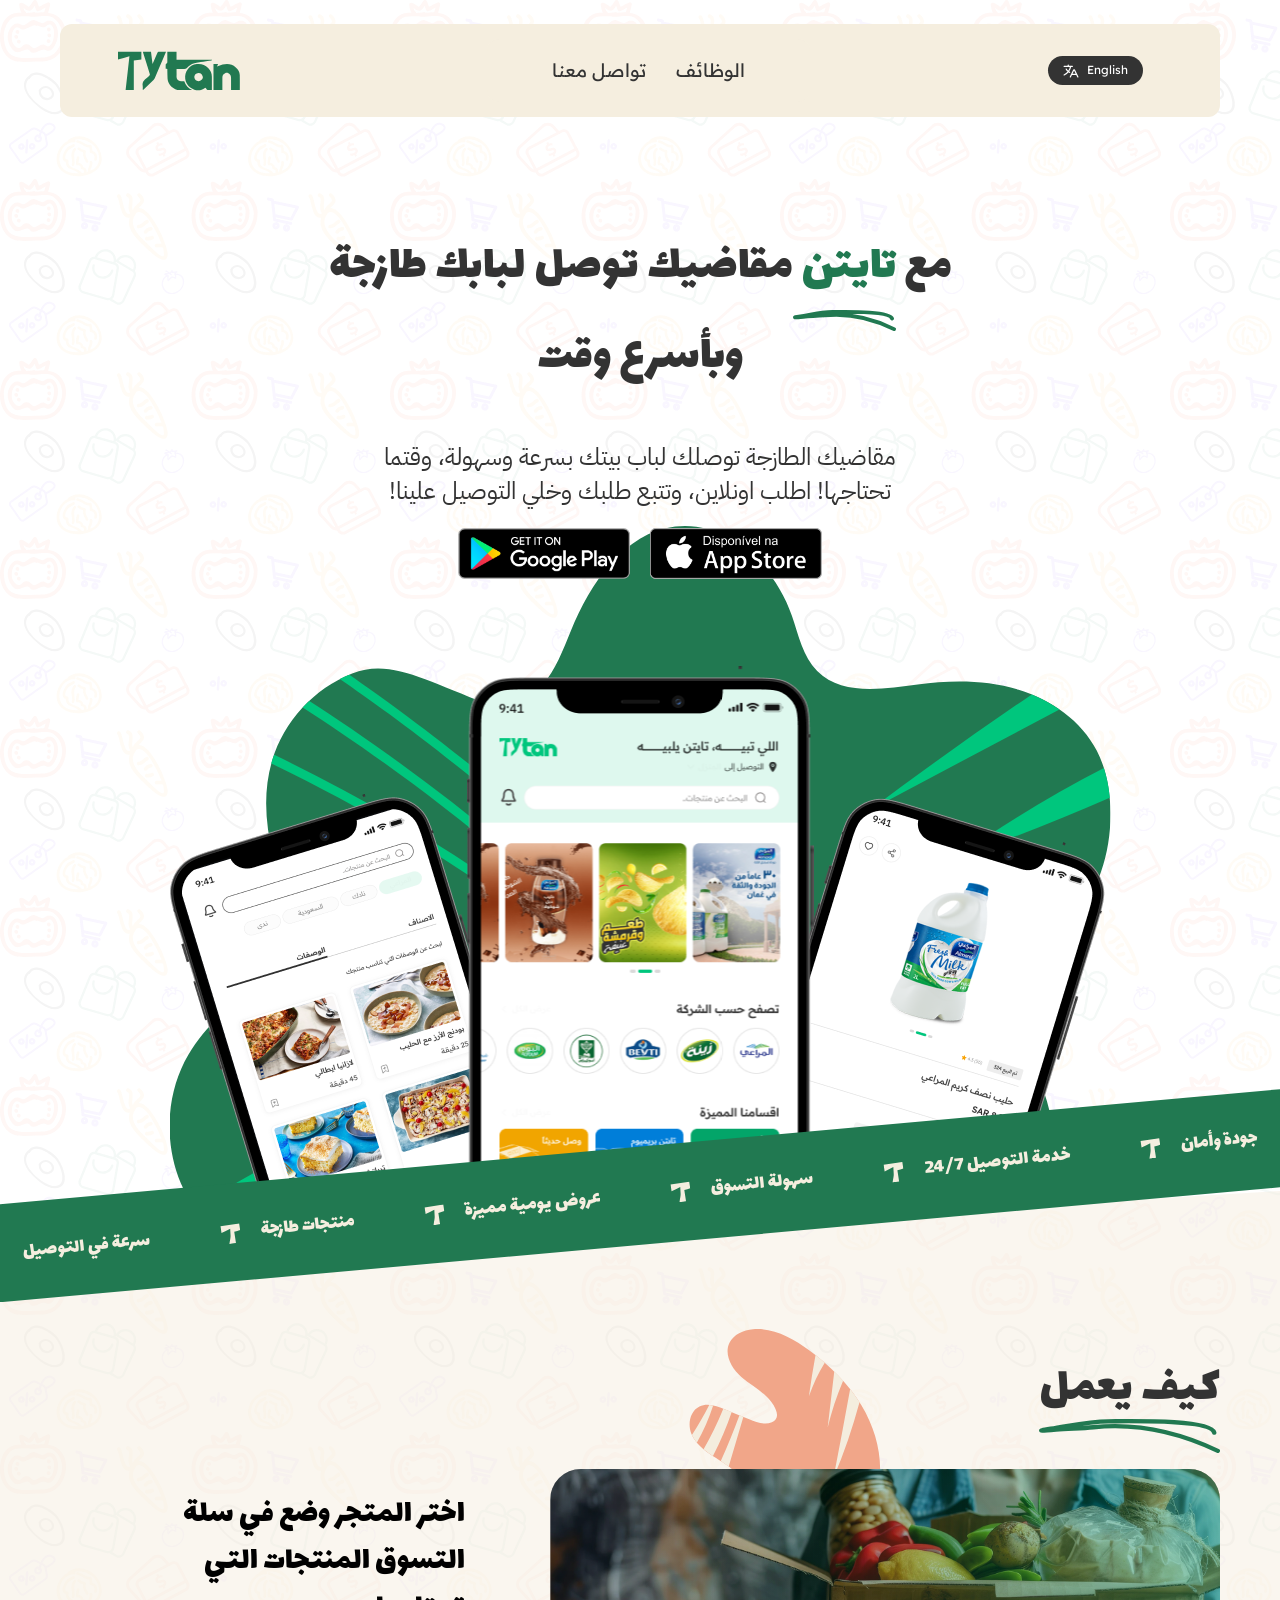
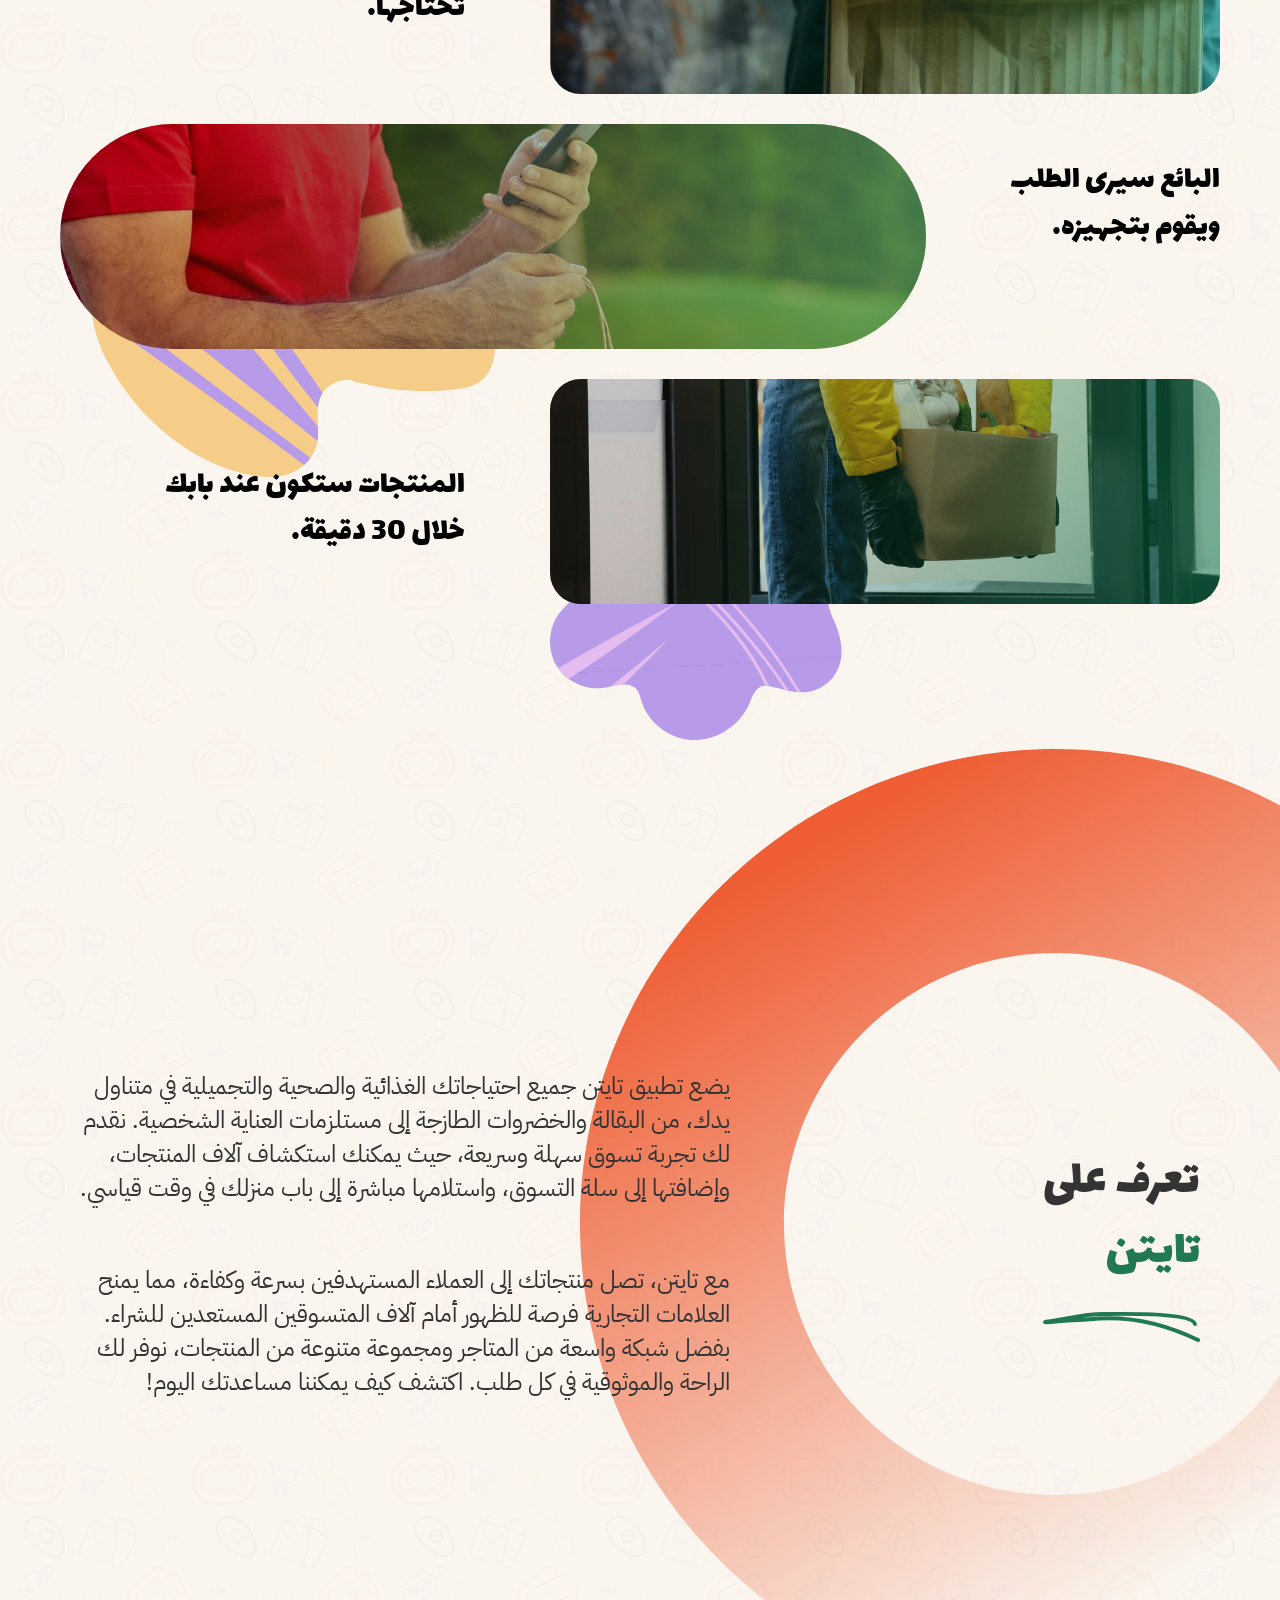
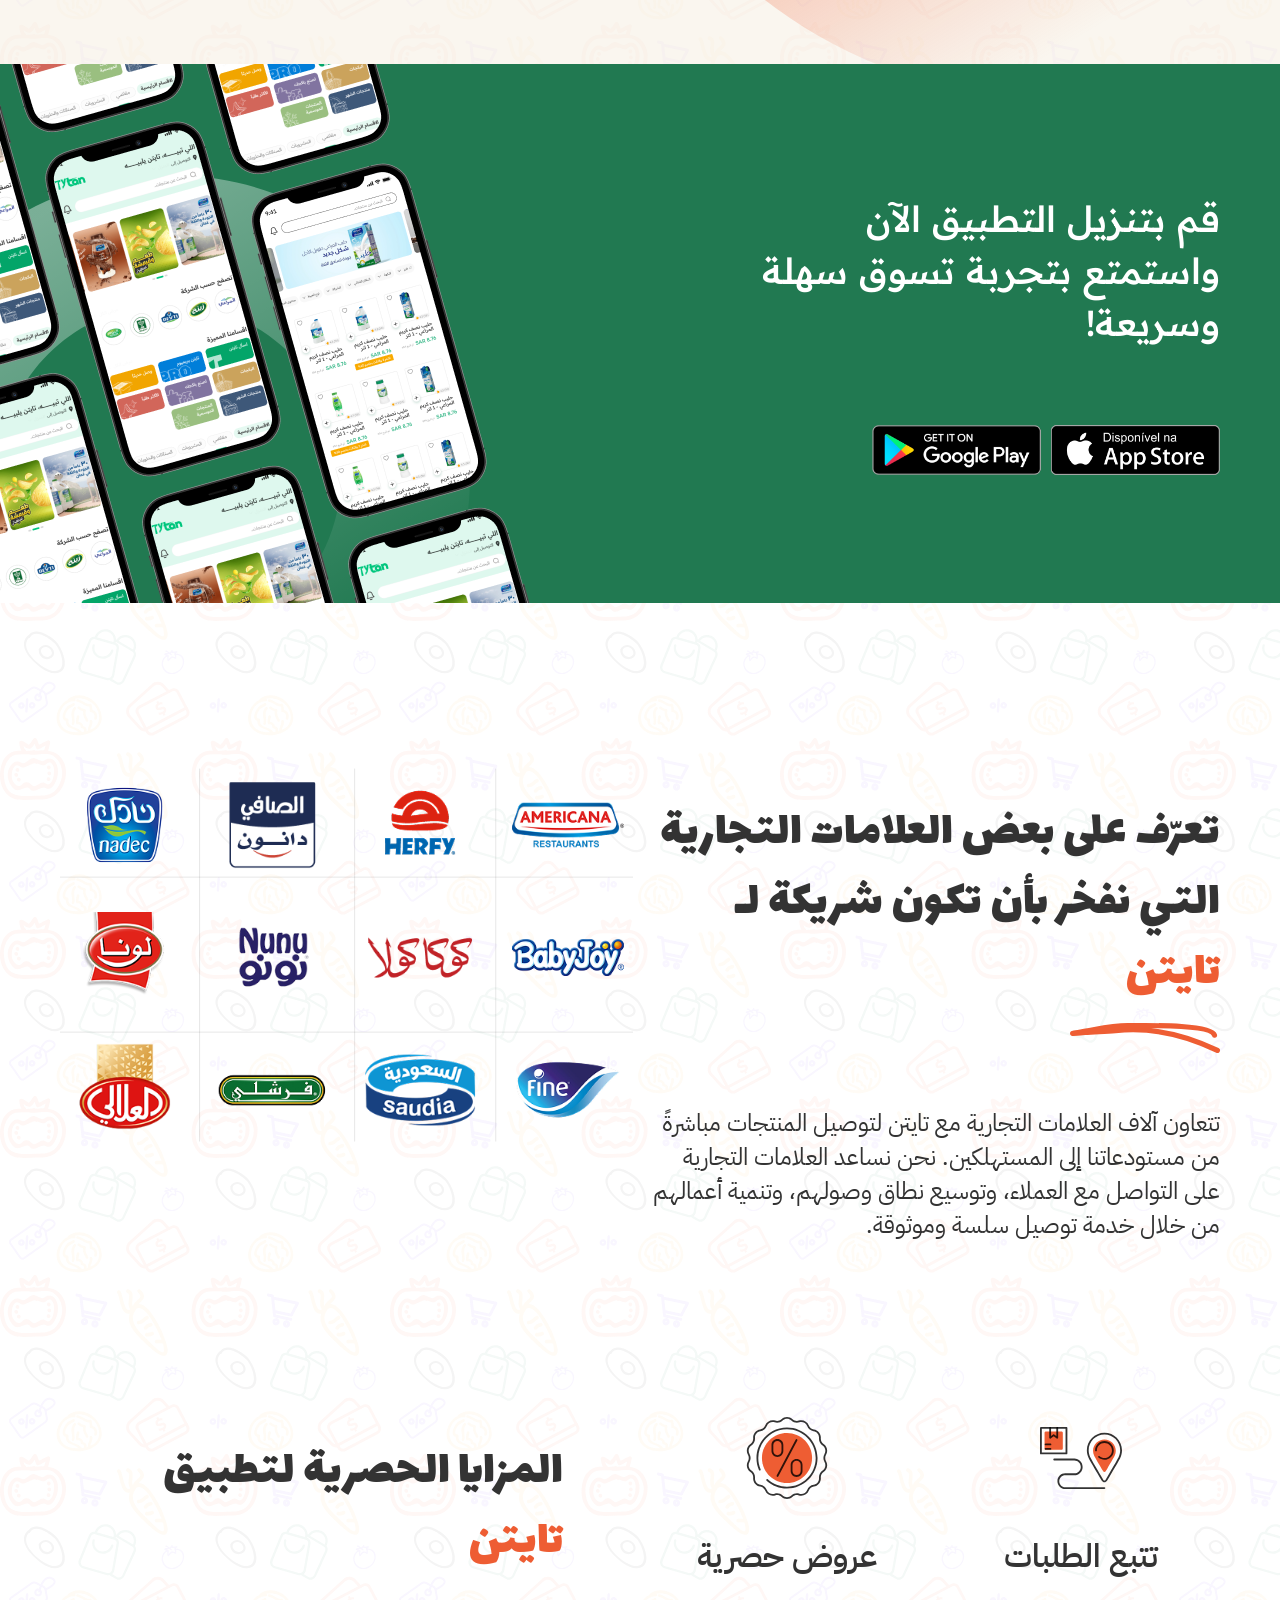
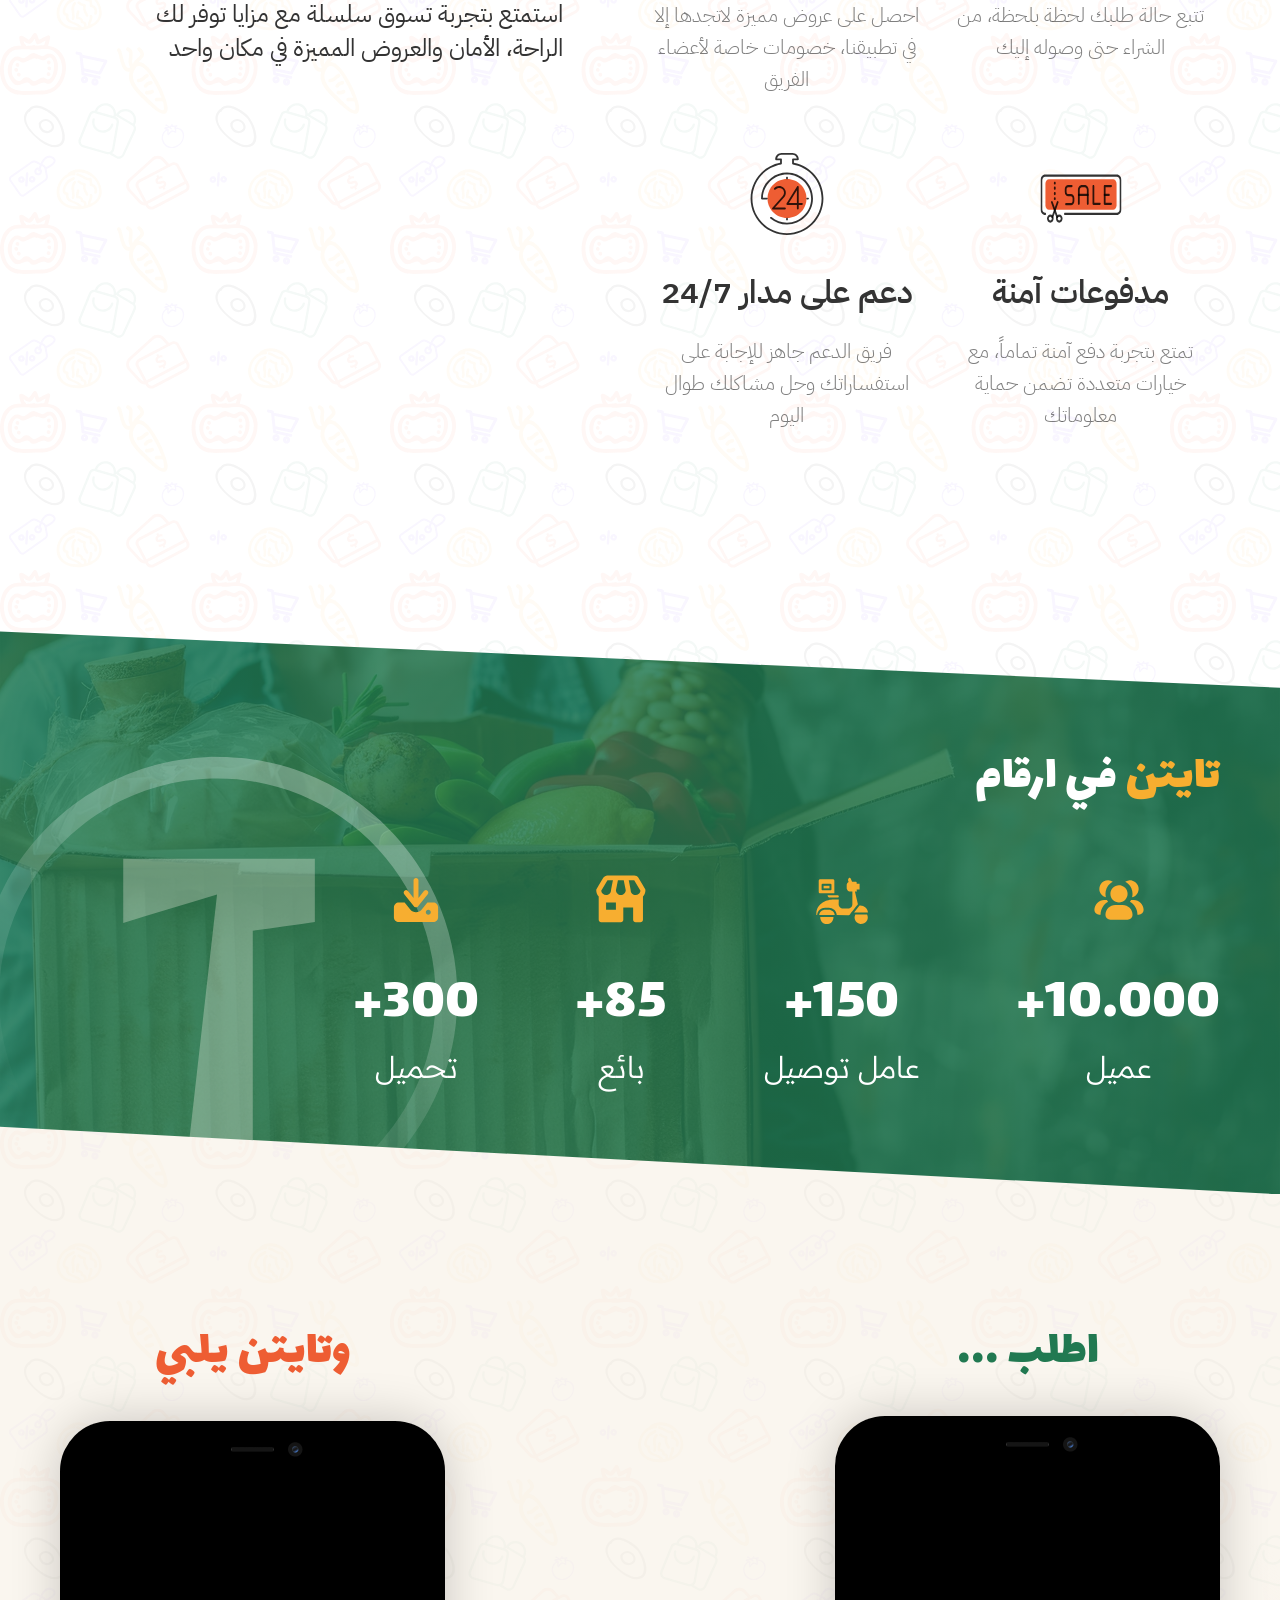
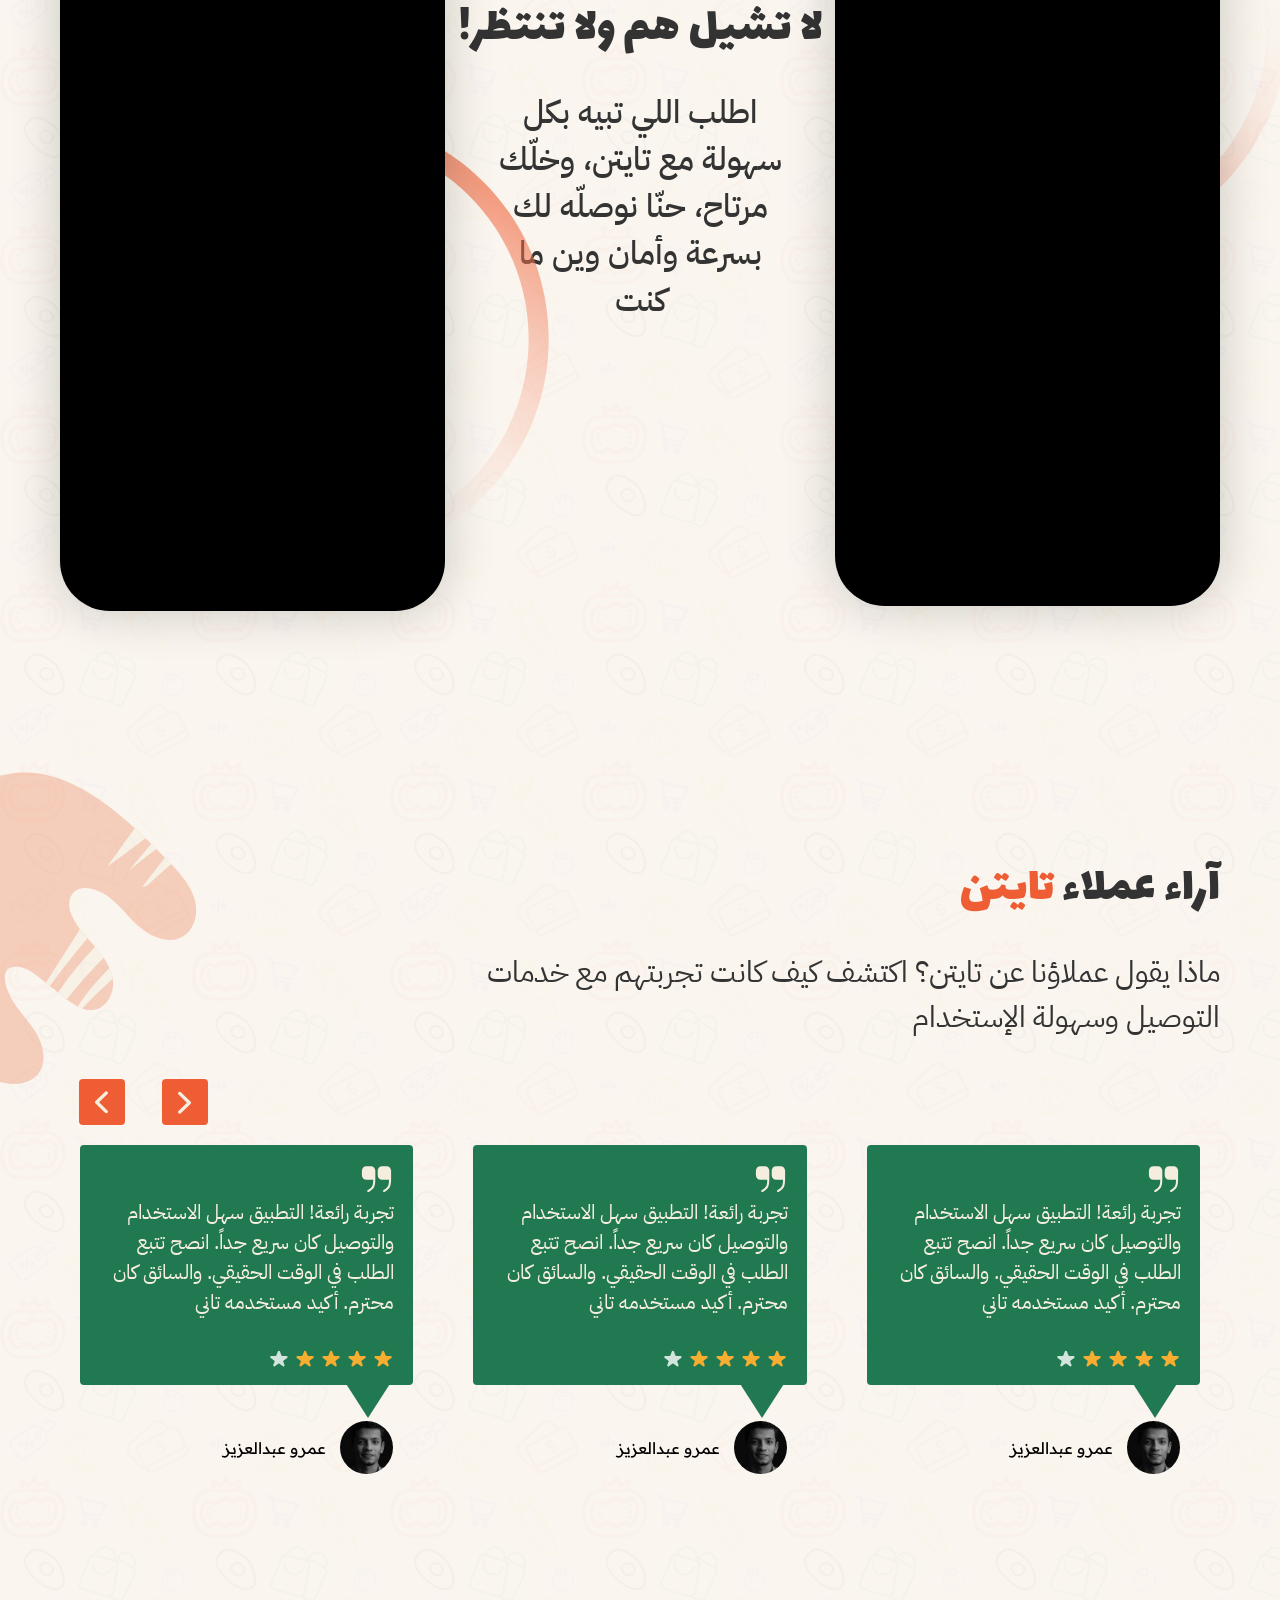
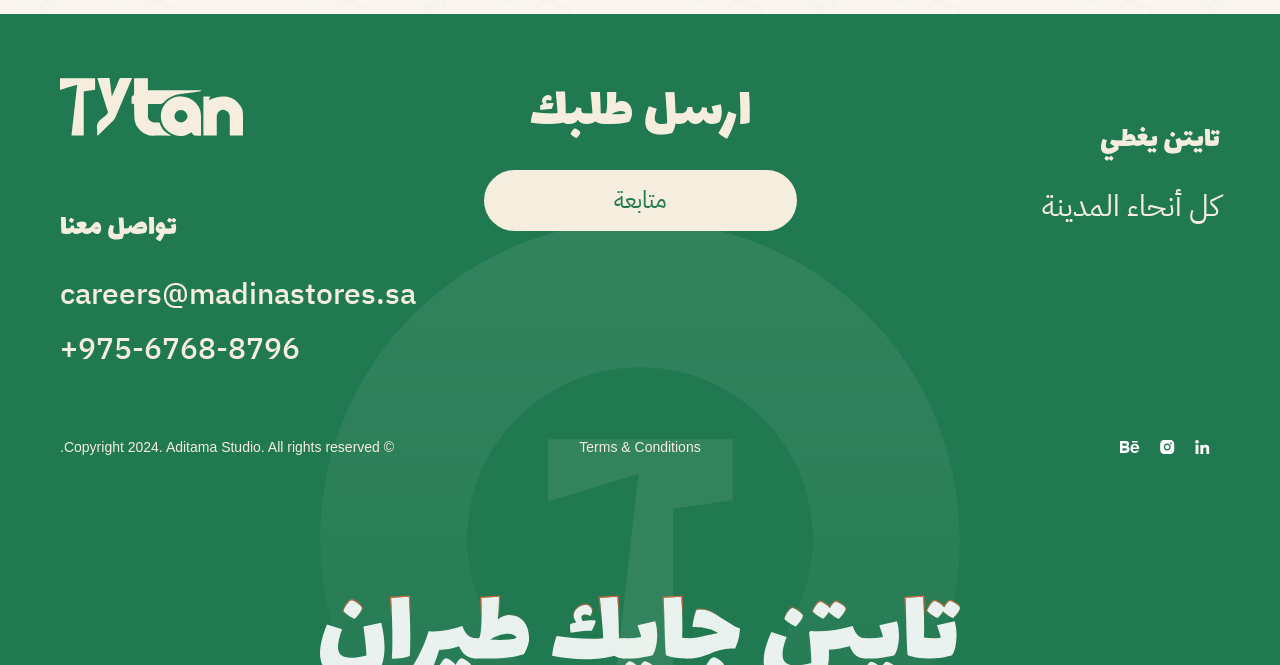
==== commit 077d91ab: "added contact-us page + fixed bugs" ====
--- a/index-ar.html
+++ b/index-ar.html
@@ -604,7 +604,7 @@
               <h3 class="footer__heading">
                 ارسل طلبك
               </h3>
-              <a class="btn btn-primary" href="#">متابعة</a>
+              <a class="btn btn-secondary" href="#">متابعة</a>
             </div>
             <div class="footer__locations-box">
               <p class="footer__title">تايتن يغطي</p>
@@ -620,7 +620,7 @@
                 <h3 class="footer__heading">
                   ارسل طلبك
                 </h3>
-                <a class="btn btn-primary" href="#">متابعة</a>
+                <a class="btn btn-secondary" href="#">متابعة</a>
               </div>
             </div>
 
--- a/css/style.css
+++ b/css/style.css
@@ -320,8 +320,8 @@
     font-size: 2.4rem;
     line-height: 3.12rem;
     letter-spacing: 0;
-    color: #217951;
-    background-color: #F5EEDF;
+    color: #F5EEDF;
+    background-color: #217951;
     padding: 1.5rem 13rem;
     border-radius: 50px; }
     @media (max-width: 576px) {
@@ -329,18 +329,42 @@
         width: 100%;
         padding: 1.5rem 2rem; } }
     .btn-primary:hover {
+      transform: translateY(-3px);
+      color: #F5EEDF !important;
+      background-color: #217951 !important; }
+    .btn-primary:active {
+      transform: translateY(2px);
+      box-shadow: 0px 1px 1px 1px #32475c54;
+      color: #F5EEDF !important;
+      background-color: #217951 !important; }
+  .btn-secondary {
+    font-weight: 400;
+    font-size: 2.4rem;
+    line-height: 3.12rem;
+    letter-spacing: 0;
+    background-color: #F5EEDF;
+    color: #217951;
+    padding: 1.5rem 13rem;
+    border-radius: 50px; }
+    @media (max-width: 576px) {
+      .btn-secondary {
+        width: 100%;
+        padding: 1.5rem 2rem; } }
+    .btn-secondary:hover {
+      transform: translateY(-3px);
       background-color: #F5EEDF !important;
-      transform: translateY(-3px);
       color: #217951 !important; }
-    .btn-primary:active {
+    .btn-secondary:active {
+      transform: translateY(2px);
+      box-shadow: 0px 1px 1px 1px #32475c54;
       background-color: #F5EEDF !important;
-      transform: translateY(2px);
-      color: #217951 !important;
-      box-shadow: 0px 1px 1px 1px #32475c54; }
+      color: #217951 !important; }
   .btn--no-animate:hover {
     transform: translateX(0) !important; }
   .btn--no-animate:active {
     transform: translateX(0) !important; }
+  .btn--w-full {
+    width: 100%; }
   .btn-lang {
     direction: ltr;
     padding: 0.7rem 1.5rem;
@@ -485,6 +509,127 @@
     width: 8.2rem;
     margin-bottom: 3.3rem; }
 
+.form {
+  padding: 3.2rem; }
+  .form__label {
+    font-weight: 500;
+    color: #000000;
+    font-family: 'Readex Pro', sans-serif;
+    font-weight: 400;
+    font-size: 1.5rem;
+    color: #333333; }
+  .form__input {
+    font-size: 1.5rem;
+    padding: 1.2rem 2.6rem;
+    background-color: #F7F7F7;
+    border: 1px solid #0000001a;
+    border-radius: 16px; }
+    .form__input::placeholder {
+      color: #32475c61;
+      font-family: 'Readex Pro', sans-serif;
+      font-weight: 400;
+      font-size: 1.5rem; }
+    .form__input--dark {
+      background-color: #252525;
+      border: 1px solid #323539;
+      color: #ffffff; }
+      .form__input--dark::placeholder {
+        color: #979aa0; }
+    .form__input--number-group {
+      border-left: unset;
+      border-top-left-radius: 0;
+      border-bottom-left-radius: 0;
+      border-top-right-radius: 16px !important;
+      border-bottom-right-radius: 16px !important; }
+    .form__input:focus {
+      outline: 0;
+      box-shadow: 0 0 0 0.25rem rgba(33, 121, 81, 0.25);
+      border-color: rgba(33, 121, 81, 0.25); }
+  .form__number-select-group {
+    position: relative;
+    height: 100%;
+    background-color: #F7F7F7;
+    border: 1px solid #0000001a;
+    padding: 1.2rem 2.6rem;
+    border-right: none;
+    font-family: 'Readex Pro', sans-serif;
+    font-weight: 400;
+    font-size: 1.5rem;
+    line-height: 2.5rem;
+    border-top-left-radius: 16px;
+    border-bottom-left-radius: 16px;
+    border-top-right-radius: 0;
+    border-bottom-right-radius: 0; }
+    .form__number-select-group:focus {
+      border-color: #0000001a !important;
+      box-shadow: none !important;
+      outline: none !important; }
+    .form__number-select-group::placeholder {
+      font-family: 'Readex Pro', sans-serif;
+      font-weight: 400;
+      font-size: 1.5rem; }
+  .form__select {
+    font-size: 1.5rem;
+    padding: 1.2rem;
+    background-color: #f8f9fb;
+    border: 1px solid #0000001a;
+    border-radius: 8px; }
+    .form__select option[value=""][disabled] {
+      display: none; }
+    .form__select::placeholder {
+      color: #32475c61; }
+  .form__group-number {
+    padding: 0;
+    border: unset; }
+    .form__group-number span {
+      padding: 0;
+      border-right: none;
+      border: none;
+      border-top-left-radius: 16px !important;
+      border-bottom-left-radius: 16px !important;
+      border-top-right-radius: 0;
+      border-bottom-right-radius: 0; }
+      .form__group-number span::after {
+        position: absolute;
+        content: "";
+        display: block;
+        width: 1px;
+        height: 50%;
+        background-color: #00000080; }
+  .form__text-area {
+    font-size: 1.5rem;
+    padding: 1.2rem;
+    background-color: #F7F7F7;
+    border: 1px solid #0000001a;
+    border-radius: 16px; }
+    .form__text-area::placeholder {
+      color: #32475c61;
+      font-family: 'Readex Pro', sans-serif;
+      font-weight: 400;
+      font-size: 1.5rem; }
+    .form__text-area:focus {
+      outline: 0;
+      box-shadow: 0 0 0 0.25rem rgba(33, 121, 81, 0.25);
+      border-color: rgba(33, 121, 81, 0.25); }
+  .form__check-input {
+    border: 1px solid #0000001a;
+    border-radius: 4px !important;
+    width: 2rem;
+    height: 2rem; }
+    .form__check-input:checked {
+      background-color: #217951; }
+    .form__check-input:focus {
+      border-color: #217951 !important;
+      box-shadow: 0 0 0 0.25rem rgba(33, 121, 81, 0.25) !important; }
+  .form__check-label {
+    color: #F5EEDF;
+    font-size: 1.6rem;
+    font-weight: 500;
+    padding-left: 1.5rem; }
+    @media (max-width: 991px) {
+      .form__check-label {
+        font-size: 1.1rem; } }
+
 .numbers {
   display: flex;
   flex-direction: column;
@@ -662,6 +807,8 @@
     letter-spacing: 0;
     color: inherit;
     list-style: none; }
+  .footer--no-margin {
+    margin-top: 0; }
   .footer__heading {
     font-family: Lalezar;
     font-weight: 400;
@@ -789,6 +936,48 @@
     .navbar-show-mobile {
       display: block; } }
 
+.contact-us {
+  position: relative;
+  padding: 10rem 0 10rem 0;
+  background-image: url(../img/contact-us-shape.svg);
+  background-repeat: no-repeat;
+  background-position: right 8rem;
+  background-size: 53rem; }
+  .contact-us__title {
+    display: flex;
+    justify-content: space-between;
+    height: 100%;
+    flex-direction: column; }
+    @media (max-width: 991px) {
+      .contact-us__title {
+        align-items: center;
+        text-align: center; } }
+  .contact-us__social-links {
+    list-style: none;
+    display: flex; }
+    @media (max-width: 991px) {
+      .contact-us__social-links {
+        justify-content: center;
+        margin-bottom: 2rem;
+        padding-left: 0; } }
+    .contact-us__social-links li {
+      margin: 0 1rem; }
+      .contact-us__social-links li a {
+        padding: 1rem; }
+  .contact-us__show-mobile {
+    display: none; }
+    @media (max-width: 991px) {
+      .contact-us__show-mobile {
+        display: block; } }
+  .contact-us__hide-mobile {
+    display: block; }
+    @media (max-width: 991px) {
+      .contact-us__hide-mobile {
+        display: none; } }
+  @media (max-width: 991px) {
+    .contact-us__heading-span {
+      width: auto !important; } }
+
 .hero {
   padding: 10.1rem 0 5rem 0;
   background-blend-mode: multiply; }
@@ -808,13 +997,13 @@
   .hero__primary {
     text-align: center;
     width: 60%;
-    line-height: 6rem; }
+    line-height: 5rem; }
     @media (max-width: 991px) {
       .hero__primary {
         width: 100%; } }
     @media (max-width: 768px) {
       .hero__primary {
-        line-height: 2rem; } }
+        line-height: 3rem; } }
     @media (max-width: 768px) {
       .hero__primary img {
         width: 7rem;
@@ -1201,14 +1390,17 @@
     bottom: 0;
     width: 47rem;
     height: 46.5rem;
-    background: url("../img/shape-letter-O-gray.svg") center/contain no-repeat; }
+    background: url("../img/shape-letter-O-gray.svg") center/contain no-repeat;
+    z-index: 10; }
   .download__container {
     max-width: 155.8rem;
     margin: 0 auto;
-    padding: 0 20px;
+    padding: 0 6rem;
     display: flex;
     align-items: center;
-    justify-content: space-between; }
+    justify-content: space-between;
+    z-index: 20;
+    position: relative; }
     @media (max-width: 991px) {
       .download__container {
         flex-direction: column;
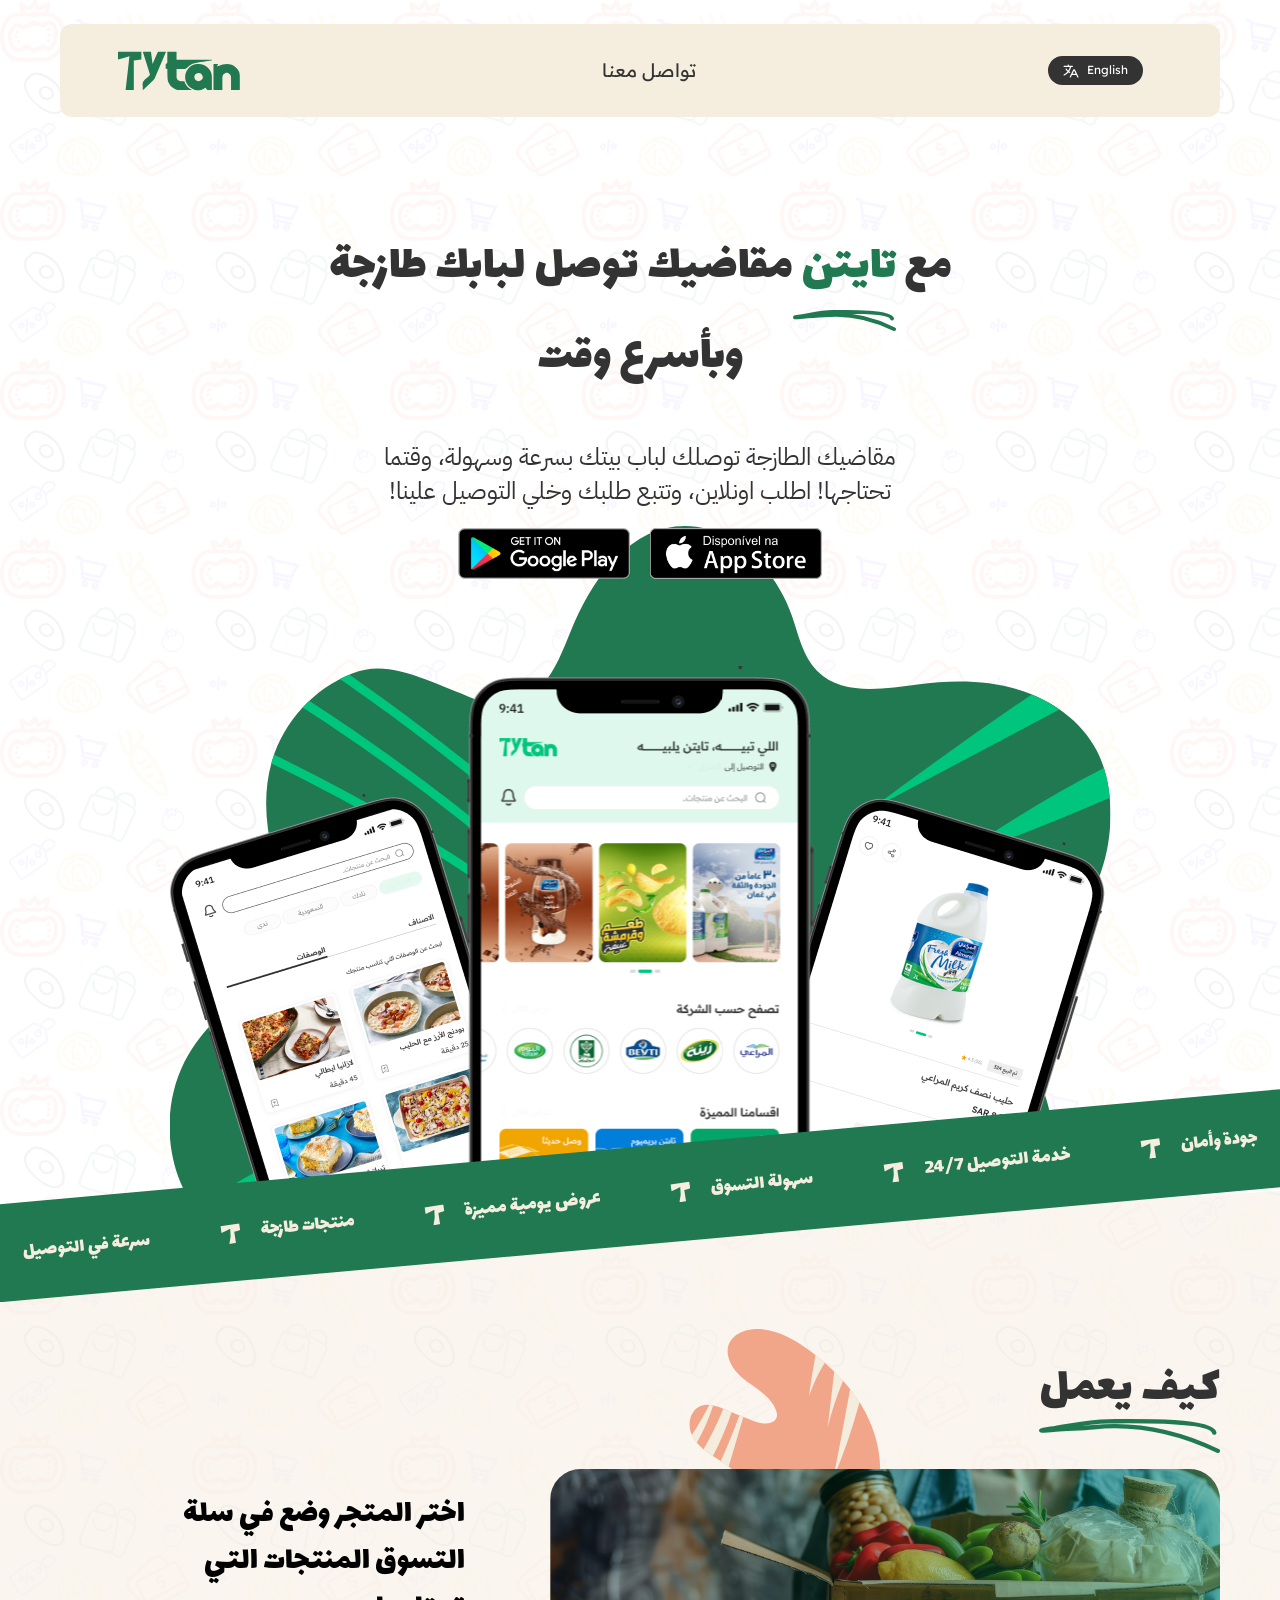
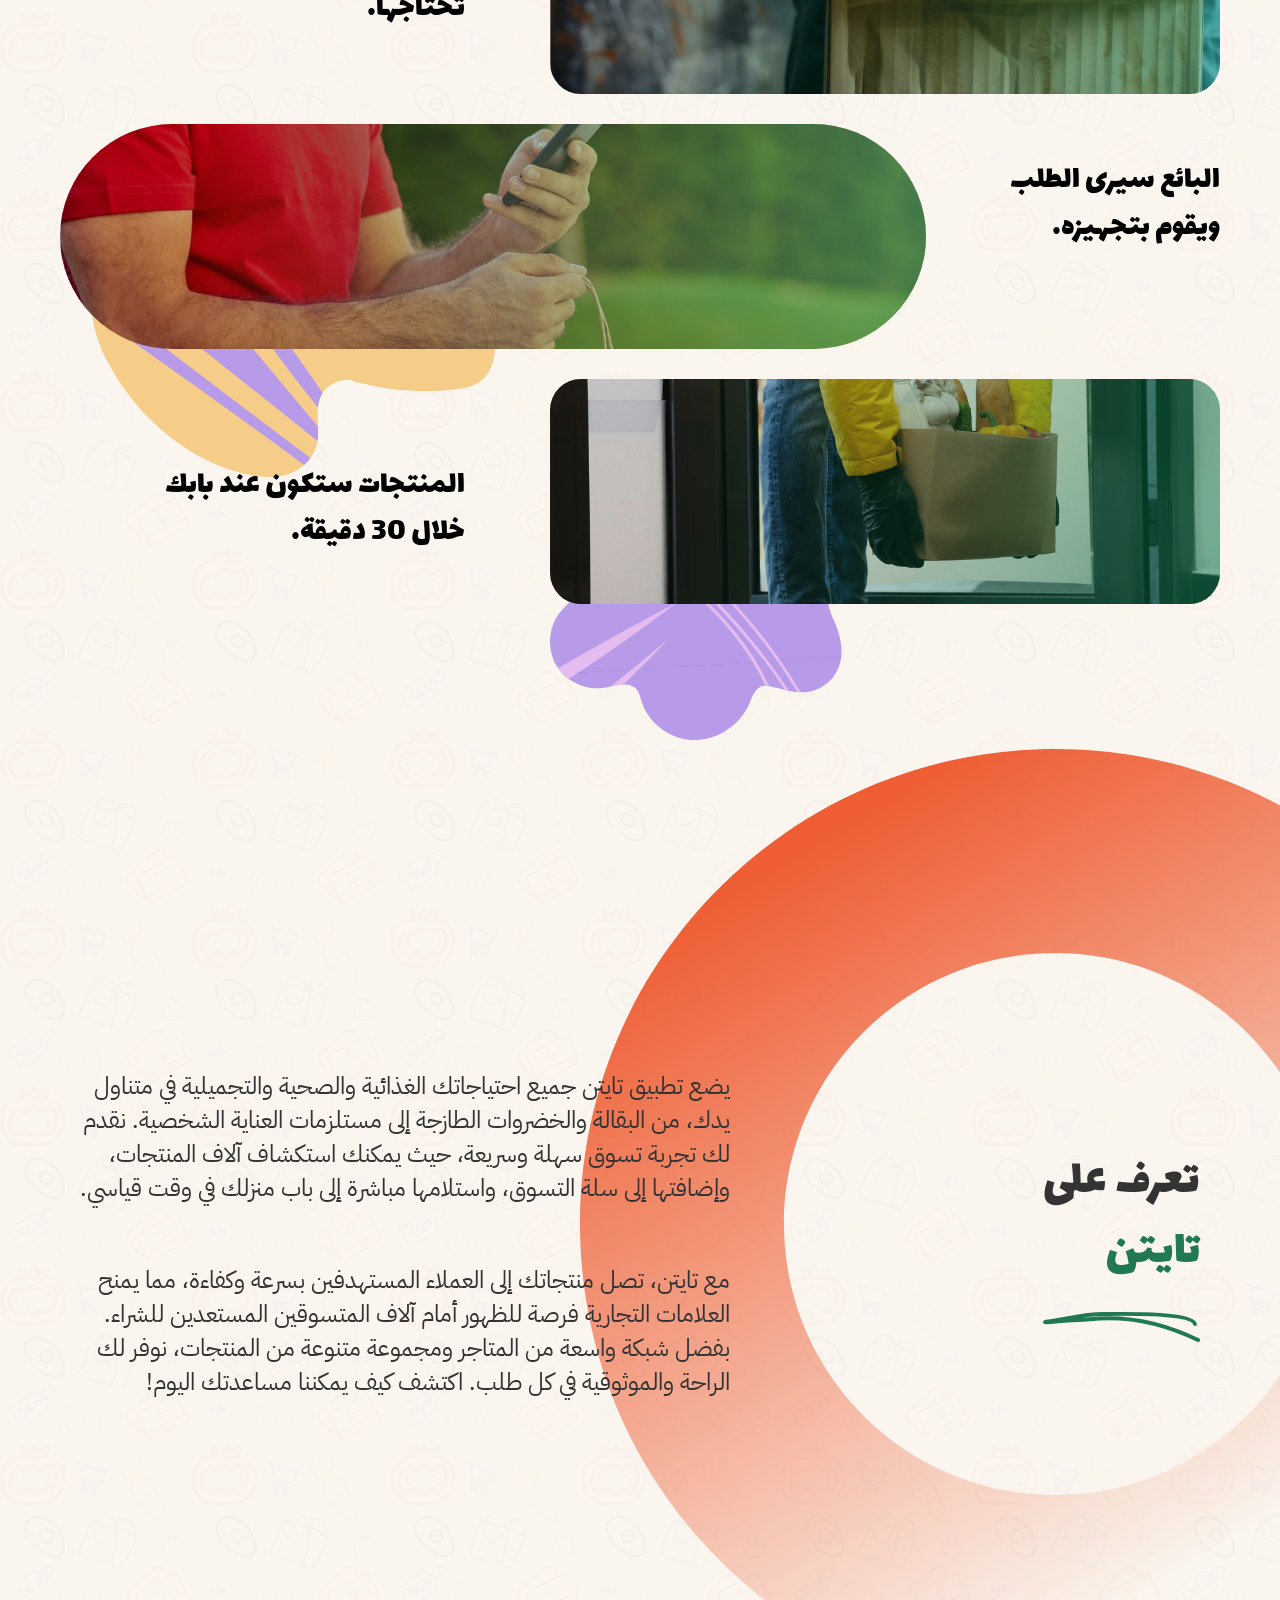
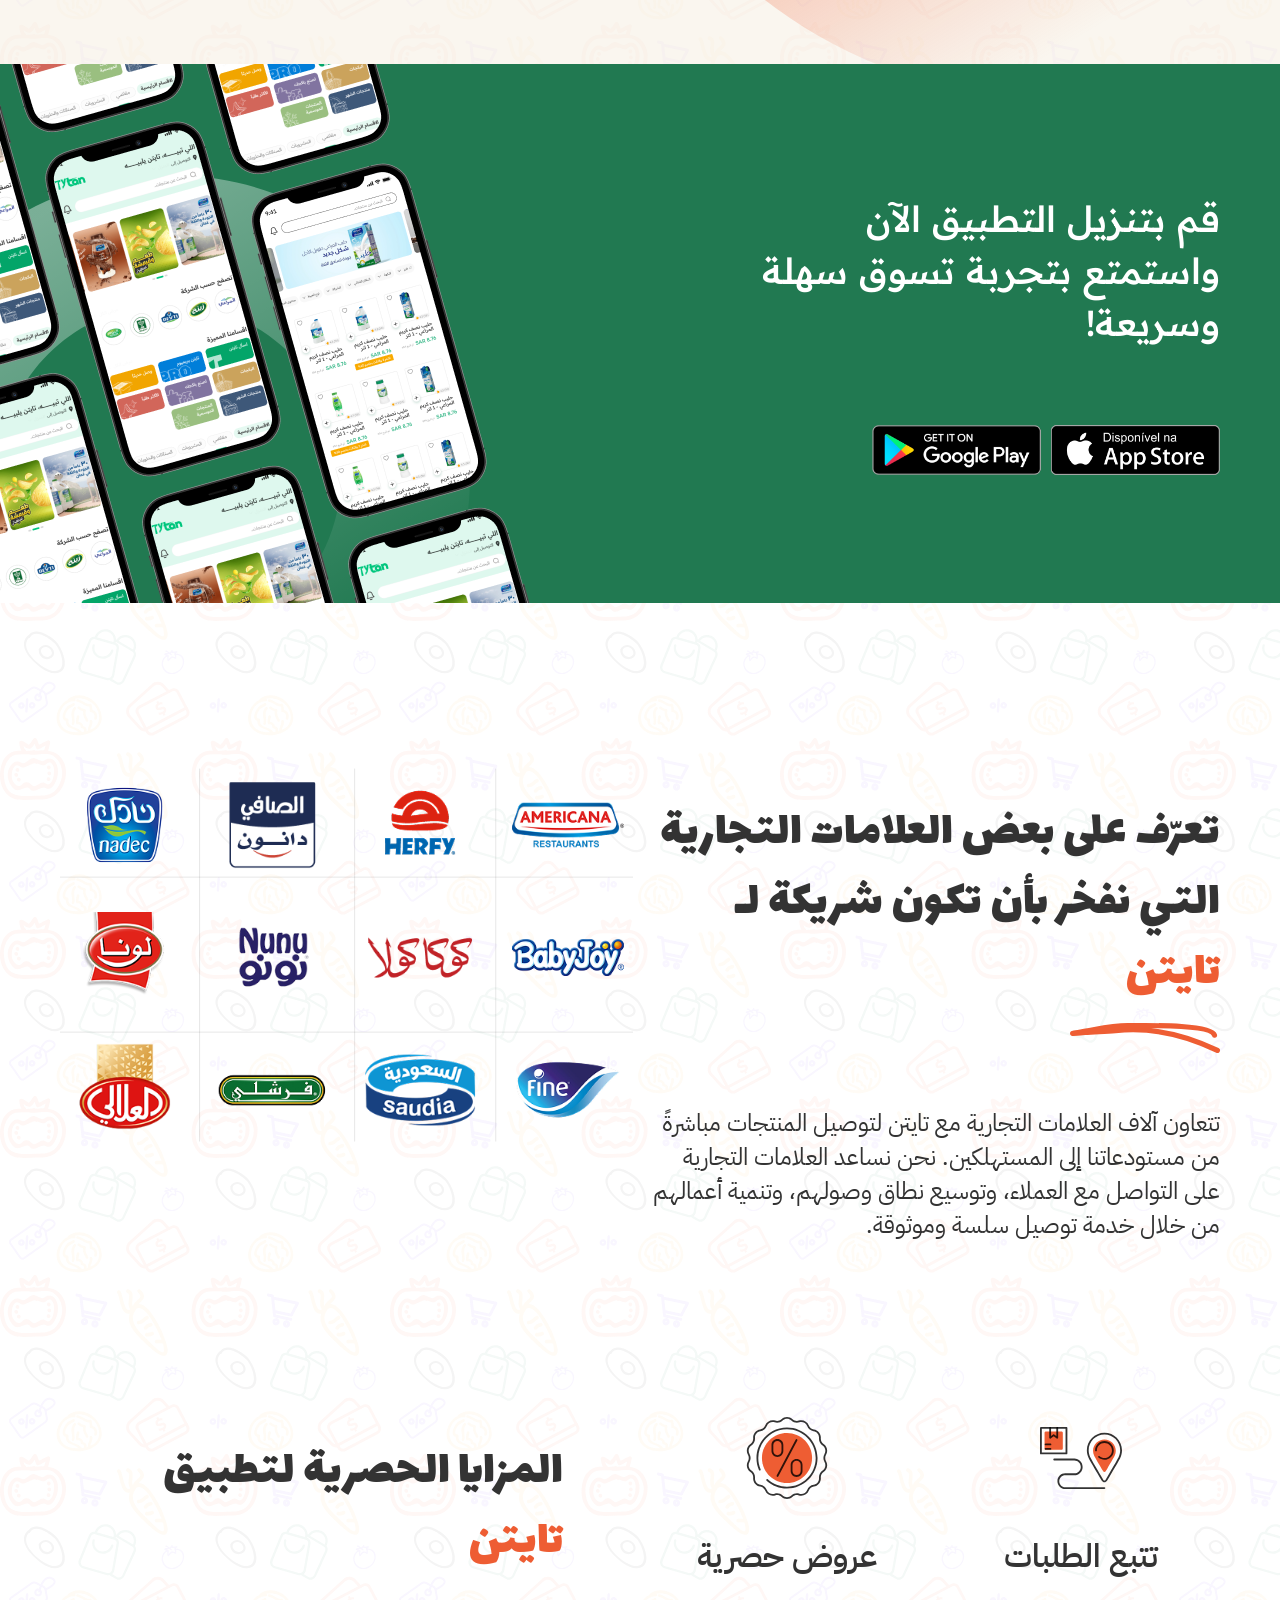
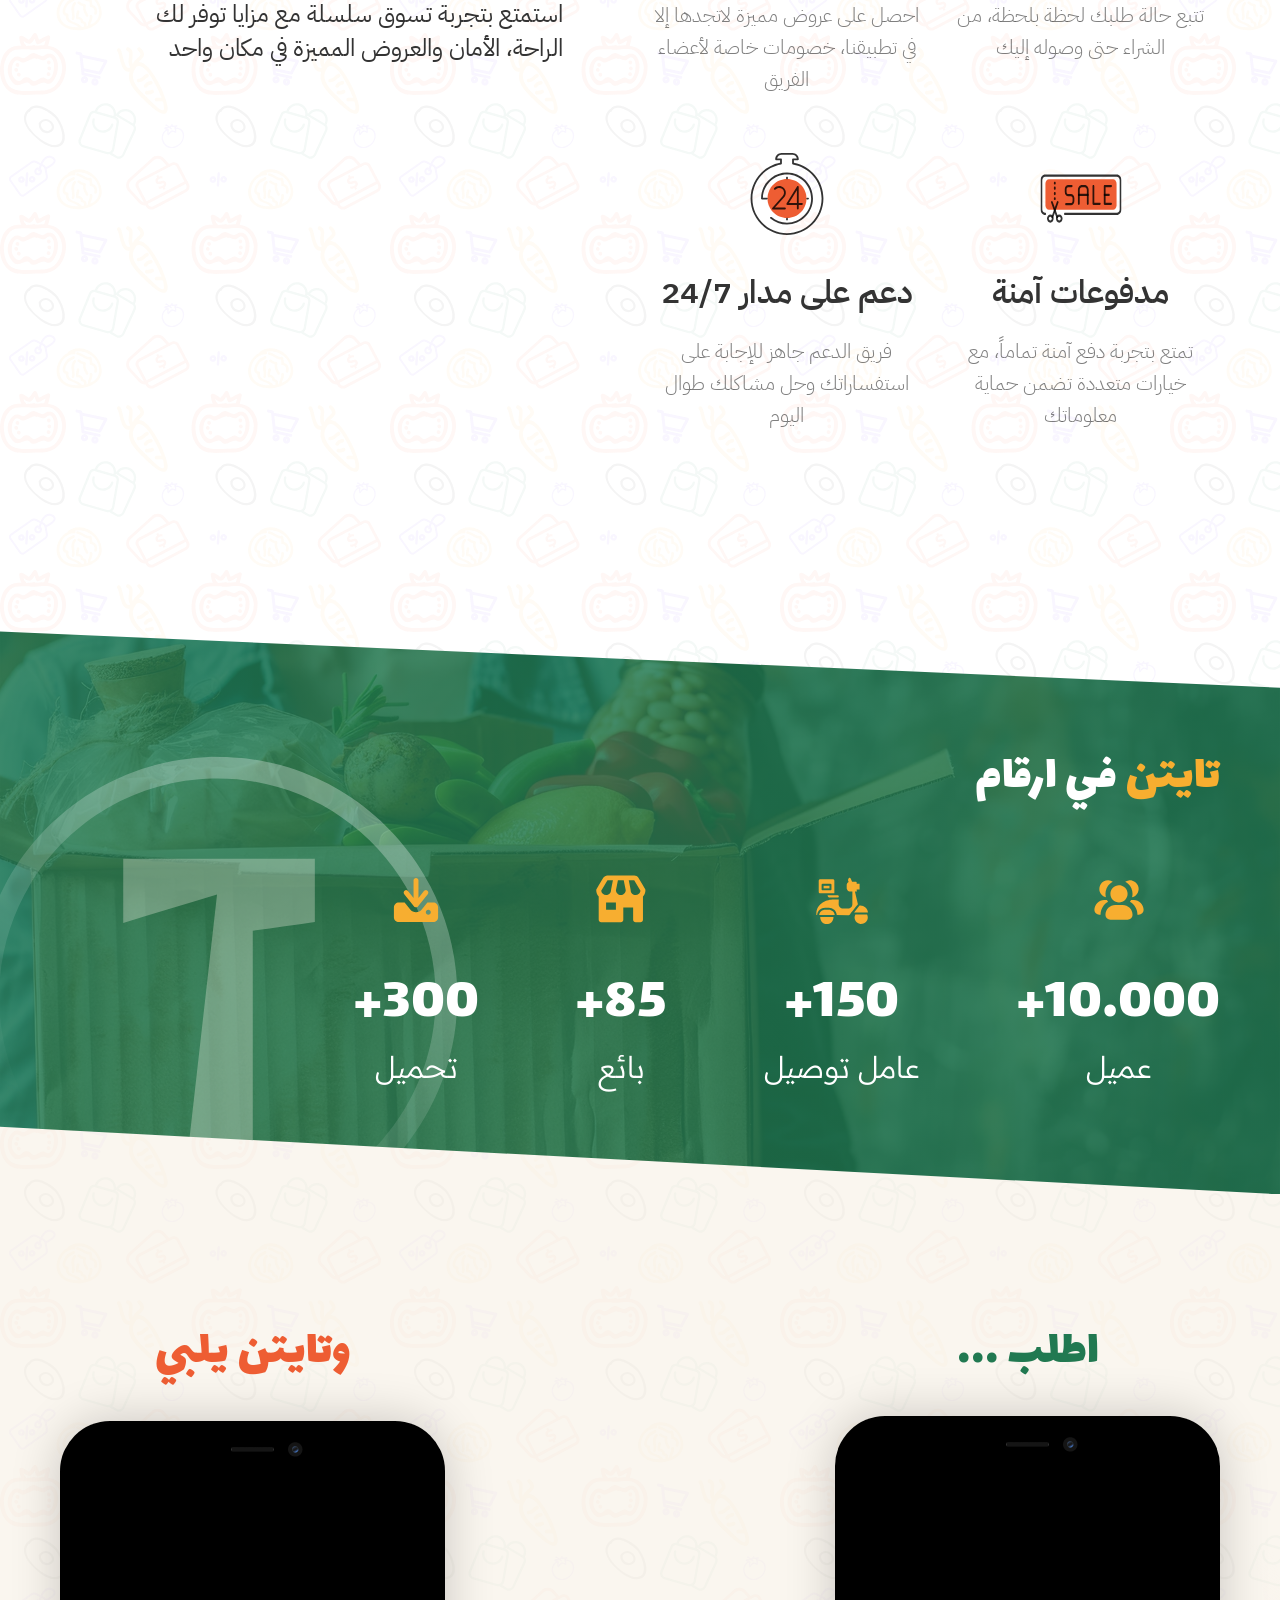
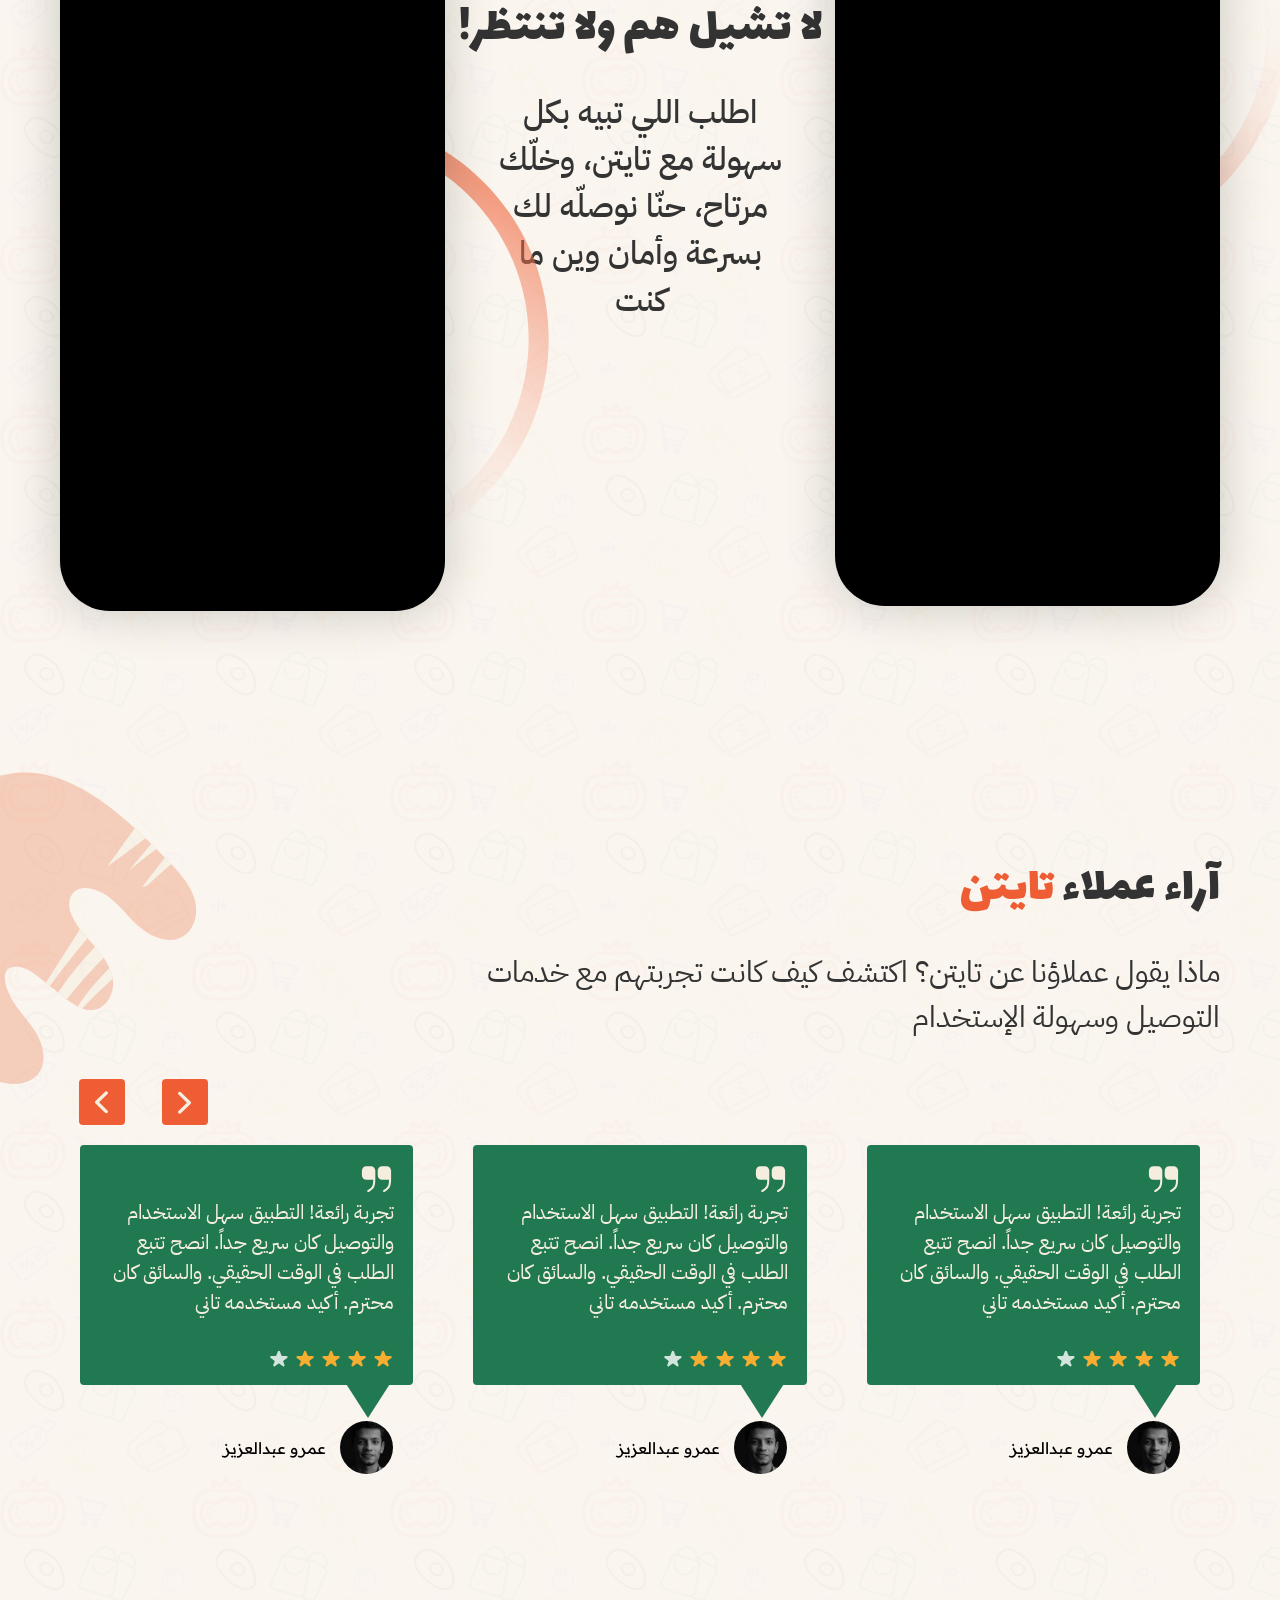
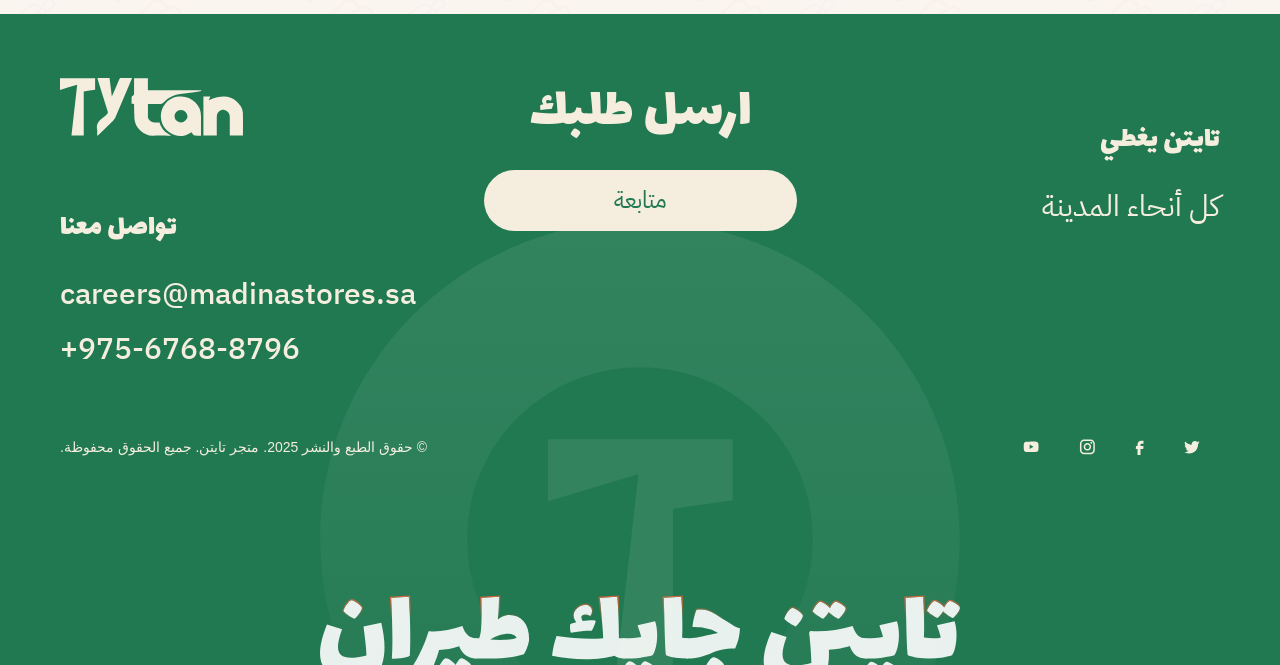
==== commit d431b348: "fixed style issues" ====
--- a/index-ar.html
+++ b/index-ar.html
@@ -91,7 +91,7 @@
             <div class="collapse navbar-collapse" id="navbarNavAltMarkup">
               <div class="navbar-nav">
 
-                <a class="nav-link" href="#who-are-we">الوظائف</a>
+                <!-- <a class="nav-link" href="#who-are-we">الوظائف</a> -->
 
                 <a class="nav-link" aria-current="page" href="#"
                   >تواصل معنا</a
@@ -642,22 +642,23 @@
           <div class="row">
             <div class="col-lg-4">
               <ul class="footer__social-links">
-                <li><a href="#"><img src="img/linkedin.svg" alt=""></a></li>
+                <li><a href="#"><img src="img/twitter.svg" alt=""></a></li>
+                <li><a href="#"><img src="img/facebook.svg" alt=""></a></li>
                 <li><a href="#"><img src="img/instagram.svg" alt=""></a></li>
-                <li><a href="#"><img src="img/behance.svg" alt=""></a></li>
+                <li><a href="#"><img src="img/youtube.svg" alt=""></a></li>
   
               </ul>
             </div>
             <div class="col-lg-4"> 
               <div class="u-center-text">
-              <p class="footer__terms-and-conditions">Terms & Conditions</p>
+              <p class="footer__terms-and-conditions">&nbsp;	</p>
               </div>
             </div>
   
   
             <div class="col-lg-4">
               <div class="u-text-left">
-                <p class="footer__copy-rights">© Copyright 2024. Aditama Studio. All rights reserved.</p>
+                <p class="footer__copy-rights">© حقوق الطبع والنشر 2025. متجر تايتن. جميع الحقوق محفوظة.</p>
   
               </div>
             </div>
--- a/css/style.css
+++ b/css/style.css
@@ -850,6 +850,8 @@
         padding-left: 0; } }
     .footer__social-links li {
       margin: 0 1rem; }
+      .footer__social-links li a {
+        padding: 1rem; }
   .footer__terms-and-conditions {
     font-family: 'Arial', sans-serif;
     font-weight: 400;
@@ -908,6 +910,17 @@
   letter-spacing: 0%; }
   .nav-link img {
     margin-right: 5px; }
+  .nav-link--active {
+    position: relative;
+    color: #217951; }
+    .nav-link--active::after {
+      content: "";
+      position: absolute;
+      display: block;
+      width: 100%;
+      height: 3px;
+      background-color: #217951;
+      transform: translate(0.75rem, 3rem); }
 
 .navbar-nav .dropdown-menu {
   position: absolute; }
@@ -961,9 +974,9 @@
         margin-bottom: 2rem;
         padding-left: 0; } }
     .contact-us__social-links li {
-      margin: 0 1rem; }
+      margin: 0 0.5rem; }
       .contact-us__social-links li a {
-        padding: 1rem; }
+        padding: 0.5rem; }
   .contact-us__show-mobile {
     display: none; }
     @media (max-width: 991px) {
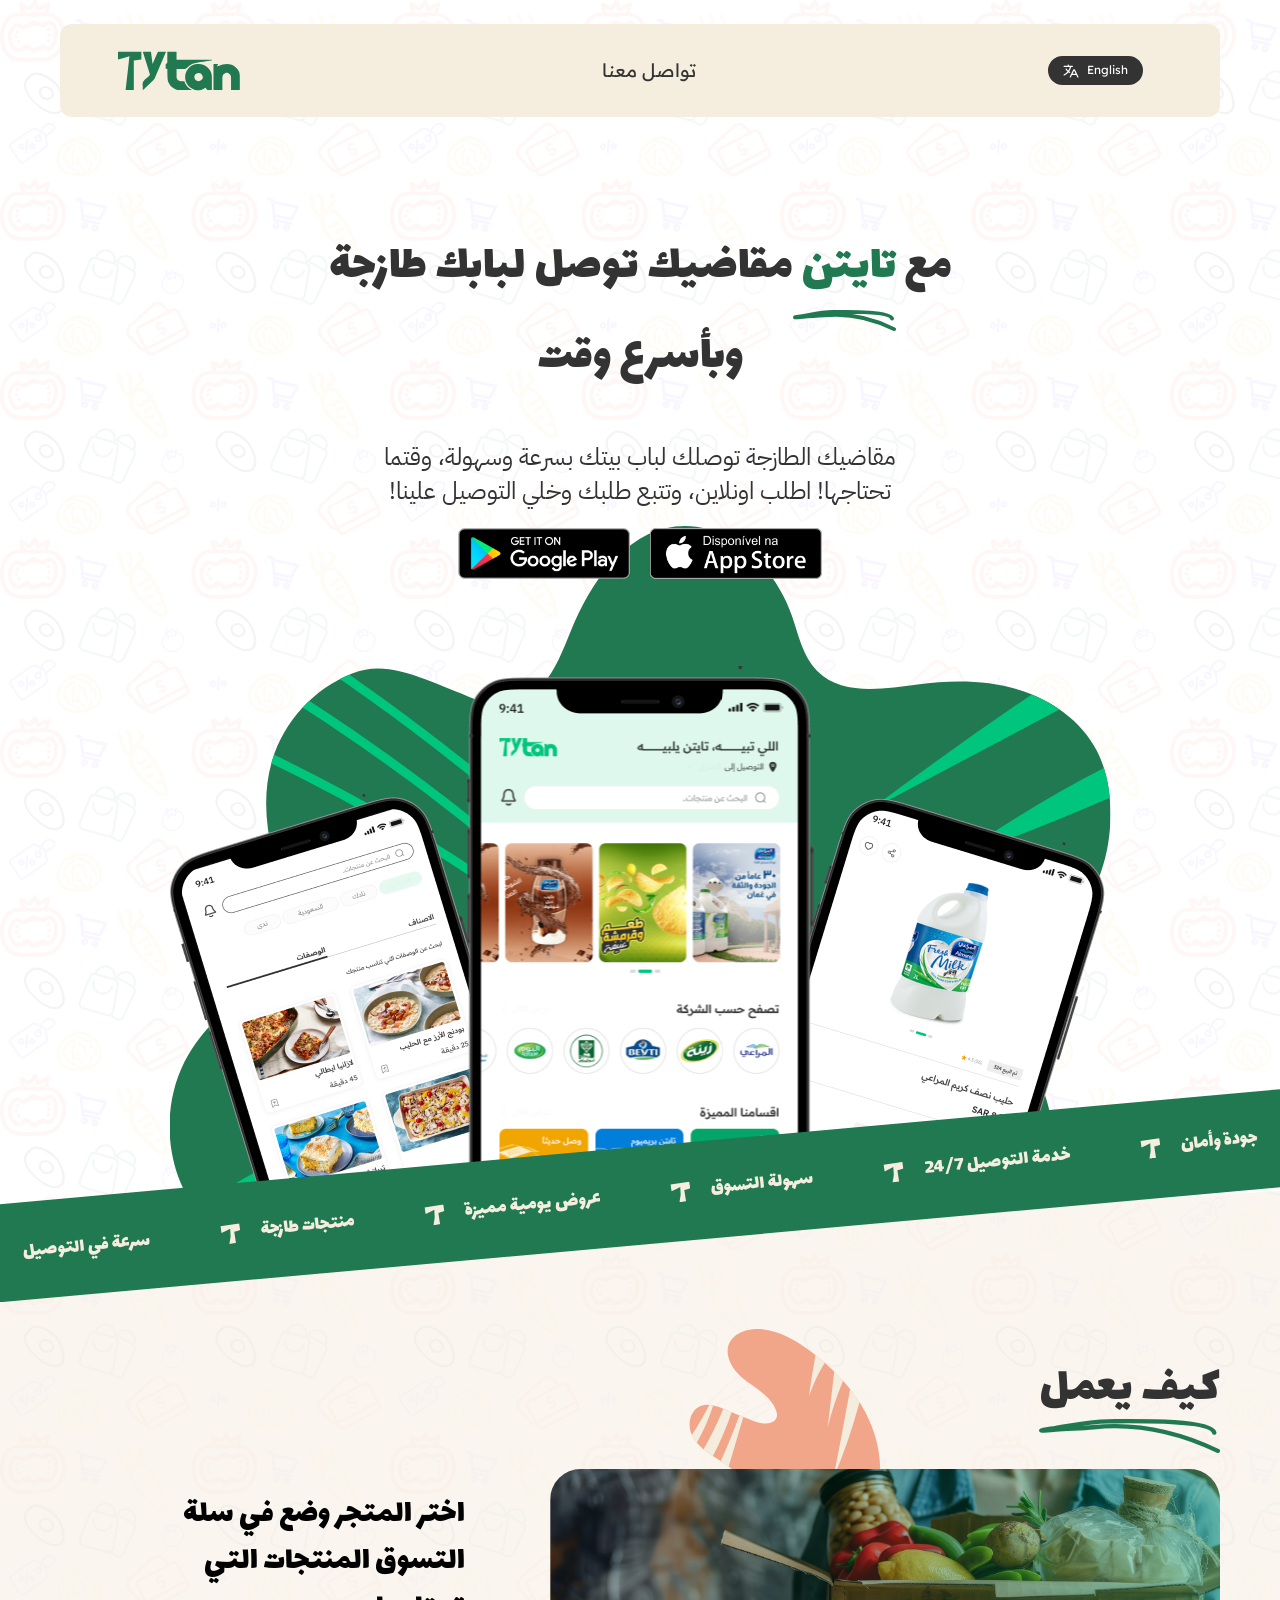
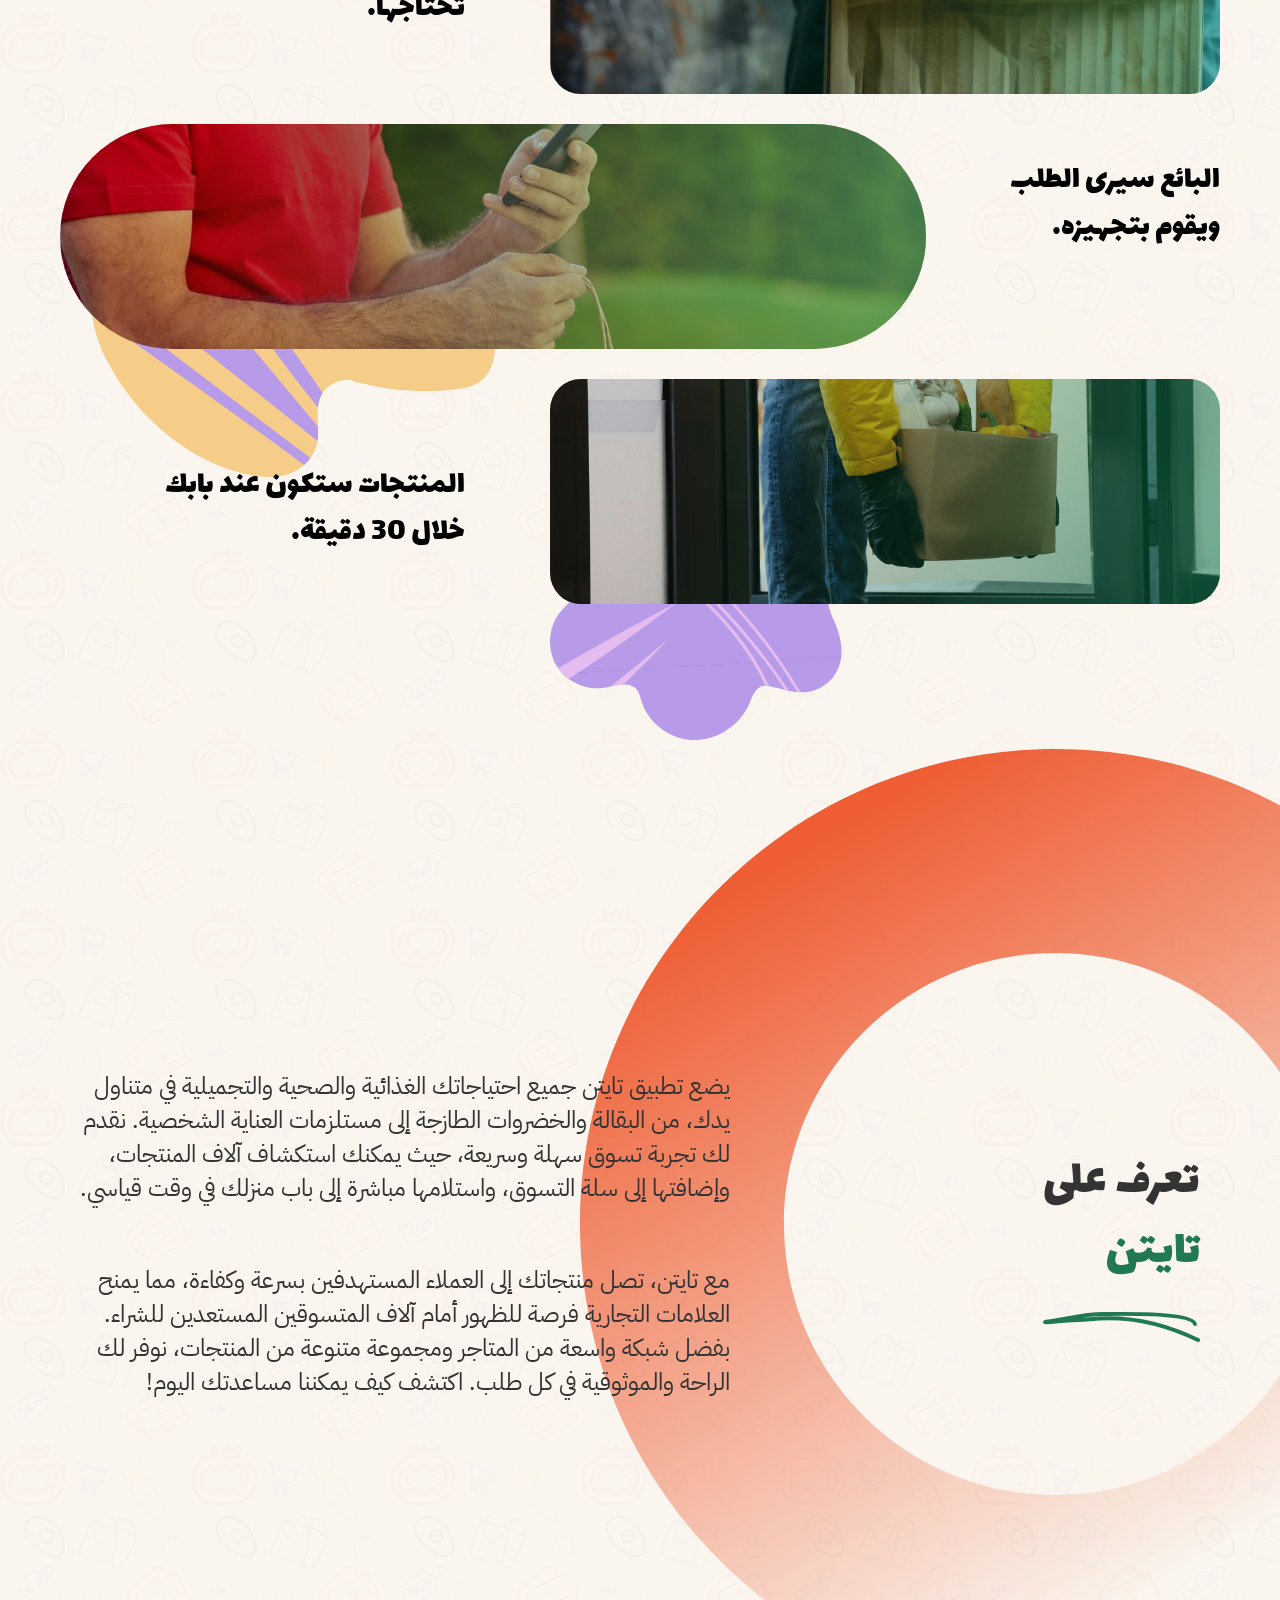
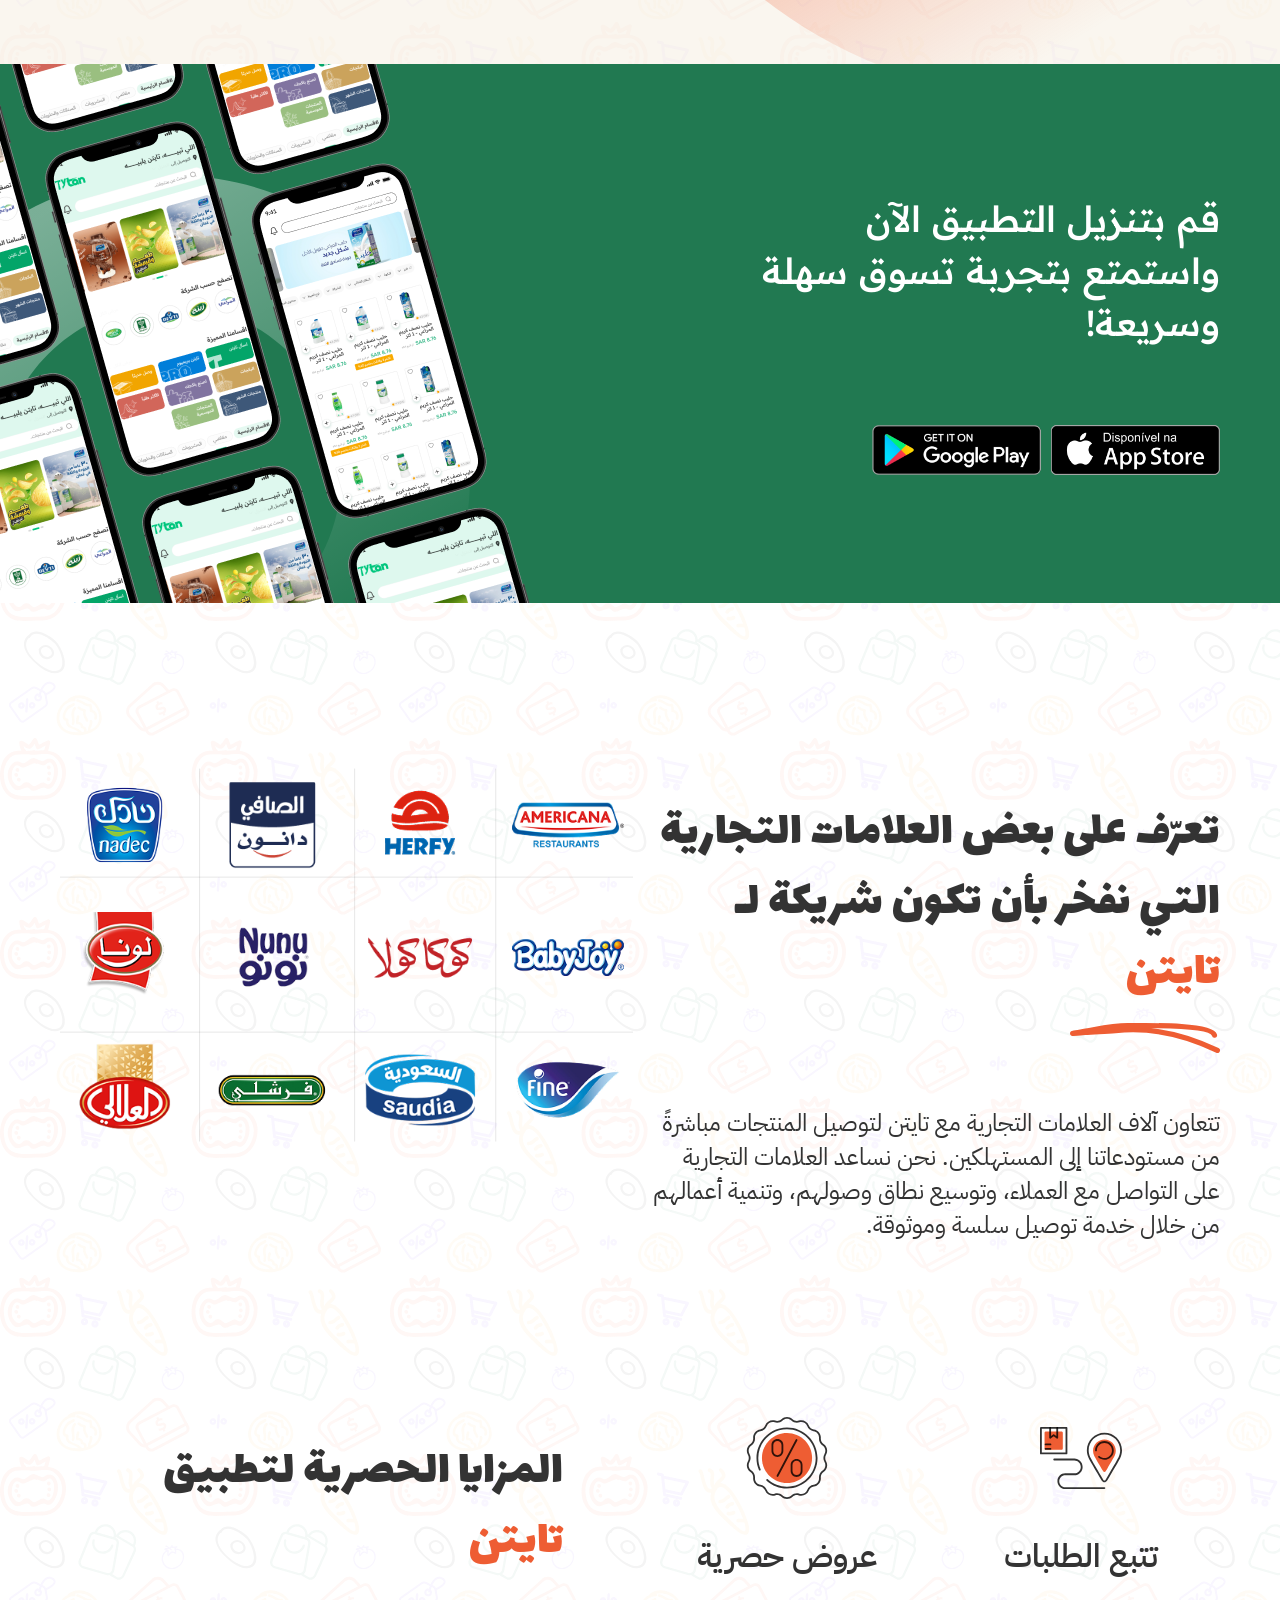
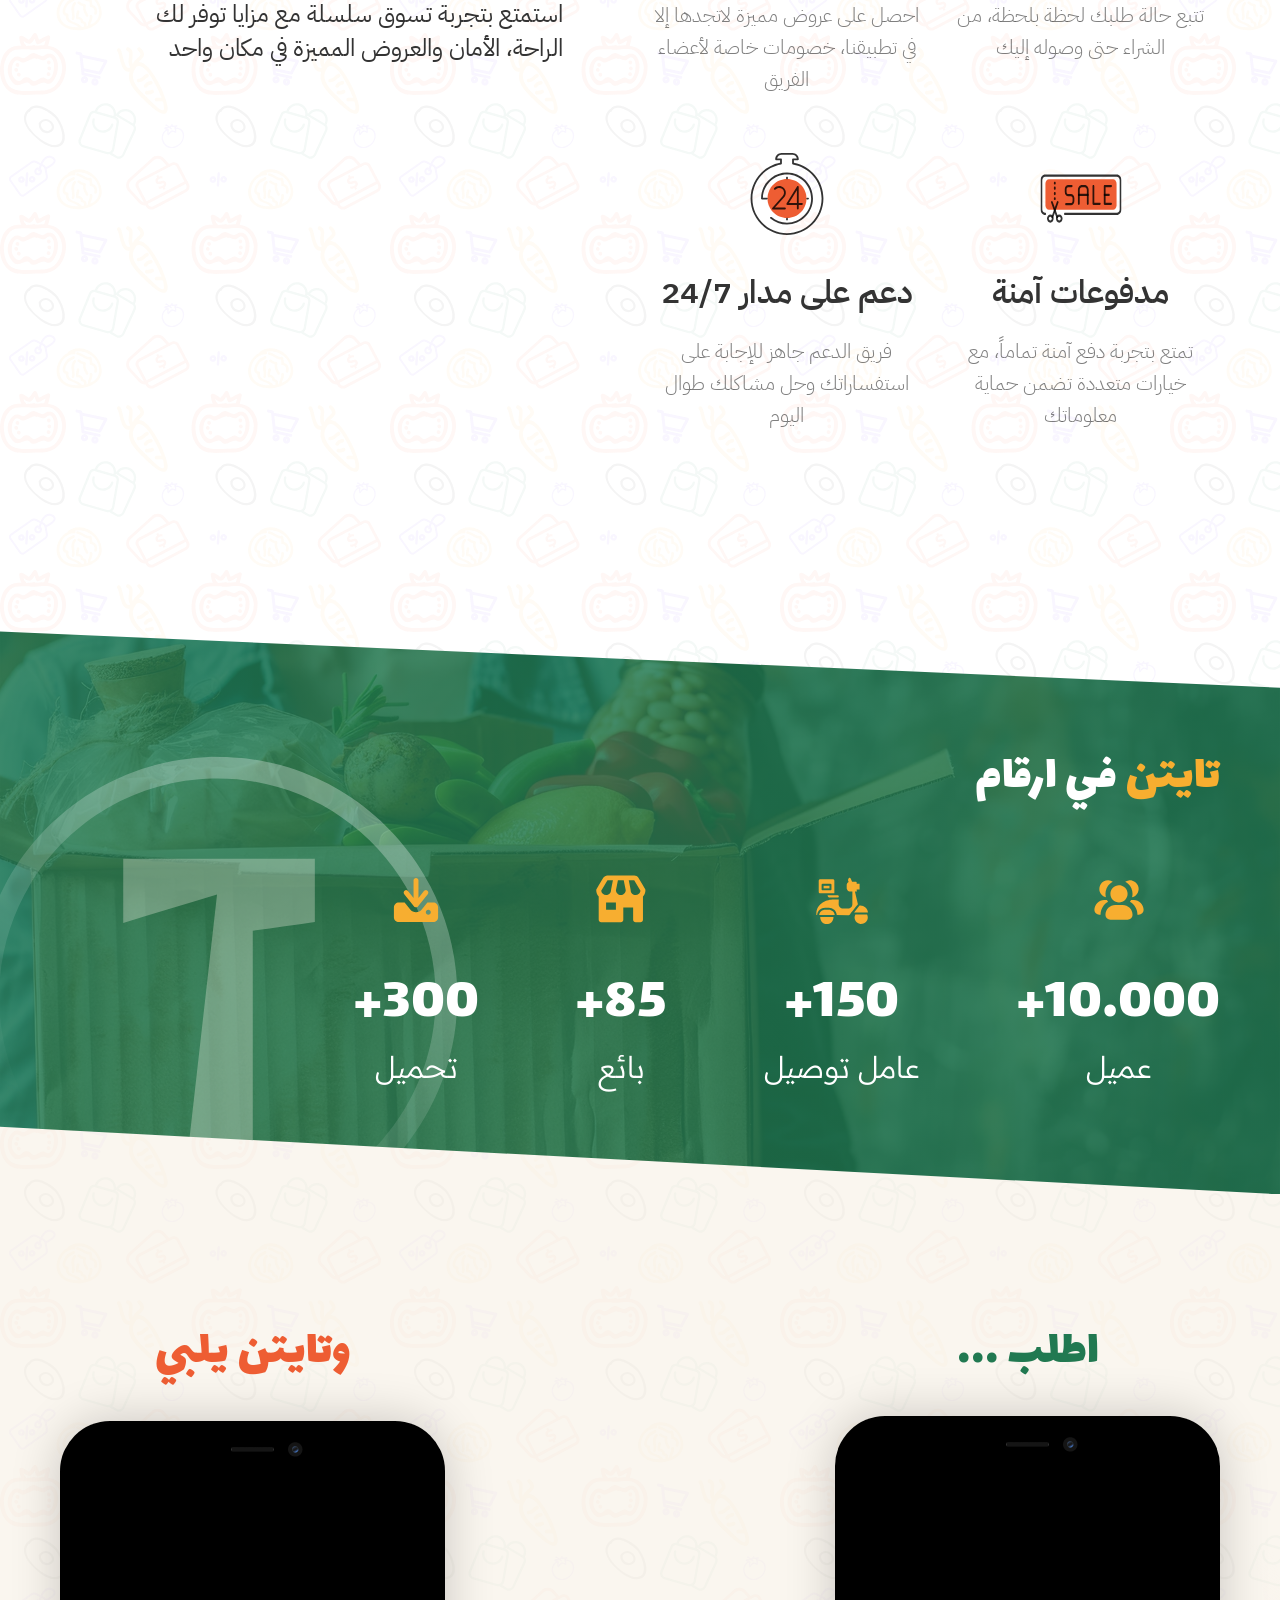
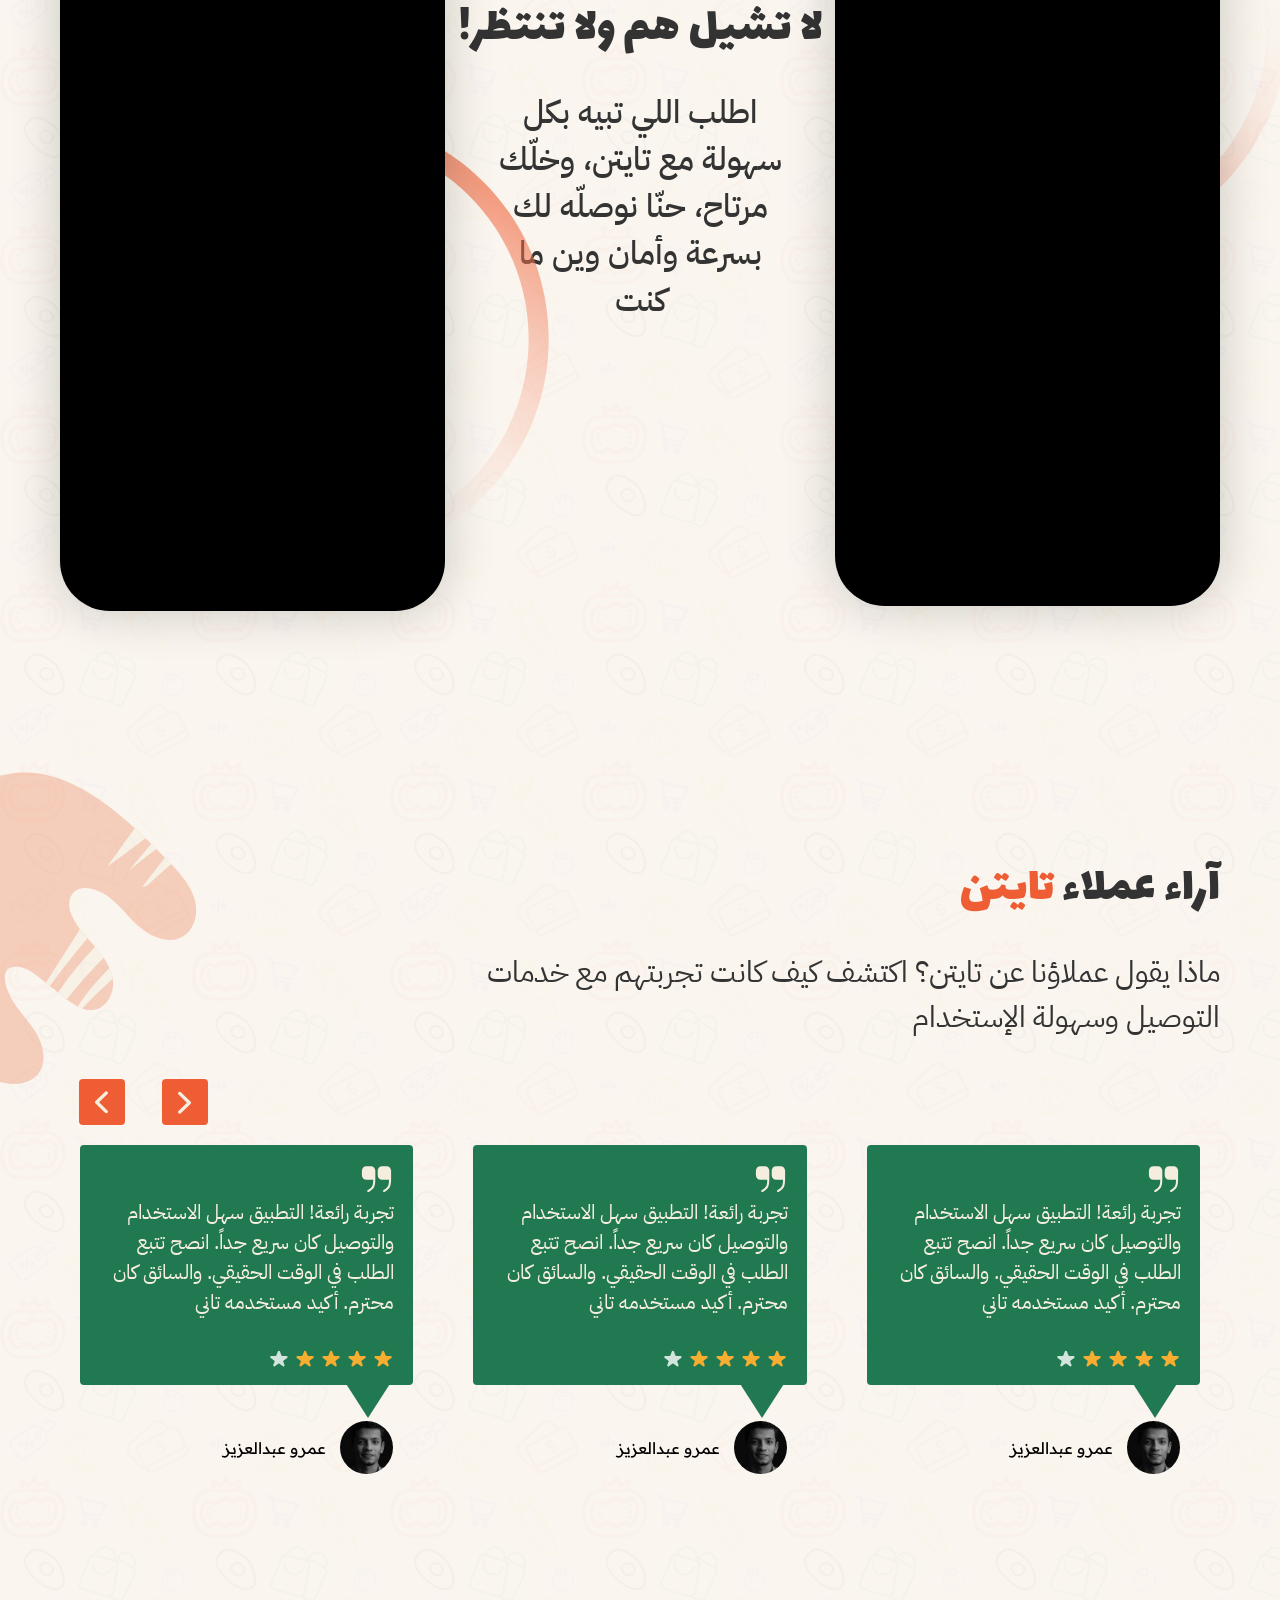
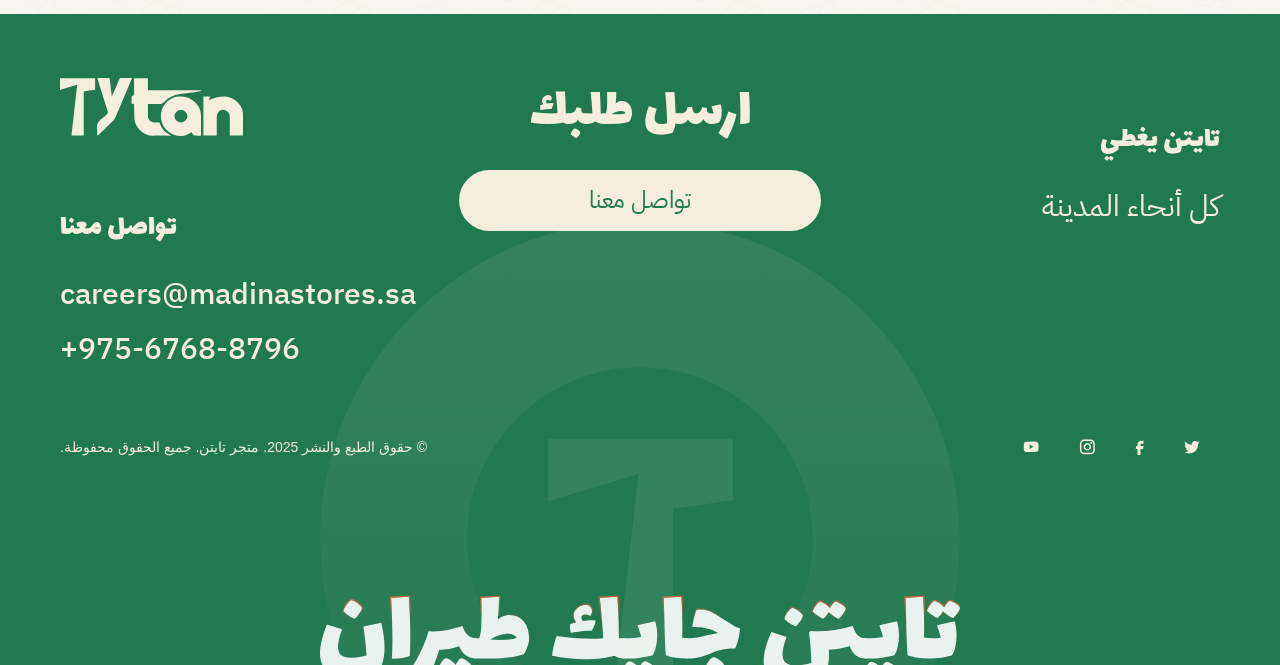
==== commit 5dd0cf37: "fix text" ====
--- a/index-ar.html
+++ b/index-ar.html
@@ -604,7 +604,7 @@
               <h3 class="footer__heading">
                 ارسل طلبك
               </h3>
-              <a class="btn btn-secondary" href="#">متابعة</a>
+              <a class="btn btn-secondary" href="#">تواصل معنا</a>
             </div>
             <div class="footer__locations-box">
               <p class="footer__title">تايتن يغطي</p>
@@ -620,7 +620,7 @@
                 <h3 class="footer__heading">
                   ارسل طلبك
                 </h3>
-                <a class="btn btn-secondary" href="#">متابعة</a>
+                <a class="btn btn-secondary" href="#">تواصل معنا</a>
               </div>
             </div>
 
